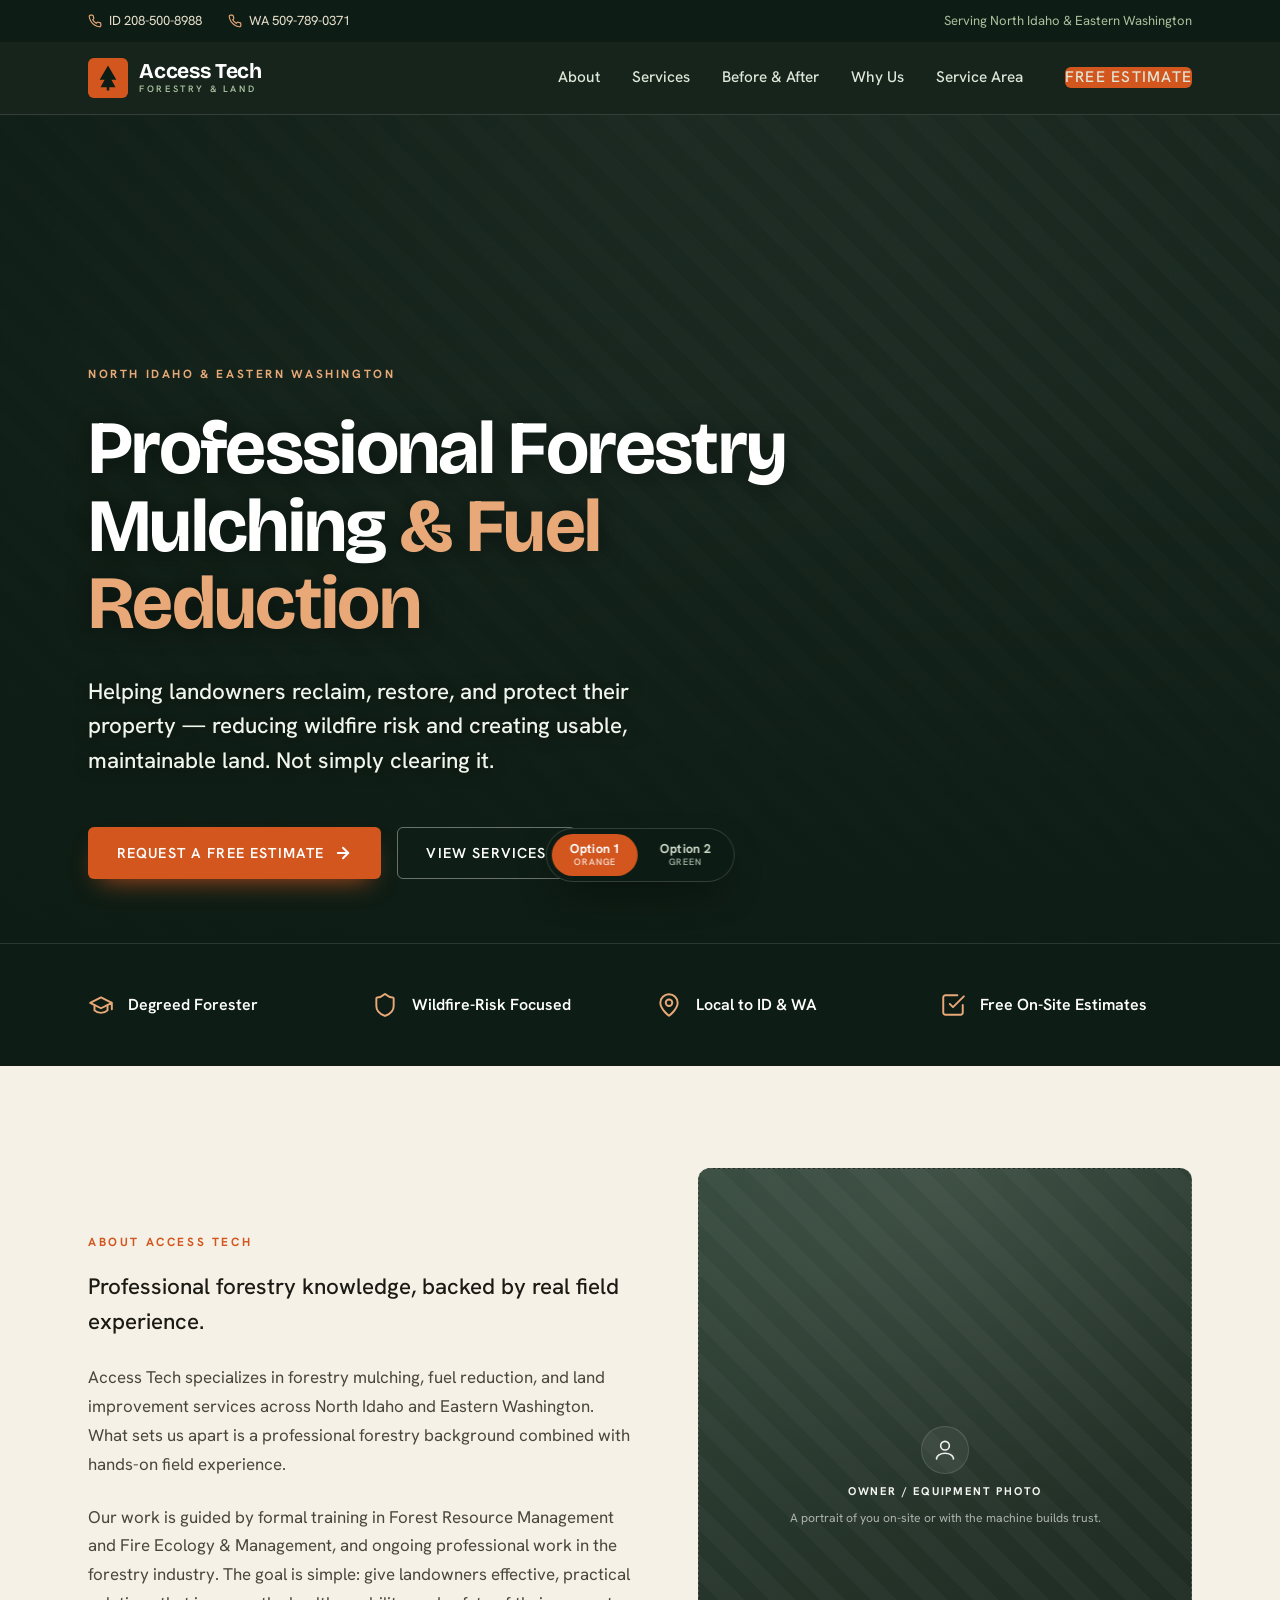
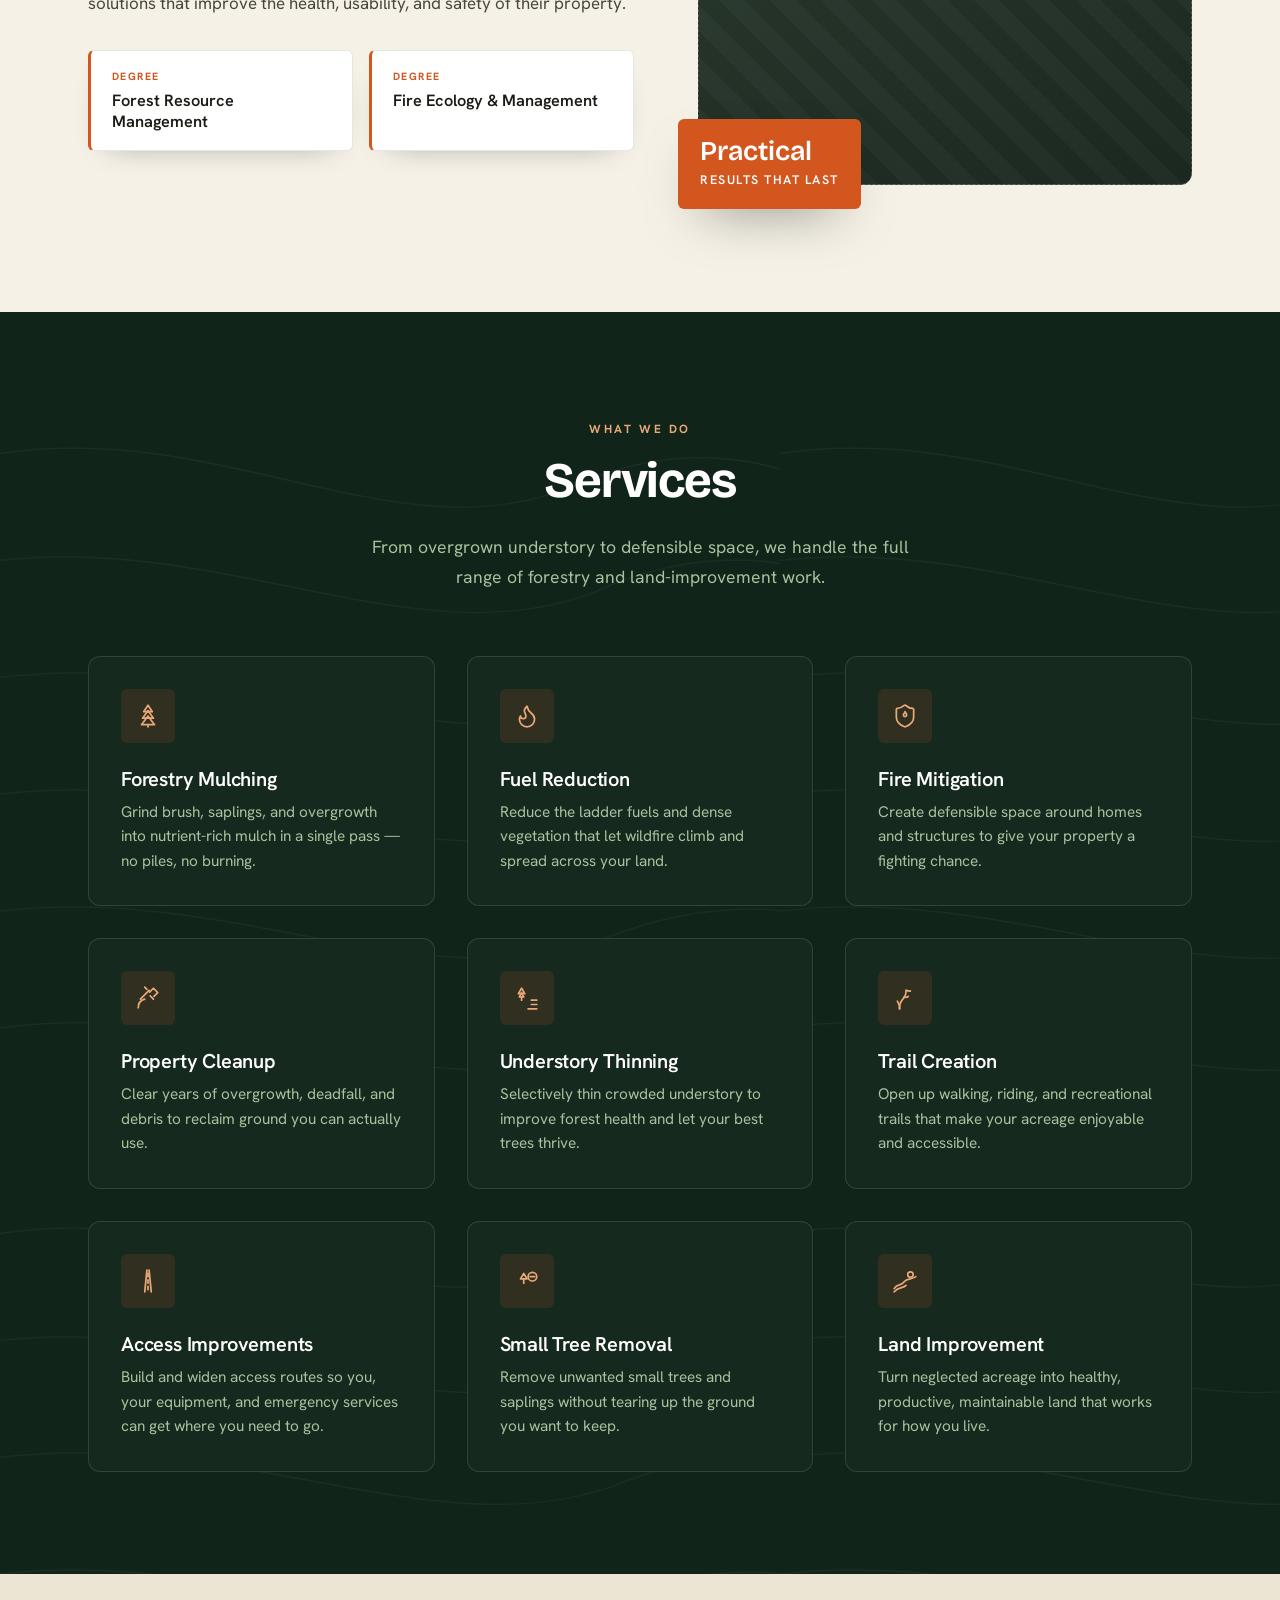
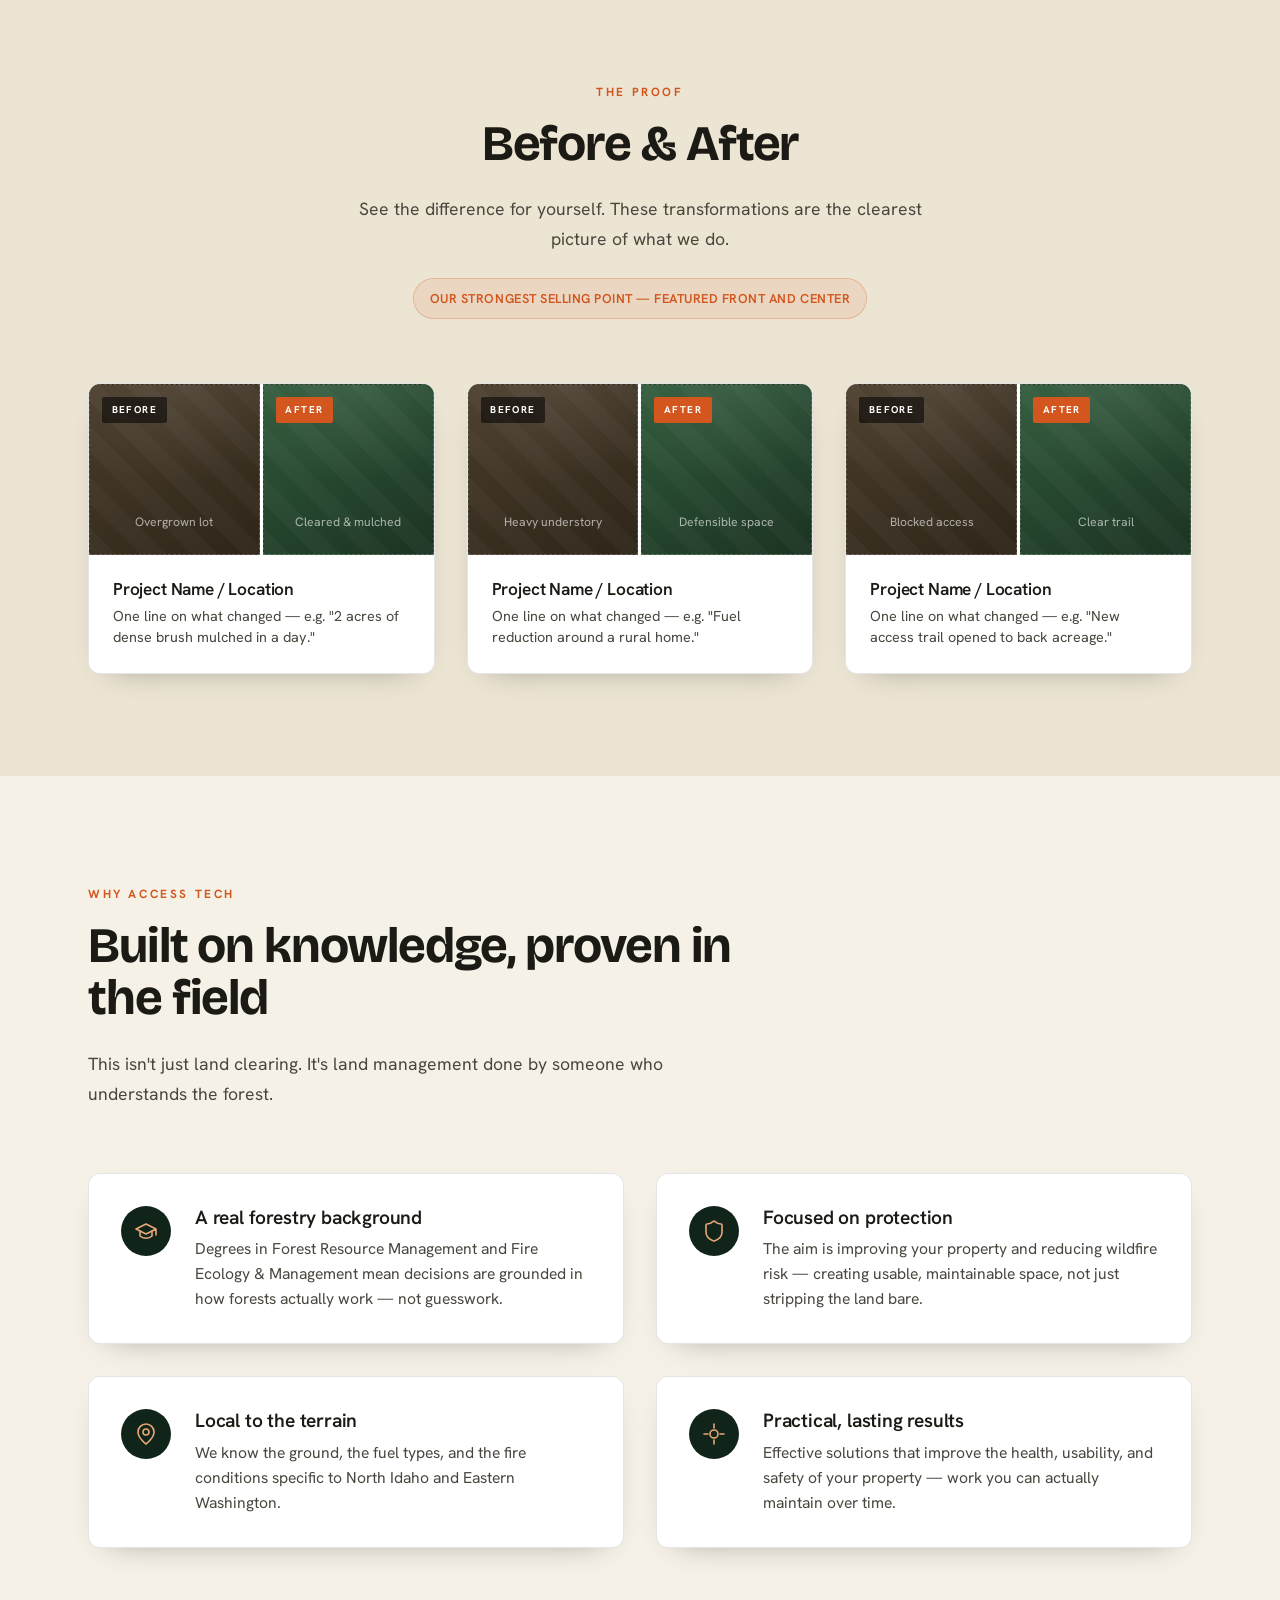
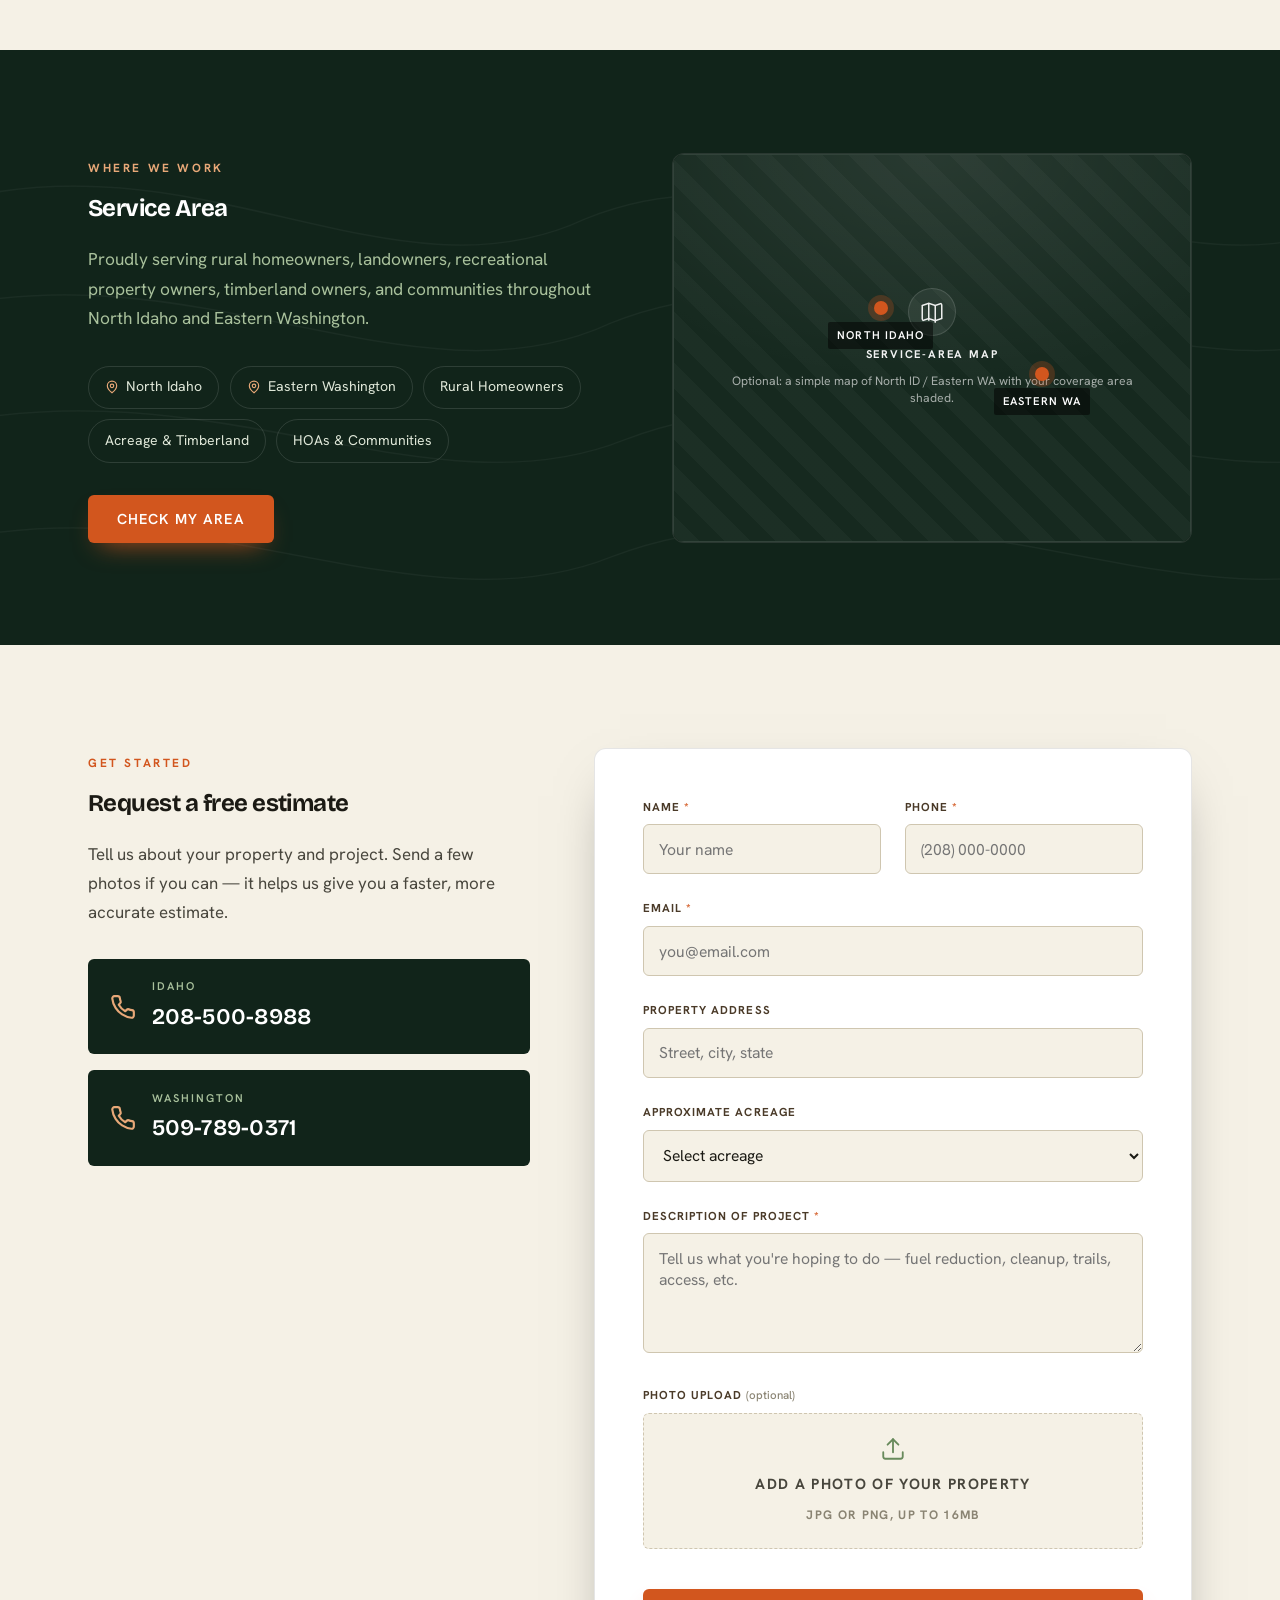
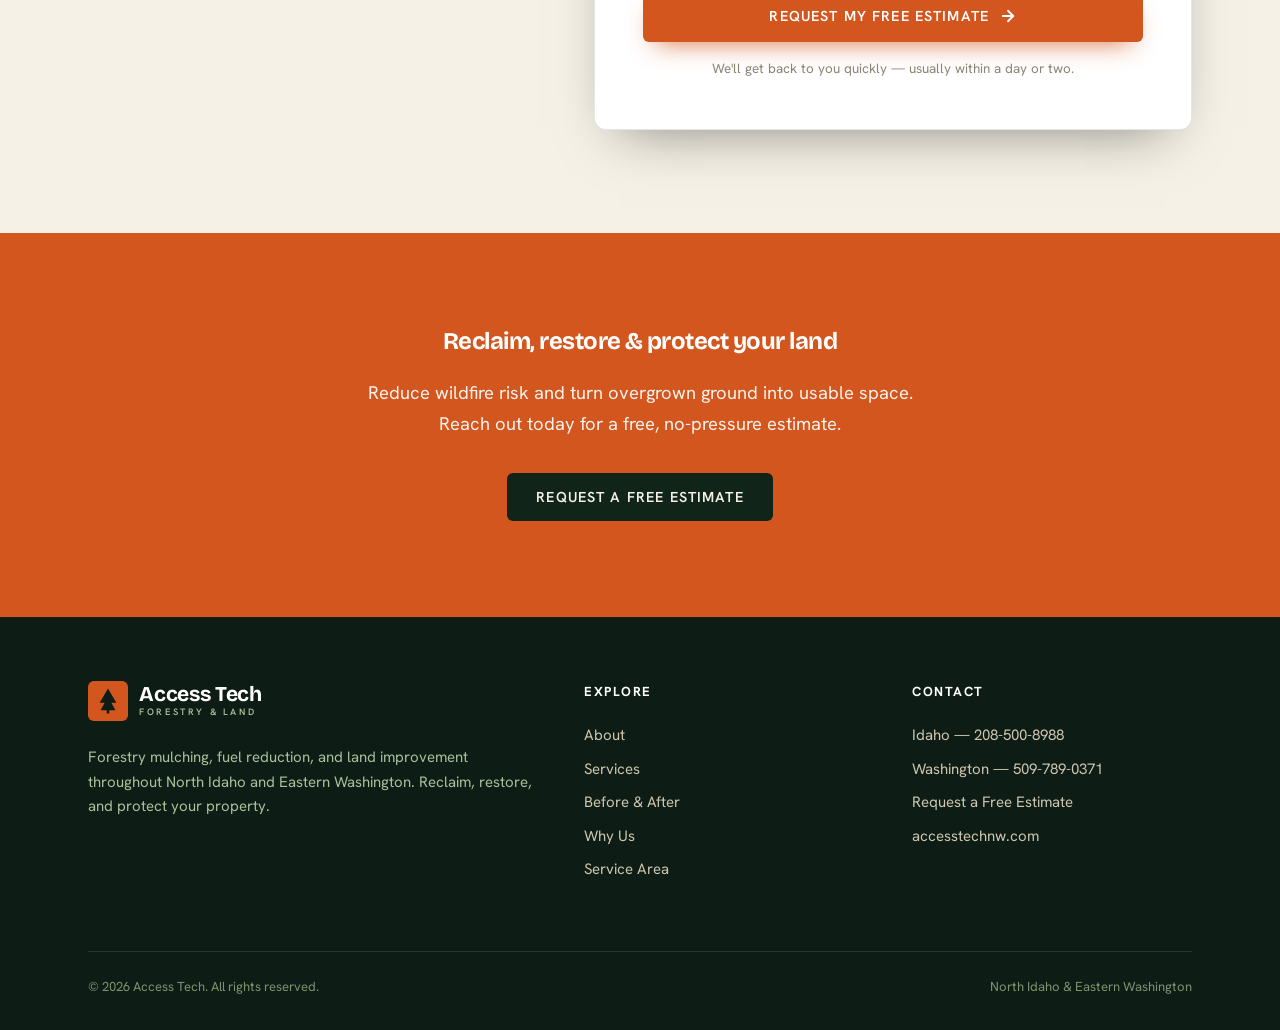
==== index.html @ c2985a5a "Fix Option 2 visual bugs: hero contrast, bar phone, hero placeholder - Remove #layout-two h1/h2 ID r" ====
<!DOCTYPE html>
<html lang="en">
<head>
<meta charset="UTF-8">
<meta name="viewport" content="width=device-width, initial-scale=1.0">
<title>Access Tech — Forestry Mulching & Fuel Reduction | North Idaho & Eastern WA</title>

<!-- Favicon -->
<link rel="icon" type="image/svg+xml" href="/favicon.svg">

<!-- SEO -->
<meta name="description" content="Professional forestry mulching, fuel reduction, and land improvement across North Idaho and Eastern Washington. Reduce wildfire risk and reclaim usable, maintainable land. Free on-site estimates.">

<!-- PRE-LAUNCH: remove this robots tag at launch so the site can be indexed -->
<meta name="robots" content="noindex,nofollow">

<!-- Open Graph -->
<meta property="og:title" content="Access Tech — Forestry Mulching & Fuel Reduction | North Idaho & Eastern WA">
<meta property="og:description" content="Professional forestry mulching, fuel reduction, and land improvement across North Idaho and Eastern Washington. Reduce wildfire risk and reclaim usable, maintainable land. Free on-site estimates.">
<meta property="og:type" content="website">
<!-- TODO: replace /og-image.jpg with a real 1200x630 social share image before launch -->
<meta property="og:image" content="/og-image.jpg">

<!-- Twitter -->
<meta name="twitter:card" content="summary_large_image">
<meta name="twitter:title" content="Access Tech — Forestry Mulching & Fuel Reduction | North Idaho & Eastern WA">
<meta name="twitter:description" content="Professional forestry mulching, fuel reduction, and land improvement across North Idaho and Eastern Washington. Reduce wildfire risk and reclaim usable, maintainable land. Free on-site estimates.">
<meta name="twitter:image" content="/og-image.jpg">

<link rel="preconnect" href="https://fonts.googleapis.com">
<link rel="preconnect" href="https://fonts.gstatic.com" crossorigin>
<link href="https://fonts.googleapis.com/css2?family=Bricolage+Grotesque:opsz,wght@12..96,400..800&family=Hanken+Grotesk:wght@400;500;600;700;800&display=swap" rel="stylesheet">
<style>
  :root{
    /* ---- palette ---- */
    --pine-950:#0d1c14; --pine-900:#11241a; --pine-800:#16291f; --pine-700:#1d3527;
    --forest-600:#2f5a3a; --moss-500:#688a5c; --moss-300:#a9c19c;
    --bone:#f5f1e6; --bone-200:#ece5d4; --kraft:#d8c8a4;
    --ink:#1b1a14; --ink-soft:#48463d; --bark:#4a3a28;
    --ember:#d2561e; --ember-dark:#b1430f; --ember-soft:#e8a878;
    --line:rgba(0,0,0,.10); --line-light:rgba(255,255,255,.12);
    --shadow:0 22px 55px -26px rgba(0,0,0,.5);
    --shadow-sm:0 12px 32px -22px rgba(0,0,0,.45);

    /* ---- option two: green accents ---- */
    --leaf:#2f8f4e; --leaf-dark:#236e3b; --leaf-soft:#9bd9ad; --leaf-deep:#13321f;
    --mint:#f2f8f1; --mint-2:#e7f1e6;

    /* ---- type ---- */
    --font-display:'Bricolage Grotesque',system-ui,-apple-system,'Segoe UI',sans-serif;
    --font-sans:'Hanken Grotesk',system-ui,-apple-system,sans-serif;

    /* ---- spacing scale ---- */
    --s1:.5rem; --s2:1rem; --s3:1.5rem; --s4:2rem; --s5:3rem; --s6:4rem; --s7:6rem;
    --section-y:clamp(5rem,8vw,7.5rem);

    --maxw:1160px; --maxw-text:680px;
    --radius:6px; --radius-lg:12px;
  }

  *{margin:0;padding:0;box-sizing:border-box}
  html{scroll-behavior:smooth;-webkit-text-size-adjust:100%}
  body{
    font-family:var(--font-sans);
    color:var(--ink);
    background:var(--bone);
    line-height:1.7;
    overflow-x:hidden;
    -webkit-font-smoothing:antialiased;
  }
  body.nav-open{overflow:hidden}

  /* ===== layout switching (Option 1 / Option 2) ===== */
  #layout-two{display:none}
  body.show-v2 #layout-one{display:none}
  body.show-v2 #layout-two{display:block}

  /* ===== Type ramp: Bricolage Grotesque for display, Hanken for everything else ===== */
  h1,h2,.display{
    font-family:var(--font-display);font-optical-sizing:auto;
    font-weight:700;line-height:1.06;letter-spacing:-.022em;color:var(--ink);
  }
  h3,h4{font-family:var(--font-sans);font-weight:600;line-height:1.25;letter-spacing:-.01em}
  a{color:inherit;text-decoration:none}
  img{max-width:100%;display:block}
  section{position:relative}

  .lead{font-size:clamp(1.18rem,1.9vw,1.4rem);font-weight:500;line-height:1.55;color:var(--ink)}

  .eyebrow{
    font-family:var(--font-sans);text-transform:uppercase;letter-spacing:.22em;
    font-weight:700;font-size:.74rem;color:var(--ember);display:inline-block;
  }
  .eyebrow.light{color:var(--ember-soft)}

  .wrap{max-width:var(--maxw);margin:0 auto;padding:0 28px}

  /* ---------- topographic texture ---------- */
  .topo{
    position:absolute;inset:0;pointer-events:none;
    background-image:url("data:image/svg+xml,%3Csvg xmlns='http://www.w3.org/2000/svg' width='600' height='600' viewBox='0 0 600 600'%3E%3Cg fill='none' stroke='%23ffffff' stroke-width='1' stroke-opacity='0.045'%3E%3Cpath d='M-50 120 C150 60 300 200 450 130 600 70 700 180 700 180'/%3E%3Cpath d='M-50 200 C150 150 320 280 470 210 620 150 720 250 720 250'/%3E%3Cpath d='M-50 290 C160 240 330 360 480 300 640 240 720 330 720 330'/%3E%3Cpath d='M-50 380 C150 330 320 450 470 390 630 330 720 420 720 420'/%3E%3Cpath d='M-50 470 C150 420 320 540 470 480 630 420 720 510 720 510'/%3E%3Cpath d='M-50 560 C150 510 320 620 470 570 630 510 720 590 720 590'/%3E%3C/g%3E%3C/svg%3E");
    background-size:780px;
  }

  /* ---------- buttons ---------- */
  .btn{
    display:inline-flex;align-items:center;gap:.6rem;cursor:pointer;border:none;
    font-family:var(--font-sans);text-transform:uppercase;letter-spacing:.08em;font-weight:600;
    font-size:.9rem;padding:1.05rem 1.8rem;border-radius:var(--radius);line-height:1;text-align:center;
    transition:transform .18s ease,box-shadow .18s ease,background .18s ease,border-color .18s ease;
  }
  .btn svg{width:18px;height:18px}
  .btn-primary{background:var(--ember);color:#fff;box-shadow:0 12px 26px -12px rgba(210,86,30,.85)}
  .btn-primary:hover{background:var(--ember-dark);transform:translateY(-2px);box-shadow:0 18px 32px -12px rgba(210,86,30,.9)}
  .btn-ghost{background:transparent;color:#fff;border:1.5px solid rgba(255,255,255,.38)}
  .btn-ghost:hover{border-color:#fff;background:rgba(255,255,255,.08);transform:translateY(-2px)}
  .btn-dark{background:var(--pine-900);color:var(--bone)}
  .btn-dark:hover{background:var(--pine-800);transform:translateY(-2px)}

  /* ---------- image placeholders (swap for real photos in Carrd) ---------- */
  .ph{
    position:relative;display:flex;flex-direction:column;align-items:center;justify-content:center;
    text-align:center;gap:.55rem;color:#fff;overflow:hidden;
    background:linear-gradient(150deg,#34483b 0%,#243228 55%,#1b2820 100%);
    border:1px dashed rgba(255,255,255,.2);padding:1.4rem;
  }
  .ph::before{content:"";position:absolute;inset:0;pointer-events:none;background:radial-gradient(120% 95% at 50% 0%,rgba(255,255,255,.08),transparent 62%)}
  .ph::after{content:"";position:absolute;inset:0;pointer-events:none;background:repeating-linear-gradient(45deg,rgba(255,255,255,.028) 0 18px,transparent 18px 36px)}
  .ph svg{width:48px;height:48px;padding:11px;opacity:.92;position:relative;z-index:1;border-radius:50%;background:rgba(255,255,255,.07);box-shadow:inset 0 0 0 1px rgba(255,255,255,.14)}
  .ph .ph-tag{position:relative;z-index:1;font-family:var(--font-sans);text-transform:uppercase;letter-spacing:.16em;font-size:.7rem;font-weight:700;color:rgba(255,255,255,.95)}
  .ph .ph-sub{position:relative;z-index:1;font-size:.76rem;color:rgba(255,255,255,.62);max-width:90%;line-height:1.45}

  /* ===================== UTILITY BAR ===================== */
  .utility{background:var(--pine-950);color:var(--moss-300);font-size:.82rem}
  .utility .wrap{display:flex;justify-content:space-between;align-items:center;gap:1rem;padding-block:.6rem;flex-wrap:wrap}
  .utility a{display:inline-flex;align-items:center;gap:.45rem;color:#e8e0cd}
  .utility a:hover{color:#fff}
  .utility .u-phones{display:flex;gap:1.6rem;flex-wrap:wrap}
  .utility svg{width:14px;height:14px;color:var(--ember-soft)}

  /* ===================== NAV ===================== */
  header.nav{position:sticky;top:0;z-index:50;background:rgba(13,28,20,.96);backdrop-filter:blur(10px);border-bottom:1px solid var(--line-light)}
  header.nav .wrap{display:flex;align-items:center;justify-content:space-between;padding-block:1rem}
  .brand{display:flex;align-items:center;gap:.7rem;color:#fff}
  .brand .mark{width:40px;height:40px;flex:none}
  .brand .bname,.v2-brand .bname{font-family:var(--font-display);font-optical-sizing:auto;font-weight:700;font-size:1.32rem;line-height:1;letter-spacing:-.015em;display:block}
  .brand .bsub,.v2-brand .bsub{display:block;font-family:var(--font-sans);font-size:.58rem;letter-spacing:.28em;color:var(--moss-300);text-transform:uppercase;margin-top:3px;font-weight:600;line-height:1}
  nav.menu{display:flex;align-items:center;gap:2rem}
  nav.menu a{font-family:var(--font-sans);font-size:.96rem;font-weight:500;color:#dfe7d8;position:relative;padding:.2rem 0}
  nav.menu a::after{content:"";position:absolute;left:0;bottom:-3px;height:2px;width:0;background:var(--ember);transition:width .2s ease}
  nav.menu a:hover{color:#fff}
  nav.menu a:hover::after{width:100%}
  .nav-cta{margin-left:.6rem}
  .burger{display:none;background:none;border:none;cursor:pointer;flex-direction:column;gap:5px;padding:8px}
  .burger span{width:24px;height:2px;background:#fff;display:block;transition:.25s}

  /* ===================== HERO ===================== */
  .hero{min-height:92vh;display:flex;align-items:flex-end;color:#fff;position:relative;background:var(--pine-900);overflow:hidden}
  .hero-bg{position:absolute;inset:0;z-index:0}
  .hero-bg .ph{position:absolute;inset:0;height:100%;border:none;background:#1c2a22;z-index:0}
  /* looping background video sits above the placeholder; if it fails to load the .ph shows through */
  .hero-video{position:absolute;inset:0;width:100%;height:100%;object-fit:cover;z-index:1}
  /* keep the gradient backdrop but drop the placeholder label/icon sitting behind the hero copy */
  .hero-bg .ph svg,.hero-bg .ph .ph-tag,.hero-bg .ph .ph-sub,
  .v2-hero-bg .ph svg,.v2-hero-bg .ph .ph-tag,.v2-hero-bg .ph .ph-sub{display:none}
  .hero-bg::after{
    content:"";position:absolute;inset:0;z-index:2;
    background:linear-gradient(180deg,rgba(13,28,20,.35) 0%,rgba(13,28,20,.25) 38%,rgba(13,28,20,.82) 80%,rgba(13,28,20,.96) 100%),
               linear-gradient(90deg,rgba(13,28,20,.78) 0%,rgba(13,28,20,.18) 70%);
  }
  .hero .wrap{position:relative;z-index:3;padding-block:var(--s7) var(--s6);width:100%}
  .hero-inner{max-width:780px}
  .hero h1{color:#fff;font-size:clamp(2.9rem,6vw,4.7rem);font-weight:700;line-height:1.03;margin:var(--s3) 0 var(--s4);text-shadow:0 2px 24px rgba(0,0,0,.45)}
  .hero h1 .accent{color:var(--ember-soft);font-weight:700}
  .hero .sub{color:#f1f5ec;max-width:600px;text-shadow:0 1px 14px rgba(0,0,0,.5)}
  .hero-actions{display:flex;gap:var(--s2);margin-top:var(--s5);flex-wrap:wrap}

  /* ===================== TRUST BAND ===================== */
  .trust{background:var(--pine-950);border-top:1px solid var(--line-light)}
  .trust .wrap{display:grid;grid-template-columns:repeat(4,1fr);gap:var(--s4);padding-block:var(--s5)}
  .trust-item{display:flex;align-items:center;gap:.85rem}
  .trust-item svg{width:26px;height:26px;color:var(--ember-soft);flex:none}
  .trust-item b{font-family:var(--font-sans);font-weight:600;color:#fff;font-size:1rem;line-height:1.25}

  /* ===================== SECTION SHELL ===================== */
  .sec{padding:var(--section-y) 0}
  .sec-head{max-width:var(--maxw-text);margin-bottom:var(--s6)}
  .sec-head.center{margin-inline:auto;text-align:center}
  .sec-head .eyebrow{margin-bottom:var(--s2)}
  .sec-head h2{font-size:clamp(2.1rem,4.2vw,3.1rem);margin-bottom:var(--s3)}
  .sec-head p{font-size:1.1rem;color:var(--ink-soft);max-width:58ch}
  .sec-head.center p{margin-inline:auto}

  .dark{background:var(--pine-900);color:var(--bone)}
  .dark h2{color:#fff}
  .dark .sec-head p{color:var(--moss-300)}
  .paper{background:var(--bone)}
  .paper-2{background:var(--bone-200)}

  /* ===================== ABOUT ===================== */
  .about-grid{display:grid;grid-template-columns:1.05fr .95fr;gap:var(--s6);align-items:center}
  .about-copy .lead{margin:var(--s2) 0 var(--s3)}
  .about-copy p.body{margin-bottom:var(--s3);color:var(--ink-soft);font-size:1.06rem}
  .about-copy p.body:last-of-type{margin-bottom:0}
  .creds{display:grid;grid-template-columns:1fr 1fr;gap:var(--s2);margin-top:var(--s4)}
  .cred{background:#fff;border:1px solid var(--line);border-left:3px solid var(--ember);padding:1.1rem 1.3rem;border-radius:var(--radius);box-shadow:var(--shadow-sm)}
  .cred .k{font-family:var(--font-sans);text-transform:uppercase;letter-spacing:.14em;font-size:.66rem;color:var(--ember);font-weight:700}
  .cred .v{font-family:var(--font-sans);font-weight:600;font-size:1.02rem;color:var(--ink);margin-top:.3rem;line-height:1.25}
  .about-visual{position:relative;margin-bottom:24px}
  .about-visual .ph{aspect-ratio:4/5;border-radius:var(--radius-lg)}
  .about-badge{position:absolute;bottom:-24px;left:-20px;background:var(--ember);color:#fff;padding:1.15rem 1.4rem;border-radius:var(--radius);box-shadow:var(--shadow)}
  .about-badge .n{font-family:var(--font-display);font-optical-sizing:auto;font-weight:600;font-size:1.7rem;line-height:1}
  .about-badge .t{font-size:.78rem;text-transform:uppercase;letter-spacing:.12em;font-weight:600;margin-top:.3rem}

  /* ===================== SERVICES ===================== */
  .svc-grid{display:grid;grid-template-columns:repeat(3,1fr);gap:var(--s4)}
  .svc{
    background:var(--pine-800);border:1px solid var(--line-light);border-radius:var(--radius-lg);padding:var(--s4);
    display:flex;flex-direction:column;transition:transform .2s ease,border-color .2s ease,background .2s ease;position:relative;overflow:hidden;
  }
  .svc::before{content:"";position:absolute;left:0;top:0;width:3px;height:0;background:var(--ember);transition:height .25s ease}
  .svc:hover{transform:translateY(-5px);background:var(--pine-700);border-color:rgba(232,168,120,.4)}
  .svc:hover::before{height:100%}
  .svc-ic{width:54px;height:54px;border-radius:var(--radius);background:rgba(210,86,30,.14);display:flex;align-items:center;justify-content:center;margin-bottom:var(--s3)}
  .svc-ic svg{width:26px;height:26px;color:var(--ember-soft);stroke-width:1.6}
  .svc h3{font-size:1.25rem;color:#fff;margin-bottom:.5rem}
  .svc p{font-size:.96rem;color:var(--moss-300);line-height:1.6}

  /* ===================== BEFORE & AFTER ===================== */
  .ba-note{display:inline-flex;align-items:center;gap:.5rem;background:rgba(210,86,30,.1);border:1px solid rgba(210,86,30,.25);color:var(--ember);padding:.55rem 1rem;border-radius:2rem;font-size:.8rem;font-weight:600;letter-spacing:.04em;text-transform:uppercase;margin-top:var(--s3)}
  .ba-grid{display:grid;grid-template-columns:repeat(3,1fr);gap:var(--s4)}
  .ba-card{background:#fff;border:1px solid var(--line);border-radius:var(--radius-lg);overflow:hidden;box-shadow:var(--shadow-sm)}
  .ba-pair{display:grid;grid-template-columns:1fr 1fr;gap:3px;background:#fff}
  .ba-pair .ph{aspect-ratio:1/1;justify-content:flex-end}
  .ba-pair .ph.before{background:linear-gradient(150deg,#4a3d2c,#2e2619)}
  .ba-pair .ph.after{background:linear-gradient(150deg,#2f5a3a,#1c3322)}
  .ba-flag{position:absolute;top:12px;left:12px;z-index:2;font-family:var(--font-sans);font-size:.62rem;letter-spacing:.14em;text-transform:uppercase;padding:.28rem .6rem;border-radius:2px;font-weight:700}
  .ba-flag.b{background:rgba(0,0,0,.55);color:#fff}
  .ba-flag.a{background:var(--ember);color:#fff}
  .ba-cap{padding:var(--s3)}
  .ba-cap h4{color:var(--ink);font-size:1.08rem;margin-bottom:.3rem}
  .ba-cap p{color:var(--ink-soft);font-size:.9rem;line-height:1.5}

  /* ===================== WHY ===================== */
  .why-grid{display:grid;grid-template-columns:repeat(2,1fr);gap:var(--s4)}
  .why{display:flex;gap:var(--s3);background:#fff;border:1px solid var(--line);border-radius:var(--radius-lg);padding:var(--s4);box-shadow:var(--shadow-sm)}
  .why-ic{width:50px;height:50px;flex:none;border-radius:50%;background:var(--pine-900);display:flex;align-items:center;justify-content:center}
  .why-ic svg{width:24px;height:24px;color:var(--ember-soft);stroke-width:1.6}
  .why h3{font-size:1.2rem;color:var(--ink);margin-bottom:.4rem}
  .why p{font-size:.98rem;color:var(--ink-soft);line-height:1.6}

  /* ===================== SERVICE AREA ===================== */
  .area-grid{display:grid;grid-template-columns:1fr 1fr;gap:var(--s6);align-items:center}
  .area-copy h2{color:#fff;margin:var(--s2) 0 var(--s3)}
  .area-copy p{color:var(--moss-300);font-size:1.08rem;margin-bottom:var(--s4)}
  .area-tags{display:flex;flex-wrap:wrap;gap:.65rem}
  .area-tag{border:1px solid var(--line-light);border-radius:2rem;padding:.55rem 1rem;font-size:.88rem;color:#dfe7d8;display:flex;align-items:center;gap:.45rem}
  .area-tag svg{width:14px;height:14px;color:var(--ember-soft)}
  .area-map{position:relative;aspect-ratio:4/3;border-radius:var(--radius-lg);overflow:hidden;border:1px solid var(--line-light);background:var(--pine-950)}
  .area-map .ph{height:100%;background:#16291f;border-style:solid;border-color:var(--line-light)}
  .pin{position:absolute;display:flex;flex-direction:column;align-items:center;z-index:3;color:#fff}
  .pin .dot{width:14px;height:14px;border-radius:50%;background:var(--ember);box-shadow:0 0 0 6px rgba(210,86,30,.25);animation:pulse 2.4s infinite}
  .pin .lbl{font-family:var(--font-sans);font-size:.7rem;letter-spacing:.1em;text-transform:uppercase;font-weight:600;margin-top:.45rem;background:rgba(0,0,0,.5);padding:.22rem .55rem;border-radius:2px}
  @keyframes pulse{0%{box-shadow:0 0 0 0 rgba(210,86,30,.5)}70%{box-shadow:0 0 0 14px rgba(210,86,30,0)}100%{box-shadow:0 0 0 0 rgba(210,86,30,0)}}

  /* ===================== ESTIMATE FORM ===================== */
  .est-grid{display:grid;grid-template-columns:.85fr 1.15fr;gap:var(--s6);align-items:start}
  .est-side h2{margin:var(--s2) 0 var(--s3)}
  .est-side p{color:var(--ink-soft);font-size:1.06rem;margin-bottom:var(--s4)}
  .phone-card{display:flex;align-items:center;gap:1rem;background:var(--pine-900);color:#fff;padding:1.15rem 1.35rem;border-radius:var(--radius);margin-bottom:var(--s2)}
  .phone-card svg{width:26px;height:26px;color:var(--ember-soft);flex:none}
  .phone-card .pk{font-size:.7rem;text-transform:uppercase;letter-spacing:.18em;color:var(--moss-300);font-weight:600}
  .phone-card .pv{font-family:var(--font-display);font-optical-sizing:auto;font-weight:600;font-size:1.4rem;letter-spacing:.01em;margin-top:.1rem}
  .phone-card:hover .pv{color:var(--ember-soft)}

  form.est{background:#fff;border:1px solid var(--line);border-radius:var(--radius-lg);padding:var(--s5);box-shadow:var(--shadow)}
  .fld{margin-bottom:var(--s3)}
  .frow{display:grid;grid-template-columns:1fr 1fr;gap:var(--s3)}
  label{display:block;font-family:var(--font-sans);text-transform:uppercase;letter-spacing:.09em;font-size:.72rem;font-weight:700;color:var(--bark);margin-bottom:.5rem}
  label .req{color:var(--ember)}
  label .opt{color:#8a8473;font-weight:500;text-transform:none;letter-spacing:0}
  input,textarea,select{
    width:100%;font-family:var(--font-sans);font-size:.98rem;color:var(--ink);
    padding:.85rem .95rem;border:1px solid #cfc6b0;border-radius:var(--radius);background:var(--bone);
    transition:border-color .15s ease,box-shadow .15s ease,background .15s ease;
  }
  input:focus,textarea:focus,select:focus{outline:none;border-color:var(--ember);box-shadow:0 0 0 3px rgba(210,86,30,.14);background:#fff}
  textarea{resize:vertical;min-height:120px}
  .file-drop{border:1.5px dashed #cfc6b0;border-radius:var(--radius);padding:1.4rem;text-align:center;background:var(--bone);color:var(--ink-soft);font-size:.92rem;display:flex;flex-direction:column;align-items:center;gap:.55rem;cursor:pointer;transition:border-color .15s ease}
  .file-drop:hover{border-color:var(--ember)}
  .file-drop svg{width:26px;height:26px;color:var(--moss-500)}
  .file-drop small{color:#8a8473}
  form.est .btn{width:100%;justify-content:center;margin-top:var(--s2);padding:1.1rem}
  .form-foot{font-size:.84rem;color:#8a8473;text-align:center;margin-top:var(--s2)}

  /* ===================== FINAL CTA ===================== */
  .final{background:var(--ember);color:#fff;text-align:center;padding-block:var(--s7)}
  .final h2{color:#fff;margin-bottom:var(--s3)}
  .final p{font-size:1.15rem;color:rgba(255,255,255,.92);max-width:600px;margin:0 auto var(--s4)}

  /* ===================== FOOTER ===================== */
  footer{background:var(--pine-950);color:var(--moss-300);padding:var(--s6) 0 var(--s4)}
  .foot-grid{display:grid;grid-template-columns:1.6fr 1fr 1fr;gap:var(--s5);margin-bottom:var(--s6)}
  footer .brand{margin-bottom:var(--s3)}
  footer h5{font-family:var(--font-sans);text-transform:uppercase;letter-spacing:.12em;color:#fff;font-size:.82rem;font-weight:700;margin-bottom:var(--s2)}
  footer p{font-size:.94rem;line-height:1.65}
  footer a.fl{display:block;font-size:.94rem;color:#cfc6b0;padding:.25rem 0}
  footer a.fl:hover{color:#fff}
  .foot-bottom{border-top:1px solid var(--line-light);padding-top:var(--s3);display:flex;justify-content:space-between;flex-wrap:wrap;gap:1rem;font-size:.82rem;color:#7e9270}

  /* ---------- reveal ---------- */
  .reveal{opacity:0;transform:translateY(26px);transition:opacity .7s ease,transform .7s ease}
  .reveal.in{opacity:1;transform:none}
  .hero-inner > *{opacity:0;transform:translateY(20px);animation:rise .85s ease forwards}
  .hero-inner > *:nth-child(1){animation-delay:.05s}
  .hero-inner > *:nth-child(2){animation-delay:.2s}
  .hero-inner > *:nth-child(3){animation-delay:.35s}
  .hero-inner > *:nth-child(4){animation-delay:.5s}
  @keyframes rise{to{opacity:1;transform:none}}

  /* ===================================================================
     OPTION TWO — concise green one-pager
     =================================================================== */
  .v2-eyebrow{font-family:var(--font-sans);text-transform:uppercase;letter-spacing:.22em;font-weight:700;font-size:.74rem;color:var(--leaf);display:inline-block}
  .v2-eyebrow.light{color:var(--leaf-soft)}
  /* (headings default to --ink via the global ramp; dark-bg sections opt into #fff below) */
  .v2-btn{background:var(--leaf);color:#fff;box-shadow:0 12px 26px -12px rgba(47,143,78,.85)}
  .v2-btn:hover{background:var(--leaf-dark);transform:translateY(-2px);box-shadow:0 18px 32px -12px rgba(47,143,78,.9)}
  .v2-btn-ghost{background:transparent;color:#fff;border:1.5px solid rgba(255,255,255,.45)}
  .v2-btn-ghost:hover{border-color:#fff;background:rgba(255,255,255,.08);transform:translateY(-2px)}

  /* mini sticky header */
  .v2-bar{position:sticky;top:0;z-index:50;background:rgba(13,28,20,.97);backdrop-filter:blur(10px);border-bottom:1px solid var(--line-light)}
  .v2-bar .wrap{display:flex;align-items:center;justify-content:space-between;padding-block:.85rem;gap:1rem}
  .v2-brand{display:flex;align-items:center;gap:.7rem;color:#fff}
  .v2-brand .mark{width:40px;height:40px;flex:none}
  .v2-bar-actions{display:flex;align-items:center;gap:1.1rem}
  .v2-bar-phone{display:inline-flex;align-items:center;gap:.45rem;color:#e8f0e6;font-weight:600;font-size:.95rem}
  .v2-bar-phone svg{width:16px;height:16px;color:var(--leaf-soft)}
  #layout-two .utility svg{color:var(--leaf-soft)}
  .v2-bar .btn{padding:.75rem 1.2rem;font-size:.8rem}

  /* hero */
  .v2-hero{position:relative;color:#fff;background:var(--leaf-deep);overflow:hidden;min-height:84vh;display:flex;align-items:flex-end}
  .v2-hero-bg{position:absolute;inset:0;z-index:0}
  .v2-hero-bg .ph{position:absolute;inset:0;height:100%;border:none;background:#18331f;z-index:0}
  .v2-hero-video{position:absolute;inset:0;width:100%;height:100%;object-fit:cover;z-index:1}
  .v2-hero-bg::after{content:"";position:absolute;inset:0;z-index:2;background:linear-gradient(180deg,rgba(19,50,31,.4),rgba(19,50,31,.3) 40%,rgba(19,50,31,.85) 82%,rgba(19,50,31,.96)),linear-gradient(90deg,rgba(19,50,31,.82),rgba(19,50,31,.22) 72%)}
  .v2-hero .wrap{position:relative;z-index:3;padding-block:clamp(4rem,8vw,6.5rem) clamp(2.5rem,5vw,4rem);width:100%}
  .v2-hero-inner{max-width:760px}
  .v2-hero h1{color:#fff;font-size:clamp(2.6rem,5.4vw,4.2rem);font-weight:700;line-height:1.03;margin:var(--s3) 0 var(--s3);text-shadow:0 2px 24px rgba(0,0,0,.45)}
  .v2-hero h1 .accent{color:var(--leaf-soft);font-weight:700}
  .v2-hero .lead{color:#eef6ec;max-width:600px;text-shadow:0 1px 14px rgba(0,0,0,.5)}
  .v2-actions{display:flex;gap:var(--s2);margin:var(--s4) 0 var(--s4);flex-wrap:wrap}
  .v2-points{display:flex;flex-wrap:wrap;gap:.7rem 1.6rem;list-style:none;padding-top:var(--s2);border-top:1px solid rgba(255,255,255,.14)}
  .v2-points li{display:flex;align-items:center;gap:.5rem;font-size:.92rem;color:#dceadb;font-weight:500}
  .v2-points svg{width:17px;height:17px;color:var(--leaf-soft);flex:none}

  /* generic v2 section */
  .v2-sec{padding:clamp(3rem,5vw,4.75rem) 0}
  .v2-mint{background:var(--mint)}
  .v2-mint-2{background:var(--mint-2)}
  .v2-dark{background:var(--leaf-deep);color:#eaf2e8}
  .v2-head{max-width:var(--maxw-text);margin:0 auto var(--s5);text-align:center}
  .v2-head h2{font-size:clamp(1.9rem,3.6vw,2.7rem);margin:.6rem 0 .8rem}
  .v2-head p{color:var(--ink-soft);font-size:1.05rem}
  .v2-dark .v2-head h2{color:#fff}
  .v2-dark .v2-head p{color:var(--leaf-soft)}

  /* compact services */
  .v2-svc-grid{display:grid;grid-template-columns:repeat(3,1fr);gap:var(--s3)}
  .v2-svc{background:#fff;border:1px solid var(--line);border-radius:var(--radius-lg);padding:1.5rem 1.35rem;box-shadow:var(--shadow-sm);transition:transform .2s ease,box-shadow .2s ease}
  .v2-svc:hover{transform:translateY(-4px);box-shadow:0 18px 40px -24px rgba(35,110,59,.5)}
  .v2-svc-ic{width:46px;height:46px;border-radius:var(--radius);background:rgba(47,143,78,.12);display:flex;align-items:center;justify-content:center;margin-bottom:.9rem}
  .v2-svc-ic svg{width:23px;height:23px;color:var(--leaf-dark);stroke-width:1.7}
  .v2-svc h3{font-size:1.05rem;color:var(--ink);margin-bottom:.3rem}
  .v2-svc p{font-size:.88rem;color:var(--ink-soft);line-height:1.5}

  /* compact before & after */
  .v2-ba-grid{display:grid;grid-template-columns:repeat(3,1fr);gap:var(--s3)}
  .v2-ba{background:#fff;border:1px solid var(--line);border-radius:var(--radius-lg);overflow:hidden;box-shadow:var(--shadow-sm)}
  .v2-ba-pair{display:grid;grid-template-columns:1fr 1fr;gap:3px}
  .v2-ba-pair .ph{aspect-ratio:1/1;justify-content:flex-end}
  .v2-ba-pair .ph.before{background:linear-gradient(150deg,#46402c,#2c2a1b)}
  .v2-ba-pair .ph.after{background:linear-gradient(150deg,#2f8f4e,#1a3d27)}
  .v2-flag{position:absolute;top:10px;left:10px;z-index:2;font-size:.6rem;letter-spacing:.14em;text-transform:uppercase;padding:.26rem .55rem;border-radius:2px;font-weight:700}
  .v2-flag.b{background:rgba(0,0,0,.55);color:#fff}
  .v2-flag.a{background:var(--leaf);color:#fff}
  .v2-ba-cap{padding:1rem 1.15rem}
  .v2-ba-cap h4{font-size:1rem;color:var(--ink);margin-bottom:.2rem}
  .v2-ba-cap p{font-size:.85rem;color:var(--ink-soft);line-height:1.45}

  /* why — inline points */
  .v2-why-grid{display:grid;grid-template-columns:repeat(3,1fr);gap:var(--s4)}
  .v2-why{text-align:center}
  .v2-why-ic{width:52px;height:52px;margin:0 auto .9rem;border-radius:50%;background:rgba(155,217,173,.18);display:flex;align-items:center;justify-content:center}
  .v2-why-ic svg{width:24px;height:24px;color:var(--leaf-soft);stroke-width:1.7}
  .v2-why h3{font-size:1.1rem;color:#fff;margin-bottom:.4rem}
  .v2-why p{font-size:.92rem;color:#c5dcc7;line-height:1.6}

  /* estimate + contact band */
  .v2-cta-grid{display:grid;grid-template-columns:1fr 1.05fr;gap:var(--s6);align-items:start}
  .v2-cta-side h2{margin:.6rem 0 .9rem}
  .v2-cta-side > p{color:var(--ink-soft);font-size:1.05rem;margin-bottom:var(--s3)}
  .v2-phone-card{display:flex;align-items:center;gap:.9rem;background:#fff;border:1px solid var(--line);border-left:3px solid var(--leaf);color:var(--ink);padding:.95rem 1.2rem;border-radius:var(--radius);margin-bottom:.7rem;box-shadow:var(--shadow-sm)}
  .v2-phone-card svg{width:24px;height:24px;color:var(--leaf-dark);flex:none}
  .v2-phone-card .pk{font-size:.66rem;text-transform:uppercase;letter-spacing:.16em;color:var(--leaf-dark);font-weight:700}
  .v2-phone-card .pv{font-family:var(--font-display);font-weight:600;font-size:1.3rem;margin-top:.1rem}
  .v2-area-tags{display:flex;flex-wrap:wrap;gap:.5rem;margin-top:var(--s3)}
  .v2-area-tag{border:1px solid rgba(47,143,78,.3);background:rgba(47,143,78,.06);border-radius:2rem;padding:.45rem .9rem;font-size:.82rem;color:var(--leaf-dark);font-weight:600}
  #layout-two form.est{border-top:3px solid var(--leaf)}
  #layout-two input:focus,#layout-two textarea:focus,#layout-two select:focus{border-color:var(--leaf);box-shadow:0 0 0 3px rgba(47,143,78,.15)}
  #layout-two label .req{color:var(--leaf-dark)}

  /* v2 footer */
  .v2-foot{background:var(--leaf-deep);color:#bcd4be;padding:var(--s5) 0 var(--s4)}
  .v2-foot .wrap{display:flex;justify-content:space-between;align-items:center;gap:1.2rem;flex-wrap:wrap}
  .v2-foot .v2-brand .bname{font-size:1.2rem}
  .v2-foot-links{display:flex;gap:1.4rem;flex-wrap:wrap}
  .v2-foot-links a{color:#cfe2d0;font-size:.9rem}
  .v2-foot-links a:hover{color:#fff}
  .v2-foot-base{border-top:1px solid rgba(255,255,255,.12);margin-top:var(--s4);padding-top:var(--s3);font-size:.8rem;color:#84a888;text-align:center}

  /* ===================== VERSION TOGGLE (bottom) ===================== */
  .vtoggle{
    position:fixed;left:50%;bottom:18px;transform:translateX(-50%);z-index:200;
    display:flex;gap:4px;background:rgba(13,28,20,.92);backdrop-filter:blur(10px);
    border:1px solid rgba(255,255,255,.16);padding:5px;border-radius:999px;
    box-shadow:0 16px 40px -16px rgba(0,0,0,.7);
  }
  .vtoggle button{
    font-family:var(--font-sans);font-weight:700;font-size:.8rem;letter-spacing:.02em;
    color:#cdd9c8;background:none;border:none;cursor:pointer;padding:.5rem 1.1rem;border-radius:999px;
    display:flex;flex-direction:column;align-items:center;line-height:1.15;transition:background .2s,color .2s;
  }
  .vtoggle button small{font-size:.58rem;opacity:.75;font-weight:600;letter-spacing:.1em;text-transform:uppercase;margin-top:1px}
  .vtoggle button:hover{color:#fff}
  .vtoggle button.active{color:#fff}
  .vtoggle button[data-layout="1"].active{background:var(--ember)}
  .vtoggle button[data-layout="2"].active{background:var(--leaf)}

  /* ===================== RESPONSIVE ===================== */
  @media(max-width:900px){
    .about-grid,.area-grid,.est-grid{grid-template-columns:1fr;gap:var(--s5)}
    .svc-grid,.ba-grid{grid-template-columns:repeat(2,1fr)}
    .why-grid{grid-template-columns:1fr}
    .trust .wrap{grid-template-columns:repeat(2,1fr);gap:var(--s3)}
    .about-visual{max-width:440px;margin:0 auto 24px}
    .about-badge{left:0}
    .foot-grid{grid-template-columns:1fr 1fr}
    /* option two */
    .v2-svc-grid{grid-template-columns:repeat(2,1fr)}
    .v2-ba-grid{grid-template-columns:1fr;max-width:460px;margin:0 auto}
    .v2-why-grid{grid-template-columns:1fr;gap:var(--s4);max-width:460px;margin:0 auto}
    .v2-cta-grid{grid-template-columns:1fr;gap:var(--s5)}
  }
  @media(max-width:680px){
    /* full-screen overlay nav (Option 1) */
    nav.menu{
      position:fixed;inset:0;width:100%;max-width:none;height:100vh;height:100dvh;
      background:var(--pine-950);flex-direction:column;align-items:center;justify-content:center;
      gap:1.6rem;padding:2rem;transform:translateX(100%);transition:transform .3s ease;z-index:60;
    }
    nav.menu.open{transform:none}
    nav.menu .nav-cta{margin-left:0;margin-top:.5rem}
    nav.menu a{font-size:1.3rem}
    .burger{display:flex;z-index:70}
    .burger.open span{background:#fff}
    .burger.open span:nth-child(1){transform:translateY(7px) rotate(45deg)}
    .burger.open span:nth-child(2){opacity:0}
    .burger.open span:nth-child(3){transform:translateY(-7px) rotate(-45deg)}
    .svc-grid,.ba-grid{grid-template-columns:1fr}
    .trust .wrap{grid-template-columns:1fr;gap:var(--s3)}
    .creds{grid-template-columns:1fr}
    .frow{grid-template-columns:1fr}
    .foot-grid{grid-template-columns:1fr}
    .utility .u-area{display:none}
    .hero{min-height:82vh}
    .ba-pair .ph{aspect-ratio:4/3}
    /* option two */
    .v2-svc-grid{grid-template-columns:1fr 1fr}
    .v2-foot .wrap{flex-direction:column;text-align:center}
  }
  @media(max-width:420px){
    .v2-svc-grid{grid-template-columns:1fr}
  }
</style>
</head>
<body>

<!-- ============================================================= -->
<!-- ============ OPTION ONE  (orange theme, full site) =========== -->
<!-- ============================================================= -->
<div id="layout-one">

<!-- ============ UTILITY BAR ============ -->
<div class="utility">
  <div class="wrap">
    <div class="u-phones">
      <a href="tel:2085008988"><svg viewBox="0 0 24 24" fill="none" stroke="currentColor" stroke-width="2" stroke-linecap="round" stroke-linejoin="round"><path d="M22 16.92v3a2 2 0 0 1-2.18 2 19.79 19.79 0 0 1-8.63-3.07 19.5 19.5 0 0 1-6-6 19.79 19.79 0 0 1-3.07-8.67A2 2 0 0 1 4.11 2h3a2 2 0 0 1 2 1.72c.13.96.36 1.9.7 2.81a2 2 0 0 1-.45 2.11L8.09 9.91a16 16 0 0 0 6 6l1.27-1.27a2 2 0 0 1 2.11-.45c.91.34 1.85.57 2.81.7A2 2 0 0 1 22 16.92z"/></svg> ID&nbsp;208-500-8988</a>
      <a href="tel:5097890371"><svg viewBox="0 0 24 24" fill="none" stroke="currentColor" stroke-width="2" stroke-linecap="round" stroke-linejoin="round"><path d="M22 16.92v3a2 2 0 0 1-2.18 2 19.79 19.79 0 0 1-8.63-3.07 19.5 19.5 0 0 1-6-6 19.79 19.79 0 0 1-3.07-8.67A2 2 0 0 1 4.11 2h3a2 2 0 0 1 2 1.72c.13.96.36 1.9.7 2.81a2 2 0 0 1-.45 2.11L8.09 9.91a16 16 0 0 0 6 6l1.27-1.27a2 2 0 0 1 2.11-.45c.91.34 1.85.57 2.81.7A2 2 0 0 1 22 16.92z"/></svg> WA&nbsp;509-789-0371</a>
    </div>
    <div class="u-area">Serving North Idaho &amp; Eastern Washington</div>
  </div>
</div>

<!-- ============ NAV ============ -->
<header class="nav">
  <div class="wrap">
    <a class="brand" href="#top">
      <svg class="mark" viewBox="0 0 48 48" fill="none">
        <rect width="48" height="48" rx="7" fill="#d2561e"/>
        <path d="M24 9 14 26h6l-5 9h18l-5-9h6L24 9z" fill="#0d1c14"/>
        <rect x="22.5" y="33" width="3" height="6" fill="#0d1c14"/>
      </svg>
      <span><span class="bname">Access&nbsp;Tech</span><span class="bsub">Forestry &amp; Land</span></span>
    </a>
    <nav class="menu" id="menu">
      <a href="#about">About</a>
      <a href="#services">Services</a>
      <a href="#gallery">Before &amp; After</a>
      <a href="#why">Why Us</a>
      <a href="#area">Service Area</a>
      <a class="btn btn-primary nav-cta" href="#estimate">Free Estimate</a>
    </nav>
    <button class="burger" id="burger" aria-label="Menu" aria-expanded="false"><span></span><span></span><span></span></button>
  </div>
</header>

<!-- ============ HERO ============ -->
<section class="hero" id="top">
  <div class="hero-bg">
    <div class="ph">
      <svg viewBox="0 0 24 24" fill="none" stroke="currentColor" stroke-width="1.5"><path d="m21 16-4 4-4-4"/><path d="M17 20V4"/><path d="m3 8 4-4 4 4"/><path d="M7 4v16"/></svg>
      <div class="ph-tag">Hero Video / Photo</div>
      <div class="ph-sub">Drop in a short looping clip — a mulcher working a lot, or slow drone footage over cleared land.</div>
    </div>
    <!-- Looping hero video: replace /hero.mp4 + /hero-poster.jpg with a real clip (host the file or use a Carrd embed). Muted+autoplay+loop+playsinline keeps it mobile-friendly; until a file exists, the placeholder above shows. -->
    <video class="hero-video" autoplay muted loop playsinline preload="auto" poster="/hero-poster.jpg">
      <source src="/hero.mp4" type="video/mp4">
    </video>
  </div>
  <div class="wrap">
    <div class="hero-inner">
      <span class="eyebrow light">North Idaho &amp; Eastern Washington</span>
      <h1>Professional Forestry Mulching <span class="accent">&amp; Fuel Reduction</span></h1>
      <p class="lead sub">Helping landowners reclaim, restore, and protect their property — reducing wildfire risk and creating usable, maintainable land. Not simply clearing it.</p>
      <div class="hero-actions">
        <a class="btn btn-primary" href="#estimate">
          Request a Free Estimate
          <svg viewBox="0 0 24 24" fill="none" stroke="currentColor" stroke-width="2.5" stroke-linecap="round" stroke-linejoin="round"><path d="M5 12h14"/><path d="m12 5 7 7-7 7"/></svg>
        </a>
        <a class="btn btn-ghost" href="#services">View Services</a>
      </div>
    </div>
  </div>
</section>

<!-- ============ TRUST BAND ============ -->
<section class="trust">
  <div class="wrap">
    <div class="trust-item"><svg viewBox="0 0 24 24" fill="none" stroke="currentColor" stroke-width="1.8" stroke-linecap="round" stroke-linejoin="round"><path d="M22 10v6M2 10l10-5 10 5-10 5z"/><path d="M6 12v5c3 3 9 3 12 0v-5"/></svg><b>Degreed Forester</b></div>
    <div class="trust-item"><svg viewBox="0 0 24 24" fill="none" stroke="currentColor" stroke-width="1.8" stroke-linecap="round" stroke-linejoin="round"><path d="M20 13c0 5-3.5 7.5-7.66 8.95a1 1 0 0 1-.67-.01C7.5 20.5 4 18 4 13V6a1 1 0 0 1 1-1c2 0 4.5-1.2 6.24-2.72a1.17 1.17 0 0 1 1.52 0C14.51 3.81 17 5 19 5a1 1 0 0 1 1 1z"/></svg><b>Wildfire-Risk Focused</b></div>
    <div class="trust-item"><svg viewBox="0 0 24 24" fill="none" stroke="currentColor" stroke-width="1.8" stroke-linecap="round" stroke-linejoin="round"><path d="M20 10c0 6-8 12-8 12s-8-6-8-12a8 8 0 0 1 16 0Z"/><circle cx="12" cy="10" r="3"/></svg><b>Local to ID &amp; WA</b></div>
    <div class="trust-item"><svg viewBox="0 0 24 24" fill="none" stroke="currentColor" stroke-width="1.8" stroke-linecap="round" stroke-linejoin="round"><path d="M9 11l3 3L22 4"/><path d="M21 12v7a2 2 0 0 1-2 2H5a2 2 0 0 1-2-2V5a2 2 0 0 1 2-2h11"/></svg><b>Free On-Site Estimates</b></div>
  </div>
</section>

<!-- ============ ABOUT ============ -->
<section class="sec paper" id="about">
  <div class="wrap">
    <div class="about-grid">
      <div class="about-copy reveal">
        <span class="eyebrow">About Access Tech</span>
        <p class="lead">Professional forestry knowledge, backed by real field experience.</p>
        <p class="body">Access Tech specializes in forestry mulching, fuel reduction, and land improvement services across North Idaho and Eastern Washington. What sets us apart is a professional forestry background combined with hands-on field experience.</p>
        <p class="body">Our work is guided by formal training in Forest Resource Management and Fire Ecology &amp; Management, and ongoing professional work in the forestry industry. The goal is simple: give landowners effective, practical solutions that improve the health, usability, and safety of their property.</p>
        <div class="creds">
          <div class="cred"><div class="k">Degree</div><div class="v">Forest Resource Management</div></div>
          <div class="cred"><div class="k">Degree</div><div class="v">Fire Ecology &amp; Management</div></div>
        </div>
      </div>
      <div class="about-visual reveal">
        <div class="ph">
          <svg viewBox="0 0 24 24" fill="none" stroke="currentColor" stroke-width="1.5"><circle cx="12" cy="8" r="4"/><path d="M4 21c0-4 4-6 8-6s8 2 8 6"/></svg>
          <div class="ph-tag">Owner / Equipment Photo</div>
          <div class="ph-sub">A portrait of you on-site or with the machine builds trust.</div>
        </div>
        <div class="about-badge">
          <div class="n">Practical</div>
          <div class="t">Results that last</div>
        </div>
      </div>
    </div>
  </div>
</section>

<!-- ============ SERVICES ============ -->
<section class="sec dark" id="services">
  <div class="topo"></div>
  <div class="wrap" style="position:relative">
    <div class="sec-head center reveal">
      <span class="eyebrow light">What We Do</span>
      <h2>Services</h2>
      <p>From overgrown understory to defensible space, we handle the full range of forestry and land-improvement work.</p>
    </div>
    <div class="svc-grid">
      <div class="svc reveal">
        <div class="svc-ic"><svg viewBox="0 0 24 24" fill="none" stroke="currentColor" stroke-linecap="round" stroke-linejoin="round"><path d="M12 2 8 8h8z"/><path d="M12 7 7 14h10z"/><path d="M12 12 6 20h12z"/><line x1="12" y1="20" x2="12" y2="22"/></svg></div>
        <h3>Forestry Mulching</h3>
        <p>Grind brush, saplings, and overgrowth into nutrient-rich mulch in a single pass — no piles, no burning.</p>
      </div>
      <div class="svc reveal">
        <div class="svc-ic"><svg viewBox="0 0 24 24" fill="none" stroke="currentColor" stroke-linecap="round" stroke-linejoin="round"><path d="M8.5 14.5A2.5 2.5 0 0 0 11 12c0-1.38-.5-2-1-3-1.07-2.14-.22-4.05 2-6 .5 2.5 2 4.9 4 6.5 2 1.6 3 3.5 3 5.5a7 7 0 1 1-14 0c0-1.15.43-2.29 1-3a2.5 2.5 0 0 0 2.5 2.5z"/></svg></div>
        <h3>Fuel Reduction</h3>
        <p>Reduce the ladder fuels and dense vegetation that let wildfire climb and spread across your land.</p>
      </div>
      <div class="svc reveal">
        <div class="svc-ic"><svg viewBox="0 0 24 24" fill="none" stroke="currentColor" stroke-linecap="round" stroke-linejoin="round"><path d="M20 13c0 5-3.5 7.5-7.66 8.95a1 1 0 0 1-.67-.01C7.5 20.5 4 18 4 13V6a1 1 0 0 1 1-1c2 0 4.5-1.2 6.24-2.72a1.17 1.17 0 0 1 1.52 0C14.51 3.81 17 5 19 5a1 1 0 0 1 1 1z"/><path d="M12 8c.6 1.4 1.5 1.8 1.5 3a1.5 1.5 0 1 1-3 0c0-.7.3-1.1.7-1.5"/></svg></div>
        <h3>Fire Mitigation</h3>
        <p>Create defensible space around homes and structures to give your property a fighting chance.</p>
      </div>
      <div class="svc reveal">
        <div class="svc-ic"><svg viewBox="0 0 24 24" fill="none" stroke="currentColor" stroke-linecap="round" stroke-linejoin="round"><path d="M11 4 9 2"/><path d="m5 13 8-8"/><path d="M3 21c0-4 2-7 6-8"/><path d="M13.5 6.5 17 3l4 4-3.5 3.5"/><path d="m14 10 3 3"/></svg></div>
        <h3>Property Cleanup</h3>
        <p>Clear years of overgrowth, deadfall, and debris to reclaim ground you can actually use.</p>
      </div>
      <div class="svc reveal">
        <div class="svc-ic"><svg viewBox="0 0 24 24" fill="none" stroke="currentColor" stroke-linecap="round" stroke-linejoin="round"><path d="M7 3 4 8h6z"/><path d="M7 7 5 11h4z"/><line x1="7" y1="11" x2="7" y2="14"/><path d="M16 14h5"/><path d="M16 18h5"/><path d="M13 22h8"/></svg></div>
        <h3>Understory Thinning</h3>
        <p>Selectively thin crowded understory to improve forest health and let your best trees thrive.</p>
      </div>
      <div class="svc reveal">
        <div class="svc-ic"><svg viewBox="0 0 24 24" fill="none" stroke="currentColor" stroke-linecap="round" stroke-linejoin="round"><path d="M7 22c0-5 1-7 3-9s3-4 3-8"/><path d="M7 22c0-3-.5-5-2-7"/><path d="M13 5c1.5.5 3 1 4 .5"/><path d="M11 11c1.5.5 3 .5 4-.5"/></svg></div>
        <h3>Trail Creation</h3>
        <p>Open up walking, riding, and recreational trails that make your acreage enjoyable and accessible.</p>
      </div>
      <div class="svc reveal">
        <div class="svc-ic"><svg viewBox="0 0 24 24" fill="none" stroke="currentColor" stroke-linecap="round" stroke-linejoin="round"><path d="M9 22 11 2"/><path d="M15 22 13 2"/><line x1="12" y1="5" x2="12" y2="8"/><line x1="12" y1="11" x2="12" y2="14"/><line x1="12" y1="17" x2="12" y2="20"/></svg></div>
        <h3>Access Improvements</h3>
        <p>Build and widen access routes so you, your equipment, and emergency services can get where you need to go.</p>
      </div>
      <div class="svc reveal">
        <div class="svc-ic"><svg viewBox="0 0 24 24" fill="none" stroke="currentColor" stroke-linecap="round" stroke-linejoin="round"><path d="M9 5 6 10h6z"/><line x1="9" y1="10" x2="9" y2="14"/><circle cx="17" cy="8" r="4"/><line x1="15" y1="8" x2="19" y2="8"/></svg></div>
        <h3>Small Tree Removal</h3>
        <p>Remove unwanted small trees and saplings without tearing up the ground you want to keep.</p>
      </div>
      <div class="svc reveal">
        <div class="svc-ic"><svg viewBox="0 0 24 24" fill="none" stroke="currentColor" stroke-linecap="round" stroke-linejoin="round"><circle cx="17" cy="6" r="2.5"/><path d="M2 19c3-5 6-2 9-6s7-2 11-5"/><path d="M2 22c4-5 8-3 11-6"/></svg></div>
        <h3>Land Improvement</h3>
        <p>Turn neglected acreage into healthy, productive, maintainable land that works for how you live.</p>
      </div>
    </div>
  </div>
</section>

<!-- ============ BEFORE & AFTER ============ -->
<section class="sec paper-2" id="gallery">
  <div class="wrap">
    <div class="sec-head center reveal">
      <span class="eyebrow">The Proof</span>
      <h2>Before &amp; After</h2>
      <p>See the difference for yourself. These transformations are the clearest picture of what we do.</p>
      <div class="ba-note">Our strongest selling point — featured front and center</div>
    </div>
    <div class="ba-grid">
      <div class="ba-card reveal">
        <div class="ba-pair">
          <div class="ph before"><span class="ba-flag b">Before</span><div class="ph-sub">Overgrown lot</div></div>
          <div class="ph after"><span class="ba-flag a">After</span><div class="ph-sub">Cleared &amp; mulched</div></div>
        </div>
        <div class="ba-cap"><h4>Project Name / Location</h4><p>One line on what changed — e.g. "2 acres of dense brush mulched in a day."</p></div>
      </div>
      <div class="ba-card reveal">
        <div class="ba-pair">
          <div class="ph before"><span class="ba-flag b">Before</span><div class="ph-sub">Heavy understory</div></div>
          <div class="ph after"><span class="ba-flag a">After</span><div class="ph-sub">Defensible space</div></div>
        </div>
        <div class="ba-cap"><h4>Project Name / Location</h4><p>One line on what changed — e.g. "Fuel reduction around a rural home."</p></div>
      </div>
      <div class="ba-card reveal">
        <div class="ba-pair">
          <div class="ph before"><span class="ba-flag b">Before</span><div class="ph-sub">Blocked access</div></div>
          <div class="ph after"><span class="ba-flag a">After</span><div class="ph-sub">Clear trail</div></div>
        </div>
        <div class="ba-cap"><h4>Project Name / Location</h4><p>One line on what changed — e.g. "New access trail opened to back acreage."</p></div>
      </div>
    </div>
  </div>
</section>

<!-- ============ WHY CHOOSE ============ -->
<section class="sec paper" id="why">
  <div class="wrap">
    <div class="sec-head reveal">
      <span class="eyebrow">Why Access Tech</span>
      <h2>Built on knowledge, proven in the field</h2>
      <p>This isn't just land clearing. It's land management done by someone who understands the forest.</p>
    </div>
    <div class="why-grid">
      <div class="why reveal">
        <div class="why-ic"><svg viewBox="0 0 24 24" fill="none" stroke="currentColor" stroke-linecap="round" stroke-linejoin="round"><path d="M22 10v6M2 10l10-5 10 5-10 5z"/><path d="M6 12v5c3 3 9 3 12 0v-5"/></svg></div>
        <div><h3>A real forestry background</h3><p>Degrees in Forest Resource Management and Fire Ecology &amp; Management mean decisions are grounded in how forests actually work — not guesswork.</p></div>
      </div>
      <div class="why reveal">
        <div class="why-ic"><svg viewBox="0 0 24 24" fill="none" stroke="currentColor" stroke-linecap="round" stroke-linejoin="round"><path d="M20 13c0 5-3.5 7.5-7.66 8.95a1 1 0 0 1-.67-.01C7.5 20.5 4 18 4 13V6a1 1 0 0 1 1-1c2 0 4.5-1.2 6.24-2.72a1.17 1.17 0 0 1 1.52 0C14.51 3.81 17 5 19 5a1 1 0 0 1 1 1z"/></svg></div>
        <div><h3>Focused on protection</h3><p>The aim is improving your property and reducing wildfire risk — creating usable, maintainable space, not just stripping the land bare.</p></div>
      </div>
      <div class="why reveal">
        <div class="why-ic"><svg viewBox="0 0 24 24" fill="none" stroke="currentColor" stroke-linecap="round" stroke-linejoin="round"><path d="M20 10c0 6-8 12-8 12s-8-6-8-12a8 8 0 0 1 16 0Z"/><circle cx="12" cy="10" r="3"/></svg></div>
        <div><h3>Local to the terrain</h3><p>We know the ground, the fuel types, and the fire conditions specific to North Idaho and Eastern Washington.</p></div>
      </div>
      <div class="why reveal">
        <div class="why-ic"><svg viewBox="0 0 24 24" fill="none" stroke="currentColor" stroke-linecap="round" stroke-linejoin="round"><path d="M12 2v4M12 18v4M2 12h4M18 12h4"/><circle cx="12" cy="12" r="4"/></svg></div>
        <div><h3>Practical, lasting results</h3><p>Effective solutions that improve the health, usability, and safety of your property — work you can actually maintain over time.</p></div>
      </div>
    </div>
  </div>
</section>

<!-- ============ SERVICE AREA ============ -->
<section class="sec dark" id="area">
  <div class="topo"></div>
  <div class="wrap" style="position:relative">
    <div class="area-grid">
      <div class="area-copy reveal">
        <span class="eyebrow light">Where We Work</span>
        <h2>Service Area</h2>
        <p>Proudly serving rural homeowners, landowners, recreational property owners, timberland owners, and communities throughout North Idaho and Eastern Washington.</p>
        <div class="area-tags">
          <span class="area-tag"><svg viewBox="0 0 24 24" fill="none" stroke="currentColor" stroke-width="2"><path d="M20 10c0 6-8 12-8 12s-8-6-8-12a8 8 0 0 1 16 0Z"/><circle cx="12" cy="10" r="3"/></svg>North Idaho</span>
          <span class="area-tag"><svg viewBox="0 0 24 24" fill="none" stroke="currentColor" stroke-width="2"><path d="M20 10c0 6-8 12-8 12s-8-6-8-12a8 8 0 0 1 16 0Z"/><circle cx="12" cy="10" r="3"/></svg>Eastern Washington</span>
          <span class="area-tag">Rural Homeowners</span>
          <span class="area-tag">Acreage &amp; Timberland</span>
          <span class="area-tag">HOAs &amp; Communities</span>
        </div>
        <a class="btn btn-primary" style="margin-top:var(--s4)" href="#estimate">Check My Area</a>
      </div>
      <div class="area-map reveal">
        <div class="ph">
          <svg viewBox="0 0 24 24" fill="none" stroke="currentColor" stroke-width="1.4"><path d="m3 6 6-2 6 2 6-2v14l-6 2-6-2-6 2z"/><path d="M9 4v16M15 6v16"/></svg>
          <div class="ph-tag">Service-Area Map</div>
          <div class="ph-sub">Optional: a simple map of North ID / Eastern WA with your coverage area shaded.</div>
        </div>
        <div class="pin" style="top:38%;left:30%"><div class="dot"></div><div class="lbl">North Idaho</div></div>
        <div class="pin" style="top:55%;left:62%"><div class="dot"></div><div class="lbl">Eastern WA</div></div>
      </div>
    </div>
  </div>
</section>

<!-- ============ ESTIMATE FORM ============ -->
<section class="sec paper" id="estimate">
  <div class="wrap">
    <div class="est-grid">
      <div class="est-side reveal">
        <span class="eyebrow">Get Started</span>
        <h2>Request a free estimate</h2>
        <p>Tell us about your property and project. Send a few photos if you can — it helps us give you a faster, more accurate estimate.</p>
        <a class="phone-card" href="tel:2085008988">
          <svg viewBox="0 0 24 24" fill="none" stroke="currentColor" stroke-width="2" stroke-linecap="round" stroke-linejoin="round"><path d="M22 16.92v3a2 2 0 0 1-2.18 2 19.79 19.79 0 0 1-8.63-3.07 19.5 19.5 0 0 1-6-6 19.79 19.79 0 0 1-3.07-8.67A2 2 0 0 1 4.11 2h3a2 2 0 0 1 2 1.72c.13.96.36 1.9.7 2.81a2 2 0 0 1-.45 2.11L8.09 9.91a16 16 0 0 0 6 6l1.27-1.27a2 2 0 0 1 2.11-.45c.91.34 1.85.57 2.81.7A2 2 0 0 1 22 16.92z"/></svg>
          <div><div class="pk">Idaho</div><div class="pv">208-500-8988</div></div>
        </a>
        <a class="phone-card" href="tel:5097890371">
          <svg viewBox="0 0 24 24" fill="none" stroke="currentColor" stroke-width="2" stroke-linecap="round" stroke-linejoin="round"><path d="M22 16.92v3a2 2 0 0 1-2.18 2 19.79 19.79 0 0 1-8.63-3.07 19.5 19.5 0 0 1-6-6 19.79 19.79 0 0 1-3.07-8.67A2 2 0 0 1 4.11 2h3a2 2 0 0 1 2 1.72c.13.96.36 1.9.7 2.81a2 2 0 0 1-.45 2.11L8.09 9.91a16 16 0 0 0 6 6l1.27-1.27a2 2 0 0 1 2.11-.45c.91.34 1.85.57 2.81.7A2 2 0 0 1 22 16.92z"/></svg>
          <div><div class="pk">Washington</div><div class="pv">509-789-0371</div></div>
        </a>
      </div>

      <form class="est" onsubmit="event.preventDefault();alert('This is a design preview — the live form will be built in Carrd.');">
        <div class="frow">
          <div class="fld"><label>Name <span class="req">*</span></label><input type="text" placeholder="Your name" required></div>
          <div class="fld"><label>Phone <span class="req">*</span></label><input type="tel" placeholder="(208) 000-0000" required></div>
        </div>
        <div class="fld"><label>Email <span class="req">*</span></label><input type="email" placeholder="you@email.com" required></div>
        <div class="fld"><label>Property Address</label><input type="text" placeholder="Street, city, state"></div>
        <div class="fld"><label>Approximate Acreage</label>
          <select>
            <option value="" disabled selected>Select acreage</option>
            <option>Under 1 acre</option>
            <option>1–5 acres</option>
            <option>5–10 acres</option>
            <option>10–20 acres</option>
            <option>20+ acres</option>
            <option>Not sure</option>
          </select>
        </div>
        <div class="fld"><label>Description of Project <span class="req">*</span></label><textarea placeholder="Tell us what you're hoping to do — fuel reduction, cleanup, trails, access, etc." required></textarea></div>
        <div class="fld"><label>Photo Upload <span class="opt">(optional)</span></label>
          <label class="file-drop">
            <svg viewBox="0 0 24 24" fill="none" stroke="currentColor" stroke-width="1.7" stroke-linecap="round" stroke-linejoin="round"><path d="M21 15v4a2 2 0 0 1-2 2H5a2 2 0 0 1-2-2v-4"/><path d="m17 8-5-5-5 5"/><path d="M12 3v12"/></svg>
            <span>Add a photo of your property</span>
            <small>JPG or PNG, up to 16MB</small>
            <input type="file" accept="image/*" style="display:none">
          </label>
        </div>
        <button class="btn btn-primary" type="submit">
          Request My Free Estimate
          <svg viewBox="0 0 24 24" fill="none" stroke="currentColor" stroke-width="2.5" stroke-linecap="round" stroke-linejoin="round"><path d="M5 12h14"/><path d="m12 5 7 7-7 7"/></svg>
        </button>
        <p class="form-foot">We'll get back to you quickly — usually within a day or two.</p>
      </form>
    </div>
  </div>
</section>

<!-- ============ FINAL CTA ============ -->
<section class="final">
  <div class="wrap">
    <h2>Reclaim, restore &amp; protect your land</h2>
    <p>Reduce wildfire risk and turn overgrown ground into usable space. Reach out today for a free, no-pressure estimate.</p>
    <a class="btn btn-dark" href="#estimate">Request a Free Estimate</a>
  </div>
</section>

<!-- ============ FOOTER ============ -->
<footer>
  <div class="wrap">
    <div class="foot-grid">
      <div>
        <a class="brand" href="#top">
          <svg class="mark" viewBox="0 0 48 48" fill="none">
            <rect width="48" height="48" rx="7" fill="#d2561e"/>
            <path d="M24 9 14 26h6l-5 9h18l-5-9h6L24 9z" fill="#0d1c14"/>
            <rect x="22.5" y="33" width="3" height="6" fill="#0d1c14"/>
          </svg>
          <span><span class="bname" style="color:#fff">Access&nbsp;Tech</span><span class="bsub">Forestry &amp; Land</span></span>
        </a>
        <p>Forestry mulching, fuel reduction, and land improvement throughout North Idaho and Eastern Washington. Reclaim, restore, and protect your property.</p>
      </div>
      <div>
        <h5>Explore</h5>
        <a class="fl" href="#about">About</a>
        <a class="fl" href="#services">Services</a>
        <a class="fl" href="#gallery">Before &amp; After</a>
        <a class="fl" href="#why">Why Us</a>
        <a class="fl" href="#area">Service Area</a>
      </div>
      <div>
        <h5>Contact</h5>
        <a class="fl" href="tel:2085008988">Idaho — 208-500-8988</a>
        <a class="fl" href="tel:5097890371">Washington — 509-789-0371</a>
        <a class="fl" href="#estimate">Request a Free Estimate</a>
        <a class="fl" href="https://accesstechnw.com">accesstechnw.com</a>
      </div>
    </div>
    <div class="foot-bottom">
      <span>© 2026 Access Tech. All rights reserved.</span>
      <span>North Idaho &amp; Eastern Washington</span>
    </div>
  </div>
</footer>

</div><!-- /#layout-one -->


<!-- ============================================================= -->
<!-- ============ OPTION TWO  (green theme, concise) ============= -->
<!-- ============================================================= -->
<div id="layout-two">

  <!-- utility strip: phones across the top (like Option 1) -->
  <div class="utility">
    <div class="wrap">
      <div class="u-phones">
        <a href="tel:2085008988"><svg viewBox="0 0 24 24" fill="none" stroke="currentColor" stroke-width="2" stroke-linecap="round" stroke-linejoin="round"><path d="M22 16.92v3a2 2 0 0 1-2.18 2 19.79 19.79 0 0 1-8.63-3.07 19.5 19.5 0 0 1-6-6 19.79 19.79 0 0 1-3.07-8.67A2 2 0 0 1 4.11 2h3a2 2 0 0 1 2 1.72c.13.96.36 1.9.7 2.81a2 2 0 0 1-.45 2.11L8.09 9.91a16 16 0 0 0 6 6l1.27-1.27a2 2 0 0 1 2.11-.45c.91.34 1.85.57 2.81.7A2 2 0 0 1 22 16.92z"/></svg> ID&nbsp;208-500-8988</a>
        <a href="tel:5097890371"><svg viewBox="0 0 24 24" fill="none" stroke="currentColor" stroke-width="2" stroke-linecap="round" stroke-linejoin="round"><path d="M22 16.92v3a2 2 0 0 1-2.18 2 19.79 19.79 0 0 1-8.63-3.07 19.5 19.5 0 0 1-6-6 19.79 19.79 0 0 1-3.07-8.67A2 2 0 0 1 4.11 2h3a2 2 0 0 1 2 1.72c.13.96.36 1.9.7 2.81a2 2 0 0 1-.45 2.11L8.09 9.91a16 16 0 0 0 6 6l1.27-1.27a2 2 0 0 1 2.11-.45c.91.34 1.85.57 2.81.7A2 2 0 0 1 22 16.92z"/></svg> WA&nbsp;509-789-0371</a>
      </div>
      <div class="u-area">Serving North Idaho &amp; Eastern Washington</div>
    </div>
  </div>

  <!-- mini header -->
  <header class="v2-bar">
    <div class="wrap">
      <a class="v2-brand" href="#v2-top">
        <svg class="mark" viewBox="0 0 48 48" fill="none">
          <rect width="48" height="48" rx="7" fill="#2f8f4e"/>
          <path d="M24 9 14 26h6l-5 9h18l-5-9h6L24 9z" fill="#0d1c14"/>
          <rect x="22.5" y="33" width="3" height="6" fill="#0d1c14"/>
        </svg>
        <span><span class="bname">Access&nbsp;Tech</span><span class="bsub">Forestry &amp; Land</span></span>
      </a>
      <div class="v2-bar-actions">
        <a class="btn v2-btn" href="#v2-estimate">Free Estimate</a>
      </div>
    </div>
  </header>

  <!-- hero -->
  <section class="v2-hero" id="v2-top">
    <div class="v2-hero-bg">
      <div class="ph">
        <svg viewBox="0 0 24 24" fill="none" stroke="currentColor" stroke-width="1.5"><path d="m21 16-4 4-4-4"/><path d="M17 20V4"/><path d="m3 8 4-4 4 4"/><path d="M7 4v16"/></svg>
        <div class="ph-tag">Hero Video / Photo</div>
        <div class="ph-sub">Short looping clip of cleared, restored land.</div>
      </div>
      <!-- Looping hero video — same file as Option 1; replace /hero.mp4 + /hero-poster.jpg with a real clip. -->
      <video class="v2-hero-video" autoplay muted loop playsinline preload="auto" poster="/hero-poster.jpg">
        <source src="/hero.mp4" type="video/mp4">
      </video>
    </div>
    <div class="wrap">
      <div class="v2-hero-inner">
        <span class="v2-eyebrow light">North Idaho &amp; Eastern Washington</span>
        <h1>Forestry Mulching <span class="accent">&amp; Wildfire Fuel Reduction</span></h1>
        <p class="lead">Reclaim, restore, and protect your land — guided by a degreed forester who understands how your forest actually works.</p>
        <div class="v2-actions">
          <a class="btn v2-btn" href="#v2-estimate">Request a Free Estimate</a>
          <a class="btn v2-btn-ghost" href="tel:2085008988">Call 208-500-8988</a>
        </div>
        <ul class="v2-points">
          <li><svg viewBox="0 0 24 24" fill="none" stroke="currentColor" stroke-width="2.5" stroke-linecap="round" stroke-linejoin="round"><path d="M20 6 9 17l-5-5"/></svg>Degreed forester</li>
          <li><svg viewBox="0 0 24 24" fill="none" stroke="currentColor" stroke-width="2.5" stroke-linecap="round" stroke-linejoin="round"><path d="M20 6 9 17l-5-5"/></svg>Wildfire-risk focused</li>
          <li><svg viewBox="0 0 24 24" fill="none" stroke="currentColor" stroke-width="2.5" stroke-linecap="round" stroke-linejoin="round"><path d="M20 6 9 17l-5-5"/></svg>Local to ID &amp; WA</li>
          <li><svg viewBox="0 0 24 24" fill="none" stroke="currentColor" stroke-width="2.5" stroke-linecap="round" stroke-linejoin="round"><path d="M20 6 9 17l-5-5"/></svg>Free on-site estimates</li>
        </ul>
      </div>
    </div>
  </section>

  <!-- services (compact) -->
  <section class="v2-sec" id="v2-services">
    <div class="wrap">
      <div class="v2-head reveal">
        <span class="v2-eyebrow">What We Do</span>
        <h2>Forestry &amp; Land Services</h2>
      </div>
      <div class="v2-svc-grid">
        <div class="v2-svc reveal">
          <div class="v2-svc-ic"><svg viewBox="0 0 24 24" fill="none" stroke="currentColor" stroke-linecap="round" stroke-linejoin="round"><path d="M12 2 8 8h8z"/><path d="M12 7 7 14h10z"/><path d="M12 12 6 20h12z"/><line x1="12" y1="20" x2="12" y2="22"/></svg></div>
          <h3>Forestry Mulching</h3>
          <p>Brush and overgrowth ground to mulch in one pass.</p>
        </div>
        <div class="v2-svc reveal">
          <div class="v2-svc-ic"><svg viewBox="0 0 24 24" fill="none" stroke="currentColor" stroke-linecap="round" stroke-linejoin="round"><path d="M8.5 14.5A2.5 2.5 0 0 0 11 12c0-1.38-.5-2-1-3-1.07-2.14-.22-4.05 2-6 .5 2.5 2 4.9 4 6.5 2 1.6 3 3.5 3 5.5a7 7 0 1 1-14 0c0-1.15.43-2.29 1-3a2.5 2.5 0 0 0 2.5 2.5z"/></svg></div>
          <h3>Fuel Reduction</h3>
          <p>Cut the ladder fuels that let wildfire spread.</p>
        </div>
        <div class="v2-svc reveal">
          <div class="v2-svc-ic"><svg viewBox="0 0 24 24" fill="none" stroke="currentColor" stroke-linecap="round" stroke-linejoin="round"><path d="M20 13c0 5-3.5 7.5-7.66 8.95a1 1 0 0 1-.67-.01C7.5 20.5 4 18 4 13V6a1 1 0 0 1 1-1c2 0 4.5-1.2 6.24-2.72a1.17 1.17 0 0 1 1.52 0C14.51 3.81 17 5 19 5a1 1 0 0 1 1 1z"/></svg></div>
          <h3>Fire Mitigation</h3>
          <p>Defensible space around homes and structures.</p>
        </div>
        <div class="v2-svc reveal">
          <div class="v2-svc-ic"><svg viewBox="0 0 24 24" fill="none" stroke="currentColor" stroke-linecap="round" stroke-linejoin="round"><path d="M11 4 9 2"/><path d="m5 13 8-8"/><path d="M3 21c0-4 2-7 6-8"/><path d="M13.5 6.5 17 3l4 4-3.5 3.5"/><path d="m14 10 3 3"/></svg></div>
          <h3>Property Cleanup</h3>
          <p>Clear overgrowth, deadfall, and debris.</p>
        </div>
        <div class="v2-svc reveal">
          <div class="v2-svc-ic"><svg viewBox="0 0 24 24" fill="none" stroke="currentColor" stroke-linecap="round" stroke-linejoin="round"><path d="M7 3 4 8h6z"/><path d="M7 7 5 11h4z"/><line x1="7" y1="11" x2="7" y2="14"/><path d="M16 14h5"/><path d="M16 18h5"/><path d="M13 22h8"/></svg></div>
          <h3>Understory Thinning</h3>
          <p>Thin crowded growth so your best trees thrive.</p>
        </div>
        <div class="v2-svc reveal">
          <div class="v2-svc-ic"><svg viewBox="0 0 24 24" fill="none" stroke="currentColor" stroke-linecap="round" stroke-linejoin="round"><path d="M7 22c0-5 1-7 3-9s3-4 3-8"/><path d="M7 22c0-3-.5-5-2-7"/><path d="M13 5c1.5.5 3 1 4 .5"/><path d="M11 11c1.5.5 3 .5 4-.5"/></svg></div>
          <h3>Trail Creation</h3>
          <p>Walking, riding, and recreational trails.</p>
        </div>
      </div>
    </div>
  </section>

  <!-- before & after (compact, strongest proof) -->
  <section class="v2-sec v2-mint" id="v2-gallery">
    <div class="wrap">
      <div class="v2-head reveal">
        <span class="v2-eyebrow">The Proof</span>
        <h2>Before &amp; After</h2>
        <p>Overgrown and at-risk land, transformed into usable, protected space.</p>
      </div>
      <div class="v2-ba-grid">
        <div class="v2-ba reveal">
          <div class="v2-ba-pair">
            <div class="ph before"><span class="v2-flag b">Before</span><div class="ph-sub">Overgrown lot</div></div>
            <div class="ph after"><span class="v2-flag a">After</span><div class="ph-sub">Cleared &amp; mulched</div></div>
          </div>
          <div class="v2-ba-cap"><h4>Project / Location</h4><p>e.g. "2 acres of dense brush mulched in a day."</p></div>
        </div>
        <div class="v2-ba reveal">
          <div class="v2-ba-pair">
            <div class="ph before"><span class="v2-flag b">Before</span><div class="ph-sub">Heavy understory</div></div>
            <div class="ph after"><span class="v2-flag a">After</span><div class="ph-sub">Defensible space</div></div>
          </div>
          <div class="v2-ba-cap"><h4>Project / Location</h4><p>e.g. "Fuel reduction around a rural home."</p></div>
        </div>
        <div class="v2-ba reveal">
          <div class="v2-ba-pair">
            <div class="ph before"><span class="v2-flag b">Before</span><div class="ph-sub">Blocked access</div></div>
            <div class="ph after"><span class="v2-flag a">After</span><div class="ph-sub">Clear trail</div></div>
          </div>
          <div class="v2-ba-cap"><h4>Project / Location</h4><p>e.g. "New access trail to back acreage."</p></div>
        </div>
      </div>
    </div>
  </section>

  <!-- why (condensed, dark green) -->
  <section class="v2-sec v2-dark">
    <div class="topo"></div>
    <div class="wrap" style="position:relative">
      <div class="v2-head reveal">
        <span class="v2-eyebrow light">Why Access Tech</span>
        <h2>Knowledge you can see in the results</h2>
      </div>
      <div class="v2-why-grid">
        <div class="v2-why reveal">
          <div class="v2-why-ic"><svg viewBox="0 0 24 24" fill="none" stroke="currentColor" stroke-linecap="round" stroke-linejoin="round"><path d="M22 10v6M2 10l10-5 10 5-10 5z"/><path d="M6 12v5c3 3 9 3 12 0v-5"/></svg></div>
          <h3>A real forestry background</h3>
          <p>Degrees in Forest Resource Management and Fire Ecology &amp; Management — decisions grounded in how forests work.</p>
        </div>
        <div class="v2-why reveal">
          <div class="v2-why-ic"><svg viewBox="0 0 24 24" fill="none" stroke="currentColor" stroke-linecap="round" stroke-linejoin="round"><path d="M20 13c0 5-3.5 7.5-7.66 8.95a1 1 0 0 1-.67-.01C7.5 20.5 4 18 4 13V6a1 1 0 0 1 1-1c2 0 4.5-1.2 6.24-2.72a1.17 1.17 0 0 1 1.52 0C14.51 3.81 17 5 19 5a1 1 0 0 1 1 1z"/></svg></div>
          <h3>Focused on protection</h3>
          <p>Reducing wildfire risk and creating usable, maintainable space — not just stripping the land bare.</p>
        </div>
        <div class="v2-why reveal">
          <div class="v2-why-ic"><svg viewBox="0 0 24 24" fill="none" stroke="currentColor" stroke-linecap="round" stroke-linejoin="round"><path d="M20 10c0 6-8 12-8 12s-8-6-8-12a8 8 0 0 1 16 0Z"/><circle cx="12" cy="10" r="3"/></svg></div>
          <h3>Local to the terrain</h3>
          <p>We know the ground, fuel types, and fire conditions specific to North Idaho and Eastern Washington.</p>
        </div>
      </div>
    </div>
  </section>

  <!-- estimate + contact -->
  <section class="v2-sec v2-mint-2" id="v2-estimate">
    <div class="wrap">
      <div class="v2-cta-grid">
        <div class="v2-cta-side reveal">
          <span class="v2-eyebrow">Get Started</span>
          <h2>Request a free estimate</h2>
          <p>Tell us about your property and project — we'll get back to you quickly, usually within a day or two.</p>
          <a class="v2-phone-card" href="tel:2085008988">
            <svg viewBox="0 0 24 24" fill="none" stroke="currentColor" stroke-width="2" stroke-linecap="round" stroke-linejoin="round"><path d="M22 16.92v3a2 2 0 0 1-2.18 2 19.79 19.79 0 0 1-8.63-3.07 19.5 19.5 0 0 1-6-6 19.79 19.79 0 0 1-3.07-8.67A2 2 0 0 1 4.11 2h3a2 2 0 0 1 2 1.72c.13.96.36 1.9.7 2.81a2 2 0 0 1-.45 2.11L8.09 9.91a16 16 0 0 0 6 6l1.27-1.27a2 2 0 0 1 2.11-.45c.91.34 1.85.57 2.81.7A2 2 0 0 1 22 16.92z"/></svg>
            <div><div class="pk">Idaho</div><div class="pv">208-500-8988</div></div>
          </a>
          <a class="v2-phone-card" href="tel:5097890371">
            <svg viewBox="0 0 24 24" fill="none" stroke="currentColor" stroke-width="2" stroke-linecap="round" stroke-linejoin="round"><path d="M22 16.92v3a2 2 0 0 1-2.18 2 19.79 19.79 0 0 1-8.63-3.07 19.5 19.5 0 0 1-6-6 19.79 19.79 0 0 1-3.07-8.67A2 2 0 0 1 4.11 2h3a2 2 0 0 1 2 1.72c.13.96.36 1.9.7 2.81a2 2 0 0 1-.45 2.11L8.09 9.91a16 16 0 0 0 6 6l1.27-1.27a2 2 0 0 1 2.11-.45c.91.34 1.85.57 2.81.7A2 2 0 0 1 22 16.92z"/></svg>
            <div><div class="pk">Washington</div><div class="pv">509-789-0371</div></div>
          </a>
          <div class="v2-area-tags">
            <span class="v2-area-tag">North Idaho</span>
            <span class="v2-area-tag">Eastern Washington</span>
            <span class="v2-area-tag">Acreage &amp; Timberland</span>
            <span class="v2-area-tag">HOAs &amp; Communities</span>
          </div>
        </div>

        <form class="est" onsubmit="event.preventDefault();alert('This is a design preview — the live form will be built in Carrd.');">
          <div class="frow">
            <div class="fld"><label>Name <span class="req">*</span></label><input type="text" placeholder="Your name" required></div>
            <div class="fld"><label>Phone <span class="req">*</span></label><input type="tel" placeholder="(208) 000-0000" required></div>
          </div>
          <div class="fld"><label>Email <span class="req">*</span></label><input type="email" placeholder="you@email.com" required></div>
          <div class="fld"><label>Approximate Acreage</label>
            <select>
              <option value="" disabled selected>Select acreage</option>
              <option>Under 1 acre</option>
              <option>1–5 acres</option>
              <option>5–10 acres</option>
              <option>10–20 acres</option>
              <option>20+ acres</option>
              <option>Not sure</option>
            </select>
          </div>
          <div class="fld"><label>Description of Project <span class="req">*</span></label><textarea placeholder="Fuel reduction, cleanup, trails, access, etc." required></textarea></div>
          <button class="btn v2-btn" type="submit">
            Request My Free Estimate
            <svg viewBox="0 0 24 24" fill="none" stroke="currentColor" stroke-width="2.5" stroke-linecap="round" stroke-linejoin="round"><path d="M5 12h14"/><path d="m12 5 7 7-7 7"/></svg>
          </button>
          <p class="form-foot">We'll get back to you quickly — usually within a day or two.</p>
        </form>
      </div>
    </div>
  </section>

  <!-- footer -->
  <footer class="v2-foot">
    <div class="wrap">
      <a class="v2-brand" href="#v2-top">
        <svg class="mark" viewBox="0 0 48 48" fill="none">
          <rect width="48" height="48" rx="7" fill="#2f8f4e"/>
          <path d="M24 9 14 26h6l-5 9h18l-5-9h6L24 9z" fill="#0d1c14"/>
          <rect x="22.5" y="33" width="3" height="6" fill="#0d1c14"/>
        </svg>
        <span><span class="bname" style="color:#fff">Access&nbsp;Tech</span><span class="bsub">Forestry &amp; Land</span></span>
      </a>
      <nav class="v2-foot-links">
        <a href="#v2-services">Services</a>
        <a href="#v2-gallery">Before &amp; After</a>
        <a href="#v2-estimate">Free Estimate</a>
        <a href="tel:2085008988">208-500-8988</a>
        <a href="tel:5097890371">509-789-0371</a>
      </nav>
    </div>
    <div class="wrap"><div class="v2-foot-base">© 2026 Access Tech — Forestry mulching &amp; fuel reduction · North Idaho &amp; Eastern Washington</div></div>
  </footer>

</div><!-- /#layout-two -->


<!-- ============ LAYOUT TOGGLE (bottom) ============ -->
<div class="vtoggle" role="group" aria-label="Choose a layout option">
  <button type="button" data-layout="1">Option 1<small>Orange</small></button>
  <button type="button" data-layout="2">Option 2<small>Green</small></button>
</div>

<script>
  /* ---- Mobile nav (Option 1): full-screen overlay ---- */
  const burger=document.getElementById('burger'),menu=document.getElementById('menu');
  function closeNav(){burger.classList.remove('open');menu.classList.remove('open');document.body.classList.remove('nav-open');burger.setAttribute('aria-expanded','false');}
  burger.addEventListener('click',()=>{
    const open=menu.classList.toggle('open');
    burger.classList.toggle('open',open);
    document.body.classList.toggle('nav-open',open);
    burger.setAttribute('aria-expanded',open?'true':'false');
  });
  menu.querySelectorAll('a').forEach(a=>a.addEventListener('click',closeNav));

  /* ---- Scroll reveal ---- */
  const io=new IntersectionObserver((entries)=>{
    entries.forEach(e=>{if(e.isIntersecting){e.target.classList.add('in');io.unobserve(e.target);}});
  },{threshold:.12});
  document.querySelectorAll('.reveal').forEach((el,i)=>{el.style.transitionDelay=(i%4*0.08)+'s';io.observe(el);});

  /* ---- Layout toggle (Option 1 / Option 2) ---- */
  const KEY='accesstech-layout';
  const tBtns=document.querySelectorAll('.vtoggle button');
  function setLayout(v,save){
    v=(v==='2')?'2':'1';
    document.body.classList.toggle('show-v2',v==='2');
    tBtns.forEach(b=>b.classList.toggle('active',b.dataset.layout===v));
    closeNav();
    if(v==='2'){ // force-reveal the now-visible layout so nothing stays hidden
      document.querySelectorAll('#layout-two .reveal').forEach(el=>el.classList.add('in'));
    }
    if(save){try{localStorage.setItem(KEY,v);}catch(e){}}
  }
  let saved='1';try{saved=localStorage.getItem(KEY)||'1';}catch(e){}
  setLayout(saved,false);
  tBtns.forEach(b=>b.addEventListener('click',()=>{setLayout(b.dataset.layout,true);window.scrollTo({top:0,behavior:'smooth'});}));
</script>
</body>
</html>
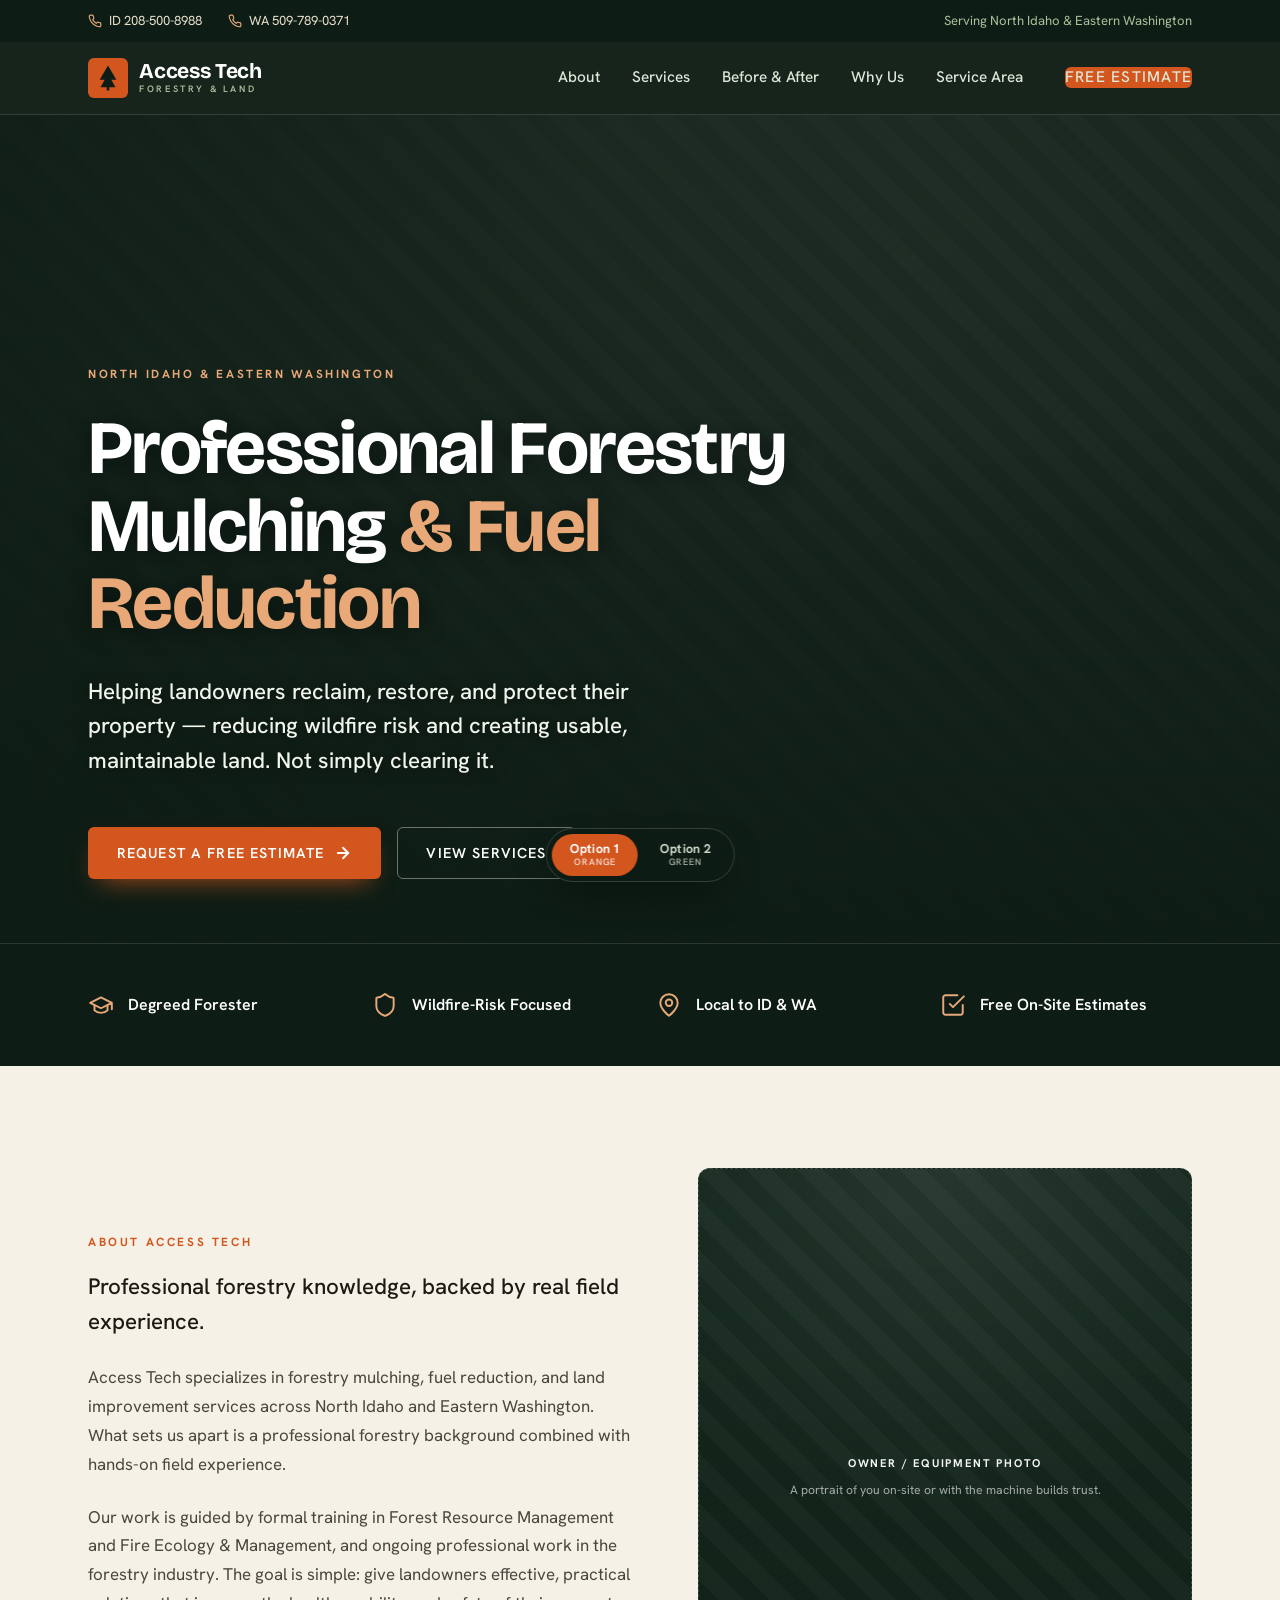
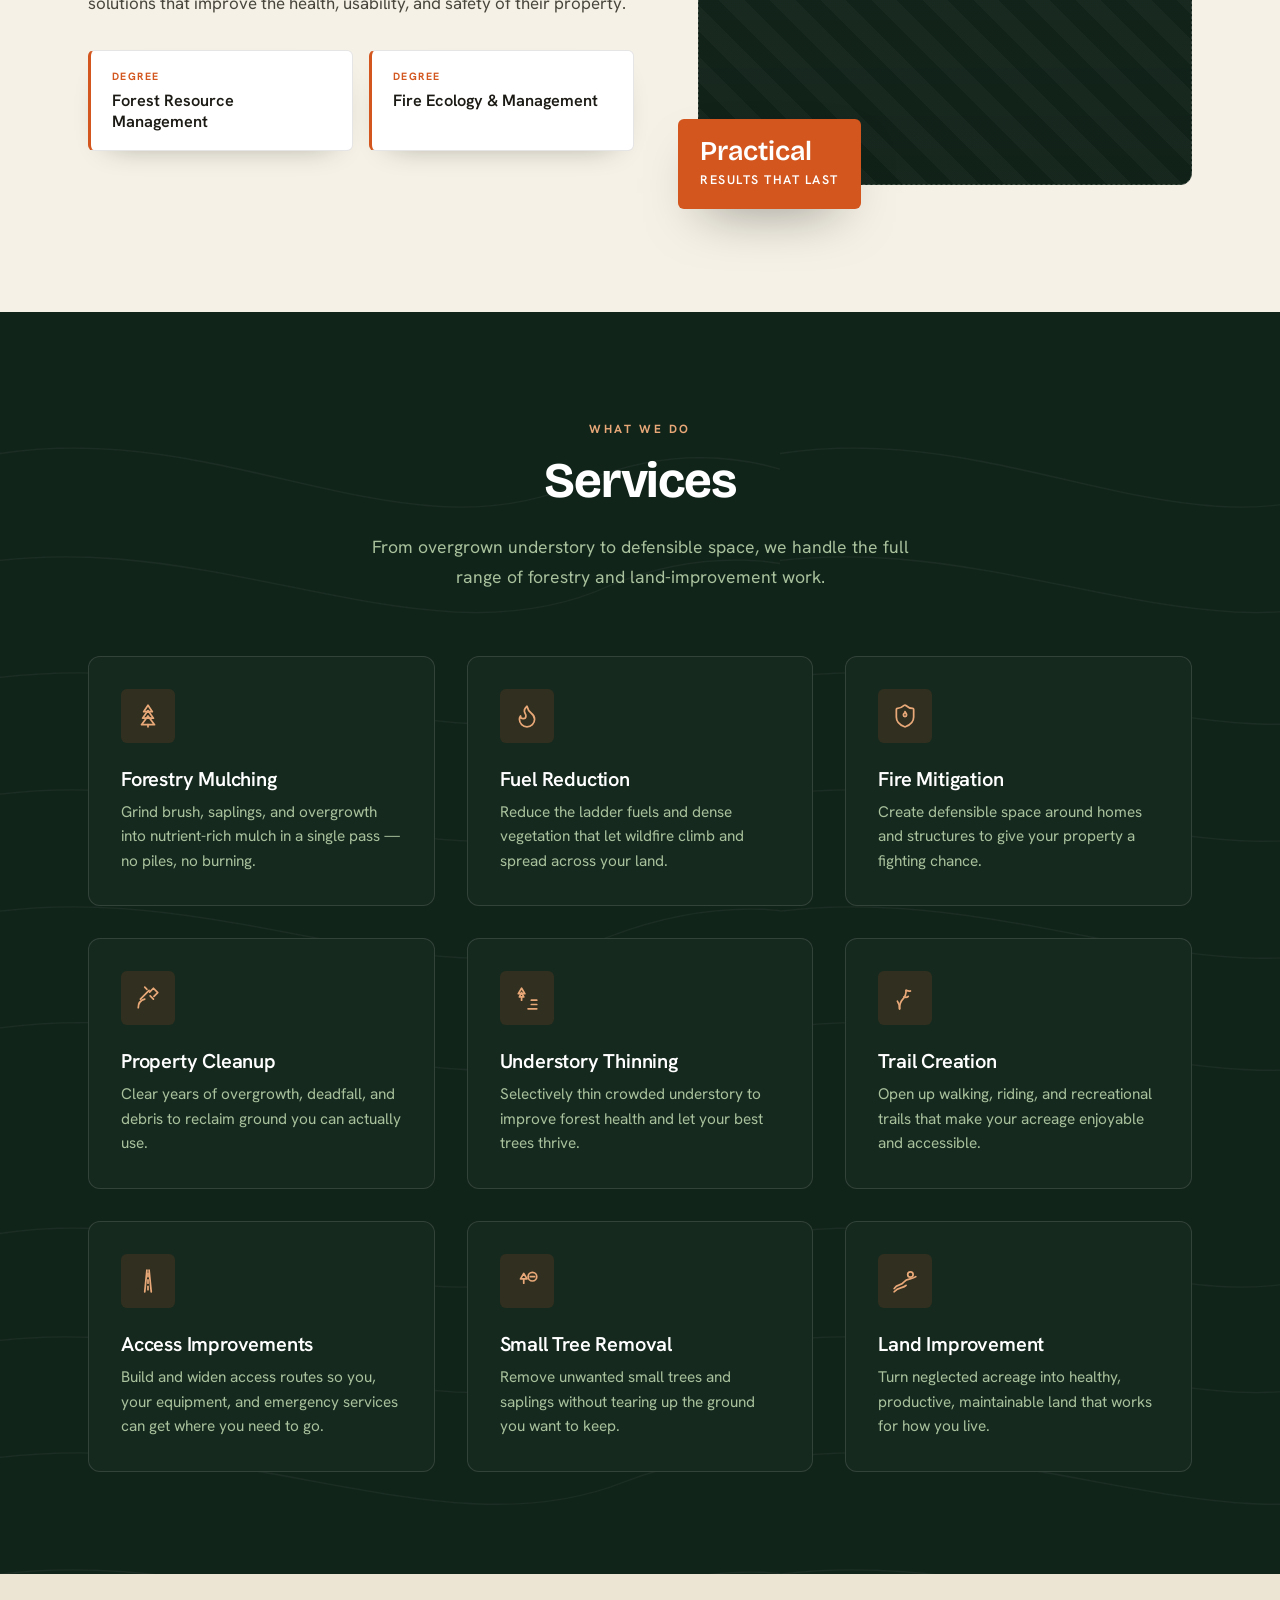
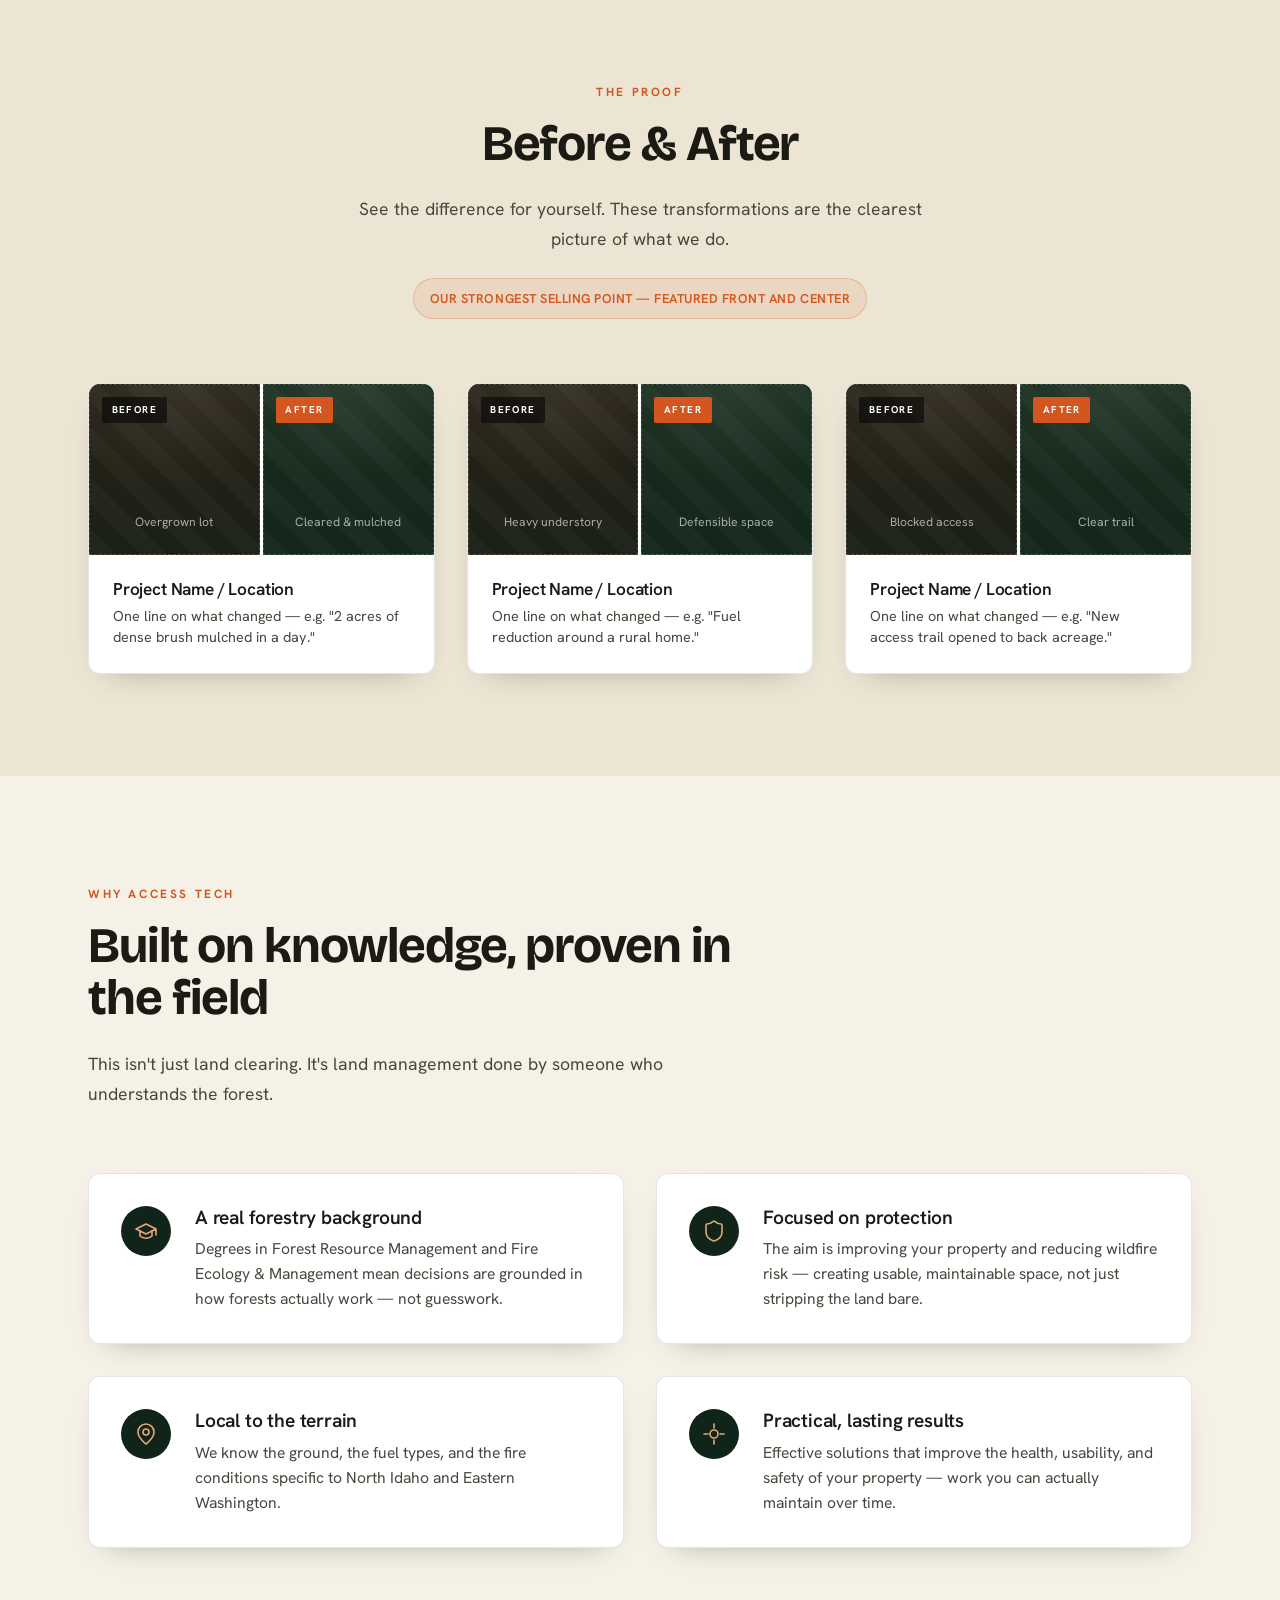
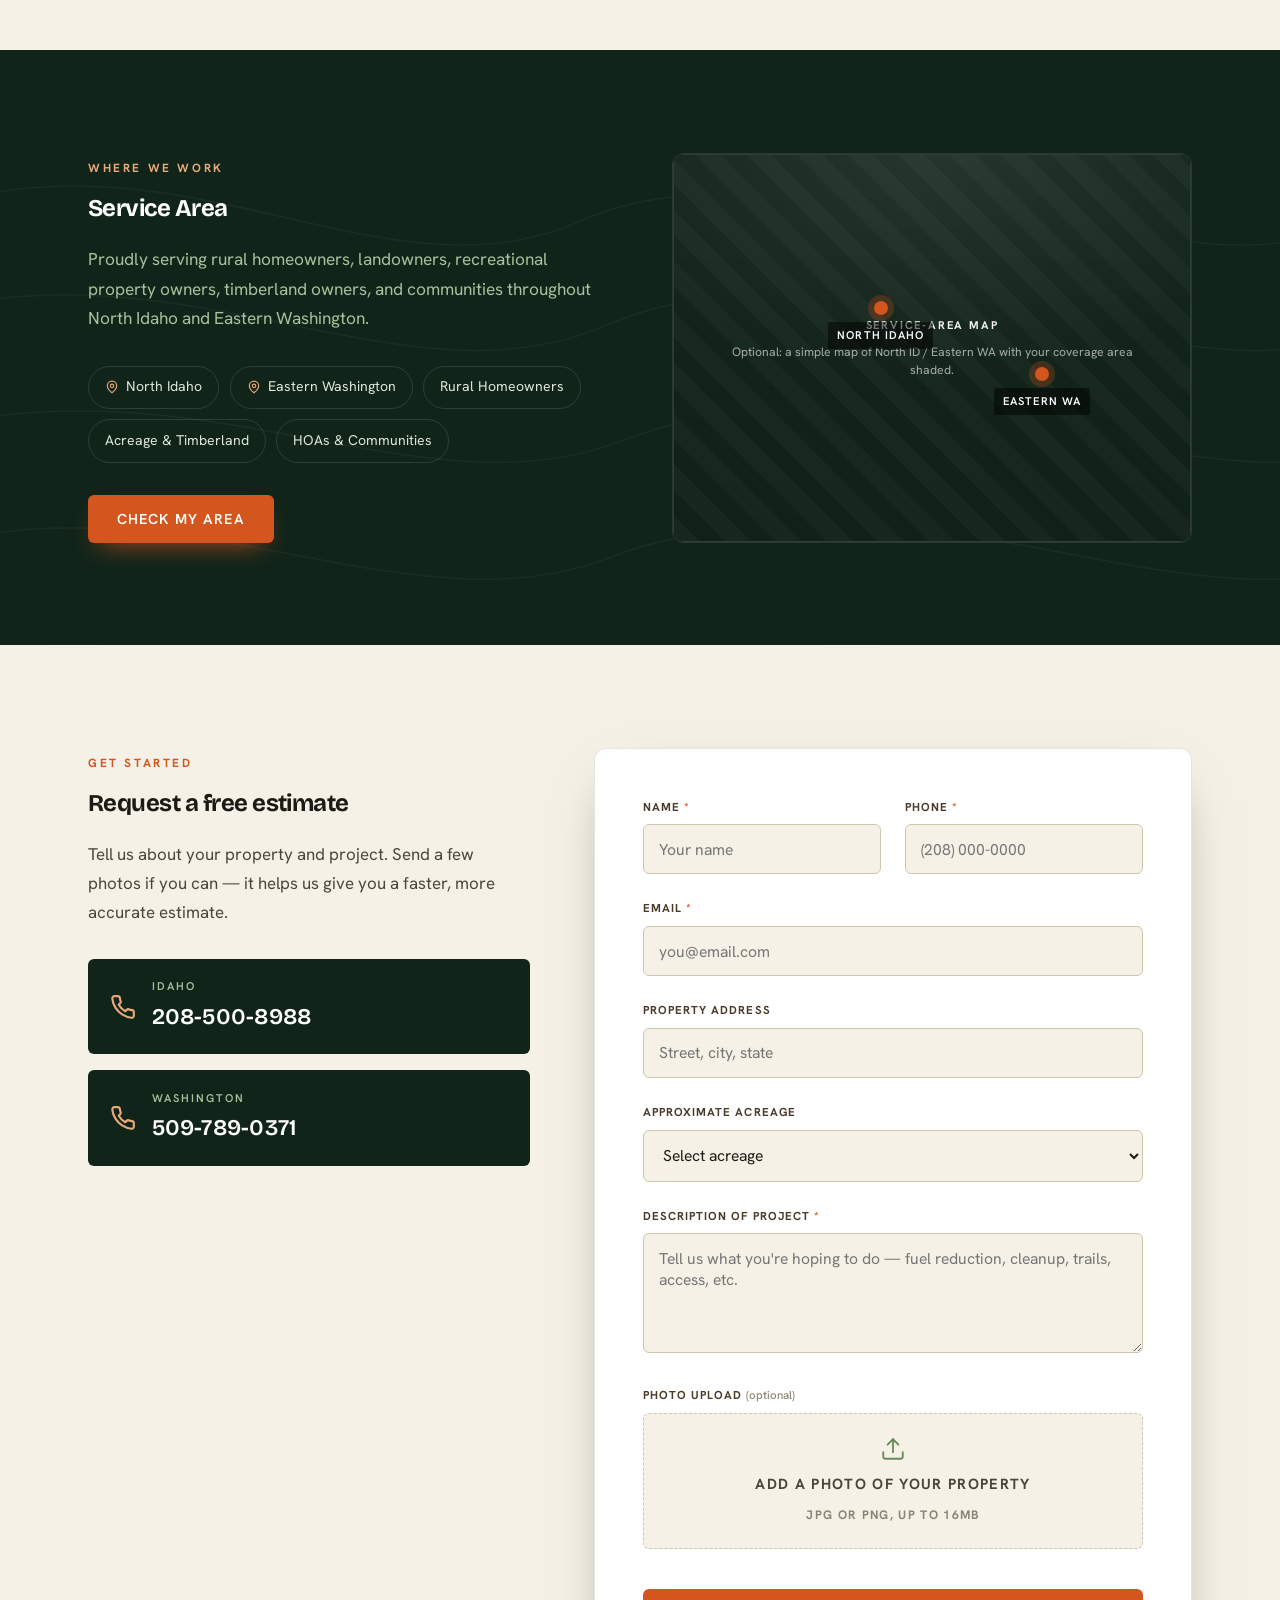
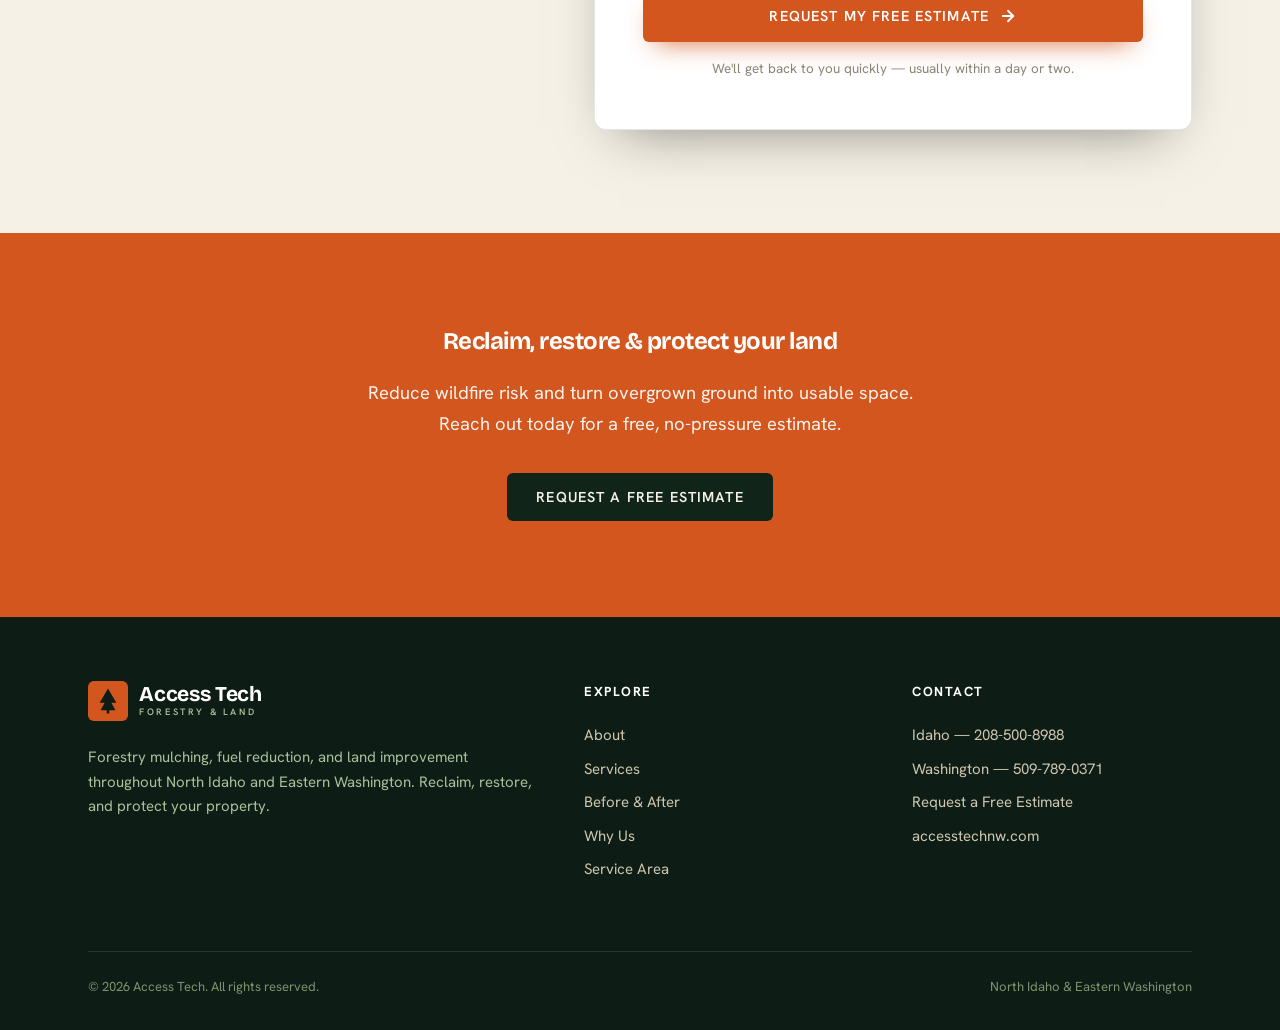
==== commit 5ac9b603: "Wire in free stock imagery; fix v2 mobile bottom gap - Fix mobile overscroll 'gap' below the footer:" ====
--- a/index.html
+++ b/index.html
@@ -18,17 +18,21 @@
 <meta property="og:title" content="Access Tech — Forestry Mulching & Fuel Reduction | North Idaho & Eastern WA">
 <meta property="og:description" content="Professional forestry mulching, fuel reduction, and land improvement across North Idaho and Eastern Washington. Reduce wildfire risk and reclaim usable, maintainable land. Free on-site estimates.">
 <meta property="og:type" content="website">
-<!-- TODO: replace /og-image.jpg with a real 1200x630 social share image before launch -->
-<meta property="og:image" content="/og-image.jpg">
+<!-- TODO: replace with a real, branded 1200x630 social share image before launch (free stock placeholder for now) -->
+<meta property="og:image" content="https://loremflickr.com/1200/630/forest?lock=21">
 
 <!-- Twitter -->
 <meta name="twitter:card" content="summary_large_image">
 <meta name="twitter:title" content="Access Tech — Forestry Mulching & Fuel Reduction | North Idaho & Eastern WA">
 <meta name="twitter:description" content="Professional forestry mulching, fuel reduction, and land improvement across North Idaho and Eastern Washington. Reduce wildfire risk and reclaim usable, maintainable land. Free on-site estimates.">
-<meta name="twitter:image" content="/og-image.jpg">
+<meta name="twitter:image" content="https://loremflickr.com/1200/630/forest?lock=21">
 
 <link rel="preconnect" href="https://fonts.googleapis.com">
 <link rel="preconnect" href="https://fonts.gstatic.com" crossorigin>
+<!-- free stock imagery (LoremFlickr → Flickr CDN); swap for real photos at launch -->
+<link rel="preconnect" href="https://loremflickr.com">
+<link rel="preconnect" href="https://live.staticflickr.com" crossorigin>
+<link rel="dns-prefetch" href="https://loremflickr.com">
 <link href="https://fonts.googleapis.com/css2?family=Bricolage+Grotesque:opsz,wght@12..96,400..800&family=Hanken+Grotesk:wght@400;500;600;700;800&display=swap" rel="stylesheet">
 <style>
   :root{
@@ -59,7 +63,7 @@
   }
 
   *{margin:0;padding:0;box-sizing:border-box}
-  html{scroll-behavior:smooth;-webkit-text-size-adjust:100%}
+  html{scroll-behavior:smooth;-webkit-text-size-adjust:100%;background:var(--pine-950)}
   body{
     font-family:var(--font-sans);
     color:var(--ink);
@@ -157,12 +161,14 @@
   /* ===================== HERO ===================== */
   .hero{min-height:92vh;display:flex;align-items:flex-end;color:#fff;position:relative;background:var(--pine-900);overflow:hidden}
   .hero-bg{position:absolute;inset:0;z-index:0}
-  .hero-bg .ph{position:absolute;inset:0;height:100%;border:none;background:#1c2a22;z-index:0}
+  .hero-bg .ph{position:absolute;inset:0;height:100%;border:none;background:url("https://loremflickr.com/1600/900/forest?lock=21") center/cover no-repeat,#1c2a22;z-index:0}
   /* looping background video sits above the placeholder; if it fails to load the .ph shows through */
   .hero-video{position:absolute;inset:0;width:100%;height:100%;object-fit:cover;z-index:1}
   /* keep the gradient backdrop but drop the placeholder label/icon sitting behind the hero copy */
   .hero-bg .ph svg,.hero-bg .ph .ph-tag,.hero-bg .ph .ph-sub,
   .v2-hero-bg .ph svg,.v2-hero-bg .ph .ph-tag,.v2-hero-bg .ph .ph-sub{display:none}
+  /* over real photos, drop the icon badge but keep the small caption as swap guidance */
+  .about-visual .ph svg,.area-map .ph svg{display:none}
   .hero-bg::after{
     content:"";position:absolute;inset:0;z-index:2;
     background:linear-gradient(180deg,rgba(13,28,20,.35) 0%,rgba(13,28,20,.25) 38%,rgba(13,28,20,.82) 80%,rgba(13,28,20,.96) 100%),
@@ -207,7 +213,7 @@
   .cred .k{font-family:var(--font-sans);text-transform:uppercase;letter-spacing:.14em;font-size:.66rem;color:var(--ember);font-weight:700}
   .cred .v{font-family:var(--font-sans);font-weight:600;font-size:1.02rem;color:var(--ink);margin-top:.3rem;line-height:1.25}
   .about-visual{position:relative;margin-bottom:24px}
-  .about-visual .ph{aspect-ratio:4/5;border-radius:var(--radius-lg)}
+  .about-visual .ph{aspect-ratio:4/5;border-radius:var(--radius-lg);background:linear-gradient(180deg,rgba(13,28,20,.28),rgba(13,28,20,.58)),url("https://loremflickr.com/800/1000/forestry?lock=41") center/cover no-repeat,#16291f}
   .about-badge{position:absolute;bottom:-24px;left:-20px;background:var(--ember);color:#fff;padding:1.15rem 1.4rem;border-radius:var(--radius);box-shadow:var(--shadow)}
   .about-badge .n{font-family:var(--font-display);font-optical-sizing:auto;font-weight:600;font-size:1.7rem;line-height:1}
   .about-badge .t{font-size:.78rem;text-transform:uppercase;letter-spacing:.12em;font-weight:600;margin-top:.3rem}
@@ -232,8 +238,8 @@
   .ba-card{background:#fff;border:1px solid var(--line);border-radius:var(--radius-lg);overflow:hidden;box-shadow:var(--shadow-sm)}
   .ba-pair{display:grid;grid-template-columns:1fr 1fr;gap:3px;background:#fff}
   .ba-pair .ph{aspect-ratio:1/1;justify-content:flex-end}
-  .ba-pair .ph.before{background:linear-gradient(150deg,#4a3d2c,#2e2619)}
-  .ba-pair .ph.after{background:linear-gradient(150deg,#2f5a3a,#1c3322)}
+  .ba-pair .ph.before{background:linear-gradient(180deg,rgba(0,0,0,.12),rgba(13,28,20,.6)),url("https://loremflickr.com/800/800/thicket?lock=31") center/cover no-repeat,#2e2619}
+  .ba-pair .ph.after{background:linear-gradient(180deg,rgba(0,0,0,.12),rgba(13,28,20,.55)),url("https://loremflickr.com/800/800/meadow?lock=32") center/cover no-repeat,#1c3322}
   .ba-flag{position:absolute;top:12px;left:12px;z-index:2;font-family:var(--font-sans);font-size:.62rem;letter-spacing:.14em;text-transform:uppercase;padding:.28rem .6rem;border-radius:2px;font-weight:700}
   .ba-flag.b{background:rgba(0,0,0,.55);color:#fff}
   .ba-flag.a{background:var(--ember);color:#fff}
@@ -257,7 +263,7 @@
   .area-tag{border:1px solid var(--line-light);border-radius:2rem;padding:.55rem 1rem;font-size:.88rem;color:#dfe7d8;display:flex;align-items:center;gap:.45rem}
   .area-tag svg{width:14px;height:14px;color:var(--ember-soft)}
   .area-map{position:relative;aspect-ratio:4/3;border-radius:var(--radius-lg);overflow:hidden;border:1px solid var(--line-light);background:var(--pine-950)}
-  .area-map .ph{height:100%;background:#16291f;border-style:solid;border-color:var(--line-light)}
+  .area-map .ph{height:100%;background:linear-gradient(180deg,rgba(13,28,20,.32),rgba(13,28,20,.62)),url("https://loremflickr.com/1000/750/aerial?lock=51") center/cover no-repeat,#16291f;border-style:solid;border-color:var(--line-light)}
   .pin{position:absolute;display:flex;flex-direction:column;align-items:center;z-index:3;color:#fff}
   .pin .dot{width:14px;height:14px;border-radius:50%;background:var(--ember);box-shadow:0 0 0 6px rgba(210,86,30,.25);animation:pulse 2.4s infinite}
   .pin .lbl{font-family:var(--font-sans);font-size:.7rem;letter-spacing:.1em;text-transform:uppercase;font-weight:600;margin-top:.45rem;background:rgba(0,0,0,.5);padding:.22rem .55rem;border-radius:2px}
@@ -343,7 +349,7 @@
   /* hero */
   .v2-hero{position:relative;color:#fff;background:var(--leaf-deep);overflow:hidden;min-height:84vh;display:flex;align-items:flex-end}
   .v2-hero-bg{position:absolute;inset:0;z-index:0}
-  .v2-hero-bg .ph{position:absolute;inset:0;height:100%;border:none;background:#18331f;z-index:0}
+  .v2-hero-bg .ph{position:absolute;inset:0;height:100%;border:none;background:url("https://loremflickr.com/1600/900/woodland?lock=24") center/cover no-repeat,#18331f;z-index:0}
   .v2-hero-video{position:absolute;inset:0;width:100%;height:100%;object-fit:cover;z-index:1}
   .v2-hero-bg::after{content:"";position:absolute;inset:0;z-index:2;background:linear-gradient(180deg,rgba(19,50,31,.4),rgba(19,50,31,.3) 40%,rgba(19,50,31,.85) 82%,rgba(19,50,31,.96)),linear-gradient(90deg,rgba(19,50,31,.82),rgba(19,50,31,.22) 72%)}
   .v2-hero .wrap{position:relative;z-index:3;padding-block:clamp(4rem,8vw,6.5rem) clamp(2.5rem,5vw,4rem);width:100%}
@@ -381,8 +387,8 @@
   .v2-ba{background:#fff;border:1px solid var(--line);border-radius:var(--radius-lg);overflow:hidden;box-shadow:var(--shadow-sm)}
   .v2-ba-pair{display:grid;grid-template-columns:1fr 1fr;gap:3px}
   .v2-ba-pair .ph{aspect-ratio:1/1;justify-content:flex-end}
-  .v2-ba-pair .ph.before{background:linear-gradient(150deg,#46402c,#2c2a1b)}
-  .v2-ba-pair .ph.after{background:linear-gradient(150deg,#2f8f4e,#1a3d27)}
+  .v2-ba-pair .ph.before{background:linear-gradient(180deg,rgba(0,0,0,.12),rgba(19,50,31,.62)),url("https://loremflickr.com/800/800/thicket?lock=31") center/cover no-repeat,#2c2a1b}
+  .v2-ba-pair .ph.after{background:linear-gradient(180deg,rgba(0,0,0,.12),rgba(19,50,31,.55)),url("https://loremflickr.com/800/800/meadow?lock=32") center/cover no-repeat,#1a3d27}
   .v2-flag{position:absolute;top:10px;left:10px;z-index:2;font-size:.6rem;letter-spacing:.14em;text-transform:uppercase;padding:.26rem .55rem;border-radius:2px;font-weight:700}
   .v2-flag.b{background:rgba(0,0,0,.55);color:#fff}
   .v2-flag.a{background:var(--leaf);color:#fff}
@@ -535,8 +541,8 @@
       <div class="ph-tag">Hero Video / Photo</div>
       <div class="ph-sub">Drop in a short looping clip — a mulcher working a lot, or slow drone footage over cleared land.</div>
     </div>
-    <!-- Looping hero video: replace /hero.mp4 + /hero-poster.jpg with a real clip (host the file or use a Carrd embed). Muted+autoplay+loop+playsinline keeps it mobile-friendly; until a file exists, the placeholder above shows. -->
-    <video class="hero-video" autoplay muted loop playsinline preload="auto" poster="/hero-poster.jpg">
+    <!-- Looping hero video: drop in a real clip at /hero.mp4 (host it or use a Carrd embed). Until then the poster (free stock photo) shows. Muted+autoplay+loop+playsinline keeps it mobile-friendly. -->
+    <video class="hero-video" autoplay muted loop playsinline preload="auto" poster="https://loremflickr.com/1600/900/forest?lock=21">
       <source src="/hero.mp4" type="video/mp4">
     </video>
   </div>
@@ -895,8 +901,8 @@
         <div class="ph-tag">Hero Video / Photo</div>
         <div class="ph-sub">Short looping clip of cleared, restored land.</div>
       </div>
-      <!-- Looping hero video — same file as Option 1; replace /hero.mp4 + /hero-poster.jpg with a real clip. -->
-      <video class="v2-hero-video" autoplay muted loop playsinline preload="auto" poster="/hero-poster.jpg">
+      <!-- Looping hero video — same drop-in as Option 1 (/hero.mp4); free stock poster shows until then. -->
+      <video class="v2-hero-video" autoplay muted loop playsinline preload="auto" poster="https://loremflickr.com/1600/900/woodland?lock=24">
         <source src="/hero.mp4" type="video/mp4">
       </video>
     </div>
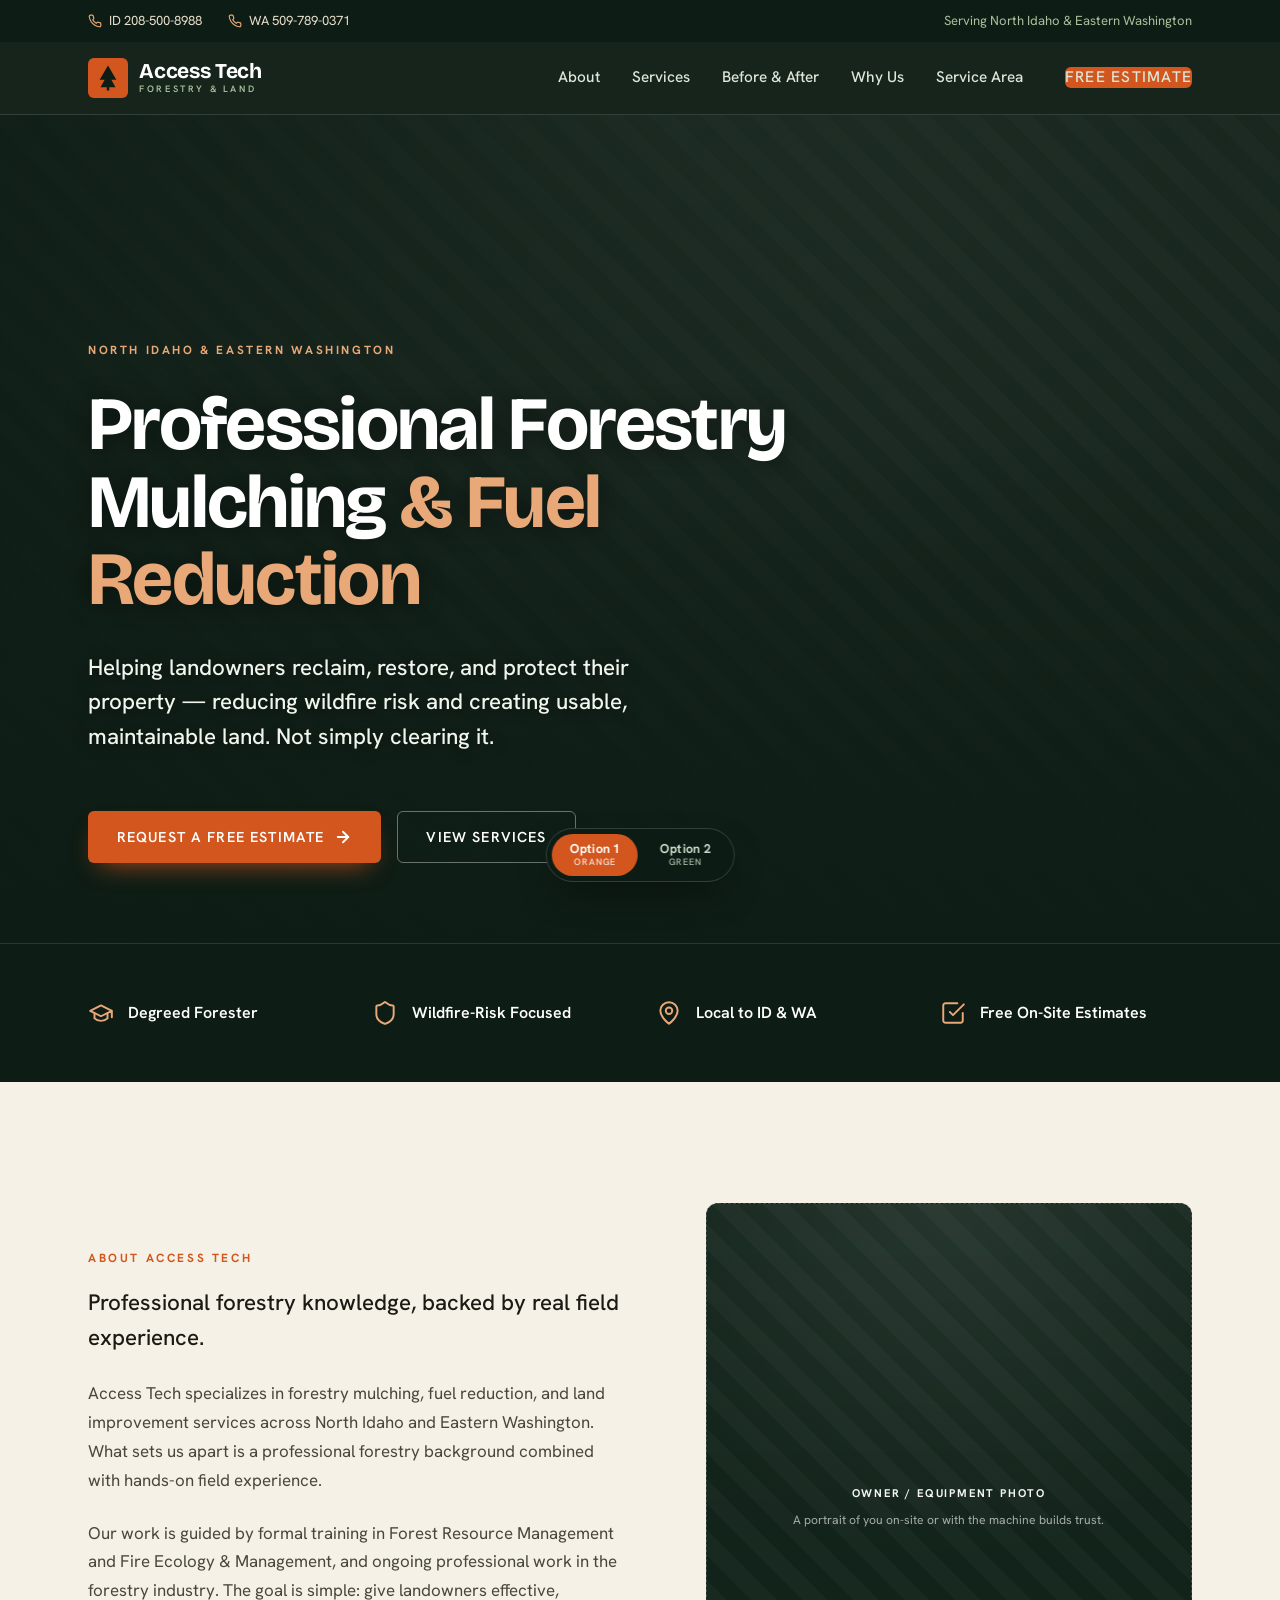
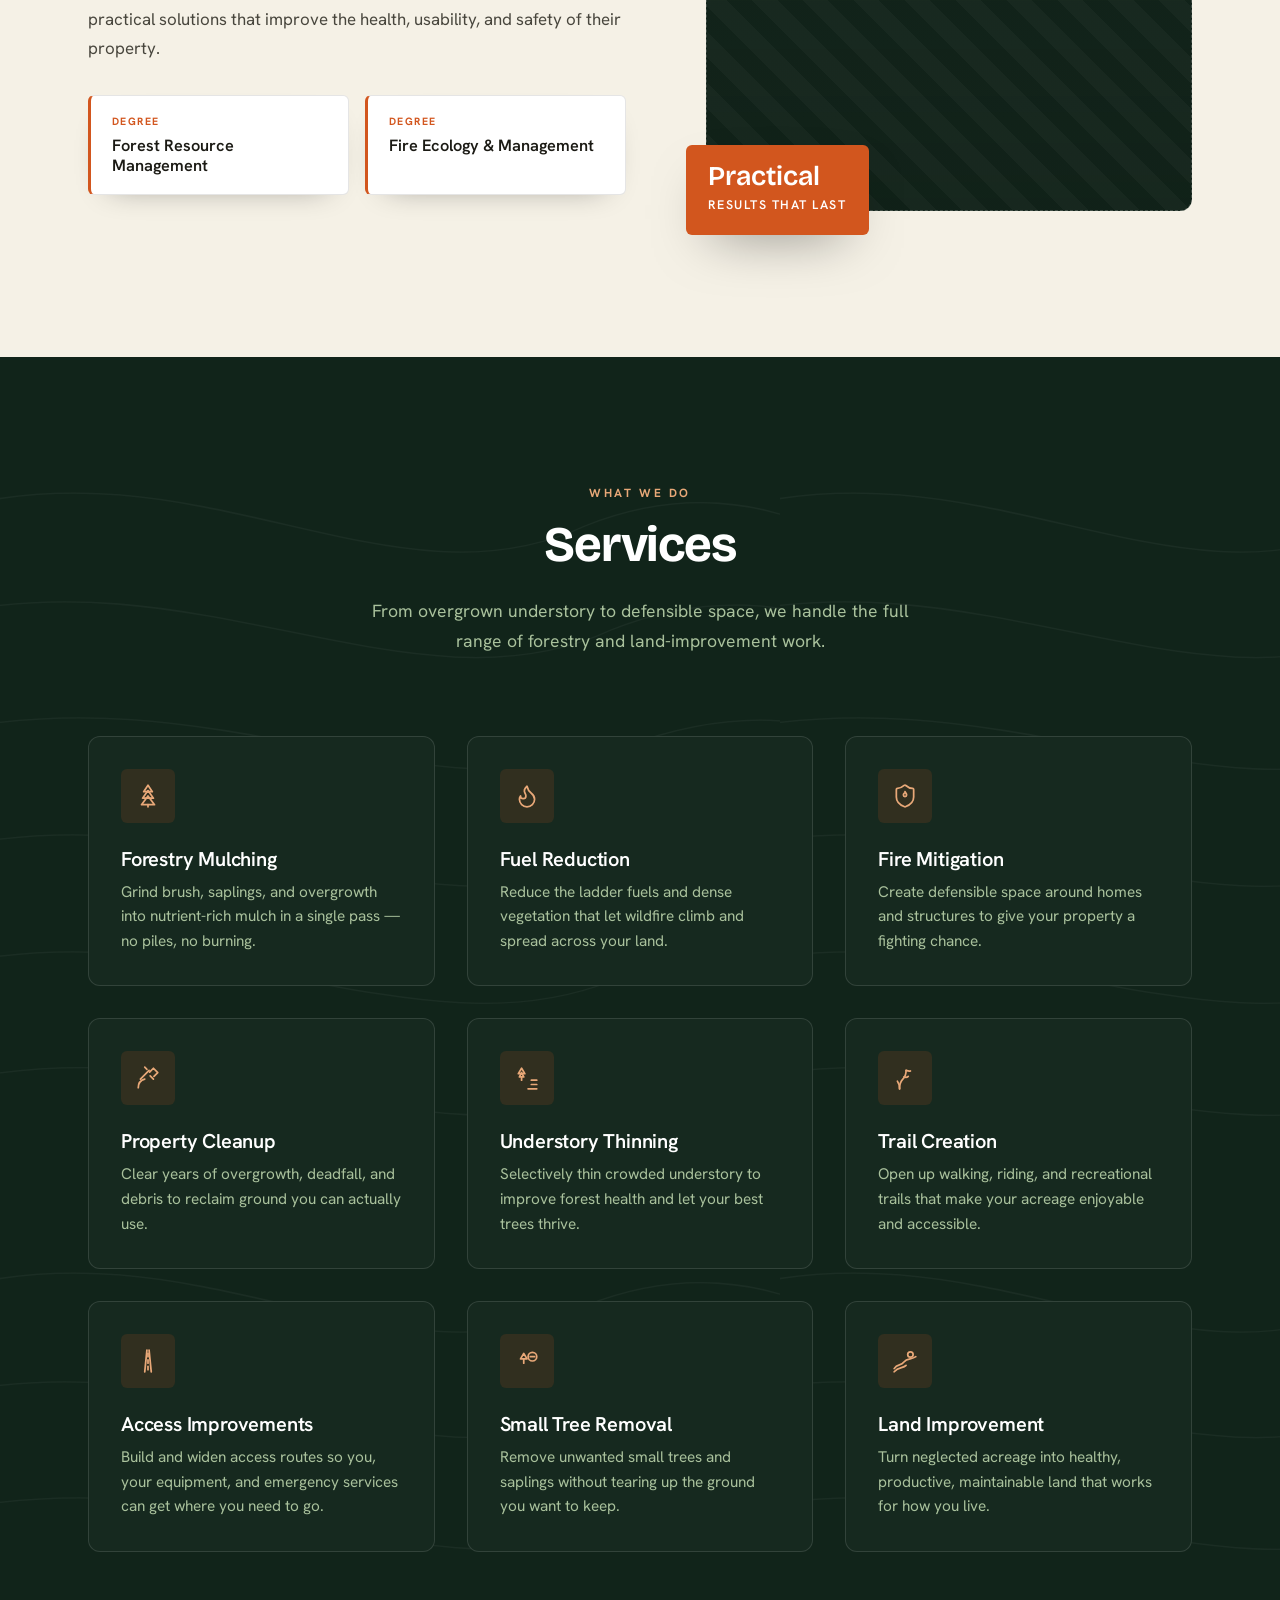
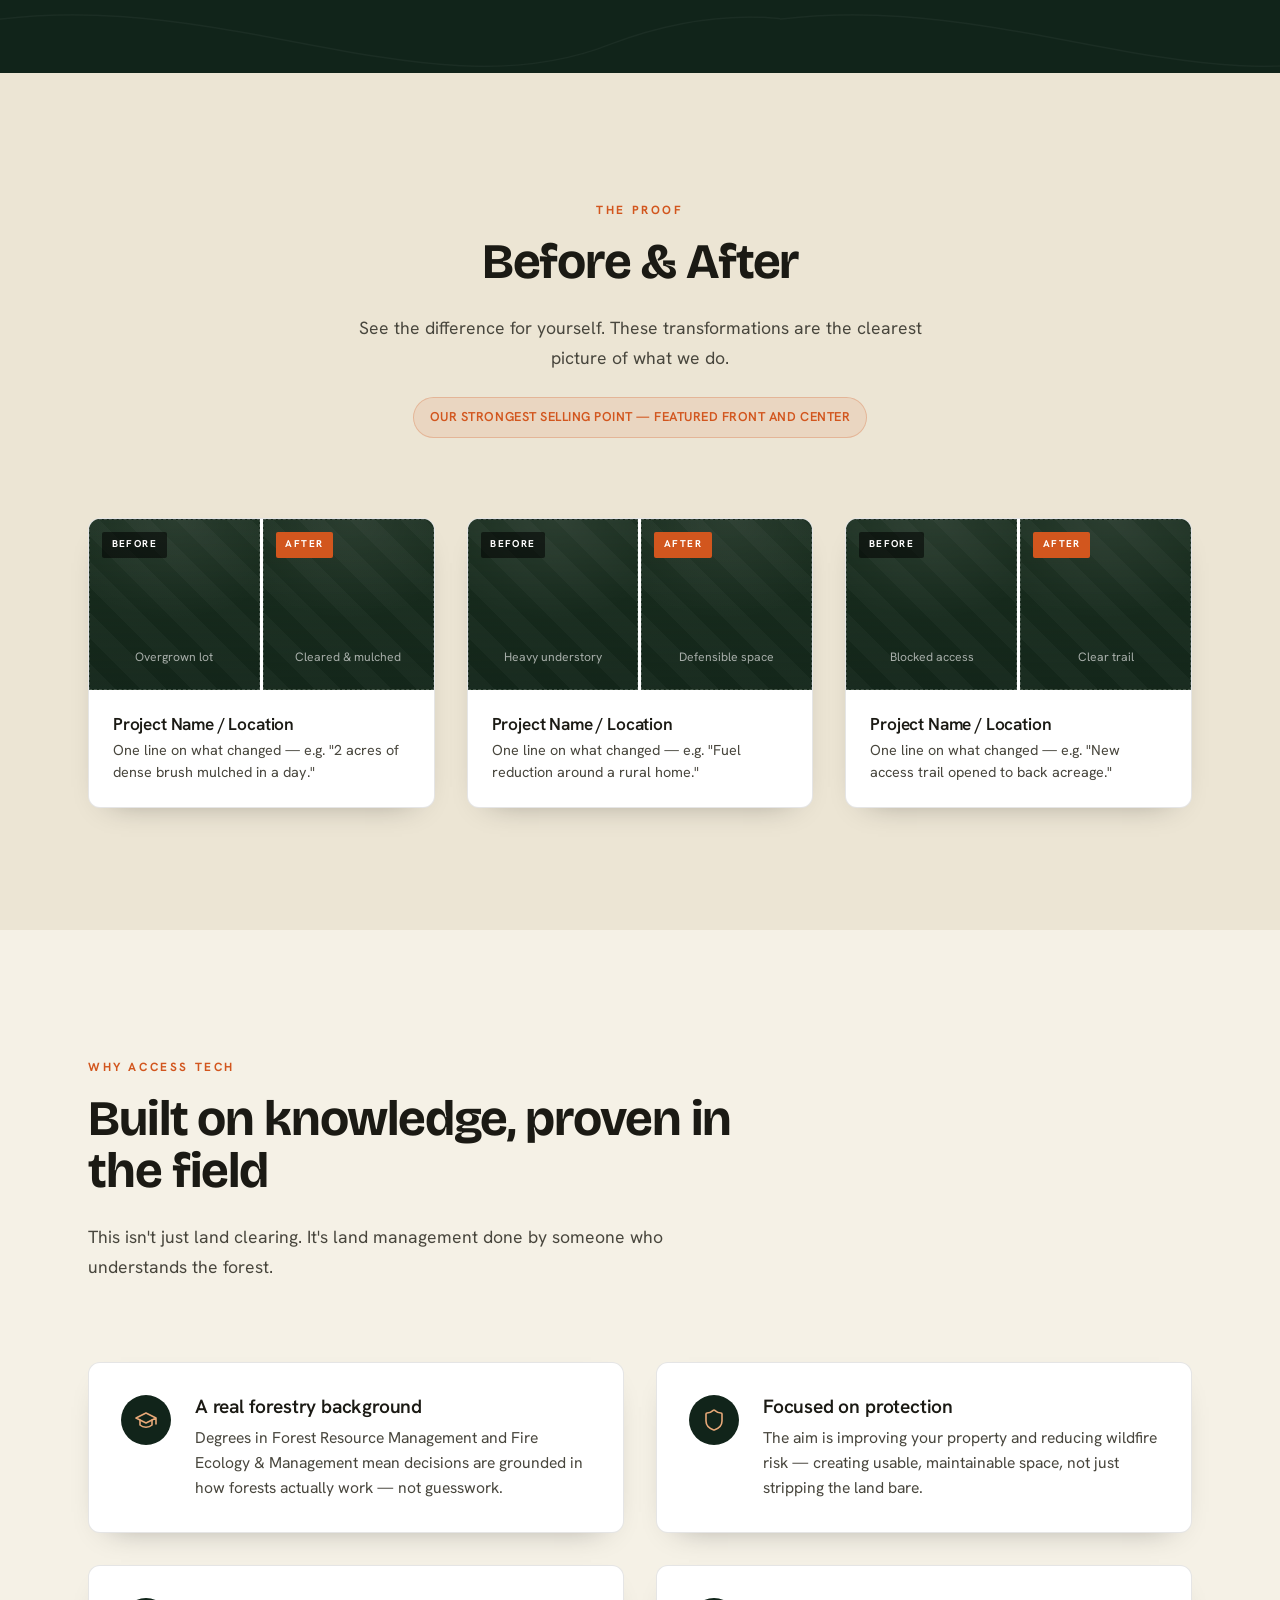
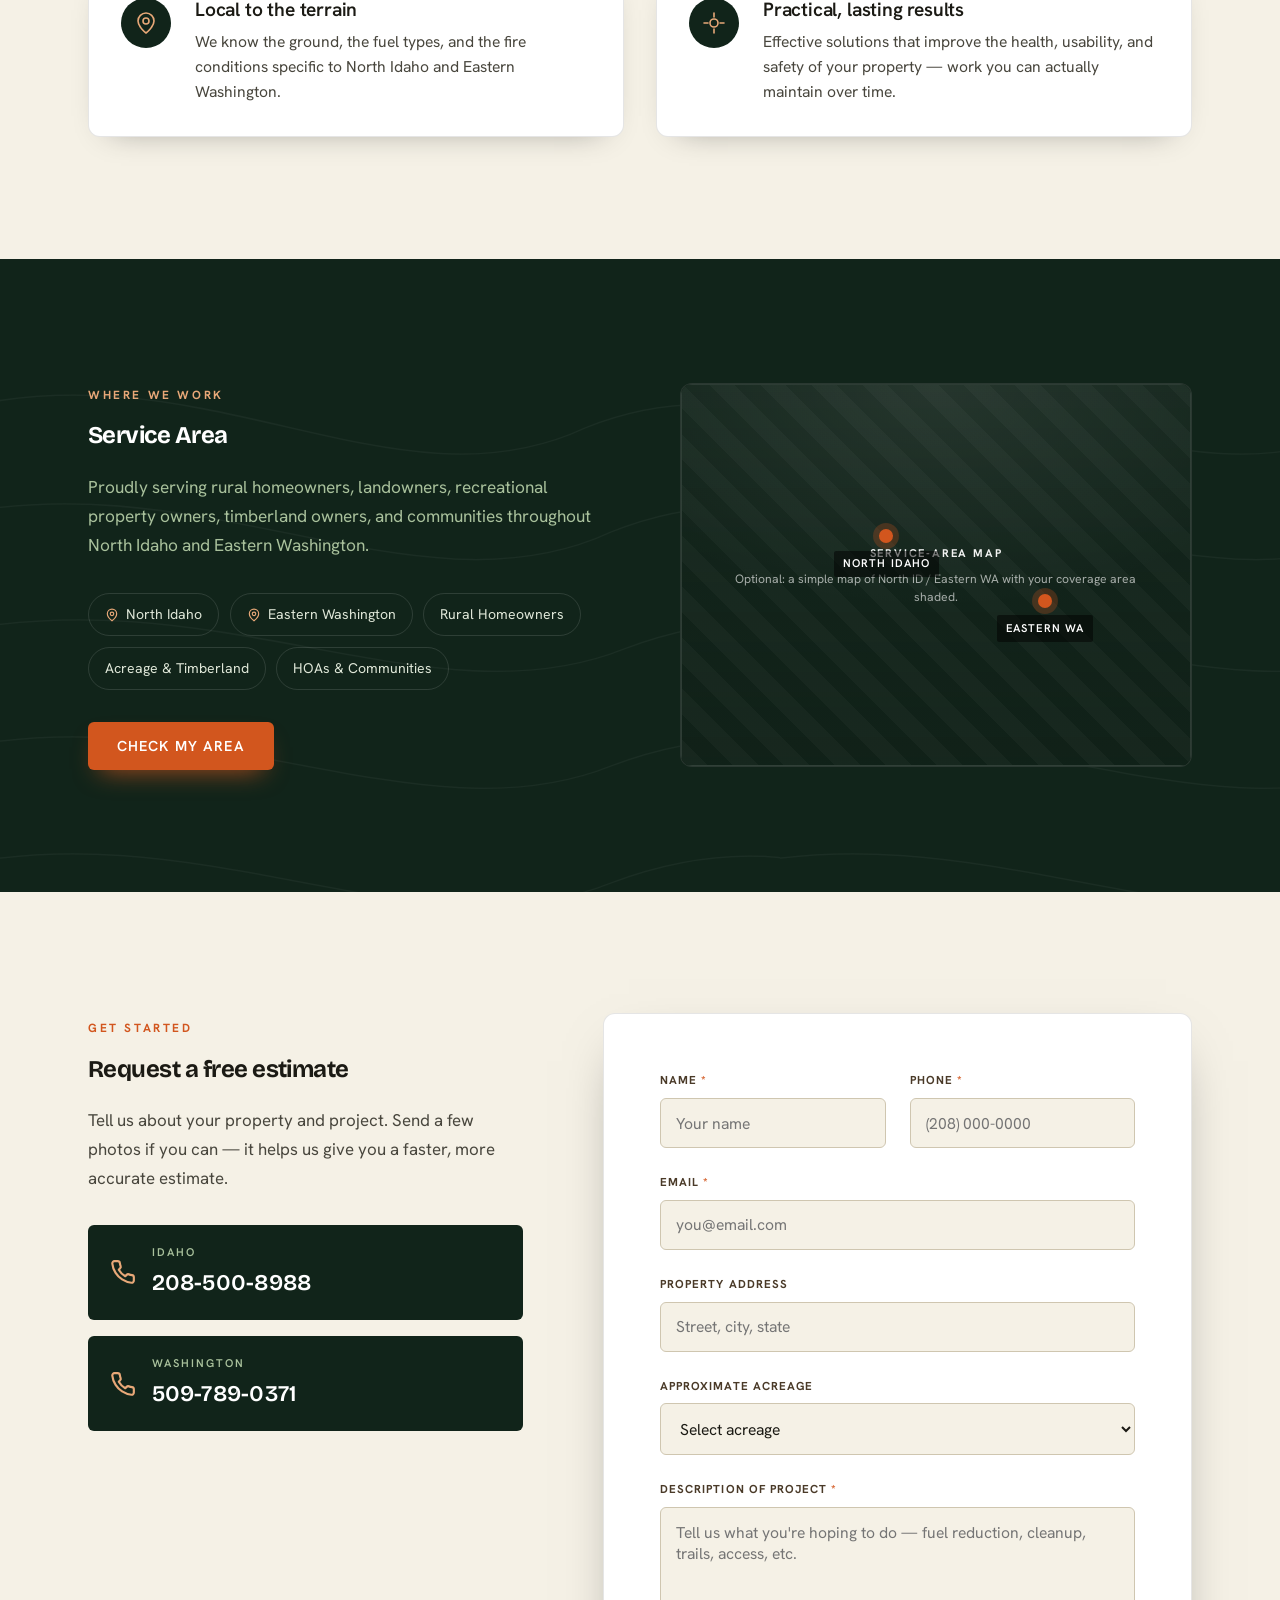
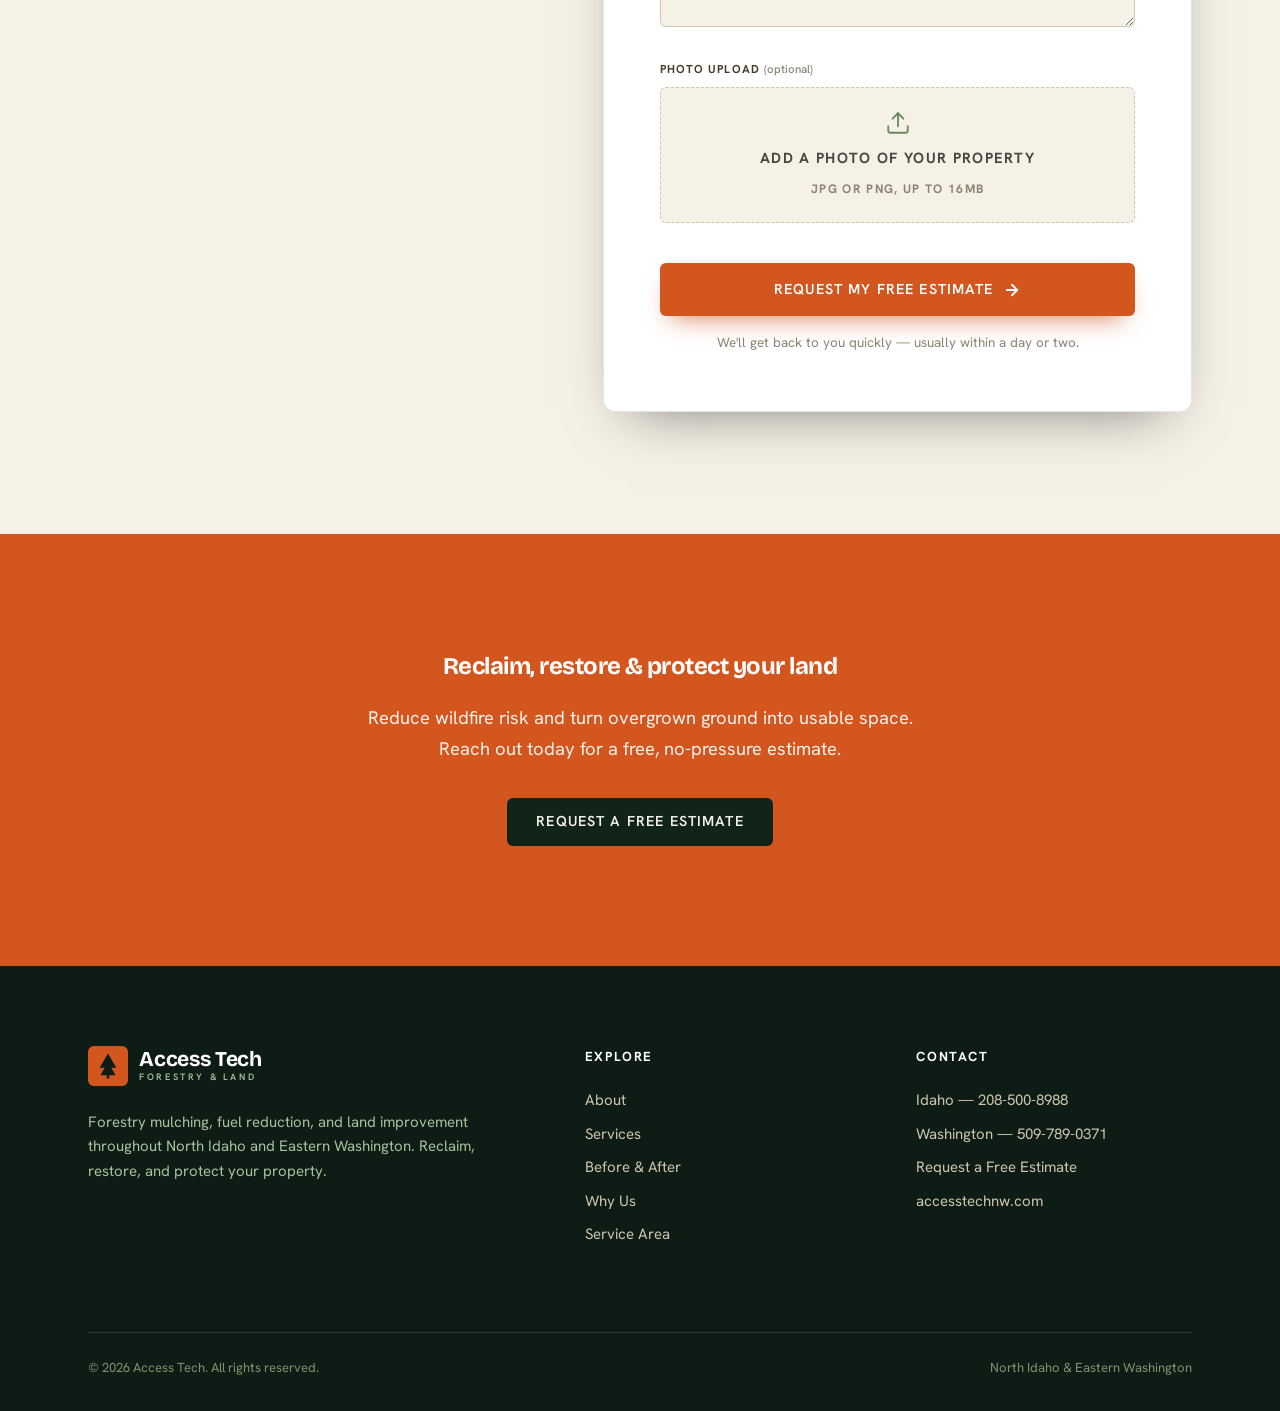
==== commit 25ee8b00: "Open up vertical spacing ramp; switch imagery to evergreen forest - Open the spacing ramp on both ve" ====
--- a/index.html
+++ b/index.html
@@ -19,13 +19,13 @@
 <meta property="og:description" content="Professional forestry mulching, fuel reduction, and land improvement across North Idaho and Eastern Washington. Reduce wildfire risk and reclaim usable, maintainable land. Free on-site estimates.">
 <meta property="og:type" content="website">
 <!-- TODO: replace with a real, branded 1200x630 social share image before launch (free stock placeholder for now) -->
-<meta property="og:image" content="https://loremflickr.com/1200/630/forest?lock=21">
+<meta property="og:image" content="https://loremflickr.com/1200/630/pine,forest?lock=63">
 
 <!-- Twitter -->
 <meta name="twitter:card" content="summary_large_image">
 <meta name="twitter:title" content="Access Tech — Forestry Mulching & Fuel Reduction | North Idaho & Eastern WA">
 <meta name="twitter:description" content="Professional forestry mulching, fuel reduction, and land improvement across North Idaho and Eastern Washington. Reduce wildfire risk and reclaim usable, maintainable land. Free on-site estimates.">
-<meta name="twitter:image" content="https://loremflickr.com/1200/630/forest?lock=21">
+<meta name="twitter:image" content="https://loremflickr.com/1200/630/pine,forest?lock=63">
 
 <link rel="preconnect" href="https://fonts.googleapis.com">
 <link rel="preconnect" href="https://fonts.gstatic.com" crossorigin>
@@ -55,8 +55,8 @@
     --font-sans:'Hanken Grotesk',system-ui,-apple-system,sans-serif;
 
     /* ---- spacing scale ---- */
-    --s1:.5rem; --s2:1rem; --s3:1.5rem; --s4:2rem; --s5:3rem; --s6:4rem; --s7:6rem;
-    --section-y:clamp(5rem,8vw,7.5rem);
+    --s1:.5rem; --s2:1rem; --s3:1.5rem; --s4:2rem; --s5:3.5rem; --s6:5rem; --s7:7.5rem;
+    --section-y:clamp(6.5rem,9.5vw,10rem);
 
     --maxw:1160px; --maxw-text:680px;
     --radius:6px; --radius-lg:12px;
@@ -161,7 +161,7 @@
   /* ===================== HERO ===================== */
   .hero{min-height:92vh;display:flex;align-items:flex-end;color:#fff;position:relative;background:var(--pine-900);overflow:hidden}
   .hero-bg{position:absolute;inset:0;z-index:0}
-  .hero-bg .ph{position:absolute;inset:0;height:100%;border:none;background:url("https://loremflickr.com/1600/900/forest?lock=21") center/cover no-repeat,#1c2a22;z-index:0}
+  .hero-bg .ph{position:absolute;inset:0;height:100%;border:none;background:url("https://loremflickr.com/1600/900/pine,forest?lock=63") center/cover no-repeat,#1c2a22;z-index:0}
   /* looping background video sits above the placeholder; if it fails to load the .ph shows through */
   .hero-video{position:absolute;inset:0;width:100%;height:100%;object-fit:cover;z-index:1}
   /* keep the gradient backdrop but drop the placeholder label/icon sitting behind the hero copy */
@@ -238,8 +238,8 @@
   .ba-card{background:#fff;border:1px solid var(--line);border-radius:var(--radius-lg);overflow:hidden;box-shadow:var(--shadow-sm)}
   .ba-pair{display:grid;grid-template-columns:1fr 1fr;gap:3px;background:#fff}
   .ba-pair .ph{aspect-ratio:1/1;justify-content:flex-end}
-  .ba-pair .ph.before{background:linear-gradient(180deg,rgba(0,0,0,.12),rgba(13,28,20,.6)),url("https://loremflickr.com/800/800/thicket?lock=31") center/cover no-repeat,#2e2619}
-  .ba-pair .ph.after{background:linear-gradient(180deg,rgba(0,0,0,.12),rgba(13,28,20,.55)),url("https://loremflickr.com/800/800/meadow?lock=32") center/cover no-repeat,#1c3322}
+  .ba-pair .ph.before{background:linear-gradient(180deg,rgba(0,0,0,.12),rgba(13,28,20,.6)),url("https://loremflickr.com/800/800/evergreen,forest?lock=64") center/cover no-repeat,#1c3322}
+  .ba-pair .ph.after{background:linear-gradient(180deg,rgba(0,0,0,.12),rgba(13,28,20,.55)),url("https://loremflickr.com/800/800/pine,forest?lock=65") center/cover no-repeat,#1c3322}
   .ba-flag{position:absolute;top:12px;left:12px;z-index:2;font-family:var(--font-sans);font-size:.62rem;letter-spacing:.14em;text-transform:uppercase;padding:.28rem .6rem;border-radius:2px;font-weight:700}
   .ba-flag.b{background:rgba(0,0,0,.55);color:#fff}
   .ba-flag.a{background:var(--ember);color:#fff}
@@ -263,7 +263,7 @@
   .area-tag{border:1px solid var(--line-light);border-radius:2rem;padding:.55rem 1rem;font-size:.88rem;color:#dfe7d8;display:flex;align-items:center;gap:.45rem}
   .area-tag svg{width:14px;height:14px;color:var(--ember-soft)}
   .area-map{position:relative;aspect-ratio:4/3;border-radius:var(--radius-lg);overflow:hidden;border:1px solid var(--line-light);background:var(--pine-950)}
-  .area-map .ph{height:100%;background:linear-gradient(180deg,rgba(13,28,20,.32),rgba(13,28,20,.62)),url("https://loremflickr.com/1000/750/aerial?lock=51") center/cover no-repeat,#16291f;border-style:solid;border-color:var(--line-light)}
+  .area-map .ph{height:100%;background:linear-gradient(180deg,rgba(13,28,20,.32),rgba(13,28,20,.62)),url("https://loremflickr.com/1000/750/forest,aerial?lock=66") center/cover no-repeat,#16291f;border-style:solid;border-color:var(--line-light)}
   .pin{position:absolute;display:flex;flex-direction:column;align-items:center;z-index:3;color:#fff}
   .pin .dot{width:14px;height:14px;border-radius:50%;background:var(--ember);box-shadow:0 0 0 6px rgba(210,86,30,.25);animation:pulse 2.4s infinite}
   .pin .lbl{font-family:var(--font-sans);font-size:.7rem;letter-spacing:.1em;text-transform:uppercase;font-weight:600;margin-top:.45rem;background:rgba(0,0,0,.5);padding:.22rem .55rem;border-radius:2px}
@@ -349,7 +349,7 @@
   /* hero */
   .v2-hero{position:relative;color:#fff;background:var(--leaf-deep);overflow:hidden;min-height:84vh;display:flex;align-items:flex-end}
   .v2-hero-bg{position:absolute;inset:0;z-index:0}
-  .v2-hero-bg .ph{position:absolute;inset:0;height:100%;border:none;background:url("https://loremflickr.com/1600/900/woodland?lock=24") center/cover no-repeat,#18331f;z-index:0}
+  .v2-hero-bg .ph{position:absolute;inset:0;height:100%;border:none;background:url("https://loremflickr.com/1600/900/mountains?lock=25") center/cover no-repeat,#18331f;z-index:0}
   .v2-hero-video{position:absolute;inset:0;width:100%;height:100%;object-fit:cover;z-index:1}
   .v2-hero-bg::after{content:"";position:absolute;inset:0;z-index:2;background:linear-gradient(180deg,rgba(19,50,31,.4),rgba(19,50,31,.3) 40%,rgba(19,50,31,.85) 82%,rgba(19,50,31,.96)),linear-gradient(90deg,rgba(19,50,31,.82),rgba(19,50,31,.22) 72%)}
   .v2-hero .wrap{position:relative;z-index:3;padding-block:clamp(4rem,8vw,6.5rem) clamp(2.5rem,5vw,4rem);width:100%}
@@ -363,11 +363,11 @@
   .v2-points svg{width:17px;height:17px;color:var(--leaf-soft);flex:none}
 
   /* generic v2 section */
-  .v2-sec{padding:clamp(3rem,5vw,4.75rem) 0}
+  .v2-sec{padding:clamp(5rem,8vw,7.5rem) 0}
   .v2-mint{background:var(--mint)}
   .v2-mint-2{background:var(--mint-2)}
   .v2-dark{background:var(--leaf-deep);color:#eaf2e8}
-  .v2-head{max-width:var(--maxw-text);margin:0 auto var(--s5);text-align:center}
+  .v2-head{max-width:var(--maxw-text);margin:0 auto var(--s6);text-align:center}
   .v2-head h2{font-size:clamp(1.9rem,3.6vw,2.7rem);margin:.6rem 0 .8rem}
   .v2-head p{color:var(--ink-soft);font-size:1.05rem}
   .v2-dark .v2-head h2{color:#fff}
@@ -387,8 +387,8 @@
   .v2-ba{background:#fff;border:1px solid var(--line);border-radius:var(--radius-lg);overflow:hidden;box-shadow:var(--shadow-sm)}
   .v2-ba-pair{display:grid;grid-template-columns:1fr 1fr;gap:3px}
   .v2-ba-pair .ph{aspect-ratio:1/1;justify-content:flex-end}
-  .v2-ba-pair .ph.before{background:linear-gradient(180deg,rgba(0,0,0,.12),rgba(19,50,31,.62)),url("https://loremflickr.com/800/800/thicket?lock=31") center/cover no-repeat,#2c2a1b}
-  .v2-ba-pair .ph.after{background:linear-gradient(180deg,rgba(0,0,0,.12),rgba(19,50,31,.55)),url("https://loremflickr.com/800/800/meadow?lock=32") center/cover no-repeat,#1a3d27}
+  .v2-ba-pair .ph.before{background:linear-gradient(180deg,rgba(0,0,0,.12),rgba(19,50,31,.62)),url("https://loremflickr.com/800/800/evergreen,forest?lock=64") center/cover no-repeat,#1a3d27}
+  .v2-ba-pair .ph.after{background:linear-gradient(180deg,rgba(0,0,0,.12),rgba(19,50,31,.55)),url("https://loremflickr.com/800/800/pine,forest?lock=65") center/cover no-repeat,#1a3d27}
   .v2-flag{position:absolute;top:10px;left:10px;z-index:2;font-size:.6rem;letter-spacing:.14em;text-transform:uppercase;padding:.26rem .55rem;border-radius:2px;font-weight:700}
   .v2-flag.b{background:rgba(0,0,0,.55);color:#fff}
   .v2-flag.a{background:var(--leaf);color:#fff}
@@ -541,10 +541,8 @@
       <div class="ph-tag">Hero Video / Photo</div>
       <div class="ph-sub">Drop in a short looping clip — a mulcher working a lot, or slow drone footage over cleared land.</div>
     </div>
-    <!-- Looping hero video: drop in a real clip at /hero.mp4 (host it or use a Carrd embed). Until then the poster (free stock photo) shows. Muted+autoplay+loop+playsinline keeps it mobile-friendly. -->
-    <video class="hero-video" autoplay muted loop playsinline preload="auto" poster="https://loremflickr.com/1600/900/forest?lock=21">
-      <source src="/hero.mp4" type="video/mp4">
-    </video>
+    <!-- Hero background. The photo poster fills the space now; to go animated later, add a <source src="/hero.mp4" type="video/mp4"> inside this <video>. -->
+    <video class="hero-video" autoplay muted loop playsinline poster="https://loremflickr.com/1600/900/pine,forest?lock=63"></video>
   </div>
   <div class="wrap">
     <div class="hero-inner">
@@ -901,10 +899,8 @@
         <div class="ph-tag">Hero Video / Photo</div>
         <div class="ph-sub">Short looping clip of cleared, restored land.</div>
       </div>
-      <!-- Looping hero video — same drop-in as Option 1 (/hero.mp4); free stock poster shows until then. -->
-      <video class="v2-hero-video" autoplay muted loop playsinline preload="auto" poster="https://loremflickr.com/1600/900/woodland?lock=24">
-        <source src="/hero.mp4" type="video/mp4">
-      </video>
+      <!-- Hero background. Photo poster fills the space now; add a <source> inside to go animated later. -->
+      <video class="v2-hero-video" autoplay muted loop playsinline poster="https://loremflickr.com/1600/900/mountains?lock=25"></video>
     </div>
     <div class="wrap">
       <div class="v2-hero-inner">
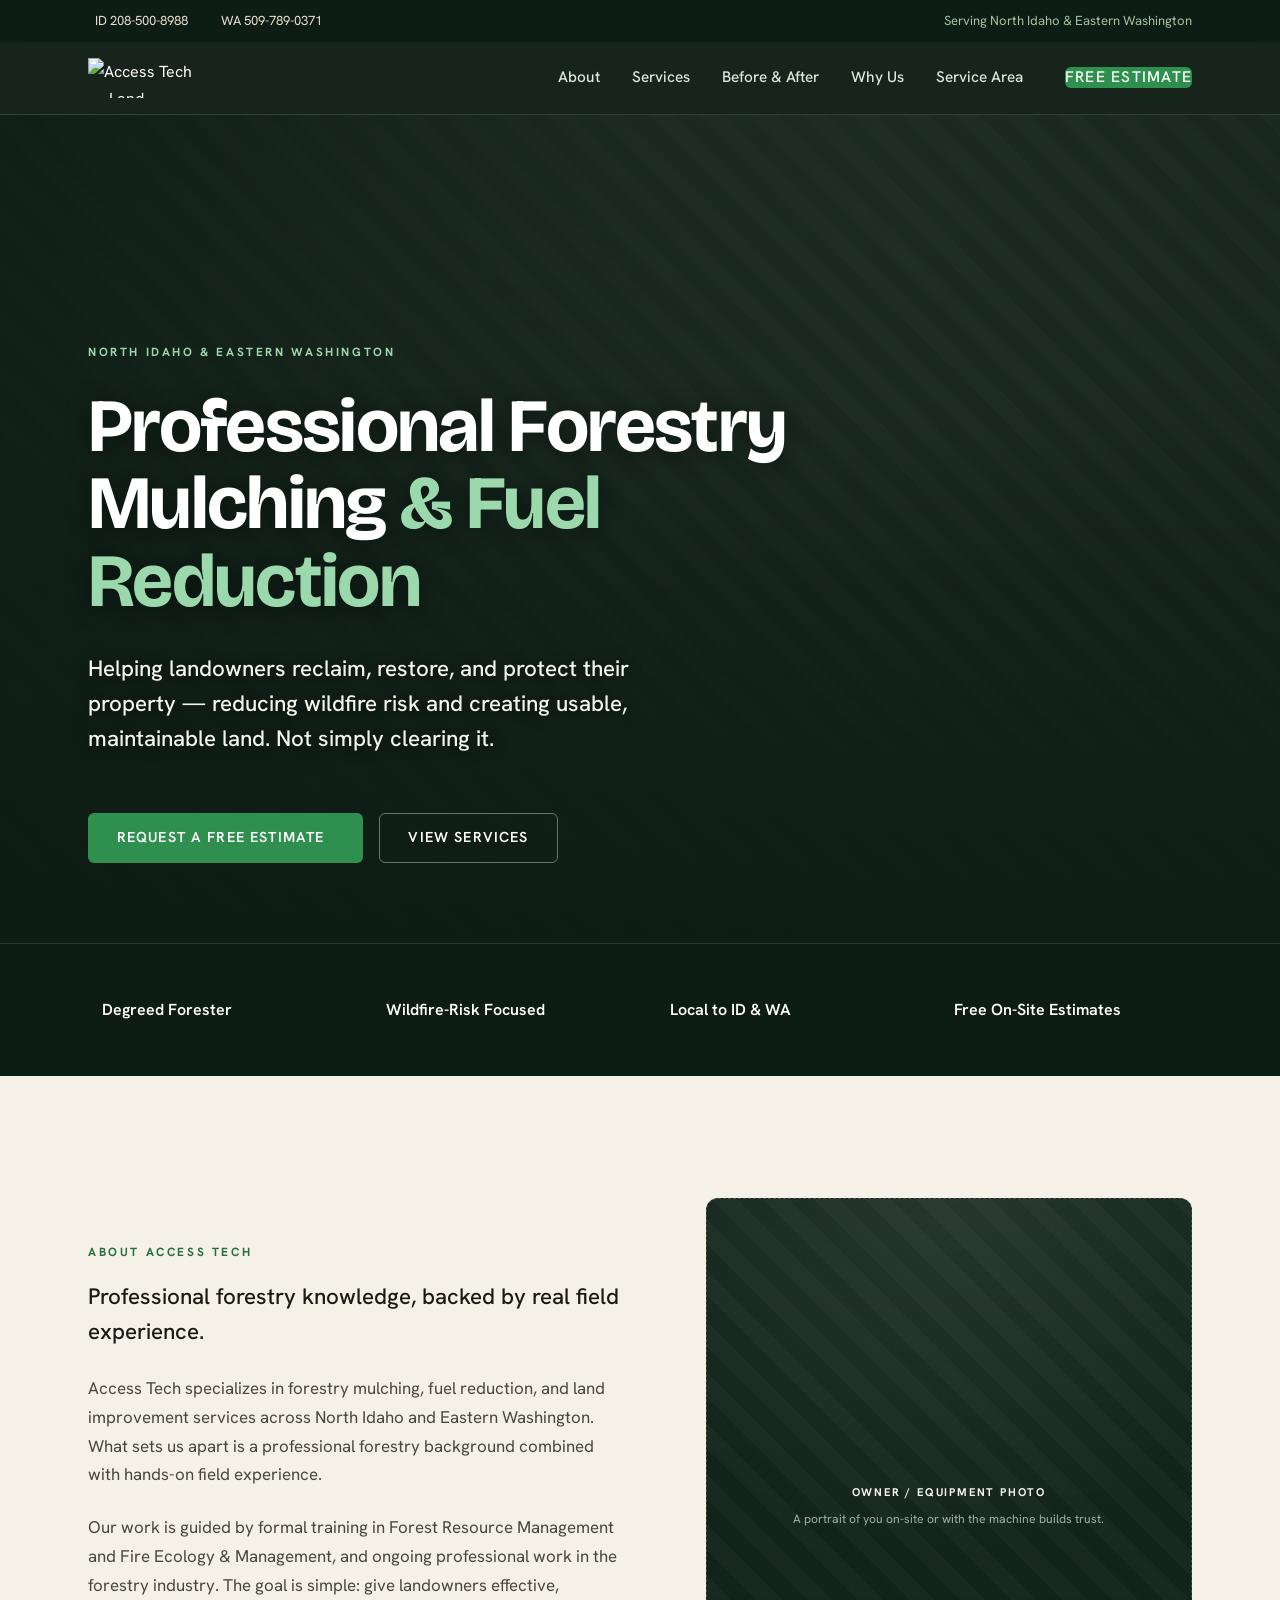
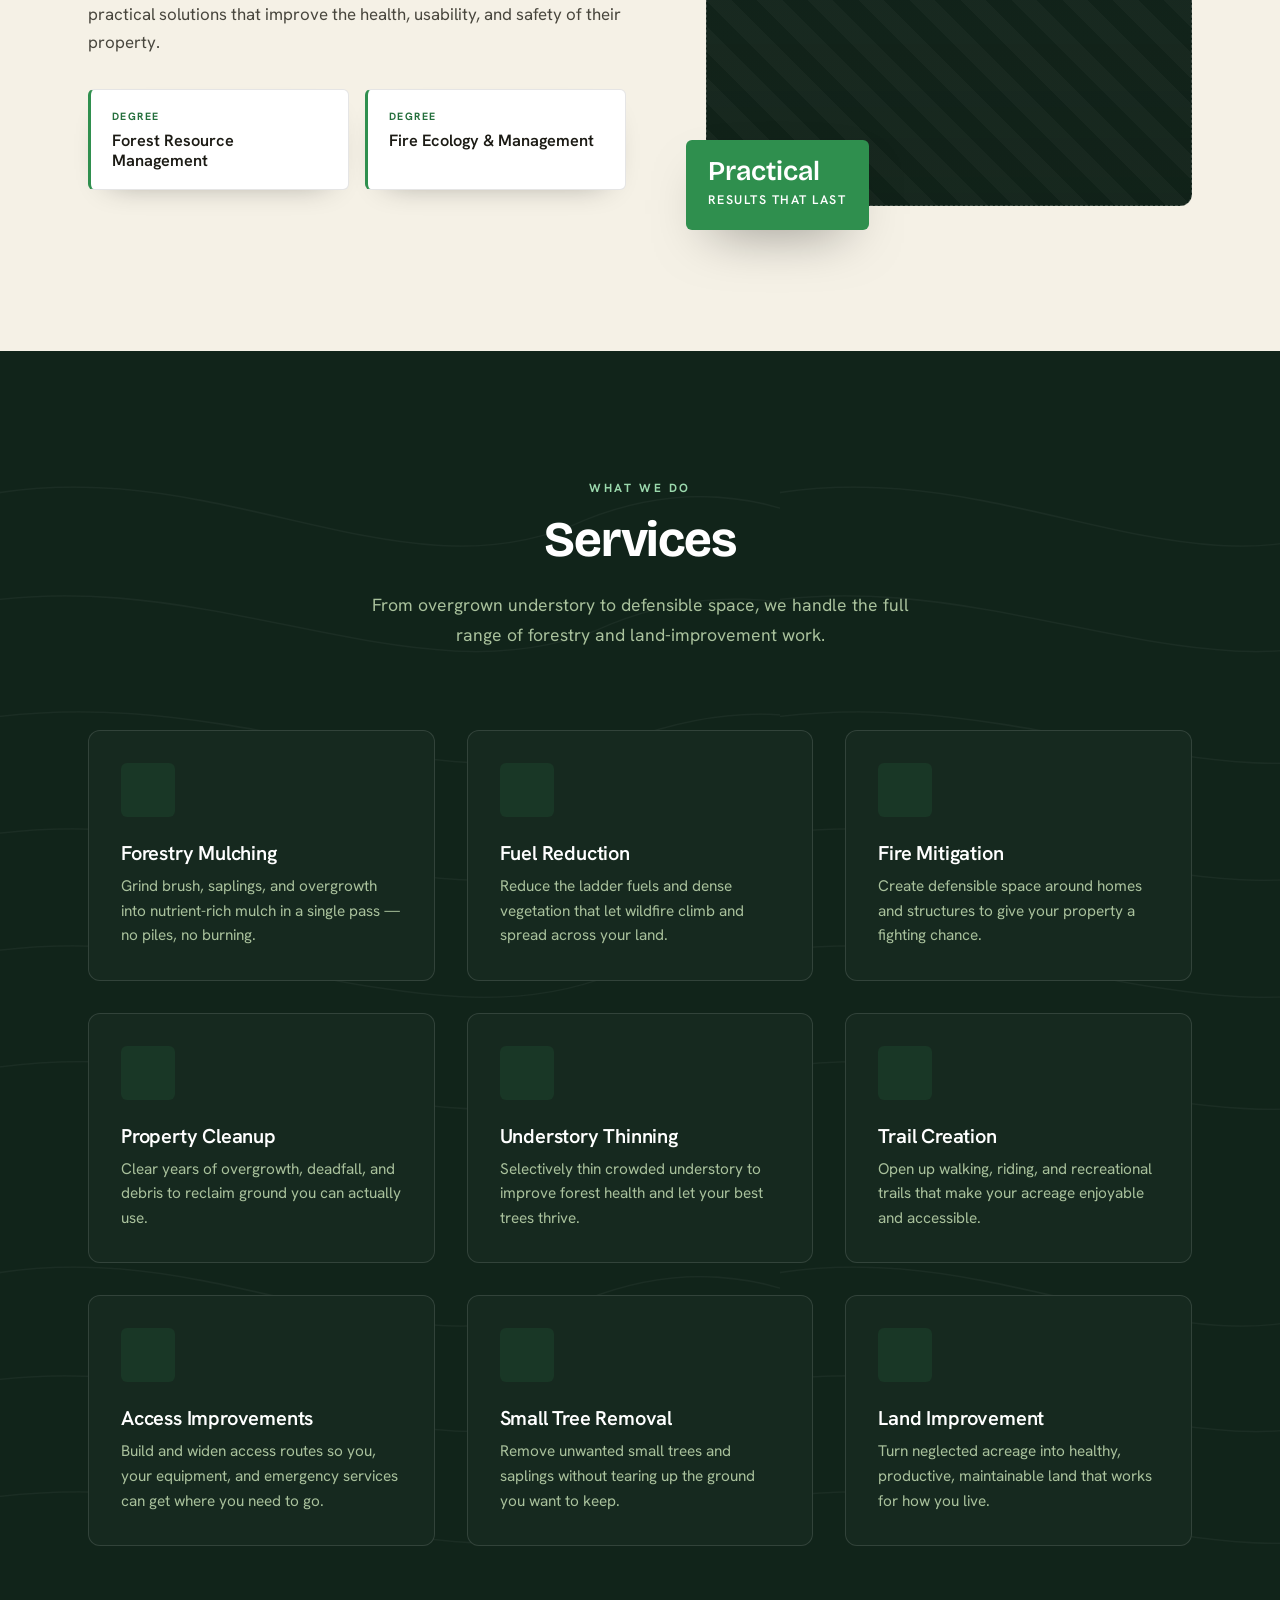
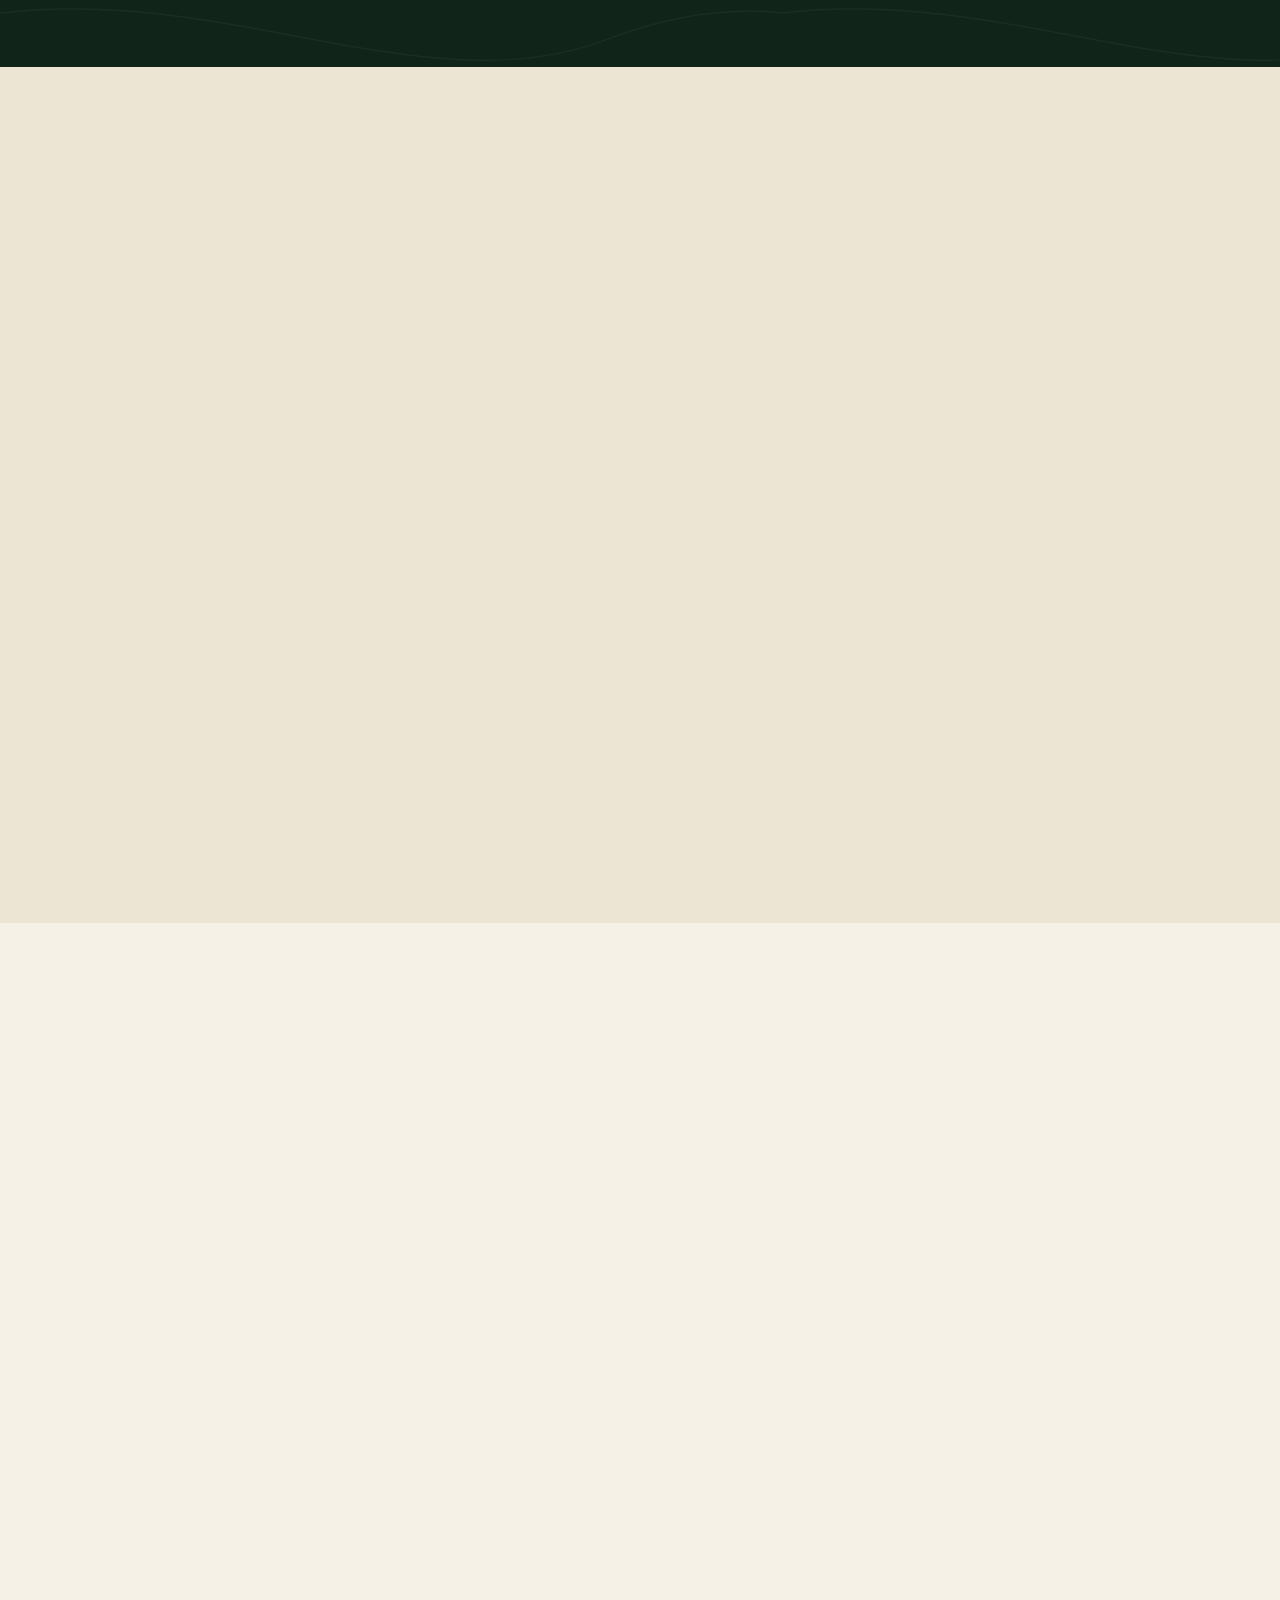
==== commit 2acd5ff5: "Work open issues: self-host fonts, branded og-image, perf + privacy polish - #12 (partial): self-hos" ====
--- a/index.html
+++ b/index.html
@@ -6,7 +6,7 @@
 <title>Access Tech — Forestry Mulching & Fuel Reduction | North Idaho & Eastern WA</title>
 
 <!-- Favicon -->
-<link rel="icon" type="image/svg+xml" href="/favicon.svg">
+<link rel="icon" type="image/png" href="/images/logo-icon.png">
 
 <!-- SEO -->
 <meta name="description" content="Professional forestry mulching, fuel reduction, and land improvement across North Idaho and Eastern Washington. Reduce wildfire risk and reclaim usable, maintainable land. Free on-site estimates.">
@@ -18,22 +18,41 @@
 <meta property="og:title" content="Access Tech — Forestry Mulching & Fuel Reduction | North Idaho & Eastern WA">
 <meta property="og:description" content="Professional forestry mulching, fuel reduction, and land improvement across North Idaho and Eastern Washington. Reduce wildfire risk and reclaim usable, maintainable land. Free on-site estimates.">
 <meta property="og:type" content="website">
-<!-- TODO: replace with a real, branded 1200x630 social share image before launch (free stock placeholder for now) -->
-<meta property="og:image" content="https://loremflickr.com/1200/630/pine,forest?lock=63">
+<meta property="og:url" content="https://accesstechnw.com/">
+<link rel="canonical" href="https://accesstechnw.com/">
+<link rel="preload" as="image" href="/images/mulcher-cleared-area.webp">
+<meta property="og:image" content="https://accesstechnw.com/images/og-image.jpg">
 
 <!-- Twitter -->
 <meta name="twitter:card" content="summary_large_image">
 <meta name="twitter:title" content="Access Tech — Forestry Mulching & Fuel Reduction | North Idaho & Eastern WA">
 <meta name="twitter:description" content="Professional forestry mulching, fuel reduction, and land improvement across North Idaho and Eastern Washington. Reduce wildfire risk and reclaim usable, maintainable land. Free on-site estimates.">
-<meta name="twitter:image" content="https://loremflickr.com/1200/630/pine,forest?lock=63">
-
-<link rel="preconnect" href="https://fonts.googleapis.com">
-<link rel="preconnect" href="https://fonts.gstatic.com" crossorigin>
-<!-- free stock imagery (LoremFlickr → Flickr CDN); swap for real photos at launch -->
-<link rel="preconnect" href="https://loremflickr.com">
-<link rel="preconnect" href="https://live.staticflickr.com" crossorigin>
-<link rel="dns-prefetch" href="https://loremflickr.com">
-<link href="https://fonts.googleapis.com/css2?family=Bricolage+Grotesque:opsz,wght@12..96,400..800&family=Hanken+Grotesk:wght@400;500;600;700;800&display=swap" rel="stylesheet">
+<meta name="twitter:image" content="https://accesstechnw.com/images/og-image.jpg">
+
+<!-- Local SEO: LocalBusiness structured data -->
+<script type="application/ld+json">
+{
+  "@context":"https://schema.org",
+  "@type":"LocalBusiness",
+  "name":"Access Tech",
+  "description":"Professional forestry mulching, fuel reduction, and land improvement across North Idaho and Eastern Washington.",
+  "url":"https://accesstechnw.com",
+  "logo":"https://accesstechnw.com/images/logo-color.png",
+  "image":"https://accesstechnw.com/images/og-image.jpg",
+  "telephone":"+1-208-500-8988",
+  "areaServed":["North Idaho","Eastern Washington"],
+  "knowsAbout":["Forestry Mulching","Fuel Reduction","Fire Mitigation","Property Cleanup","Understory Thinning","Trail Creation","Access Improvements","Small Tree Removal","Land Improvement"],
+  "contactPoint":[
+    {"@type":"ContactPoint","telephone":"+1-208-500-8988","areaServed":"US-ID","contactType":"sales"},
+    {"@type":"ContactPoint","telephone":"+1-509-789-0371","areaServed":"US-WA","contactType":"sales"}
+  ]
+}
+</script>
+
+<!-- fonts self-hosted (latin subsets) — see /fonts -->
+<link rel="preload" as="font" type="font/woff2" href="/fonts/bricolage-grotesque-400-800-latin.woff2" crossorigin>
+<link rel="preload" as="font" type="font/woff2" href="/fonts/hanken-grotesk-400-latin.woff2" crossorigin>
+<link rel="stylesheet" href="/fonts/fonts.css">
 <style>
   :root{
     /* ---- palette ---- */
@@ -41,7 +60,7 @@
     --forest-600:#2f5a3a; --moss-500:#688a5c; --moss-300:#a9c19c;
     --bone:#f5f1e6; --bone-200:#ece5d4; --kraft:#d8c8a4;
     --ink:#1b1a14; --ink-soft:#48463d; --bark:#4a3a28;
-    --ember:#d2561e; --ember-dark:#b1430f; --ember-soft:#e8a878;
+    --ember:#2f8f4e; --ember-dark:#236e3b; --ember-soft:#9bd9ad; /* recolored green (was orange) to match the Access Tech brand */
     --line:rgba(0,0,0,.10); --line-light:rgba(255,255,255,.12);
     --shadow:0 22px 55px -26px rgba(0,0,0,.5);
     --shadow-sm:0 12px 32px -22px rgba(0,0,0,.45);
@@ -93,7 +112,7 @@
 
   .eyebrow{
     font-family:var(--font-sans);text-transform:uppercase;letter-spacing:.22em;
-    font-weight:700;font-size:.74rem;color:var(--ember);display:inline-block;
+    font-weight:700;font-size:.74rem;color:var(--ember-dark);display:inline-block;
   }
   .eyebrow.light{color:var(--ember-soft)}
 
@@ -114,8 +133,8 @@
     transition:transform .18s ease,box-shadow .18s ease,background .18s ease,border-color .18s ease;
   }
   .btn svg{width:18px;height:18px}
-  .btn-primary{background:var(--ember);color:#fff;box-shadow:0 12px 26px -12px rgba(210,86,30,.85)}
-  .btn-primary:hover{background:var(--ember-dark);transform:translateY(-2px);box-shadow:0 18px 32px -12px rgba(210,86,30,.9)}
+  .btn-primary{background:var(--ember);color:#fff}
+  .btn-primary:hover{background:var(--ember-dark);transform:translateY(-2px)}
   .btn-ghost{background:transparent;color:#fff;border:1.5px solid rgba(255,255,255,.38)}
   .btn-ghost:hover{border-color:#fff;background:rgba(255,255,255,.08);transform:translateY(-2px)}
   .btn-dark{background:var(--pine-900);color:var(--bone)}
@@ -149,19 +168,23 @@
   .brand .mark{width:40px;height:40px;flex:none}
   .brand .bname,.v2-brand .bname{font-family:var(--font-display);font-optical-sizing:auto;font-weight:700;font-size:1.32rem;line-height:1;letter-spacing:-.015em;display:block}
   .brand .bsub,.v2-brand .bsub{display:block;font-family:var(--font-sans);font-size:.58rem;letter-spacing:.28em;color:var(--moss-300);text-transform:uppercase;margin-top:3px;font-weight:600;line-height:1}
+  .brand-logo{height:40px;width:auto;max-width:60vw;display:block}
+  footer .brand-logo{height:38px}
   nav.menu{display:flex;align-items:center;gap:2rem}
   nav.menu a{font-family:var(--font-sans);font-size:.96rem;font-weight:500;color:#dfe7d8;position:relative;padding:.2rem 0}
   nav.menu a::after{content:"";position:absolute;left:0;bottom:-3px;height:2px;width:0;background:var(--ember);transition:width .2s ease}
   nav.menu a:hover{color:#fff}
   nav.menu a:hover::after{width:100%}
   .nav-cta{margin-left:.6rem}
+  nav.menu a.nav-cta{color:#fff}
+  .nav-cta::after{display:none}
   .burger{display:none;background:none;border:none;cursor:pointer;flex-direction:column;gap:5px;padding:8px}
   .burger span{width:24px;height:2px;background:#fff;display:block;transition:.25s}
 
   /* ===================== HERO ===================== */
   .hero{min-height:92vh;display:flex;align-items:flex-end;color:#fff;position:relative;background:var(--pine-900);overflow:hidden}
   .hero-bg{position:absolute;inset:0;z-index:0}
-  .hero-bg .ph{position:absolute;inset:0;height:100%;border:none;background:url("https://loremflickr.com/1600/900/pine,forest?lock=63") center/cover no-repeat,#1c2a22;z-index:0}
+  .hero-bg .ph{position:absolute;inset:0;height:100%;border:none;background:url("/images/mulcher-cleared-area.webp") center/cover no-repeat,#1c2a22;z-index:0}
   /* looping background video sits above the placeholder; if it fails to load the .ph shows through */
   .hero-video{position:absolute;inset:0;width:100%;height:100%;object-fit:cover;z-index:1}
   /* keep the gradient backdrop but drop the placeholder label/icon sitting behind the hero copy */
@@ -210,10 +233,10 @@
   .about-copy p.body:last-of-type{margin-bottom:0}
   .creds{display:grid;grid-template-columns:1fr 1fr;gap:var(--s2);margin-top:var(--s4)}
   .cred{background:#fff;border:1px solid var(--line);border-left:3px solid var(--ember);padding:1.1rem 1.3rem;border-radius:var(--radius);box-shadow:var(--shadow-sm)}
-  .cred .k{font-family:var(--font-sans);text-transform:uppercase;letter-spacing:.14em;font-size:.66rem;color:var(--ember);font-weight:700}
+  .cred .k{font-family:var(--font-sans);text-transform:uppercase;letter-spacing:.14em;font-size:.66rem;color:var(--ember-dark);font-weight:700}
   .cred .v{font-family:var(--font-sans);font-weight:600;font-size:1.02rem;color:var(--ink);margin-top:.3rem;line-height:1.25}
   .about-visual{position:relative;margin-bottom:24px}
-  .about-visual .ph{aspect-ratio:4/5;border-radius:var(--radius-lg);background:linear-gradient(180deg,rgba(13,28,20,.28),rgba(13,28,20,.58)),url("https://loremflickr.com/800/1000/forestry?lock=41") center/cover no-repeat,#16291f}
+  .about-visual .ph{aspect-ratio:4/5;border-radius:var(--radius-lg);background:linear-gradient(180deg,rgba(13,28,20,.28),rgba(13,28,20,.58)),url("/images/mulcher-at-work.webp") center/cover no-repeat,#16291f}
   .about-badge{position:absolute;bottom:-24px;left:-20px;background:var(--ember);color:#fff;padding:1.15rem 1.4rem;border-radius:var(--radius);box-shadow:var(--shadow)}
   .about-badge .n{font-family:var(--font-display);font-optical-sizing:auto;font-weight:600;font-size:1.7rem;line-height:1}
   .about-badge .t{font-size:.78rem;text-transform:uppercase;letter-spacing:.12em;font-weight:600;margin-top:.3rem}
@@ -225,21 +248,21 @@
     display:flex;flex-direction:column;transition:transform .2s ease,border-color .2s ease,background .2s ease;position:relative;overflow:hidden;
   }
   .svc::before{content:"";position:absolute;left:0;top:0;width:3px;height:0;background:var(--ember);transition:height .25s ease}
-  .svc:hover{transform:translateY(-5px);background:var(--pine-700);border-color:rgba(232,168,120,.4)}
+  .svc:hover{transform:translateY(-5px);background:var(--pine-700);border-color:rgba(155,217,173,.4)}
   .svc:hover::before{height:100%}
-  .svc-ic{width:54px;height:54px;border-radius:var(--radius);background:rgba(210,86,30,.14);display:flex;align-items:center;justify-content:center;margin-bottom:var(--s3)}
+  .svc-ic{width:54px;height:54px;border-radius:var(--radius);background:rgba(47,143,78,.14);display:flex;align-items:center;justify-content:center;margin-bottom:var(--s3)}
   .svc-ic svg{width:26px;height:26px;color:var(--ember-soft);stroke-width:1.6}
   .svc h3{font-size:1.25rem;color:#fff;margin-bottom:.5rem}
   .svc p{font-size:.96rem;color:var(--moss-300);line-height:1.6}
 
   /* ===================== BEFORE & AFTER ===================== */
-  .ba-note{display:inline-flex;align-items:center;gap:.5rem;background:rgba(210,86,30,.1);border:1px solid rgba(210,86,30,.25);color:var(--ember);padding:.55rem 1rem;border-radius:2rem;font-size:.8rem;font-weight:600;letter-spacing:.04em;text-transform:uppercase;margin-top:var(--s3)}
+  .ba-note{display:inline-flex;align-items:center;gap:.5rem;background:rgba(47,143,78,.1);border:1px solid rgba(47,143,78,.25);color:var(--ember-dark);padding:.55rem 1rem;border-radius:2rem;font-size:.8rem;font-weight:600;letter-spacing:.04em;text-transform:uppercase;margin-top:var(--s3)}
   .ba-grid{display:grid;grid-template-columns:repeat(3,1fr);gap:var(--s4)}
   .ba-card{background:#fff;border:1px solid var(--line);border-radius:var(--radius-lg);overflow:hidden;box-shadow:var(--shadow-sm)}
   .ba-pair{display:grid;grid-template-columns:1fr 1fr;gap:3px;background:#fff}
   .ba-pair .ph{aspect-ratio:1/1;justify-content:flex-end}
-  .ba-pair .ph.before{background:linear-gradient(180deg,rgba(0,0,0,.12),rgba(13,28,20,.6)),url("https://loremflickr.com/800/800/evergreen,forest?lock=64") center/cover no-repeat,#1c3322}
-  .ba-pair .ph.after{background:linear-gradient(180deg,rgba(0,0,0,.12),rgba(13,28,20,.55)),url("https://loremflickr.com/800/800/pine,forest?lock=65") center/cover no-repeat,#1c3322}
+  .ba-pair .ph.before{background:linear-gradient(180deg,rgba(0,0,0,.12),rgba(13,28,20,.6)),#1c3322}
+  .ba-pair .ph.after{background:linear-gradient(180deg,rgba(0,0,0,.12),rgba(13,28,20,.55)),#1c3322}
   .ba-flag{position:absolute;top:12px;left:12px;z-index:2;font-family:var(--font-sans);font-size:.62rem;letter-spacing:.14em;text-transform:uppercase;padding:.28rem .6rem;border-radius:2px;font-weight:700}
   .ba-flag.b{background:rgba(0,0,0,.55);color:#fff}
   .ba-flag.a{background:var(--ember);color:#fff}
@@ -263,11 +286,11 @@
   .area-tag{border:1px solid var(--line-light);border-radius:2rem;padding:.55rem 1rem;font-size:.88rem;color:#dfe7d8;display:flex;align-items:center;gap:.45rem}
   .area-tag svg{width:14px;height:14px;color:var(--ember-soft)}
   .area-map{position:relative;aspect-ratio:4/3;border-radius:var(--radius-lg);overflow:hidden;border:1px solid var(--line-light);background:var(--pine-950)}
-  .area-map .ph{height:100%;background:linear-gradient(180deg,rgba(13,28,20,.32),rgba(13,28,20,.62)),url("https://loremflickr.com/1000/750/forest,aerial?lock=66") center/cover no-repeat,#16291f;border-style:solid;border-color:var(--line-light)}
+  .area-map .ph{height:100%;background:linear-gradient(180deg,rgba(13,28,20,.32),rgba(13,28,20,.62)),#16291f;border-style:solid;border-color:var(--line-light)}
   .pin{position:absolute;display:flex;flex-direction:column;align-items:center;z-index:3;color:#fff}
-  .pin .dot{width:14px;height:14px;border-radius:50%;background:var(--ember);box-shadow:0 0 0 6px rgba(210,86,30,.25);animation:pulse 2.4s infinite}
+  .pin .dot{width:14px;height:14px;border-radius:50%;background:var(--ember);box-shadow:0 0 0 6px rgba(47,143,78,.25);animation:pulse 2.4s infinite}
   .pin .lbl{font-family:var(--font-sans);font-size:.7rem;letter-spacing:.1em;text-transform:uppercase;font-weight:600;margin-top:.45rem;background:rgba(0,0,0,.5);padding:.22rem .55rem;border-radius:2px}
-  @keyframes pulse{0%{box-shadow:0 0 0 0 rgba(210,86,30,.5)}70%{box-shadow:0 0 0 14px rgba(210,86,30,0)}100%{box-shadow:0 0 0 0 rgba(210,86,30,0)}}
+  @keyframes pulse{0%{box-shadow:0 0 0 0 rgba(47,143,78,.5)}70%{box-shadow:0 0 0 14px rgba(47,143,78,0)}100%{box-shadow:0 0 0 0 rgba(47,143,78,0)}}
 
   /* ===================== ESTIMATE FORM ===================== */
   .est-grid{display:grid;grid-template-columns:.85fr 1.15fr;gap:var(--s6);align-items:start}
@@ -283,17 +306,17 @@
   .fld{margin-bottom:var(--s3)}
   .frow{display:grid;grid-template-columns:1fr 1fr;gap:var(--s3)}
   label{display:block;font-family:var(--font-sans);text-transform:uppercase;letter-spacing:.09em;font-size:.72rem;font-weight:700;color:var(--bark);margin-bottom:.5rem}
-  label .req{color:var(--ember)}
+  label .req{color:var(--ember-dark)}
   label .opt{color:#8a8473;font-weight:500;text-transform:none;letter-spacing:0}
   input,textarea,select{
     width:100%;font-family:var(--font-sans);font-size:.98rem;color:var(--ink);
     padding:.85rem .95rem;border:1px solid #cfc6b0;border-radius:var(--radius);background:var(--bone);
     transition:border-color .15s ease,box-shadow .15s ease,background .15s ease;
   }
-  input:focus,textarea:focus,select:focus{outline:none;border-color:var(--ember);box-shadow:0 0 0 3px rgba(210,86,30,.14);background:#fff}
+  input:focus,textarea:focus,select:focus{outline:none;border-color:var(--ember-dark);box-shadow:0 0 0 3px rgba(47,143,78,.14);background:#fff}
   textarea{resize:vertical;min-height:120px}
   .file-drop{border:1.5px dashed #cfc6b0;border-radius:var(--radius);padding:1.4rem;text-align:center;background:var(--bone);color:var(--ink-soft);font-size:.92rem;display:flex;flex-direction:column;align-items:center;gap:.55rem;cursor:pointer;transition:border-color .15s ease}
-  .file-drop:hover{border-color:var(--ember)}
+  .file-drop:hover{border-color:var(--ember-dark)}
   .file-drop svg{width:26px;height:26px;color:var(--moss-500)}
   .file-drop small{color:#8a8473}
   form.est .btn{width:100%;justify-content:center;margin-top:var(--s2);padding:1.1rem}
@@ -317,21 +340,26 @@
   /* ---------- reveal ---------- */
   .reveal{opacity:0;transform:translateY(26px);transition:opacity .7s ease,transform .7s ease}
   .reveal.in{opacity:1;transform:none}
-  .hero-inner > *{opacity:0;transform:translateY(20px);animation:rise .85s ease forwards}
-  .hero-inner > *:nth-child(1){animation-delay:.05s}
-  .hero-inner > *:nth-child(2){animation-delay:.2s}
-  .hero-inner > *:nth-child(3){animation-delay:.35s}
-  .hero-inner > *:nth-child(4){animation-delay:.5s}
+  .hero-inner > *,.v2-hero-inner > *{opacity:0;transform:translateY(20px);animation:rise .85s ease forwards}
+  .hero-inner > *:nth-child(1),.v2-hero-inner > *:nth-child(1){animation-delay:.05s}
+  .hero-inner > *:nth-child(2),.v2-hero-inner > *:nth-child(2){animation-delay:.2s}
+  .hero-inner > *:nth-child(3),.v2-hero-inner > *:nth-child(3){animation-delay:.35s}
+  .hero-inner > *:nth-child(4),.v2-hero-inner > *:nth-child(4){animation-delay:.5s}
+  .v2-hero-inner > *:nth-child(5){animation-delay:.62s}
   @keyframes rise{to{opacity:1;transform:none}}
 
   /* ===================================================================
      OPTION TWO — concise green one-pager
      =================================================================== */
+  /* Option 2 type pairing: Cabinet Grotesk (display) + Satoshi (body), scoped to #layout-two */
+  #layout-two{--font-display:'Cabinet Grotesk',system-ui,sans-serif;--font-sans:'Satoshi',system-ui,-apple-system,sans-serif;font-family:var(--font-sans)}
+  /* one uniform medium weight for all Option 2 display type */
+  #layout-two h1,#layout-two h2,#layout-two .display,#layout-two .v2-brand .bname{font-weight:500;letter-spacing:-.01em}
   .v2-eyebrow{font-family:var(--font-sans);text-transform:uppercase;letter-spacing:.22em;font-weight:700;font-size:.74rem;color:var(--leaf);display:inline-block}
   .v2-eyebrow.light{color:var(--leaf-soft)}
   /* (headings default to --ink via the global ramp; dark-bg sections opt into #fff below) */
-  .v2-btn{background:var(--leaf);color:#fff;box-shadow:0 12px 26px -12px rgba(47,143,78,.85)}
-  .v2-btn:hover{background:var(--leaf-dark);transform:translateY(-2px);box-shadow:0 18px 32px -12px rgba(47,143,78,.9)}
+  .v2-btn{background:var(--leaf);color:#fff}
+  .v2-btn:hover{background:var(--leaf-dark);transform:translateY(-2px)}
   .v2-btn-ghost{background:transparent;color:#fff;border:1.5px solid rgba(255,255,255,.45)}
   .v2-btn-ghost:hover{border-color:#fff;background:rgba(255,255,255,.08);transform:translateY(-2px)}
 
@@ -349,13 +377,13 @@
   /* hero */
   .v2-hero{position:relative;color:#fff;background:var(--leaf-deep);overflow:hidden;min-height:84vh;display:flex;align-items:flex-end}
   .v2-hero-bg{position:absolute;inset:0;z-index:0}
-  .v2-hero-bg .ph{position:absolute;inset:0;height:100%;border:none;background:url("https://loremflickr.com/1600/900/mountains?lock=25") center/cover no-repeat,#18331f;z-index:0}
+  .v2-hero-bg .ph{position:absolute;inset:0;height:100%;border:none;background:url("/images/mulcher-cleared-area.webp") center/cover no-repeat,#18331f;z-index:0}
   .v2-hero-video{position:absolute;inset:0;width:100%;height:100%;object-fit:cover;z-index:1}
   .v2-hero-bg::after{content:"";position:absolute;inset:0;z-index:2;background:linear-gradient(180deg,rgba(19,50,31,.4),rgba(19,50,31,.3) 40%,rgba(19,50,31,.85) 82%,rgba(19,50,31,.96)),linear-gradient(90deg,rgba(19,50,31,.82),rgba(19,50,31,.22) 72%)}
   .v2-hero .wrap{position:relative;z-index:3;padding-block:clamp(4rem,8vw,6.5rem) clamp(2.5rem,5vw,4rem);width:100%}
   .v2-hero-inner{max-width:760px}
   .v2-hero h1{color:#fff;font-size:clamp(2.6rem,5.4vw,4.2rem);font-weight:700;line-height:1.03;margin:var(--s3) 0 var(--s3);text-shadow:0 2px 24px rgba(0,0,0,.45)}
-  .v2-hero h1 .accent{color:var(--leaf-soft);font-weight:700}
+  .v2-hero h1 .accent{color:var(--leaf-soft);font-weight:500}
   .v2-hero .lead{color:#eef6ec;max-width:600px;text-shadow:0 1px 14px rgba(0,0,0,.5)}
   .v2-actions{display:flex;gap:var(--s2);margin:var(--s4) 0 var(--s4);flex-wrap:wrap}
   .v2-points{display:flex;flex-wrap:wrap;gap:.7rem 1.6rem;list-style:none;padding-top:var(--s2);border-top:1px solid rgba(255,255,255,.14)}
@@ -387,8 +415,8 @@
   .v2-ba{background:#fff;border:1px solid var(--line);border-radius:var(--radius-lg);overflow:hidden;box-shadow:var(--shadow-sm)}
   .v2-ba-pair{display:grid;grid-template-columns:1fr 1fr;gap:3px}
   .v2-ba-pair .ph{aspect-ratio:1/1;justify-content:flex-end}
-  .v2-ba-pair .ph.before{background:linear-gradient(180deg,rgba(0,0,0,.12),rgba(19,50,31,.62)),url("https://loremflickr.com/800/800/evergreen,forest?lock=64") center/cover no-repeat,#1a3d27}
-  .v2-ba-pair .ph.after{background:linear-gradient(180deg,rgba(0,0,0,.12),rgba(19,50,31,.55)),url("https://loremflickr.com/800/800/pine,forest?lock=65") center/cover no-repeat,#1a3d27}
+  .v2-ba-pair .ph.before{background:linear-gradient(180deg,rgba(0,0,0,.12),rgba(19,50,31,.62)),#1a3d27}
+  .v2-ba-pair .ph.after{background:linear-gradient(180deg,rgba(0,0,0,.12),rgba(19,50,31,.55)),#1a3d27}
   .v2-flag{position:absolute;top:10px;left:10px;z-index:2;font-size:.6rem;letter-spacing:.14em;text-transform:uppercase;padding:.26rem .55rem;border-radius:2px;font-weight:700}
   .v2-flag.b{background:rgba(0,0,0,.55);color:#fff}
   .v2-flag.a{background:var(--leaf);color:#fff}
@@ -411,7 +439,7 @@
   .v2-phone-card{display:flex;align-items:center;gap:.9rem;background:#fff;border:1px solid var(--line);border-left:3px solid var(--leaf);color:var(--ink);padding:.95rem 1.2rem;border-radius:var(--radius);margin-bottom:.7rem;box-shadow:var(--shadow-sm)}
   .v2-phone-card svg{width:24px;height:24px;color:var(--leaf-dark);flex:none}
   .v2-phone-card .pk{font-size:.66rem;text-transform:uppercase;letter-spacing:.16em;color:var(--leaf-dark);font-weight:700}
-  .v2-phone-card .pv{font-family:var(--font-display);font-weight:600;font-size:1.3rem;margin-top:.1rem}
+  .v2-phone-card .pv{font-family:var(--font-display);font-weight:500;font-size:1.3rem;margin-top:.1rem}
   .v2-area-tags{display:flex;flex-wrap:wrap;gap:.5rem;margin-top:var(--s3)}
   .v2-area-tag{border:1px solid rgba(47,143,78,.3);background:rgba(47,143,78,.06);border-radius:2rem;padding:.45rem .9rem;font-size:.82rem;color:var(--leaf-dark);font-weight:600}
   #layout-two form.est{border-top:3px solid var(--leaf)}
@@ -427,23 +455,6 @@
   .v2-foot-links a:hover{color:#fff}
   .v2-foot-base{border-top:1px solid rgba(255,255,255,.12);margin-top:var(--s4);padding-top:var(--s3);font-size:.8rem;color:#84a888;text-align:center}
 
-  /* ===================== VERSION TOGGLE (bottom) ===================== */
-  .vtoggle{
-    position:fixed;left:50%;bottom:18px;transform:translateX(-50%);z-index:200;
-    display:flex;gap:4px;background:rgba(13,28,20,.92);backdrop-filter:blur(10px);
-    border:1px solid rgba(255,255,255,.16);padding:5px;border-radius:999px;
-    box-shadow:0 16px 40px -16px rgba(0,0,0,.7);
-  }
-  .vtoggle button{
-    font-family:var(--font-sans);font-weight:700;font-size:.8rem;letter-spacing:.02em;
-    color:#cdd9c8;background:none;border:none;cursor:pointer;padding:.5rem 1.1rem;border-radius:999px;
-    display:flex;flex-direction:column;align-items:center;line-height:1.15;transition:background .2s,color .2s;
-  }
-  .vtoggle button small{font-size:.58rem;opacity:.75;font-weight:600;letter-spacing:.1em;text-transform:uppercase;margin-top:1px}
-  .vtoggle button:hover{color:#fff}
-  .vtoggle button.active{color:#fff}
-  .vtoggle button[data-layout="1"].active{background:var(--ember)}
-  .vtoggle button[data-layout="2"].active{background:var(--leaf)}
 
   /* ===================== RESPONSIVE ===================== */
   @media(max-width:900px){
@@ -461,6 +472,9 @@
     .v2-cta-grid{grid-template-columns:1fr;gap:var(--s5)}
   }
   @media(max-width:680px){
+    body{padding-bottom:84px} /* clear fixed layout toggle */
+    .brand-logo{height:34px}
+    .v2-hero{min-height:72vh}
     /* full-screen overlay nav (Option 1) */
     nav.menu{
       position:fixed;inset:0;width:100%;max-width:none;height:100vh;height:100dvh;
@@ -490,9 +504,16 @@
   @media(max-width:420px){
     .v2-svc-grid{grid-template-columns:1fr}
   }
+  /* a11y: visible keyboard focus + skip link */
+  a:focus-visible,button:focus-visible,input:focus-visible,textarea:focus-visible,select:focus-visible,.btn:focus-visible{outline:2px solid var(--ember-dark);outline-offset:2px}
+  .skip-link{position:absolute;left:-999px;top:0;z-index:300;background:var(--ember-dark);color:#fff;padding:.65rem 1rem;border-radius:0 0 6px 0;font-family:var(--font-sans);font-weight:600}
+  .skip-link:focus{left:0}
+  /* defer rendering of below-the-fold sections (perf) */
+  #about,#services,#gallery,#why,#area,#estimate,.final,footer{content-visibility:auto;contain-intrinsic-size:auto 700px}
 </style>
 </head>
 <body>
+<a class="skip-link" href="#top">Skip to content</a>
 
 <!-- ============================================================= -->
 <!-- ============ OPTION ONE  (orange theme, full site) =========== -->
@@ -503,8 +524,8 @@
 <div class="utility">
   <div class="wrap">
     <div class="u-phones">
-      <a href="tel:2085008988"><svg viewBox="0 0 24 24" fill="none" stroke="currentColor" stroke-width="2" stroke-linecap="round" stroke-linejoin="round"><path d="M22 16.92v3a2 2 0 0 1-2.18 2 19.79 19.79 0 0 1-8.63-3.07 19.5 19.5 0 0 1-6-6 19.79 19.79 0 0 1-3.07-8.67A2 2 0 0 1 4.11 2h3a2 2 0 0 1 2 1.72c.13.96.36 1.9.7 2.81a2 2 0 0 1-.45 2.11L8.09 9.91a16 16 0 0 0 6 6l1.27-1.27a2 2 0 0 1 2.11-.45c.91.34 1.85.57 2.81.7A2 2 0 0 1 22 16.92z"/></svg> ID&nbsp;208-500-8988</a>
-      <a href="tel:5097890371"><svg viewBox="0 0 24 24" fill="none" stroke="currentColor" stroke-width="2" stroke-linecap="round" stroke-linejoin="round"><path d="M22 16.92v3a2 2 0 0 1-2.18 2 19.79 19.79 0 0 1-8.63-3.07 19.5 19.5 0 0 1-6-6 19.79 19.79 0 0 1-3.07-8.67A2 2 0 0 1 4.11 2h3a2 2 0 0 1 2 1.72c.13.96.36 1.9.7 2.81a2 2 0 0 1-.45 2.11L8.09 9.91a16 16 0 0 0 6 6l1.27-1.27a2 2 0 0 1 2.11-.45c.91.34 1.85.57 2.81.7A2 2 0 0 1 22 16.92z"/></svg> WA&nbsp;509-789-0371</a>
+      <a href="tel:2085008988"><i data-lucide="phone"></i> ID&nbsp;208-500-8988</a>
+      <a href="tel:5097890371"><i data-lucide="phone"></i> WA&nbsp;509-789-0371</a>
     </div>
     <div class="u-area">Serving North Idaho &amp; Eastern Washington</div>
   </div>
@@ -513,14 +534,7 @@
 <!-- ============ NAV ============ -->
 <header class="nav">
   <div class="wrap">
-    <a class="brand" href="#top">
-      <svg class="mark" viewBox="0 0 48 48" fill="none">
-        <rect width="48" height="48" rx="7" fill="#d2561e"/>
-        <path d="M24 9 14 26h6l-5 9h18l-5-9h6L24 9z" fill="#0d1c14"/>
-        <rect x="22.5" y="33" width="3" height="6" fill="#0d1c14"/>
-      </svg>
-      <span><span class="bname">Access&nbsp;Tech</span><span class="bsub">Forestry &amp; Land</span></span>
-    </a>
+    <a class="brand" href="#top"><img class="brand-logo" src="/images/logo-white.png" alt="Access Tech — Land Management" width="170" height="65"></a>
     <nav class="menu" id="menu">
       <a href="#about">About</a>
       <a href="#services">Services</a>
@@ -537,12 +551,12 @@
 <section class="hero" id="top">
   <div class="hero-bg">
     <div class="ph">
-      <svg viewBox="0 0 24 24" fill="none" stroke="currentColor" stroke-width="1.5"><path d="m21 16-4 4-4-4"/><path d="M17 20V4"/><path d="m3 8 4-4 4 4"/><path d="M7 4v16"/></svg>
+      <i data-lucide="image"></i>
       <div class="ph-tag">Hero Video / Photo</div>
       <div class="ph-sub">Drop in a short looping clip — a mulcher working a lot, or slow drone footage over cleared land.</div>
     </div>
     <!-- Hero background. The photo poster fills the space now; to go animated later, add a <source src="/hero.mp4" type="video/mp4"> inside this <video>. -->
-    <video class="hero-video" autoplay muted loop playsinline poster="https://loremflickr.com/1600/900/pine,forest?lock=63"></video>
+    <video class="hero-video" autoplay muted loop playsinline poster="/images/mulcher-cleared-area.webp"></video>
   </div>
   <div class="wrap">
     <div class="hero-inner">
@@ -552,7 +566,7 @@
       <div class="hero-actions">
         <a class="btn btn-primary" href="#estimate">
           Request a Free Estimate
-          <svg viewBox="0 0 24 24" fill="none" stroke="currentColor" stroke-width="2.5" stroke-linecap="round" stroke-linejoin="round"><path d="M5 12h14"/><path d="m12 5 7 7-7 7"/></svg>
+          <i data-lucide="arrow-right"></i>
         </a>
         <a class="btn btn-ghost" href="#services">View Services</a>
       </div>
@@ -563,10 +577,10 @@
 <!-- ============ TRUST BAND ============ -->
 <section class="trust">
   <div class="wrap">
-    <div class="trust-item"><svg viewBox="0 0 24 24" fill="none" stroke="currentColor" stroke-width="1.8" stroke-linecap="round" stroke-linejoin="round"><path d="M22 10v6M2 10l10-5 10 5-10 5z"/><path d="M6 12v5c3 3 9 3 12 0v-5"/></svg><b>Degreed Forester</b></div>
-    <div class="trust-item"><svg viewBox="0 0 24 24" fill="none" stroke="currentColor" stroke-width="1.8" stroke-linecap="round" stroke-linejoin="round"><path d="M20 13c0 5-3.5 7.5-7.66 8.95a1 1 0 0 1-.67-.01C7.5 20.5 4 18 4 13V6a1 1 0 0 1 1-1c2 0 4.5-1.2 6.24-2.72a1.17 1.17 0 0 1 1.52 0C14.51 3.81 17 5 19 5a1 1 0 0 1 1 1z"/></svg><b>Wildfire-Risk Focused</b></div>
-    <div class="trust-item"><svg viewBox="0 0 24 24" fill="none" stroke="currentColor" stroke-width="1.8" stroke-linecap="round" stroke-linejoin="round"><path d="M20 10c0 6-8 12-8 12s-8-6-8-12a8 8 0 0 1 16 0Z"/><circle cx="12" cy="10" r="3"/></svg><b>Local to ID &amp; WA</b></div>
-    <div class="trust-item"><svg viewBox="0 0 24 24" fill="none" stroke="currentColor" stroke-width="1.8" stroke-linecap="round" stroke-linejoin="round"><path d="M9 11l3 3L22 4"/><path d="M21 12v7a2 2 0 0 1-2 2H5a2 2 0 0 1-2-2V5a2 2 0 0 1 2-2h11"/></svg><b>Free On-Site Estimates</b></div>
+    <div class="trust-item"><i data-lucide="graduation-cap"></i><b>Degreed Forester</b></div>
+    <div class="trust-item"><i data-lucide="shield"></i><b>Wildfire-Risk Focused</b></div>
+    <div class="trust-item"><i data-lucide="map-pin"></i><b>Local to ID &amp; WA</b></div>
+    <div class="trust-item"><i data-lucide="clipboard-check"></i><b>Free On-Site Estimates</b></div>
   </div>
 </section>
 
@@ -586,7 +600,7 @@
       </div>
       <div class="about-visual reveal">
         <div class="ph">
-          <svg viewBox="0 0 24 24" fill="none" stroke="currentColor" stroke-width="1.5"><circle cx="12" cy="8" r="4"/><path d="M4 21c0-4 4-6 8-6s8 2 8 6"/></svg>
+          <i data-lucide="user"></i>
           <div class="ph-tag">Owner / Equipment Photo</div>
           <div class="ph-sub">A portrait of you on-site or with the machine builds trust.</div>
         </div>
@@ -610,47 +624,47 @@
     </div>
     <div class="svc-grid">
       <div class="svc reveal">
-        <div class="svc-ic"><svg viewBox="0 0 24 24" fill="none" stroke="currentColor" stroke-linecap="round" stroke-linejoin="round"><path d="M12 2 8 8h8z"/><path d="M12 7 7 14h10z"/><path d="M12 12 6 20h12z"/><line x1="12" y1="20" x2="12" y2="22"/></svg></div>
+        <div class="svc-ic"><i data-lucide="trees"></i></div>
         <h3>Forestry Mulching</h3>
         <p>Grind brush, saplings, and overgrowth into nutrient-rich mulch in a single pass — no piles, no burning.</p>
       </div>
       <div class="svc reveal">
-        <div class="svc-ic"><svg viewBox="0 0 24 24" fill="none" stroke="currentColor" stroke-linecap="round" stroke-linejoin="round"><path d="M8.5 14.5A2.5 2.5 0 0 0 11 12c0-1.38-.5-2-1-3-1.07-2.14-.22-4.05 2-6 .5 2.5 2 4.9 4 6.5 2 1.6 3 3.5 3 5.5a7 7 0 1 1-14 0c0-1.15.43-2.29 1-3a2.5 2.5 0 0 0 2.5 2.5z"/></svg></div>
+        <div class="svc-ic"><i data-lucide="flame"></i></div>
         <h3>Fuel Reduction</h3>
         <p>Reduce the ladder fuels and dense vegetation that let wildfire climb and spread across your land.</p>
       </div>
       <div class="svc reveal">
-        <div class="svc-ic"><svg viewBox="0 0 24 24" fill="none" stroke="currentColor" stroke-linecap="round" stroke-linejoin="round"><path d="M20 13c0 5-3.5 7.5-7.66 8.95a1 1 0 0 1-.67-.01C7.5 20.5 4 18 4 13V6a1 1 0 0 1 1-1c2 0 4.5-1.2 6.24-2.72a1.17 1.17 0 0 1 1.52 0C14.51 3.81 17 5 19 5a1 1 0 0 1 1 1z"/><path d="M12 8c.6 1.4 1.5 1.8 1.5 3a1.5 1.5 0 1 1-3 0c0-.7.3-1.1.7-1.5"/></svg></div>
+        <div class="svc-ic"><i data-lucide="shield-alert"></i></div>
         <h3>Fire Mitigation</h3>
         <p>Create defensible space around homes and structures to give your property a fighting chance.</p>
       </div>
       <div class="svc reveal">
-        <div class="svc-ic"><svg viewBox="0 0 24 24" fill="none" stroke="currentColor" stroke-linecap="round" stroke-linejoin="round"><path d="M11 4 9 2"/><path d="m5 13 8-8"/><path d="M3 21c0-4 2-7 6-8"/><path d="M13.5 6.5 17 3l4 4-3.5 3.5"/><path d="m14 10 3 3"/></svg></div>
+        <div class="svc-ic"><i data-lucide="axe"></i></div>
         <h3>Property Cleanup</h3>
         <p>Clear years of overgrowth, deadfall, and debris to reclaim ground you can actually use.</p>
       </div>
       <div class="svc reveal">
-        <div class="svc-ic"><svg viewBox="0 0 24 24" fill="none" stroke="currentColor" stroke-linecap="round" stroke-linejoin="round"><path d="M7 3 4 8h6z"/><path d="M7 7 5 11h4z"/><line x1="7" y1="11" x2="7" y2="14"/><path d="M16 14h5"/><path d="M16 18h5"/><path d="M13 22h8"/></svg></div>
+        <div class="svc-ic"><i data-lucide="list-tree"></i></div>
         <h3>Understory Thinning</h3>
         <p>Selectively thin crowded understory to improve forest health and let your best trees thrive.</p>
       </div>
       <div class="svc reveal">
-        <div class="svc-ic"><svg viewBox="0 0 24 24" fill="none" stroke="currentColor" stroke-linecap="round" stroke-linejoin="round"><path d="M7 22c0-5 1-7 3-9s3-4 3-8"/><path d="M7 22c0-3-.5-5-2-7"/><path d="M13 5c1.5.5 3 1 4 .5"/><path d="M11 11c1.5.5 3 .5 4-.5"/></svg></div>
+        <div class="svc-ic"><i data-lucide="footprints"></i></div>
         <h3>Trail Creation</h3>
         <p>Open up walking, riding, and recreational trails that make your acreage enjoyable and accessible.</p>
       </div>
       <div class="svc reveal">
-        <div class="svc-ic"><svg viewBox="0 0 24 24" fill="none" stroke="currentColor" stroke-linecap="round" stroke-linejoin="round"><path d="M9 22 11 2"/><path d="M15 22 13 2"/><line x1="12" y1="5" x2="12" y2="8"/><line x1="12" y1="11" x2="12" y2="14"/><line x1="12" y1="17" x2="12" y2="20"/></svg></div>
+        <div class="svc-ic"><i data-lucide="route"></i></div>
         <h3>Access Improvements</h3>
         <p>Build and widen access routes so you, your equipment, and emergency services can get where you need to go.</p>
       </div>
       <div class="svc reveal">
-        <div class="svc-ic"><svg viewBox="0 0 24 24" fill="none" stroke="currentColor" stroke-linecap="round" stroke-linejoin="round"><path d="M9 5 6 10h6z"/><line x1="9" y1="10" x2="9" y2="14"/><circle cx="17" cy="8" r="4"/><line x1="15" y1="8" x2="19" y2="8"/></svg></div>
+        <div class="svc-ic"><i data-lucide="scissors"></i></div>
         <h3>Small Tree Removal</h3>
         <p>Remove unwanted small trees and saplings without tearing up the ground you want to keep.</p>
       </div>
       <div class="svc reveal">
-        <div class="svc-ic"><svg viewBox="0 0 24 24" fill="none" stroke="currentColor" stroke-linecap="round" stroke-linejoin="round"><circle cx="17" cy="6" r="2.5"/><path d="M2 19c3-5 6-2 9-6s7-2 11-5"/><path d="M2 22c4-5 8-3 11-6"/></svg></div>
+        <div class="svc-ic"><i data-lucide="sprout"></i></div>
         <h3>Land Improvement</h3>
         <p>Turn neglected acreage into healthy, productive, maintainable land that works for how you live.</p>
       </div>
@@ -703,19 +717,19 @@
     </div>
     <div class="why-grid">
       <div class="why reveal">
-        <div class="why-ic"><svg viewBox="0 0 24 24" fill="none" stroke="currentColor" stroke-linecap="round" stroke-linejoin="round"><path d="M22 10v6M2 10l10-5 10 5-10 5z"/><path d="M6 12v5c3 3 9 3 12 0v-5"/></svg></div>
+        <div class="why-ic"><i data-lucide="graduation-cap"></i></div>
         <div><h3>A real forestry background</h3><p>Degrees in Forest Resource Management and Fire Ecology &amp; Management mean decisions are grounded in how forests actually work — not guesswork.</p></div>
       </div>
       <div class="why reveal">
-        <div class="why-ic"><svg viewBox="0 0 24 24" fill="none" stroke="currentColor" stroke-linecap="round" stroke-linejoin="round"><path d="M20 13c0 5-3.5 7.5-7.66 8.95a1 1 0 0 1-.67-.01C7.5 20.5 4 18 4 13V6a1 1 0 0 1 1-1c2 0 4.5-1.2 6.24-2.72a1.17 1.17 0 0 1 1.52 0C14.51 3.81 17 5 19 5a1 1 0 0 1 1 1z"/></svg></div>
+        <div class="why-ic"><i data-lucide="shield"></i></div>
         <div><h3>Focused on protection</h3><p>The aim is improving your property and reducing wildfire risk — creating usable, maintainable space, not just stripping the land bare.</p></div>
       </div>
       <div class="why reveal">
-        <div class="why-ic"><svg viewBox="0 0 24 24" fill="none" stroke="currentColor" stroke-linecap="round" stroke-linejoin="round"><path d="M20 10c0 6-8 12-8 12s-8-6-8-12a8 8 0 0 1 16 0Z"/><circle cx="12" cy="10" r="3"/></svg></div>
+        <div class="why-ic"><i data-lucide="map-pin"></i></div>
         <div><h3>Local to the terrain</h3><p>We know the ground, the fuel types, and the fire conditions specific to North Idaho and Eastern Washington.</p></div>
       </div>
       <div class="why reveal">
-        <div class="why-ic"><svg viewBox="0 0 24 24" fill="none" stroke="currentColor" stroke-linecap="round" stroke-linejoin="round"><path d="M12 2v4M12 18v4M2 12h4M18 12h4"/><circle cx="12" cy="12" r="4"/></svg></div>
+        <div class="why-ic"><i data-lucide="settings"></i></div>
         <div><h3>Practical, lasting results</h3><p>Effective solutions that improve the health, usability, and safety of your property — work you can actually maintain over time.</p></div>
       </div>
     </div>
@@ -732,8 +746,8 @@
         <h2>Service Area</h2>
         <p>Proudly serving rural homeowners, landowners, recreational property owners, timberland owners, and communities throughout North Idaho and Eastern Washington.</p>
         <div class="area-tags">
-          <span class="area-tag"><svg viewBox="0 0 24 24" fill="none" stroke="currentColor" stroke-width="2"><path d="M20 10c0 6-8 12-8 12s-8-6-8-12a8 8 0 0 1 16 0Z"/><circle cx="12" cy="10" r="3"/></svg>North Idaho</span>
-          <span class="area-tag"><svg viewBox="0 0 24 24" fill="none" stroke="currentColor" stroke-width="2"><path d="M20 10c0 6-8 12-8 12s-8-6-8-12a8 8 0 0 1 16 0Z"/><circle cx="12" cy="10" r="3"/></svg>Eastern Washington</span>
+          <span class="area-tag"><i data-lucide="map-pin"></i>North Idaho</span>
+          <span class="area-tag"><i data-lucide="map-pin"></i>Eastern Washington</span>
           <span class="area-tag">Rural Homeowners</span>
           <span class="area-tag">Acreage &amp; Timberland</span>
           <span class="area-tag">HOAs &amp; Communities</span>
@@ -742,7 +756,7 @@
       </div>
       <div class="area-map reveal">
         <div class="ph">
-          <svg viewBox="0 0 24 24" fill="none" stroke="currentColor" stroke-width="1.4"><path d="m3 6 6-2 6 2 6-2v14l-6 2-6-2-6 2z"/><path d="M9 4v16M15 6v16"/></svg>
+          <i data-lucide="map"></i>
           <div class="ph-tag">Service-Area Map</div>
           <div class="ph-sub">Optional: a simple map of North ID / Eastern WA with your coverage area shaded.</div>
         </div>
@@ -762,24 +776,29 @@
         <h2>Request a free estimate</h2>
         <p>Tell us about your property and project. Send a few photos if you can — it helps us give you a faster, more accurate estimate.</p>
         <a class="phone-card" href="tel:2085008988">
-          <svg viewBox="0 0 24 24" fill="none" stroke="currentColor" stroke-width="2" stroke-linecap="round" stroke-linejoin="round"><path d="M22 16.92v3a2 2 0 0 1-2.18 2 19.79 19.79 0 0 1-8.63-3.07 19.5 19.5 0 0 1-6-6 19.79 19.79 0 0 1-3.07-8.67A2 2 0 0 1 4.11 2h3a2 2 0 0 1 2 1.72c.13.96.36 1.9.7 2.81a2 2 0 0 1-.45 2.11L8.09 9.91a16 16 0 0 0 6 6l1.27-1.27a2 2 0 0 1 2.11-.45c.91.34 1.85.57 2.81.7A2 2 0 0 1 22 16.92z"/></svg>
+          <i data-lucide="phone"></i>
           <div><div class="pk">Idaho</div><div class="pv">208-500-8988</div></div>
         </a>
         <a class="phone-card" href="tel:5097890371">
-          <svg viewBox="0 0 24 24" fill="none" stroke="currentColor" stroke-width="2" stroke-linecap="round" stroke-linejoin="round"><path d="M22 16.92v3a2 2 0 0 1-2.18 2 19.79 19.79 0 0 1-8.63-3.07 19.5 19.5 0 0 1-6-6 19.79 19.79 0 0 1-3.07-8.67A2 2 0 0 1 4.11 2h3a2 2 0 0 1 2 1.72c.13.96.36 1.9.7 2.81a2 2 0 0 1-.45 2.11L8.09 9.91a16 16 0 0 0 6 6l1.27-1.27a2 2 0 0 1 2.11-.45c.91.34 1.85.57 2.81.7A2 2 0 0 1 22 16.92z"/></svg>
+          <i data-lucide="phone"></i>
           <div><div class="pk">Washington</div><div class="pv">509-789-0371</div></div>
         </a>
       </div>
 
-      <form class="est" onsubmit="event.preventDefault();alert('This is a design preview — the live form will be built in Carrd.');">
+      <form class="est" id="estimate-form" action="https://api.web3forms.com/submit" method="POST">
+        <!-- Web3Forms access key (routes submissions to adrian@hirobius.com) -->
+        <input type="hidden" name="access_key" value="31719ab4-ebe8-484a-88bc-ed84acbc8b89">
+        <input type="hidden" name="subject" value="New estimate request — Access Tech website">
+        <input type="hidden" name="from_name" value="Access Tech Website">
+        <input type="checkbox" name="botcheck" tabindex="-1" autocomplete="off" style="display:none">
         <div class="frow">
-          <div class="fld"><label>Name <span class="req">*</span></label><input type="text" placeholder="Your name" required></div>
-          <div class="fld"><label>Phone <span class="req">*</span></label><input type="tel" placeholder="(208) 000-0000" required></div>
-        </div>
-        <div class="fld"><label>Email <span class="req">*</span></label><input type="email" placeholder="you@email.com" required></div>
-        <div class="fld"><label>Property Address</label><input type="text" placeholder="Street, city, state"></div>
+          <div class="fld"><label>Name <span class="req">*</span></label><input type="text" name="name" placeholder="Your name" required></div>
+          <div class="fld"><label>Phone <span class="req">*</span></label><input type="tel" name="phone" placeholder="(208) 000-0000" required></div>
+        </div>
+        <div class="fld"><label>Email <span class="req">*</span></label><input type="email" name="email" placeholder="you@email.com" required></div>
+        <div class="fld"><label>Property Address</label><input type="text" name="address" placeholder="Street, city, state"></div>
         <div class="fld"><label>Approximate Acreage</label>
-          <select>
+          <select name="acreage">
             <option value="" disabled selected>Select acreage</option>
             <option>Under 1 acre</option>
             <option>1–5 acres</option>
@@ -789,20 +808,20 @@
             <option>Not sure</option>
           </select>
         </div>
-        <div class="fld"><label>Description of Project <span class="req">*</span></label><textarea placeholder="Tell us what you're hoping to do — fuel reduction, cleanup, trails, access, etc." required></textarea></div>
+        <div class="fld"><label>Description of Project <span class="req">*</span></label><textarea name="message" placeholder="Tell us what you're hoping to do — fuel reduction, cleanup, trails, access, etc." required></textarea></div>
         <div class="fld"><label>Photo Upload <span class="opt">(optional)</span></label>
           <label class="file-drop">
-            <svg viewBox="0 0 24 24" fill="none" stroke="currentColor" stroke-width="1.7" stroke-linecap="round" stroke-linejoin="round"><path d="M21 15v4a2 2 0 0 1-2 2H5a2 2 0 0 1-2-2v-4"/><path d="m17 8-5-5-5 5"/><path d="M12 3v12"/></svg>
+            <i data-lucide="upload"></i>
             <span>Add a photo of your property</span>
             <small>JPG or PNG, up to 16MB</small>
-            <input type="file" accept="image/*" style="display:none">
+            <input type="file" name="attachment" accept="image/*" style="display:none">
           </label>
         </div>
         <button class="btn btn-primary" type="submit">
           Request My Free Estimate
-          <svg viewBox="0 0 24 24" fill="none" stroke="currentColor" stroke-width="2.5" stroke-linecap="round" stroke-linejoin="round"><path d="M5 12h14"/><path d="m12 5 7 7-7 7"/></svg>
+          <i data-lucide="arrow-right"></i>
         </button>
-        <p class="form-foot">We'll get back to you quickly — usually within a day or two.</p>
+        <p class="form-foot" id="estimate-status">We'll get back to you quickly — usually within a day or two.</p>
       </form>
     </div>
   </div>
@@ -822,14 +841,7 @@
   <div class="wrap">
     <div class="foot-grid">
       <div>
-        <a class="brand" href="#top">
-          <svg class="mark" viewBox="0 0 48 48" fill="none">
-            <rect width="48" height="48" rx="7" fill="#d2561e"/>
-            <path d="M24 9 14 26h6l-5 9h18l-5-9h6L24 9z" fill="#0d1c14"/>
-            <rect x="22.5" y="33" width="3" height="6" fill="#0d1c14"/>
-          </svg>
-          <span><span class="bname" style="color:#fff">Access&nbsp;Tech</span><span class="bsub">Forestry &amp; Land</span></span>
-        </a>
+        <a class="brand" href="#top"><img class="brand-logo" src="/images/logo-white.png" alt="Access Tech — Land Management" width="170" height="65"></a>
         <p>Forestry mulching, fuel reduction, and land improvement throughout North Idaho and Eastern Washington. Reclaim, restore, and protect your property.</p>
       </div>
       <div>
@@ -846,6 +858,7 @@
         <a class="fl" href="tel:5097890371">Washington — 509-789-0371</a>
         <a class="fl" href="#estimate">Request a Free Estimate</a>
         <a class="fl" href="https://accesstechnw.com">accesstechnw.com</a>
+        <a class="fl" href="/privacy.html">Privacy Policy</a>
       </div>
     </div>
     <div class="foot-bottom">
@@ -867,8 +880,8 @@
   <div class="utility">
     <div class="wrap">
       <div class="u-phones">
-        <a href="tel:2085008988"><svg viewBox="0 0 24 24" fill="none" stroke="currentColor" stroke-width="2" stroke-linecap="round" stroke-linejoin="round"><path d="M22 16.92v3a2 2 0 0 1-2.18 2 19.79 19.79 0 0 1-8.63-3.07 19.5 19.5 0 0 1-6-6 19.79 19.79 0 0 1-3.07-8.67A2 2 0 0 1 4.11 2h3a2 2 0 0 1 2 1.72c.13.96.36 1.9.7 2.81a2 2 0 0 1-.45 2.11L8.09 9.91a16 16 0 0 0 6 6l1.27-1.27a2 2 0 0 1 2.11-.45c.91.34 1.85.57 2.81.7A2 2 0 0 1 22 16.92z"/></svg> ID&nbsp;208-500-8988</a>
-        <a href="tel:5097890371"><svg viewBox="0 0 24 24" fill="none" stroke="currentColor" stroke-width="2" stroke-linecap="round" stroke-linejoin="round"><path d="M22 16.92v3a2 2 0 0 1-2.18 2 19.79 19.79 0 0 1-8.63-3.07 19.5 19.5 0 0 1-6-6 19.79 19.79 0 0 1-3.07-8.67A2 2 0 0 1 4.11 2h3a2 2 0 0 1 2 1.72c.13.96.36 1.9.7 2.81a2 2 0 0 1-.45 2.11L8.09 9.91a16 16 0 0 0 6 6l1.27-1.27a2 2 0 0 1 2.11-.45c.91.34 1.85.57 2.81.7A2 2 0 0 1 22 16.92z"/></svg> WA&nbsp;509-789-0371</a>
+        <a href="tel:2085008988"><i data-lucide="phone"></i> ID&nbsp;208-500-8988</a>
+        <a href="tel:5097890371"><i data-lucide="phone"></i> WA&nbsp;509-789-0371</a>
       </div>
       <div class="u-area">Serving North Idaho &amp; Eastern Washington</div>
     </div>
@@ -895,12 +908,12 @@
   <section class="v2-hero" id="v2-top">
     <div class="v2-hero-bg">
       <div class="ph">
-        <svg viewBox="0 0 24 24" fill="none" stroke="currentColor" stroke-width="1.5"><path d="m21 16-4 4-4-4"/><path d="M17 20V4"/><path d="m3 8 4-4 4 4"/><path d="M7 4v16"/></svg>
+        <i data-lucide="image"></i>
         <div class="ph-tag">Hero Video / Photo</div>
         <div class="ph-sub">Short looping clip of cleared, restored land.</div>
       </div>
       <!-- Hero background. Photo poster fills the space now; add a <source> inside to go animated later. -->
-      <video class="v2-hero-video" autoplay muted loop playsinline poster="https://loremflickr.com/1600/900/mountains?lock=25"></video>
+      <video class="v2-hero-video" autoplay muted loop playsinline poster="/images/mulcher-cleared-area.webp"></video>
     </div>
     <div class="wrap">
       <div class="v2-hero-inner">
@@ -912,10 +925,10 @@
           <a class="btn v2-btn-ghost" href="tel:2085008988">Call 208-500-8988</a>
         </div>
         <ul class="v2-points">
-          <li><svg viewBox="0 0 24 24" fill="none" stroke="currentColor" stroke-width="2.5" stroke-linecap="round" stroke-linejoin="round"><path d="M20 6 9 17l-5-5"/></svg>Degreed forester</li>
-          <li><svg viewBox="0 0 24 24" fill="none" stroke="currentColor" stroke-width="2.5" stroke-linecap="round" stroke-linejoin="round"><path d="M20 6 9 17l-5-5"/></svg>Wildfire-risk focused</li>
-          <li><svg viewBox="0 0 24 24" fill="none" stroke="currentColor" stroke-width="2.5" stroke-linecap="round" stroke-linejoin="round"><path d="M20 6 9 17l-5-5"/></svg>Local to ID &amp; WA</li>
-          <li><svg viewBox="0 0 24 24" fill="none" stroke="currentColor" stroke-width="2.5" stroke-linecap="round" stroke-linejoin="round"><path d="M20 6 9 17l-5-5"/></svg>Free on-site estimates</li>
+          <li><i data-lucide="check"></i>Degreed forester</li>
+          <li><i data-lucide="check"></i>Wildfire-risk focused</li>
+          <li><i data-lucide="check"></i>Local to ID &amp; WA</li>
+          <li><i data-lucide="check"></i>Free on-site estimates</li>
         </ul>
       </div>
     </div>
@@ -930,32 +943,32 @@
       </div>
       <div class="v2-svc-grid">
         <div class="v2-svc reveal">
-          <div class="v2-svc-ic"><svg viewBox="0 0 24 24" fill="none" stroke="currentColor" stroke-linecap="round" stroke-linejoin="round"><path d="M12 2 8 8h8z"/><path d="M12 7 7 14h10z"/><path d="M12 12 6 20h12z"/><line x1="12" y1="20" x2="12" y2="22"/></svg></div>
+          <div class="v2-svc-ic"><i data-lucide="trees"></i></div>
           <h3>Forestry Mulching</h3>
           <p>Brush and overgrowth ground to mulch in one pass.</p>
         </div>
         <div class="v2-svc reveal">
-          <div class="v2-svc-ic"><svg viewBox="0 0 24 24" fill="none" stroke="currentColor" stroke-linecap="round" stroke-linejoin="round"><path d="M8.5 14.5A2.5 2.5 0 0 0 11 12c0-1.38-.5-2-1-3-1.07-2.14-.22-4.05 2-6 .5 2.5 2 4.9 4 6.5 2 1.6 3 3.5 3 5.5a7 7 0 1 1-14 0c0-1.15.43-2.29 1-3a2.5 2.5 0 0 0 2.5 2.5z"/></svg></div>
+          <div class="v2-svc-ic"><i data-lucide="flame"></i></div>
           <h3>Fuel Reduction</h3>
           <p>Cut the ladder fuels that let wildfire spread.</p>
         </div>
         <div class="v2-svc reveal">
-          <div class="v2-svc-ic"><svg viewBox="0 0 24 24" fill="none" stroke="currentColor" stroke-linecap="round" stroke-linejoin="round"><path d="M20 13c0 5-3.5 7.5-7.66 8.95a1 1 0 0 1-.67-.01C7.5 20.5 4 18 4 13V6a1 1 0 0 1 1-1c2 0 4.5-1.2 6.24-2.72a1.17 1.17 0 0 1 1.52 0C14.51 3.81 17 5 19 5a1 1 0 0 1 1 1z"/></svg></div>
+          <div class="v2-svc-ic"><i data-lucide="shield"></i></div>
           <h3>Fire Mitigation</h3>
           <p>Defensible space around homes and structures.</p>
         </div>
         <div class="v2-svc reveal">
-          <div class="v2-svc-ic"><svg viewBox="0 0 24 24" fill="none" stroke="currentColor" stroke-linecap="round" stroke-linejoin="round"><path d="M11 4 9 2"/><path d="m5 13 8-8"/><path d="M3 21c0-4 2-7 6-8"/><path d="M13.5 6.5 17 3l4 4-3.5 3.5"/><path d="m14 10 3 3"/></svg></div>
+          <div class="v2-svc-ic"><i data-lucide="axe"></i></div>
           <h3>Property Cleanup</h3>
           <p>Clear overgrowth, deadfall, and debris.</p>
         </div>
         <div class="v2-svc reveal">
-          <div class="v2-svc-ic"><svg viewBox="0 0 24 24" fill="none" stroke="currentColor" stroke-linecap="round" stroke-linejoin="round"><path d="M7 3 4 8h6z"/><path d="M7 7 5 11h4z"/><line x1="7" y1="11" x2="7" y2="14"/><path d="M16 14h5"/><path d="M16 18h5"/><path d="M13 22h8"/></svg></div>
+          <div class="v2-svc-ic"><i data-lucide="list-tree"></i></div>
           <h3>Understory Thinning</h3>
           <p>Thin crowded growth so your best trees thrive.</p>
         </div>
         <div class="v2-svc reveal">
-          <div class="v2-svc-ic"><svg viewBox="0 0 24 24" fill="none" stroke="currentColor" stroke-linecap="round" stroke-linejoin="round"><path d="M7 22c0-5 1-7 3-9s3-4 3-8"/><path d="M7 22c0-3-.5-5-2-7"/><path d="M13 5c1.5.5 3 1 4 .5"/><path d="M11 11c1.5.5 3 .5 4-.5"/></svg></div>
+          <div class="v2-svc-ic"><i data-lucide="footprints"></i></div>
           <h3>Trail Creation</h3>
           <p>Walking, riding, and recreational trails.</p>
         </div>
@@ -1007,17 +1020,17 @@
       </div>
       <div class="v2-why-grid">
         <div class="v2-why reveal">
-          <div class="v2-why-ic"><svg viewBox="0 0 24 24" fill="none" stroke="currentColor" stroke-linecap="round" stroke-linejoin="round"><path d="M22 10v6M2 10l10-5 10 5-10 5z"/><path d="M6 12v5c3 3 9 3 12 0v-5"/></svg></div>
+          <div class="v2-why-ic"><i data-lucide="graduation-cap"></i></div>
           <h3>A real forestry background</h3>
           <p>Degrees in Forest Resource Management and Fire Ecology &amp; Management — decisions grounded in how forests work.</p>
         </div>
         <div class="v2-why reveal">
-          <div class="v2-why-ic"><svg viewBox="0 0 24 24" fill="none" stroke="currentColor" stroke-linecap="round" stroke-linejoin="round"><path d="M20 13c0 5-3.5 7.5-7.66 8.95a1 1 0 0 1-.67-.01C7.5 20.5 4 18 4 13V6a1 1 0 0 1 1-1c2 0 4.5-1.2 6.24-2.72a1.17 1.17 0 0 1 1.52 0C14.51 3.81 17 5 19 5a1 1 0 0 1 1 1z"/></svg></div>
+          <div class="v2-why-ic"><i data-lucide="shield"></i></div>
           <h3>Focused on protection</h3>
           <p>Reducing wildfire risk and creating usable, maintainable space — not just stripping the land bare.</p>
         </div>
         <div class="v2-why reveal">
-          <div class="v2-why-ic"><svg viewBox="0 0 24 24" fill="none" stroke="currentColor" stroke-linecap="round" stroke-linejoin="round"><path d="M20 10c0 6-8 12-8 12s-8-6-8-12a8 8 0 0 1 16 0Z"/><circle cx="12" cy="10" r="3"/></svg></div>
+          <div class="v2-why-ic"><i data-lucide="map-pin"></i></div>
           <h3>Local to the terrain</h3>
           <p>We know the ground, fuel types, and fire conditions specific to North Idaho and Eastern Washington.</p>
         </div>
@@ -1034,11 +1047,11 @@
           <h2>Request a free estimate</h2>
           <p>Tell us about your property and project — we'll get back to you quickly, usually within a day or two.</p>
           <a class="v2-phone-card" href="tel:2085008988">
-            <svg viewBox="0 0 24 24" fill="none" stroke="currentColor" stroke-width="2" stroke-linecap="round" stroke-linejoin="round"><path d="M22 16.92v3a2 2 0 0 1-2.18 2 19.79 19.79 0 0 1-8.63-3.07 19.5 19.5 0 0 1-6-6 19.79 19.79 0 0 1-3.07-8.67A2 2 0 0 1 4.11 2h3a2 2 0 0 1 2 1.72c.13.96.36 1.9.7 2.81a2 2 0 0 1-.45 2.11L8.09 9.91a16 16 0 0 0 6 6l1.27-1.27a2 2 0 0 1 2.11-.45c.91.34 1.85.57 2.81.7A2 2 0 0 1 22 16.92z"/></svg>
+            <i data-lucide="phone"></i>
             <div><div class="pk">Idaho</div><div class="pv">208-500-8988</div></div>
           </a>
           <a class="v2-phone-card" href="tel:5097890371">
-            <svg viewBox="0 0 24 24" fill="none" stroke="currentColor" stroke-width="2" stroke-linecap="round" stroke-linejoin="round"><path d="M22 16.92v3a2 2 0 0 1-2.18 2 19.79 19.79 0 0 1-8.63-3.07 19.5 19.5 0 0 1-6-6 19.79 19.79 0 0 1-3.07-8.67A2 2 0 0 1 4.11 2h3a2 2 0 0 1 2 1.72c.13.96.36 1.9.7 2.81a2 2 0 0 1-.45 2.11L8.09 9.91a16 16 0 0 0 6 6l1.27-1.27a2 2 0 0 1 2.11-.45c.91.34 1.85.57 2.81.7A2 2 0 0 1 22 16.92z"/></svg>
+            <i data-lucide="phone"></i>
             <div><div class="pk">Washington</div><div class="pv">509-789-0371</div></div>
           </a>
           <div class="v2-area-tags">
@@ -1069,7 +1082,7 @@
           <div class="fld"><label>Description of Project <span class="req">*</span></label><textarea placeholder="Fuel reduction, cleanup, trails, access, etc." required></textarea></div>
           <button class="btn v2-btn" type="submit">
             Request My Free Estimate
-            <svg viewBox="0 0 24 24" fill="none" stroke="currentColor" stroke-width="2.5" stroke-linecap="round" stroke-linejoin="round"><path d="M5 12h14"/><path d="m12 5 7 7-7 7"/></svg>
+            <i data-lucide="arrow-right"></i>
           </button>
           <p class="form-foot">We'll get back to you quickly — usually within a day or two.</p>
         </form>
@@ -1094,6 +1107,7 @@
         <a href="#v2-estimate">Free Estimate</a>
         <a href="tel:2085008988">208-500-8988</a>
         <a href="tel:5097890371">509-789-0371</a>
+        <a href="/privacy.html">Privacy</a>
       </nav>
     </div>
     <div class="wrap"><div class="v2-foot-base">© 2026 Access Tech — Forestry mulching &amp; fuel reduction · North Idaho &amp; Eastern Washington</div></div>
@@ -1101,12 +1115,6 @@
 
 </div><!-- /#layout-two -->
 
-
-<!-- ============ LAYOUT TOGGLE (bottom) ============ -->
-<div class="vtoggle" role="group" aria-label="Choose a layout option">
-  <button type="button" data-layout="1">Option 1<small>Orange</small></button>
-  <button type="button" data-layout="2">Option 2<small>Green</small></button>
-</div>
 
 <script>
   /* ---- Mobile nav (Option 1): full-screen overlay ---- */
@@ -1124,24 +1132,36 @@
   const io=new IntersectionObserver((entries)=>{
     entries.forEach(e=>{if(e.isIntersecting){e.target.classList.add('in');io.unobserve(e.target);}});
   },{threshold:.12});
-  document.querySelectorAll('.reveal').forEach((el,i)=>{el.style.transitionDelay=(i%4*0.08)+'s';io.observe(el);});
-
-  /* ---- Layout toggle (Option 1 / Option 2) ---- */
-  const KEY='accesstech-layout';
-  const tBtns=document.querySelectorAll('.vtoggle button');
-  function setLayout(v,save){
-    v=(v==='2')?'2':'1';
-    document.body.classList.toggle('show-v2',v==='2');
-    tBtns.forEach(b=>b.classList.toggle('active',b.dataset.layout===v));
-    closeNav();
-    if(v==='2'){ // force-reveal the now-visible layout so nothing stays hidden
-      document.querySelectorAll('#layout-two .reveal').forEach(el=>el.classList.add('in'));
-    }
-    if(save){try{localStorage.setItem(KEY,v);}catch(e){}}
-  }
-  let saved='1';try{saved=localStorage.getItem(KEY)||'1';}catch(e){}
-  setLayout(saved,false);
-  tBtns.forEach(b=>b.addEventListener('click',()=>{setLayout(b.dataset.layout,true);window.scrollTo({top:0,behavior:'smooth'});}));
+  /* stagger reset per layout so Option 2 reveals start on the same beat as Option 1 */
+  ['#layout-one','#layout-two'].forEach(scope=>{
+    document.querySelectorAll(scope+' .reveal').forEach((el,i)=>{el.style.transitionDelay=(i%4*0.08)+'s';io.observe(el);});
+  });
+
+
+  /* ---- Estimate form → Web3Forms (AJAX, inline success/error) ---- */
+  const ef=document.getElementById('estimate-form');
+  if(ef){
+    ef.addEventListener('submit',async e=>{
+      e.preventDefault();
+      const status=document.getElementById('estimate-status');
+      const btn=ef.querySelector('button[type=submit]');
+      const orig=btn.innerHTML; btn.disabled=true; btn.textContent='Sending…';
+      try{
+        const r=await fetch(ef.action,{method:'POST',body:new FormData(ef)});
+        const d=await r.json().catch(()=>({}));
+        if(r.ok && d.success){
+          ef.querySelectorAll('.frow,.fld,button').forEach(el=>el.style.display='none');
+          if(status){status.textContent="Thanks — your request was sent. We'll get back to you within a day or two.";status.style.fontSize='1.05rem';status.style.color='var(--ink)';}
+        } else { throw new Error((d&&d.message)||'Submit failed'); }
+      }catch(err){
+        btn.disabled=false; btn.innerHTML=orig;
+        if(status){status.textContent='Sorry — something went wrong. Please call us or try again.';}
+      }
+    });
+  }
 </script>
+<!-- Lucide icons (renders all data-lucide elements) -->
+<script src="https://cdn.jsdelivr.net/npm/lucide@0.460.0/dist/umd/lucide.min.js"></script>
+<script>window.lucide&&lucide.createIcons();</script>
 </body>
 </html>
--- a/fonts/fonts.css
+++ b/fonts/fonts.css
@@ -0,0 +1,49 @@
+@font-face {
+  font-family: 'Bricolage Grotesque';
+  font-style: normal;
+  font-weight: 400 800;
+  font-stretch: 100%;
+  font-display: swap;
+  src: url(/fonts/bricolage-grotesque-400-800-latin.woff2) format('woff2');
+  unicode-range: U+0000-00FF, U+0131, U+0152-0153, U+02BB-02BC, U+02C6, U+02DA, U+02DC, U+0304, U+0308, U+0329, U+2000-206F, U+20AC, U+2122, U+2191, U+2193, U+2212, U+2215, U+FEFF, U+FFFD;
+}
+@font-face {
+  font-family: 'Hanken Grotesk';
+  font-style: normal;
+  font-weight: 400;
+  font-display: swap;
+  src: url(/fonts/hanken-grotesk-400-latin.woff2) format('woff2');
+  unicode-range: U+0000-00FF, U+0131, U+0152-0153, U+02BB-02BC, U+02C6, U+02DA, U+02DC, U+0304, U+0308, U+0329, U+2000-206F, U+20AC, U+2122, U+2191, U+2193, U+2212, U+2215, U+FEFF, U+FFFD;
+}
+@font-face {
+  font-family: 'Hanken Grotesk';
+  font-style: normal;
+  font-weight: 500;
+  font-display: swap;
+  src: url(/fonts/hanken-grotesk-500-latin.woff2) format('woff2');
+  unicode-range: U+0000-00FF, U+0131, U+0152-0153, U+02BB-02BC, U+02C6, U+02DA, U+02DC, U+0304, U+0308, U+0329, U+2000-206F, U+20AC, U+2122, U+2191, U+2193, U+2212, U+2215, U+FEFF, U+FFFD;
+}
+@font-face {
+  font-family: 'Hanken Grotesk';
+  font-style: normal;
+  font-weight: 600;
+  font-display: swap;
+  src: url(/fonts/hanken-grotesk-600-latin.woff2) format('woff2');
+  unicode-range: U+0000-00FF, U+0131, U+0152-0153, U+02BB-02BC, U+02C6, U+02DA, U+02DC, U+0304, U+0308, U+0329, U+2000-206F, U+20AC, U+2122, U+2191, U+2193, U+2212, U+2215, U+FEFF, U+FFFD;
+}
+@font-face {
+  font-family: 'Hanken Grotesk';
+  font-style: normal;
+  font-weight: 700;
+  font-display: swap;
+  src: url(/fonts/hanken-grotesk-700-latin.woff2) format('woff2');
+  unicode-range: U+0000-00FF, U+0131, U+0152-0153, U+02BB-02BC, U+02C6, U+02DA, U+02DC, U+0304, U+0308, U+0329, U+2000-206F, U+20AC, U+2122, U+2191, U+2193, U+2212, U+2215, U+FEFF, U+FFFD;
+}
+@font-face {
+  font-family: 'Hanken Grotesk';
+  font-style: normal;
+  font-weight: 800;
+  font-display: swap;
+  src: url(/fonts/hanken-grotesk-800-latin.woff2) format('woff2');
+  unicode-range: U+0000-00FF, U+0131, U+0152-0153, U+02BB-02BC, U+02C6, U+02DA, U+02DC, U+0304, U+0308, U+0329, U+2000-206F, U+20AC, U+2122, U+2191, U+2193, U+2212, U+2215, U+FEFF, U+FFFD;
+}
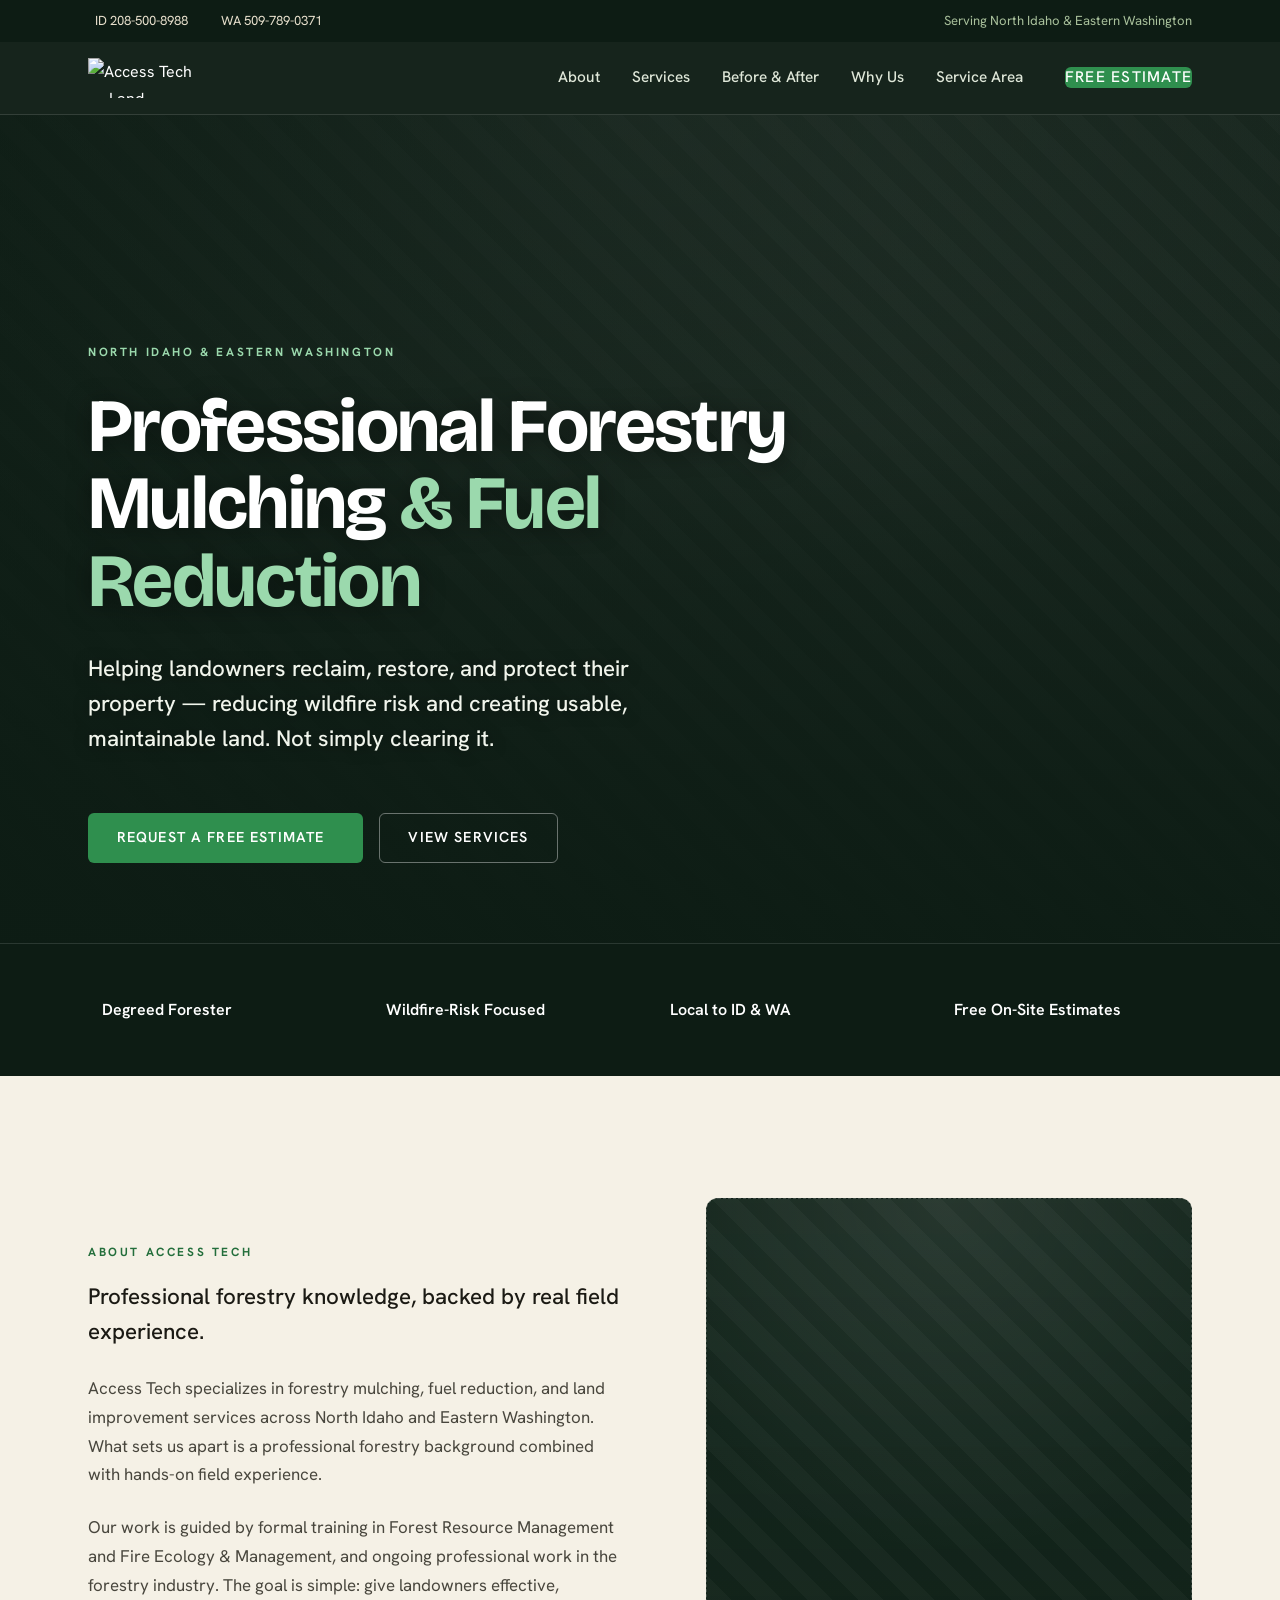
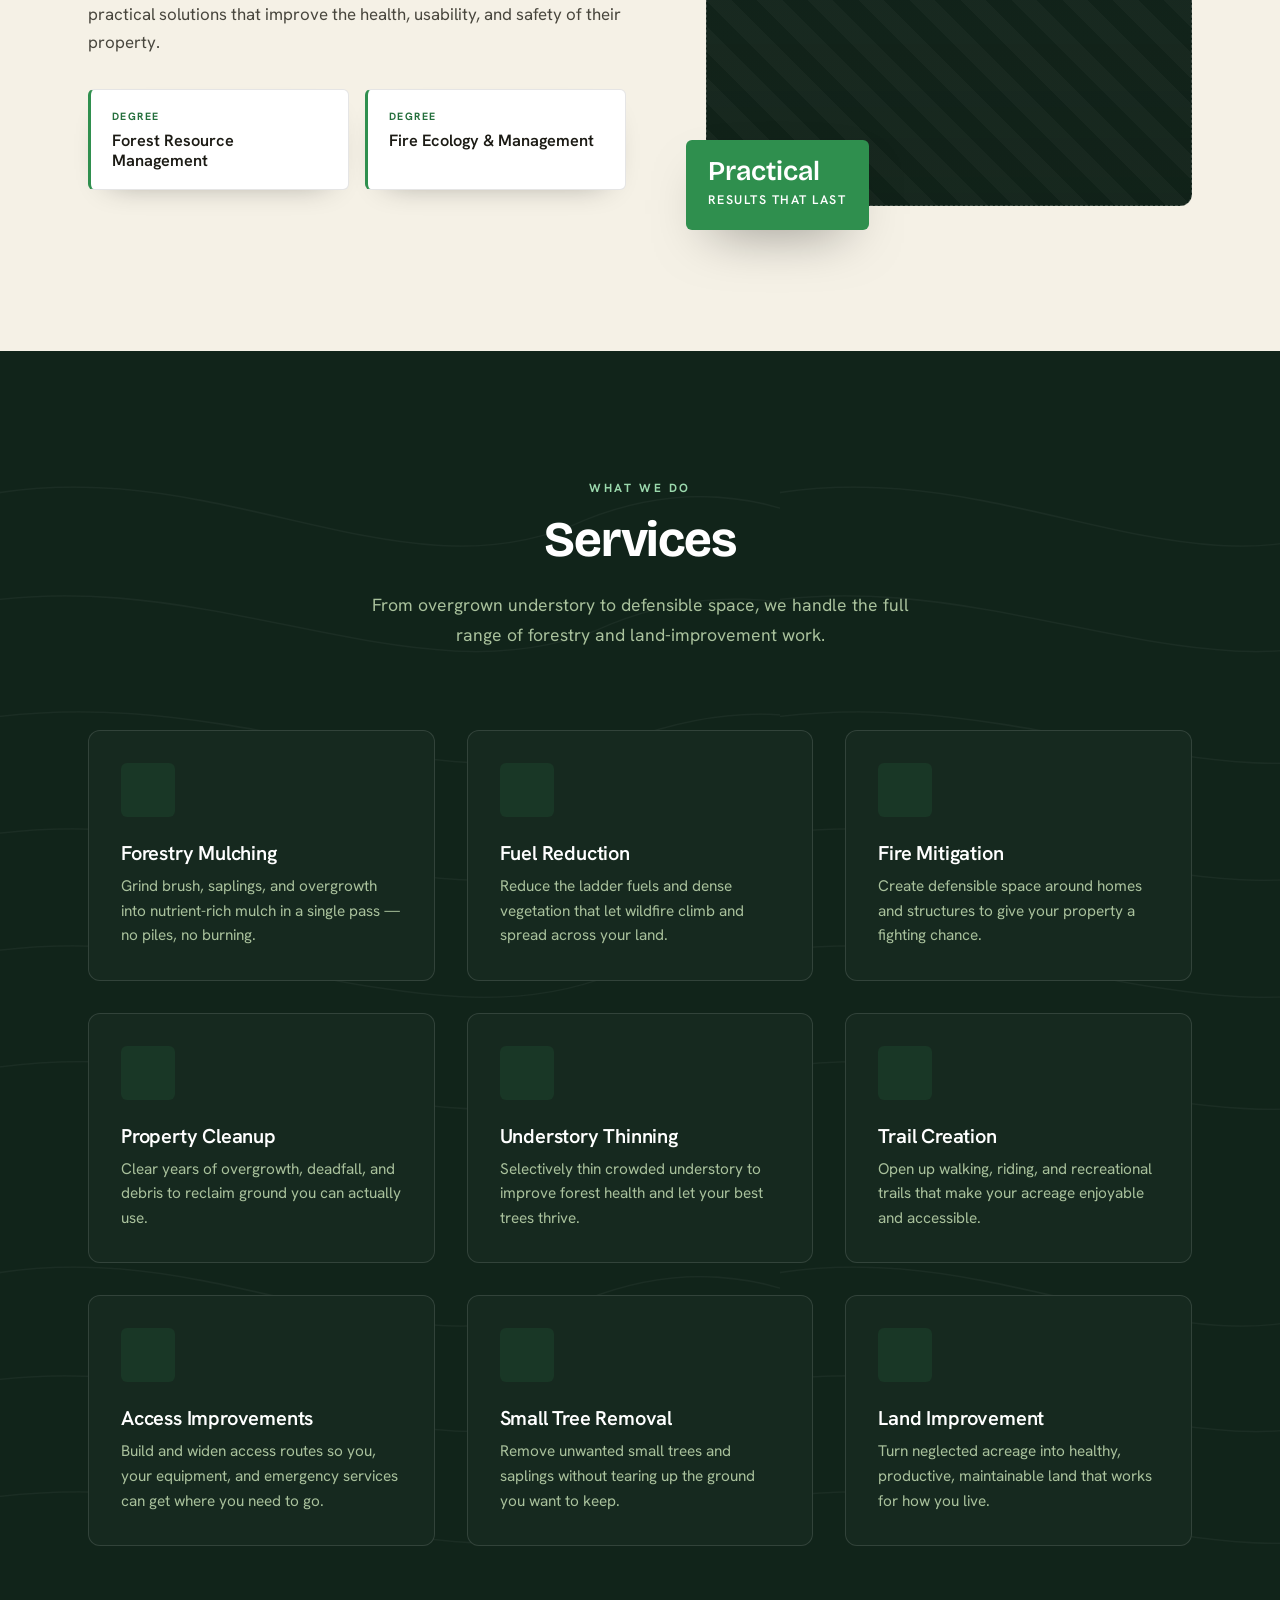
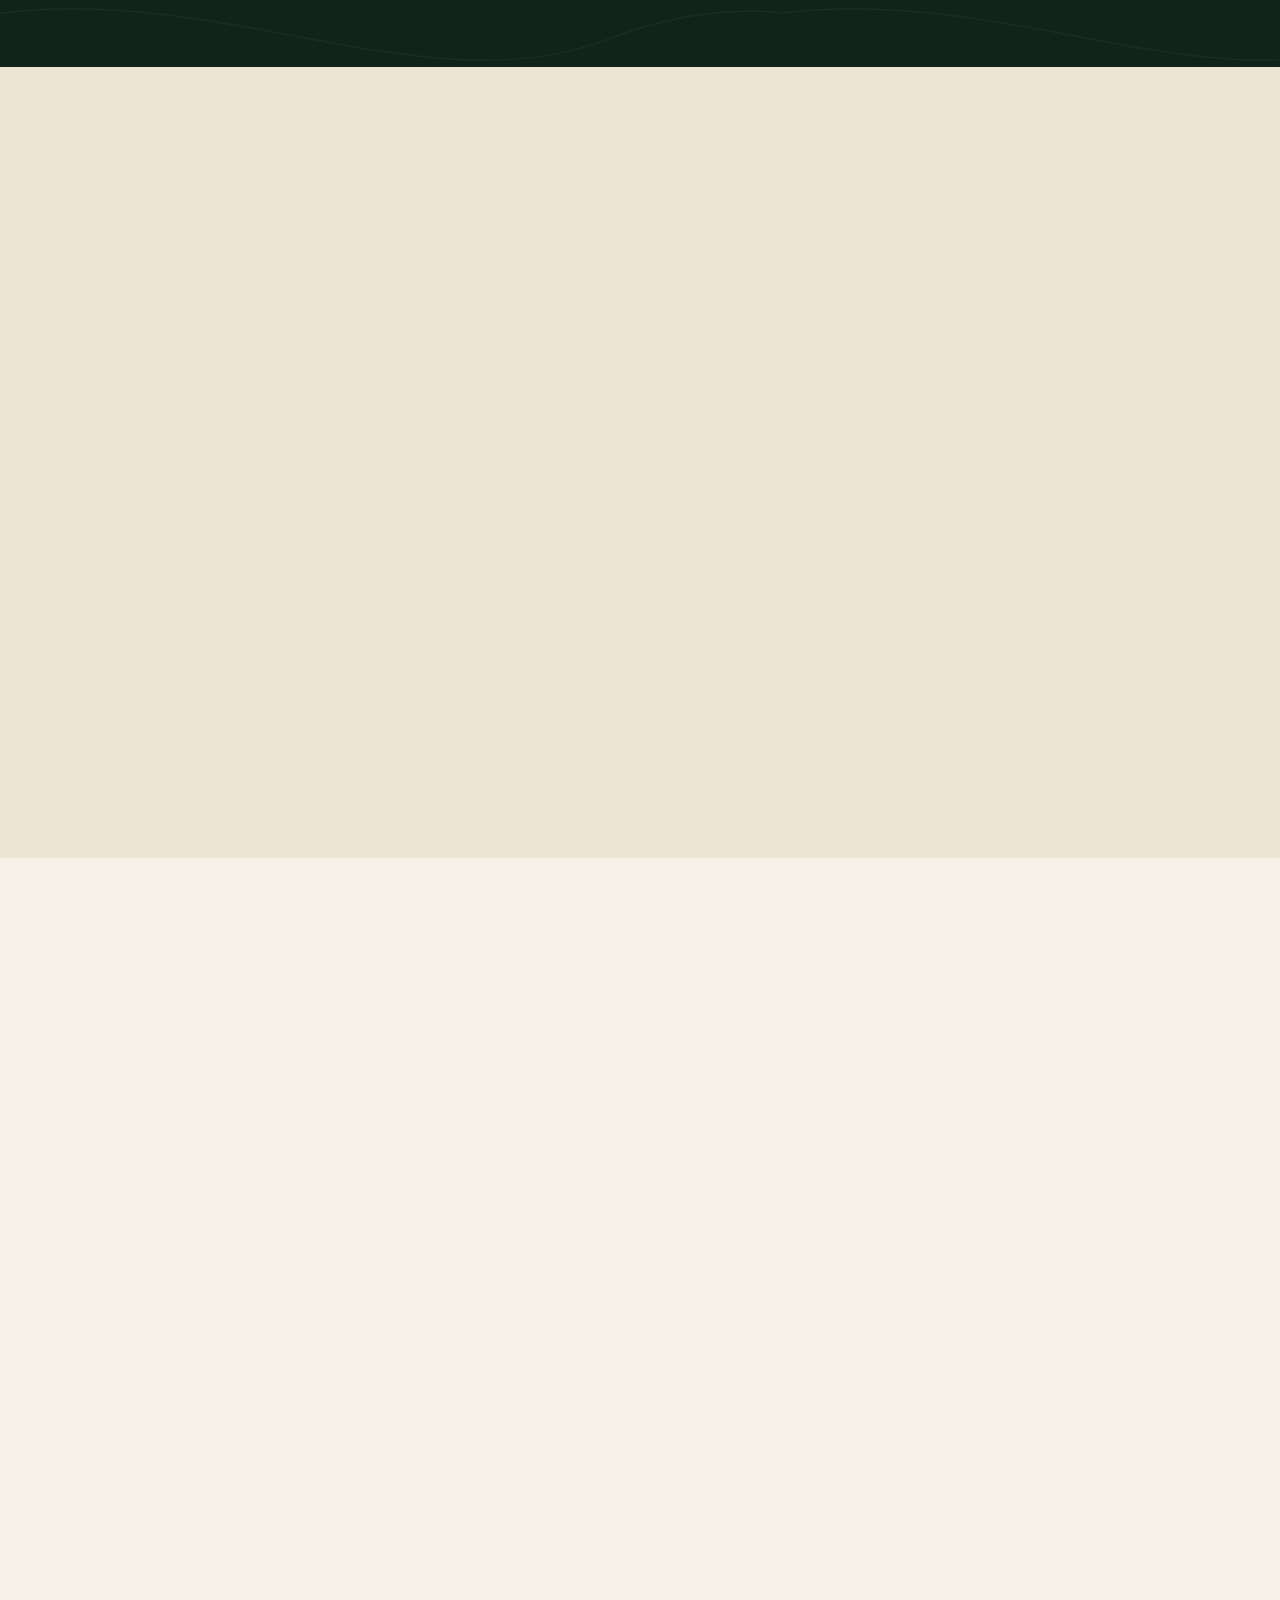
==== commit d0dfe328: "Visual cleanup pass from mobile review - Hide leftover placeholder caption over the About equipment " ====
--- a/index.html
+++ b/index.html
@@ -191,7 +191,7 @@
   .hero-bg .ph svg,.hero-bg .ph .ph-tag,.hero-bg .ph .ph-sub,
   .v2-hero-bg .ph svg,.v2-hero-bg .ph .ph-tag,.v2-hero-bg .ph .ph-sub{display:none}
   /* over real photos, drop the icon badge but keep the small caption as swap guidance */
-  .about-visual .ph svg,.area-map .ph svg{display:none}
+  .about-visual .ph svg,.about-visual .ph .ph-tag,.about-visual .ph .ph-sub,.area-map .ph svg{display:none}
   .hero-bg::after{
     content:"";position:absolute;inset:0;z-index:2;
     background:linear-gradient(180deg,rgba(13,28,20,.35) 0%,rgba(13,28,20,.25) 38%,rgba(13,28,20,.82) 80%,rgba(13,28,20,.96) 100%),
@@ -256,7 +256,6 @@
   .svc p{font-size:.96rem;color:var(--moss-300);line-height:1.6}
 
   /* ===================== BEFORE & AFTER ===================== */
-  .ba-note{display:inline-flex;align-items:center;gap:.5rem;background:rgba(47,143,78,.1);border:1px solid rgba(47,143,78,.25);color:var(--ember-dark);padding:.55rem 1rem;border-radius:2rem;font-size:.8rem;font-weight:600;letter-spacing:.04em;text-transform:uppercase;margin-top:var(--s3)}
   .ba-grid{display:grid;grid-template-columns:repeat(3,1fr);gap:var(--s4)}
   .ba-card{background:#fff;border:1px solid var(--line);border-radius:var(--radius-lg);overflow:hidden;box-shadow:var(--shadow-sm)}
   .ba-pair{display:grid;grid-template-columns:1fr 1fr;gap:3px;background:#fff}
@@ -286,6 +285,7 @@
   .area-tag{border:1px solid var(--line-light);border-radius:2rem;padding:.55rem 1rem;font-size:.88rem;color:#dfe7d8;display:flex;align-items:center;gap:.45rem}
   .area-tag svg{width:14px;height:14px;color:var(--ember-soft)}
   .area-map{position:relative;aspect-ratio:4/3;border-radius:var(--radius-lg);overflow:hidden;border:1px solid var(--line-light);background:var(--pine-950)}
+  .area-embed{position:absolute;inset:0;width:100%;height:100%;border:0}
   .area-map .ph{height:100%;background:linear-gradient(180deg,rgba(13,28,20,.32),rgba(13,28,20,.62)),#16291f;border-style:solid;border-color:var(--line-light)}
   .pin{position:absolute;display:flex;flex-direction:column;align-items:center;z-index:3;color:#fff}
   .pin .dot{width:14px;height:14px;border-radius:50%;background:var(--ember);box-shadow:0 0 0 6px rgba(47,143,78,.25);animation:pulse 2.4s infinite}
@@ -472,7 +472,6 @@
     .v2-cta-grid{grid-template-columns:1fr;gap:var(--s5)}
   }
   @media(max-width:680px){
-    body{padding-bottom:84px} /* clear fixed layout toggle */
     .brand-logo{height:34px}
     .v2-hero{min-height:72vh}
     /* full-screen overlay nav (Option 1) */
@@ -679,7 +678,6 @@
       <span class="eyebrow">The Proof</span>
       <h2>Before &amp; After</h2>
       <p>See the difference for yourself. These transformations are the clearest picture of what we do.</p>
-      <div class="ba-note">Our strongest selling point — featured front and center</div>
     </div>
     <div class="ba-grid">
       <div class="ba-card reveal">
@@ -755,13 +753,7 @@
         <a class="btn btn-primary" style="margin-top:var(--s4)" href="#estimate">Check My Area</a>
       </div>
       <div class="area-map reveal">
-        <div class="ph">
-          <i data-lucide="map"></i>
-          <div class="ph-tag">Service-Area Map</div>
-          <div class="ph-sub">Optional: a simple map of North ID / Eastern WA with your coverage area shaded.</div>
-        </div>
-        <div class="pin" style="top:38%;left:30%"><div class="dot"></div><div class="lbl">North Idaho</div></div>
-        <div class="pin" style="top:55%;left:62%"><div class="dot"></div><div class="lbl">Eastern WA</div></div>
+        <iframe class="area-embed" src="https://maps.google.com/maps?q=Coeur+d%27Alene,+ID&z=7&output=embed" title="Access Tech service area — North Idaho and Eastern Washington" loading="lazy" referrerpolicy="no-referrer-when-downgrade"></iframe>
       </div>
     </div>
   </div>
@@ -809,14 +801,6 @@
           </select>
         </div>
         <div class="fld"><label>Description of Project <span class="req">*</span></label><textarea name="message" placeholder="Tell us what you're hoping to do — fuel reduction, cleanup, trails, access, etc." required></textarea></div>
-        <div class="fld"><label>Photo Upload <span class="opt">(optional)</span></label>
-          <label class="file-drop">
-            <i data-lucide="upload"></i>
-            <span>Add a photo of your property</span>
-            <small>JPG or PNG, up to 16MB</small>
-            <input type="file" name="attachment" accept="image/*" style="display:none">
-          </label>
-        </div>
         <button class="btn btn-primary" type="submit">
           Request My Free Estimate
           <i data-lucide="arrow-right"></i>
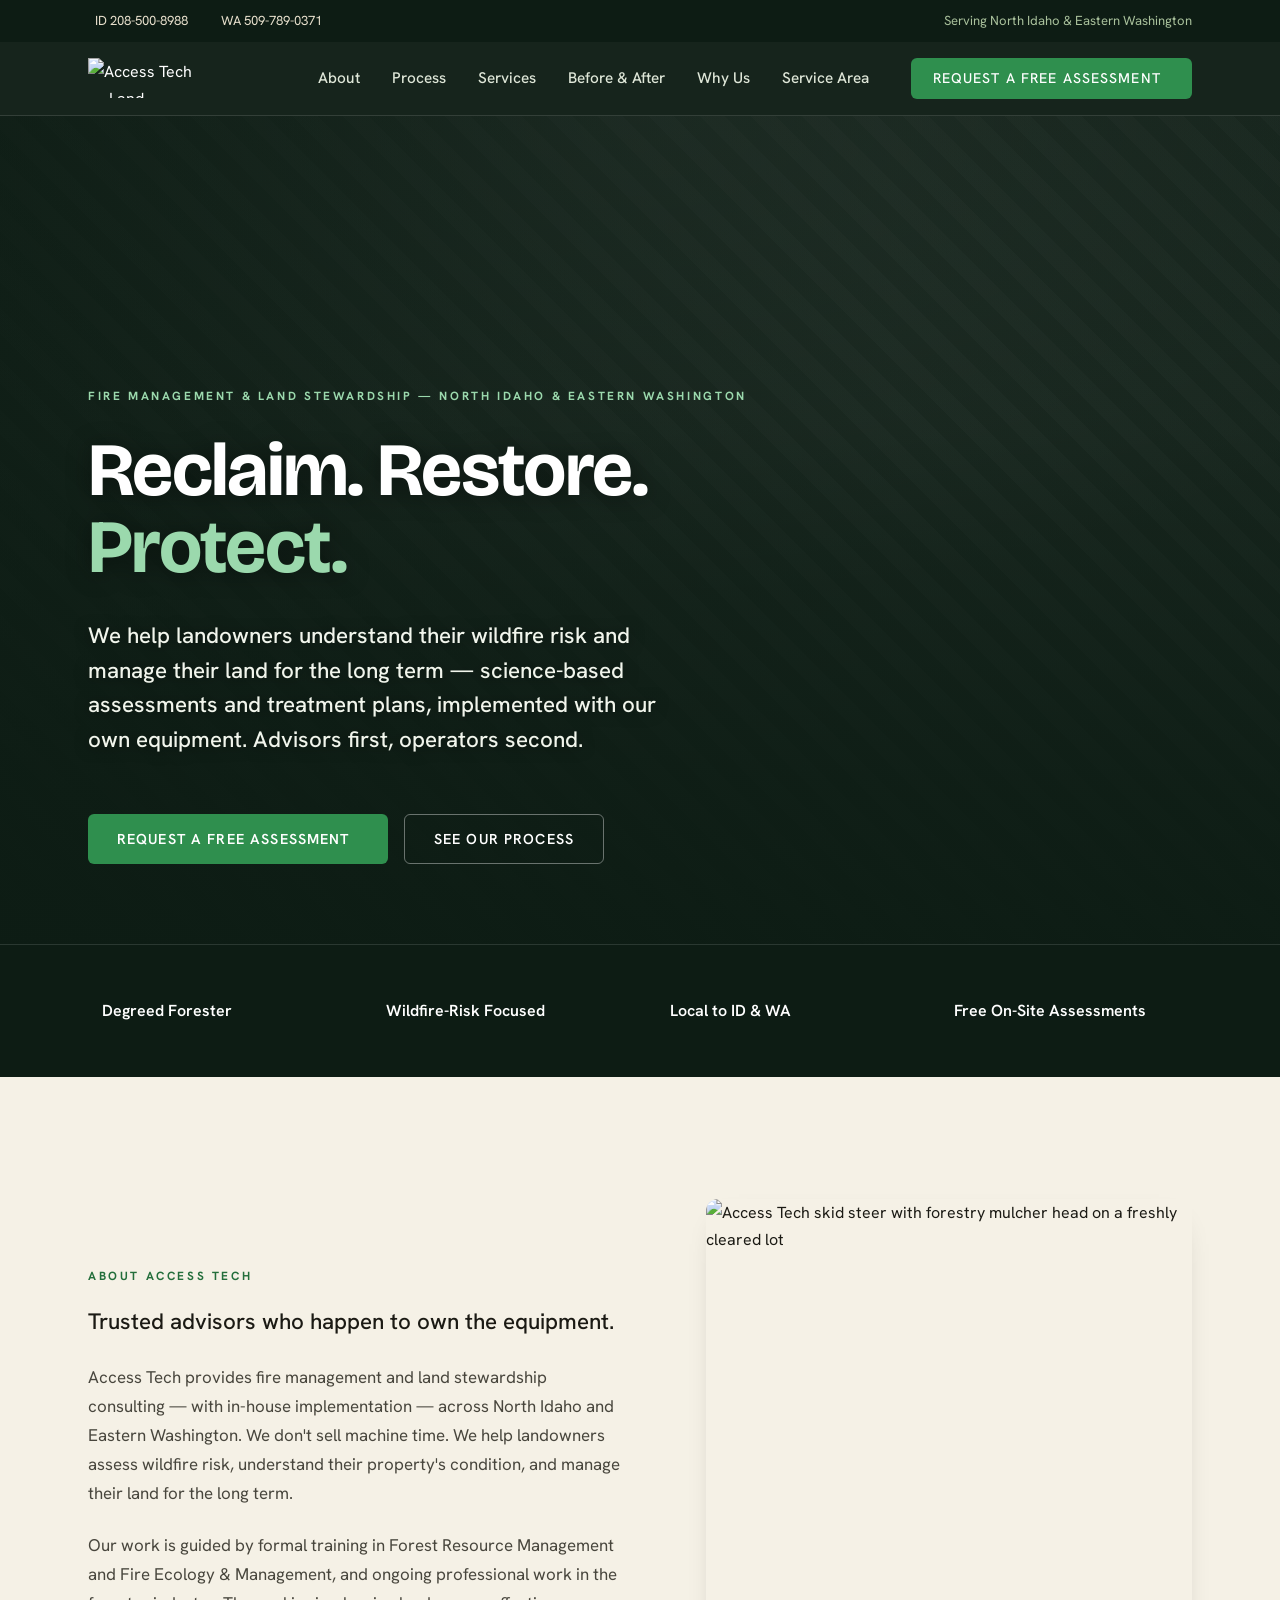
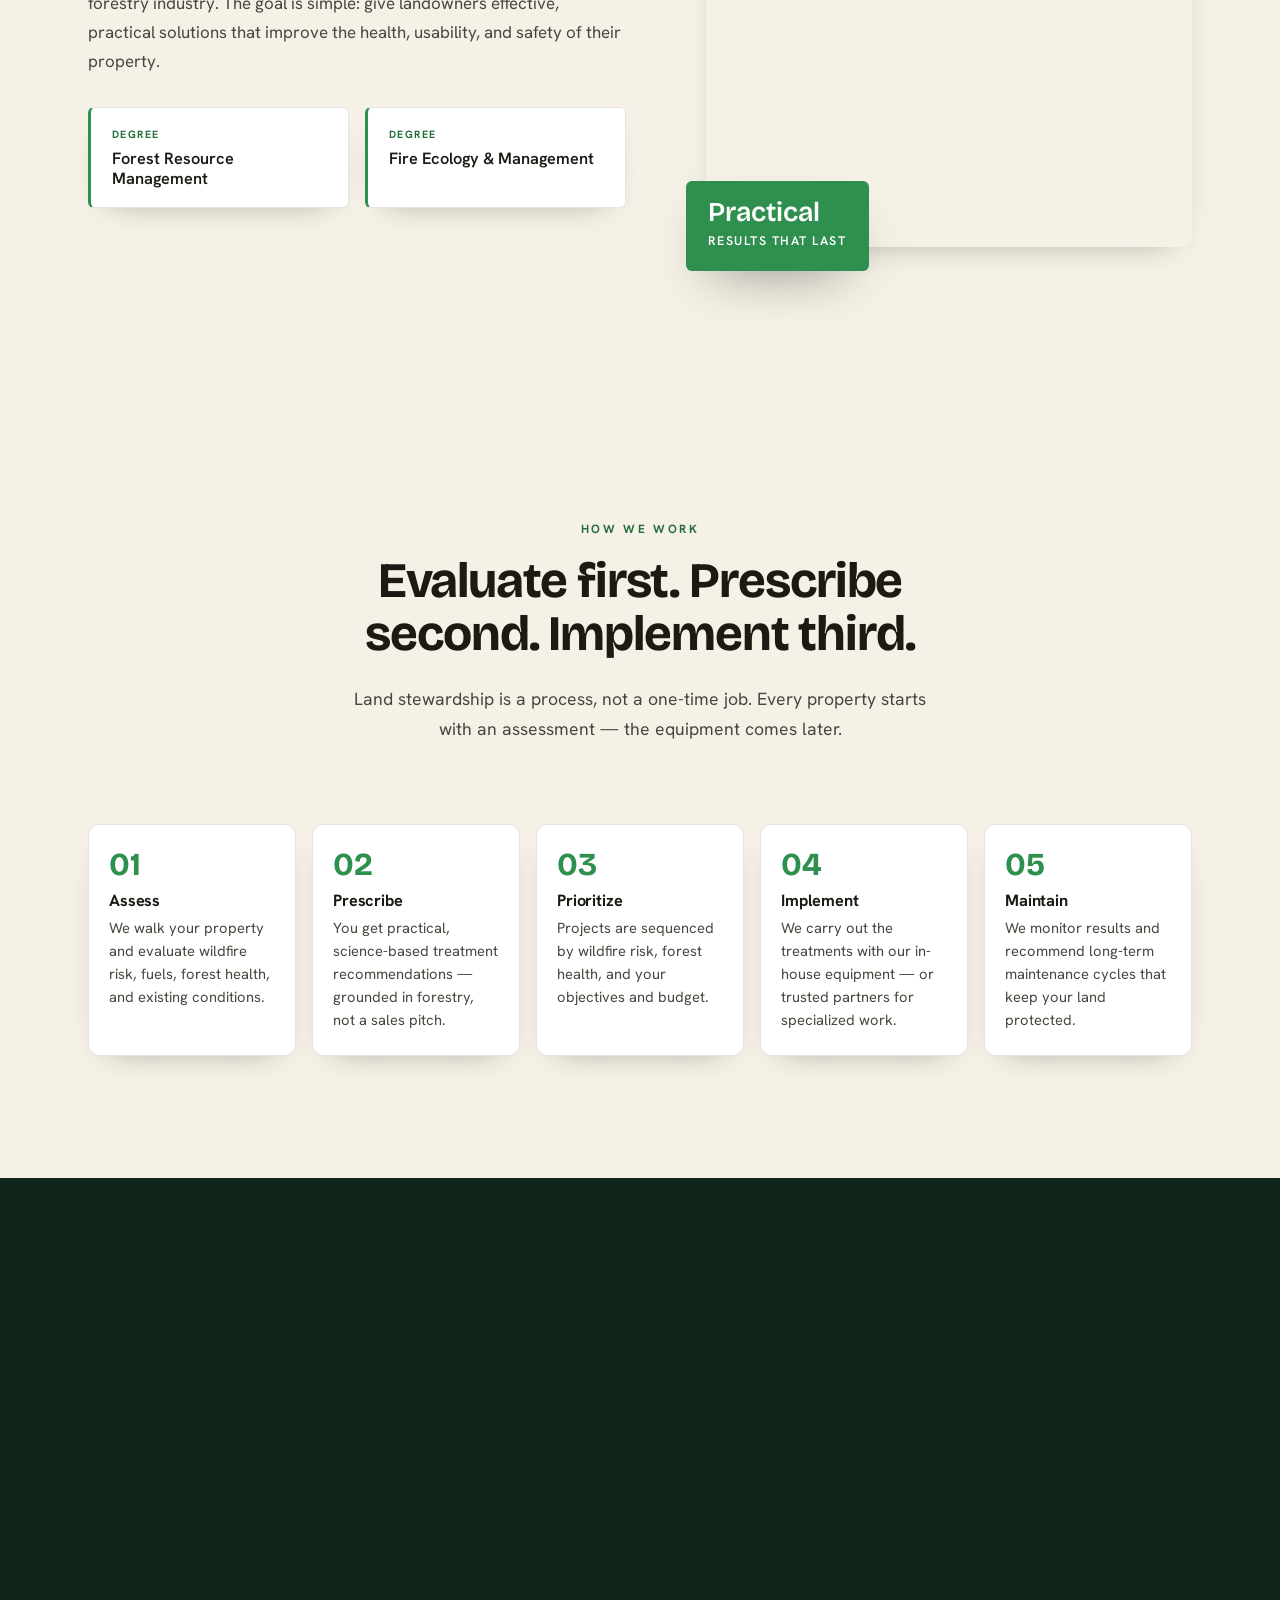
==== commit 8f4fc7ec: "Reposition site per client brief: fire management & land stewardship consulting - Hero: 'Reclaim. Re" ====
--- a/index.html
+++ b/index.html
@@ -3,20 +3,20 @@
 <head>
 <meta charset="UTF-8">
 <meta name="viewport" content="width=device-width, initial-scale=1.0">
-<title>Access Tech — Forestry Mulching & Fuel Reduction | North Idaho & Eastern WA</title>
+<title>Access Tech — Fire Management & Land Stewardship | North Idaho & Eastern WA</title>
 
 <!-- Favicon -->
 <link rel="icon" type="image/png" href="/images/logo-icon.png">
 
 <!-- SEO -->
-<meta name="description" content="Professional forestry mulching, fuel reduction, and land improvement across North Idaho and Eastern Washington. Reduce wildfire risk and reclaim usable, maintainable land. Free on-site estimates.">
+<meta name="description" content="Fire management and land stewardship consulting with in-house implementation, across North Idaho and Eastern Washington. Science-based wildfire risk assessments, treatment plans, and the equipment to carry them out. Free on-site assessments.">
 
 <!-- PRE-LAUNCH: remove this robots tag at launch so the site can be indexed -->
 <meta name="robots" content="noindex,nofollow">
 
 <!-- Open Graph -->
-<meta property="og:title" content="Access Tech — Forestry Mulching & Fuel Reduction | North Idaho & Eastern WA">
-<meta property="og:description" content="Professional forestry mulching, fuel reduction, and land improvement across North Idaho and Eastern Washington. Reduce wildfire risk and reclaim usable, maintainable land. Free on-site estimates.">
+<meta property="og:title" content="Access Tech — Fire Management & Land Stewardship | North Idaho & Eastern WA">
+<meta property="og:description" content="Fire management and land stewardship consulting with in-house implementation, across North Idaho and Eastern Washington. Science-based wildfire risk assessments, treatment plans, and the equipment to carry them out. Free on-site assessments.">
 <meta property="og:type" content="website">
 <meta property="og:url" content="https://accesstechnw.com/">
 <link rel="canonical" href="https://accesstechnw.com/">
@@ -25,8 +25,8 @@
 
 <!-- Twitter -->
 <meta name="twitter:card" content="summary_large_image">
-<meta name="twitter:title" content="Access Tech — Forestry Mulching & Fuel Reduction | North Idaho & Eastern WA">
-<meta name="twitter:description" content="Professional forestry mulching, fuel reduction, and land improvement across North Idaho and Eastern Washington. Reduce wildfire risk and reclaim usable, maintainable land. Free on-site estimates.">
+<meta name="twitter:title" content="Access Tech — Fire Management & Land Stewardship | North Idaho & Eastern WA">
+<meta name="twitter:description" content="Fire management and land stewardship consulting with in-house implementation, across North Idaho and Eastern Washington. Science-based wildfire risk assessments, treatment plans, and the equipment to carry them out. Free on-site assessments.">
 <meta name="twitter:image" content="https://accesstechnw.com/images/og-image.jpg">
 
 <!-- Local SEO: LocalBusiness structured data -->
@@ -35,7 +35,7 @@
   "@context":"https://schema.org",
   "@type":"LocalBusiness",
   "name":"Access Tech",
-  "description":"Professional forestry mulching, fuel reduction, and land improvement across North Idaho and Eastern Washington.",
+  "description":"Fire management and land stewardship consulting with in-house implementation across North Idaho and Eastern Washington — wildfire risk assessments, science-based treatment plans, forestry mulching and fuel reduction.",
   "url":"https://accesstechnw.com",
   "logo":"https://accesstechnw.com/images/logo-color.png",
   "image":"https://accesstechnw.com/images/og-image.jpg",
@@ -176,7 +176,7 @@
   nav.menu a:hover{color:#fff}
   nav.menu a:hover::after{width:100%}
   .nav-cta{margin-left:.6rem}
-  nav.menu a.nav-cta{color:#fff}
+  nav.menu a.nav-cta{color:#fff;padding:.85rem 1.35rem;border-radius:var(--radius);font-size:.88rem}
   .nav-cta::after{display:none}
   .burger{display:none;background:none;border:none;cursor:pointer;flex-direction:column;gap:5px;padding:8px}
   .burger span{width:24px;height:2px;background:#fff;display:block;transition:.25s}
@@ -236,7 +236,7 @@
   .cred .k{font-family:var(--font-sans);text-transform:uppercase;letter-spacing:.14em;font-size:.66rem;color:var(--ember-dark);font-weight:700}
   .cred .v{font-family:var(--font-sans);font-weight:600;font-size:1.02rem;color:var(--ink);margin-top:.3rem;line-height:1.25}
   .about-visual{position:relative;margin-bottom:24px}
-  .about-visual .ph{aspect-ratio:4/5;border-radius:var(--radius-lg);background:linear-gradient(180deg,rgba(13,28,20,.28),rgba(13,28,20,.58)),url("/images/mulcher-at-work.webp") center/cover no-repeat,#16291f}
+  .about-photo{display:block;width:100%;height:auto;border-radius:var(--radius-lg);box-shadow:var(--shadow-sm)}
   .about-badge{position:absolute;bottom:-24px;left:-20px;background:var(--ember);color:#fff;padding:1.15rem 1.4rem;border-radius:var(--radius);box-shadow:var(--shadow)}
   .about-badge .n{font-family:var(--font-display);font-optical-sizing:auto;font-weight:600;font-size:1.7rem;line-height:1}
   .about-badge .t{font-size:.78rem;text-transform:uppercase;letter-spacing:.12em;font-weight:600;margin-top:.3rem}
@@ -260,6 +260,8 @@
   .ba-card{background:#fff;border:1px solid var(--line);border-radius:var(--radius-lg);overflow:hidden;box-shadow:var(--shadow-sm)}
   .ba-pair{display:grid;grid-template-columns:1fr 1fr;gap:3px;background:#fff}
   .ba-pair .ph{aspect-ratio:1/1;justify-content:flex-end}
+  .ba-shot{position:relative}
+  .ba-shot img{display:block;width:100%;height:100%;aspect-ratio:1/1;object-fit:cover}
   .ba-pair .ph.before{background:linear-gradient(180deg,rgba(0,0,0,.12),rgba(13,28,20,.6)),#1c3322}
   .ba-pair .ph.after{background:linear-gradient(180deg,rgba(0,0,0,.12),rgba(13,28,20,.55)),#1c3322}
   .ba-flag{position:absolute;top:12px;left:12px;z-index:2;font-family:var(--font-sans);font-size:.62rem;letter-spacing:.14em;text-transform:uppercase;padding:.28rem .6rem;border-radius:2px;font-weight:700}
@@ -472,6 +474,7 @@
     .v2-cta-grid{grid-template-columns:1fr;gap:var(--s5)}
   }
   @media(max-width:680px){
+    form.est{padding:var(--s4) var(--s3)}
     .brand-logo{height:34px}
     .v2-hero{min-height:72vh}
     /* full-screen overlay nav (Option 1) */
@@ -482,6 +485,7 @@
     }
     nav.menu.open{transform:none}
     nav.menu .nav-cta{margin-left:0;margin-top:.5rem}
+    nav.menu a.nav-cta{font-size:1rem;padding:1rem 1.6rem}
     nav.menu a{font-size:1.3rem}
     .burger{display:flex;z-index:70}
     .burger.open span{background:#fff}
@@ -496,6 +500,7 @@
     .utility .u-area{display:none}
     .hero{min-height:82vh}
     .ba-pair .ph{aspect-ratio:4/3}
+    .ba-shot img{aspect-ratio:4/3}
     /* option two */
     .v2-svc-grid{grid-template-columns:1fr 1fr}
     .v2-foot .wrap{flex-direction:column;text-align:center}
@@ -509,6 +514,18 @@
   .skip-link:focus{left:0}
   /* defer rendering of below-the-fold sections (perf) */
   #about,#services,#gallery,#why,#area,#estimate,.final,footer{content-visibility:auto;contain-intrinsic-size:auto 700px}
+  /* ---------- process ---------- */
+  .proc-grid{display:grid;grid-template-columns:repeat(5,1fr);gap:var(--s2);margin-top:var(--s4)}
+  .proc{background:#fff;border:1px solid var(--line);border-radius:var(--radius-lg);padding:1.5rem 1.25rem;box-shadow:var(--shadow-sm)}
+  .proc .n{font-family:var(--font-display);font-weight:700;font-size:2rem;line-height:1;color:var(--ember);margin-bottom:.6rem}
+  .proc h3{font-family:var(--font-sans);font-weight:700;font-size:1.02rem;letter-spacing:-.01em;margin-bottom:.4rem}
+  .proc p{font-size:.92rem;color:var(--ink-soft);line-height:1.55}
+  @media(max-width:1080px){.proc-grid{grid-template-columns:repeat(2,1fr)}}
+  @media(max-width:560px){.proc-grid{grid-template-columns:1fr}}
+  .checks{display:flex;flex-wrap:wrap;gap:.5rem}
+  .chk{display:inline-flex;align-items:center;gap:.5rem;background:var(--bone);border:1px solid #cfc6b0;border-radius:999px;padding:.5rem .95rem;font-size:.9rem;color:var(--ink);cursor:pointer;font-weight:500}
+  .chk input{accent-color:var(--ember-dark);width:15px;height:15px;margin:0}
+  .chk:has(input:checked){border-color:var(--ember-dark);background:rgba(47,143,78,.08)}
 </style>
 </head>
 <body>
@@ -536,11 +553,12 @@
     <a class="brand" href="#top"><img class="brand-logo" src="/images/logo-white.png" alt="Access Tech — Land Management" width="170" height="65"></a>
     <nav class="menu" id="menu">
       <a href="#about">About</a>
+      <a href="#process">Process</a>
       <a href="#services">Services</a>
       <a href="#gallery">Before &amp; After</a>
       <a href="#why">Why Us</a>
       <a href="#area">Service Area</a>
-      <a class="btn btn-primary nav-cta" href="#estimate">Free Estimate</a>
+      <a class="btn btn-primary nav-cta" href="#estimate">Request a Free Assessment <i data-lucide="arrow-right"></i></a>
     </nav>
     <button class="burger" id="burger" aria-label="Menu" aria-expanded="false"><span></span><span></span><span></span></button>
   </div>
@@ -559,15 +577,15 @@
   </div>
   <div class="wrap">
     <div class="hero-inner">
-      <span class="eyebrow light">North Idaho &amp; Eastern Washington</span>
-      <h1>Professional Forestry Mulching <span class="accent">&amp; Fuel Reduction</span></h1>
-      <p class="lead sub">Helping landowners reclaim, restore, and protect their property — reducing wildfire risk and creating usable, maintainable land. Not simply clearing it.</p>
+      <span class="eyebrow light">Fire Management &amp; Land Stewardship — North Idaho &amp; Eastern Washington</span>
+      <h1>Reclaim. Restore. <span class="accent">Protect.</span></h1>
+      <p class="lead sub">We help landowners understand their wildfire risk and manage their land for the long term — science-based assessments and treatment plans, implemented with our own equipment. Advisors first, operators second.</p>
       <div class="hero-actions">
         <a class="btn btn-primary" href="#estimate">
-          Request a Free Estimate
+          Request a Free Assessment
           <i data-lucide="arrow-right"></i>
         </a>
-        <a class="btn btn-ghost" href="#services">View Services</a>
+        <a class="btn btn-ghost" href="#process">See Our Process</a>
       </div>
     </div>
   </div>
@@ -579,7 +597,7 @@
     <div class="trust-item"><i data-lucide="graduation-cap"></i><b>Degreed Forester</b></div>
     <div class="trust-item"><i data-lucide="shield"></i><b>Wildfire-Risk Focused</b></div>
     <div class="trust-item"><i data-lucide="map-pin"></i><b>Local to ID &amp; WA</b></div>
-    <div class="trust-item"><i data-lucide="clipboard-check"></i><b>Free On-Site Estimates</b></div>
+    <div class="trust-item"><i data-lucide="clipboard-check"></i><b>Free On-Site Assessments</b></div>
   </div>
 </section>
 
@@ -589,8 +607,8 @@
     <div class="about-grid">
       <div class="about-copy reveal">
         <span class="eyebrow">About Access Tech</span>
-        <p class="lead">Professional forestry knowledge, backed by real field experience.</p>
-        <p class="body">Access Tech specializes in forestry mulching, fuel reduction, and land improvement services across North Idaho and Eastern Washington. What sets us apart is a professional forestry background combined with hands-on field experience.</p>
+        <p class="lead">Trusted advisors who happen to own the equipment.</p>
+        <p class="body">Access Tech provides fire management and land stewardship consulting — with in-house implementation — across North Idaho and Eastern Washington. We don't sell machine time. We help landowners assess wildfire risk, understand their property's condition, and manage their land for the long term.</p>
         <p class="body">Our work is guided by formal training in Forest Resource Management and Fire Ecology &amp; Management, and ongoing professional work in the forestry industry. The goal is simple: give landowners effective, practical solutions that improve the health, usability, and safety of their property.</p>
         <div class="creds">
           <div class="cred"><div class="k">Degree</div><div class="v">Forest Resource Management</div></div>
@@ -598,16 +616,31 @@
         </div>
       </div>
       <div class="about-visual reveal">
-        <div class="ph">
-          <i data-lucide="user"></i>
-          <div class="ph-tag">Owner / Equipment Photo</div>
-          <div class="ph-sub">A portrait of you on-site or with the machine builds trust.</div>
-        </div>
+        <img class="about-photo" src="/images/mulcher-at-work.webp" alt="Access Tech skid steer with forestry mulcher head on a freshly cleared lot" width="1000" height="1333" loading="lazy">
         <div class="about-badge">
           <div class="n">Practical</div>
           <div class="t">Results that last</div>
         </div>
       </div>
+    </div>
+  </div>
+</section>
+
+
+<!-- ============ PROCESS ============ -->
+<section class="sec" id="process">
+  <div class="wrap">
+    <div class="sec-head center reveal">
+      <span class="eyebrow">How We Work</span>
+      <h2>Evaluate first. Prescribe second. Implement third.</h2>
+      <p>Land stewardship is a process, not a one-time job. Every property starts with an assessment — the equipment comes later.</p>
+    </div>
+    <div class="proc-grid">
+      <div class="proc reveal"><div class="n">01</div><h3>Assess</h3><p>We walk your property and evaluate wildfire risk, fuels, forest health, and existing conditions.</p></div>
+      <div class="proc reveal"><div class="n">02</div><h3>Prescribe</h3><p>You get practical, science-based treatment recommendations — grounded in forestry, not a sales pitch.</p></div>
+      <div class="proc reveal"><div class="n">03</div><h3>Prioritize</h3><p>Projects are sequenced by wildfire risk, forest health, and your objectives and budget.</p></div>
+      <div class="proc reveal"><div class="n">04</div><h3>Implement</h3><p>We carry out the treatments with our in-house equipment — or trusted partners for specialized work.</p></div>
+      <div class="proc reveal"><div class="n">05</div><h3>Maintain</h3><p>We monitor results and recommend long-term maintenance cycles that keep your land protected.</p></div>
     </div>
   </div>
 </section>
@@ -617,9 +650,9 @@
   <div class="topo"></div>
   <div class="wrap" style="position:relative">
     <div class="sec-head center reveal">
-      <span class="eyebrow light">What We Do</span>
+      <span class="eyebrow light">Implementation</span>
       <h2>Services</h2>
-      <p>From overgrown understory to defensible space, we handle the full range of forestry and land-improvement work.</p>
+      <p>When a treatment plan calls for equipment, we do the work ourselves — the full range of forestry and land-improvement services, in-house or with trusted partners.</p>
     </div>
     <div class="svc-grid">
       <div class="svc reveal">
@@ -682,10 +715,10 @@
     <div class="ba-grid">
       <div class="ba-card reveal">
         <div class="ba-pair">
-          <div class="ph before"><span class="ba-flag b">Before</span><div class="ph-sub">Overgrown lot</div></div>
-          <div class="ph after"><span class="ba-flag a">After</span><div class="ph-sub">Cleared &amp; mulched</div></div>
-        </div>
-        <div class="ba-cap"><h4>Project Name / Location</h4><p>One line on what changed — e.g. "2 acres of dense brush mulched in a day."</p></div>
+          <div class="ba-shot"><span class="ba-flag b">Before</span><img src="/images/ba1-before.webp" alt="Before: lot overgrown with dense dry brush and grass" width="574" height="823" loading="lazy"></div>
+          <div class="ba-shot"><span class="ba-flag a">After</span><img src="/images/ba1-after.webp" alt="After: brush mulched to clean ground, healthy trees left standing" width="583" height="823" loading="lazy"></div>
+        </div>
+        <div class="ba-cap"><h4>Brush Reclaim — North Idaho</h4><p>Dense, dry brush mulched down to clean, walkable ground — healthy trees left standing.</p></div>
       </div>
       <div class="ba-card reveal">
         <div class="ba-pair">
@@ -711,7 +744,7 @@
     <div class="sec-head reveal">
       <span class="eyebrow">Why Access Tech</span>
       <h2>Built on knowledge, proven in the field</h2>
-      <p>This isn't just land clearing. It's land management done by someone who understands the forest.</p>
+      <p>This isn't equipment for hire. It's risk reduction and property stewardship, guided by someone who understands the forest.</p>
     </div>
     <div class="why-grid">
       <div class="why reveal">
@@ -750,7 +783,6 @@
           <span class="area-tag">Acreage &amp; Timberland</span>
           <span class="area-tag">HOAs &amp; Communities</span>
         </div>
-        <a class="btn btn-primary" style="margin-top:var(--s4)" href="#estimate">Check My Area</a>
       </div>
       <div class="area-map reveal">
         <iframe class="area-embed" src="https://maps.google.com/maps?q=Coeur+d%27Alene,+ID&z=7&output=embed" title="Access Tech service area — North Idaho and Eastern Washington" loading="lazy" referrerpolicy="no-referrer-when-downgrade"></iframe>
@@ -765,8 +797,8 @@
     <div class="est-grid">
       <div class="est-side reveal">
         <span class="eyebrow">Get Started</span>
-        <h2>Request a free estimate</h2>
-        <p>Tell us about your property and project. Send a few photos if you can — it helps us give you a faster, more accurate estimate.</p>
+        <h2>Start with a free assessment</h2>
+        <p>Tell us about your property, its conditions, and your goals. We evaluate first, prescribe second, and implement third — this gives us what we need to begin.</p>
         <a class="phone-card" href="tel:2085008988">
           <i data-lucide="phone"></i>
           <div><div class="pk">Idaho</div><div class="pv">208-500-8988</div></div>
@@ -780,7 +812,7 @@
       <form class="est" id="estimate-form" action="https://api.web3forms.com/submit" method="POST">
         <!-- Web3Forms access key (routes submissions to adrian@hirobius.com) -->
         <input type="hidden" name="access_key" value="31719ab4-ebe8-484a-88bc-ed84acbc8b89">
-        <input type="hidden" name="subject" value="New estimate request — Access Tech website">
+        <input type="hidden" name="subject" value="New property assessment request — Access Tech website">
         <input type="hidden" name="from_name" value="Access Tech Website">
         <input type="checkbox" name="botcheck" tabindex="-1" autocomplete="off" style="display:none">
         <div class="frow">
@@ -788,7 +820,7 @@
           <div class="fld"><label>Phone <span class="req">*</span></label><input type="tel" name="phone" placeholder="(208) 000-0000" required></div>
         </div>
         <div class="fld"><label>Email <span class="req">*</span></label><input type="email" name="email" placeholder="you@email.com" required></div>
-        <div class="fld"><label>Property Address</label><input type="text" name="address" placeholder="Street, city, state"></div>
+        <div class="fld"><label>Property Location <span class="req">*</span></label><input type="text" name="address" placeholder="Address or general area (city / county)" required></div>
         <div class="fld"><label>Approximate Acreage</label>
           <select name="acreage">
             <option value="" disabled selected>Select acreage</option>
@@ -800,9 +832,27 @@
             <option>Not sure</option>
           </select>
         </div>
-        <div class="fld"><label>Description of Project <span class="req">*</span></label><textarea name="message" placeholder="Tell us what you're hoping to do — fuel reduction, cleanup, trails, access, etc." required></textarea></div>
+        <div class="fld"><label>Primary Objectives</label>
+          <div class="checks">
+            <label class="chk"><input type="checkbox" name="objectives" value="Wildfire risk reduction">Wildfire risk reduction</label>
+            <label class="chk"><input type="checkbox" name="objectives" value="Defensible space around structures">Defensible space</label>
+            <label class="chk"><input type="checkbox" name="objectives" value="Forest health / thinning">Forest health &amp; thinning</label>
+            <label class="chk"><input type="checkbox" name="objectives" value="Access, trails and clearing">Access, trails &amp; clearing</label>
+            <label class="chk"><input type="checkbox" name="objectives" value="Long-term stewardship plan">Long-term stewardship plan</label>
+          </div>
+        </div>
+        <div class="fld"><label>Timeline</label>
+          <select name="timeline">
+            <option value="" disabled selected>When are you hoping to start?</option>
+            <option>As soon as possible</option>
+            <option>This season</option>
+            <option>Next 6–12 months</option>
+            <option>Planning ahead</option>
+          </select>
+        </div>
+        <div class="fld"><label>Property Conditions &amp; Goals <span class="req">*</span></label><textarea name="message" placeholder="Describe your property and what you want from it — current conditions, concerns like fire risk or overgrowth, and your long-term goals." required></textarea></div>
         <button class="btn btn-primary" type="submit">
-          Request My Free Estimate
+          Request a Free Assessment
           <i data-lucide="arrow-right"></i>
         </button>
         <p class="form-foot" id="estimate-status">We'll get back to you quickly — usually within a day or two.</p>
@@ -815,8 +865,8 @@
 <section class="final">
   <div class="wrap">
     <h2>Reclaim, restore &amp; protect your land</h2>
-    <p>Reduce wildfire risk and turn overgrown ground into usable space. Reach out today for a free, no-pressure estimate.</p>
-    <a class="btn btn-dark" href="#estimate">Request a Free Estimate</a>
+    <p>Know your wildfire risk and put a long-term plan behind your property. Start with a free, no-pressure assessment.</p>
+    <a class="btn btn-dark" href="#estimate">Request a Free Assessment <i data-lucide="arrow-right"></i></a>
   </div>
 </section>
 
@@ -826,7 +876,7 @@
     <div class="foot-grid">
       <div>
         <a class="brand" href="#top"><img class="brand-logo" src="/images/logo-white.png" alt="Access Tech — Land Management" width="170" height="65"></a>
-        <p>Forestry mulching, fuel reduction, and land improvement throughout North Idaho and Eastern Washington. Reclaim, restore, and protect your property.</p>
+        <p>Fire management and land stewardship consulting — with in-house implementation — throughout North Idaho and Eastern Washington. Reclaim, restore, protect.</p>
       </div>
       <div>
         <h5>Explore</h5>
@@ -840,7 +890,7 @@
         <h5>Contact</h5>
         <a class="fl" href="tel:2085008988">Idaho — 208-500-8988</a>
         <a class="fl" href="tel:5097890371">Washington — 509-789-0371</a>
-        <a class="fl" href="#estimate">Request a Free Estimate</a>
+        <a class="fl" href="#estimate">Request a Free Assessment</a>
         <a class="fl" href="https://accesstechnw.com">accesstechnw.com</a>
         <a class="fl" href="/privacy.html">Privacy Policy</a>
       </div>
@@ -905,7 +955,7 @@
         <h1>Forestry Mulching <span class="accent">&amp; Wildfire Fuel Reduction</span></h1>
         <p class="lead">Reclaim, restore, and protect your land — guided by a degreed forester who understands how your forest actually works.</p>
         <div class="v2-actions">
-          <a class="btn v2-btn" href="#v2-estimate">Request a Free Estimate</a>
+          <a class="btn v2-btn" href="#v2-estimate">Request a Free Assessment</a>
           <a class="btn v2-btn-ghost" href="tel:2085008988">Call 208-500-8988</a>
         </div>
         <ul class="v2-points">
@@ -1065,7 +1115,7 @@
           </div>
           <div class="fld"><label>Description of Project <span class="req">*</span></label><textarea placeholder="Fuel reduction, cleanup, trails, access, etc." required></textarea></div>
           <button class="btn v2-btn" type="submit">
-            Request My Free Estimate
+            Request a Free Assessment
             <i data-lucide="arrow-right"></i>
           </button>
           <p class="form-foot">We'll get back to you quickly — usually within a day or two.</p>
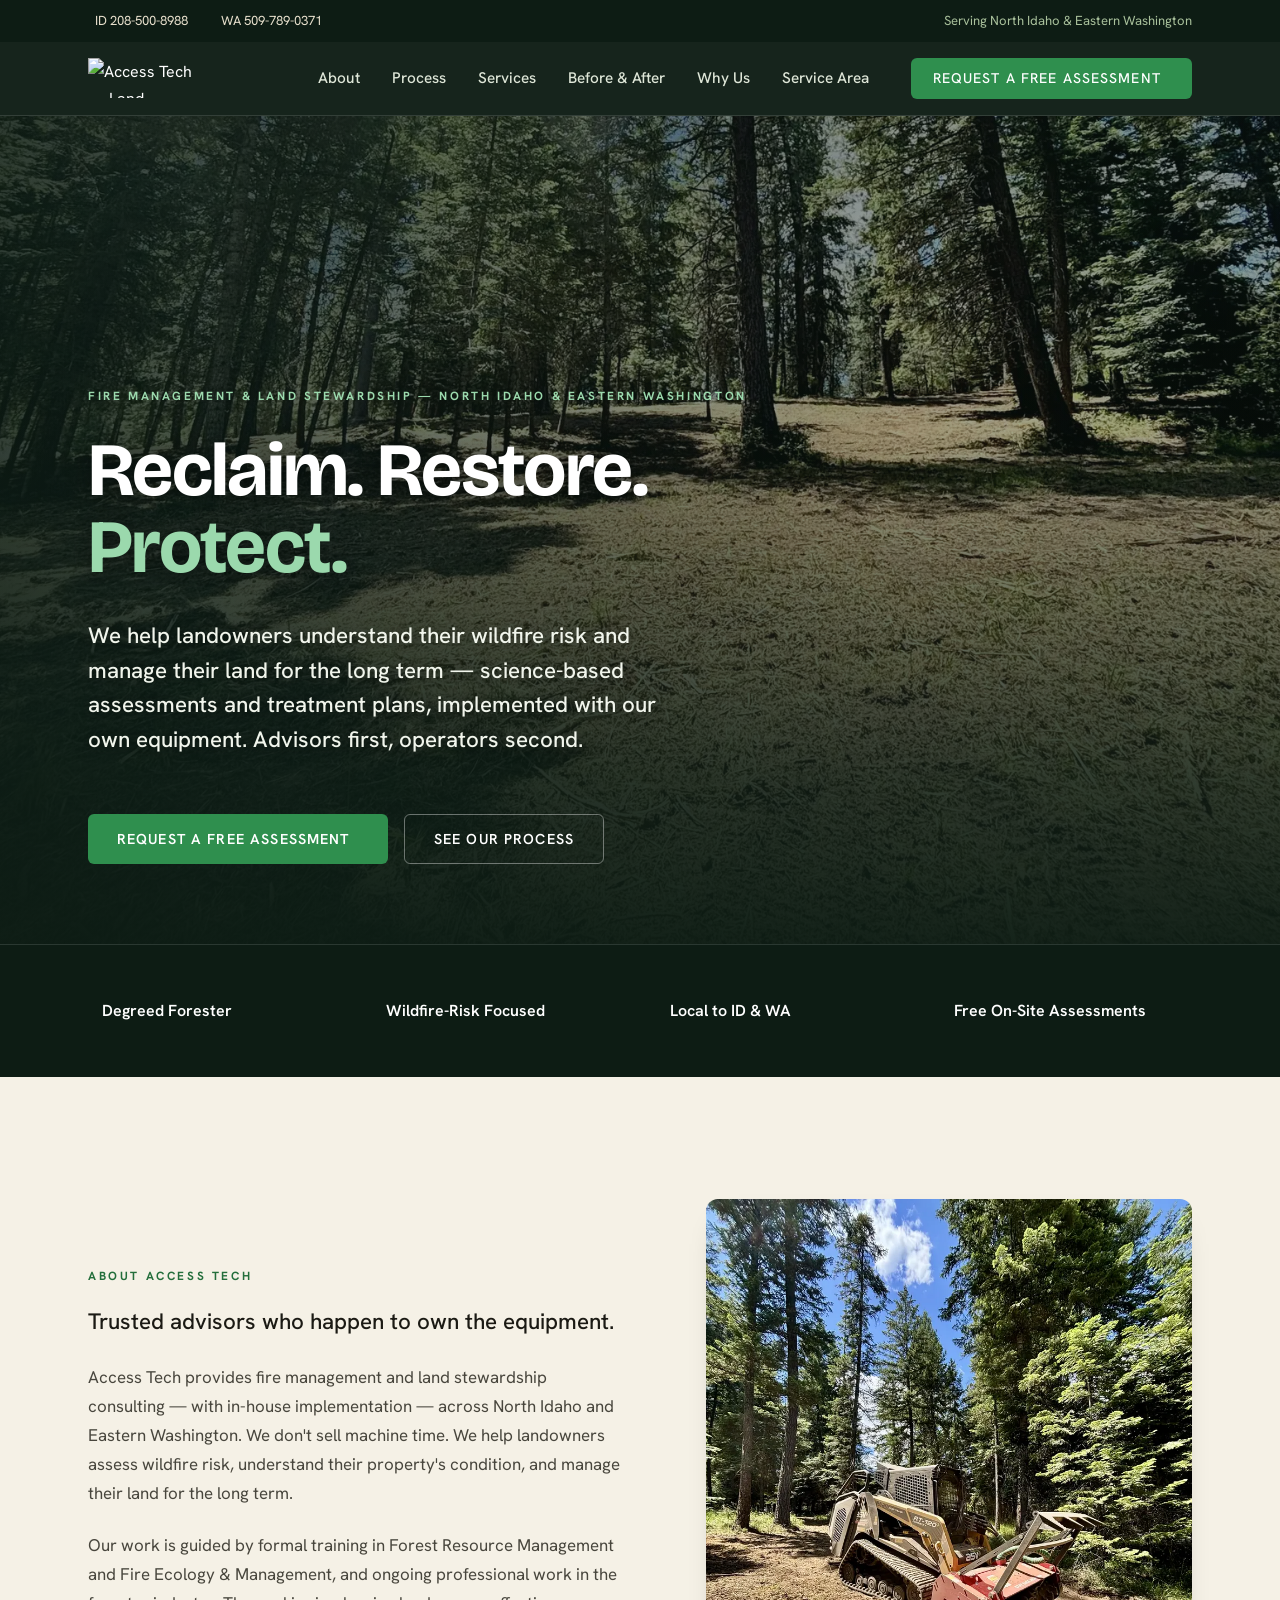
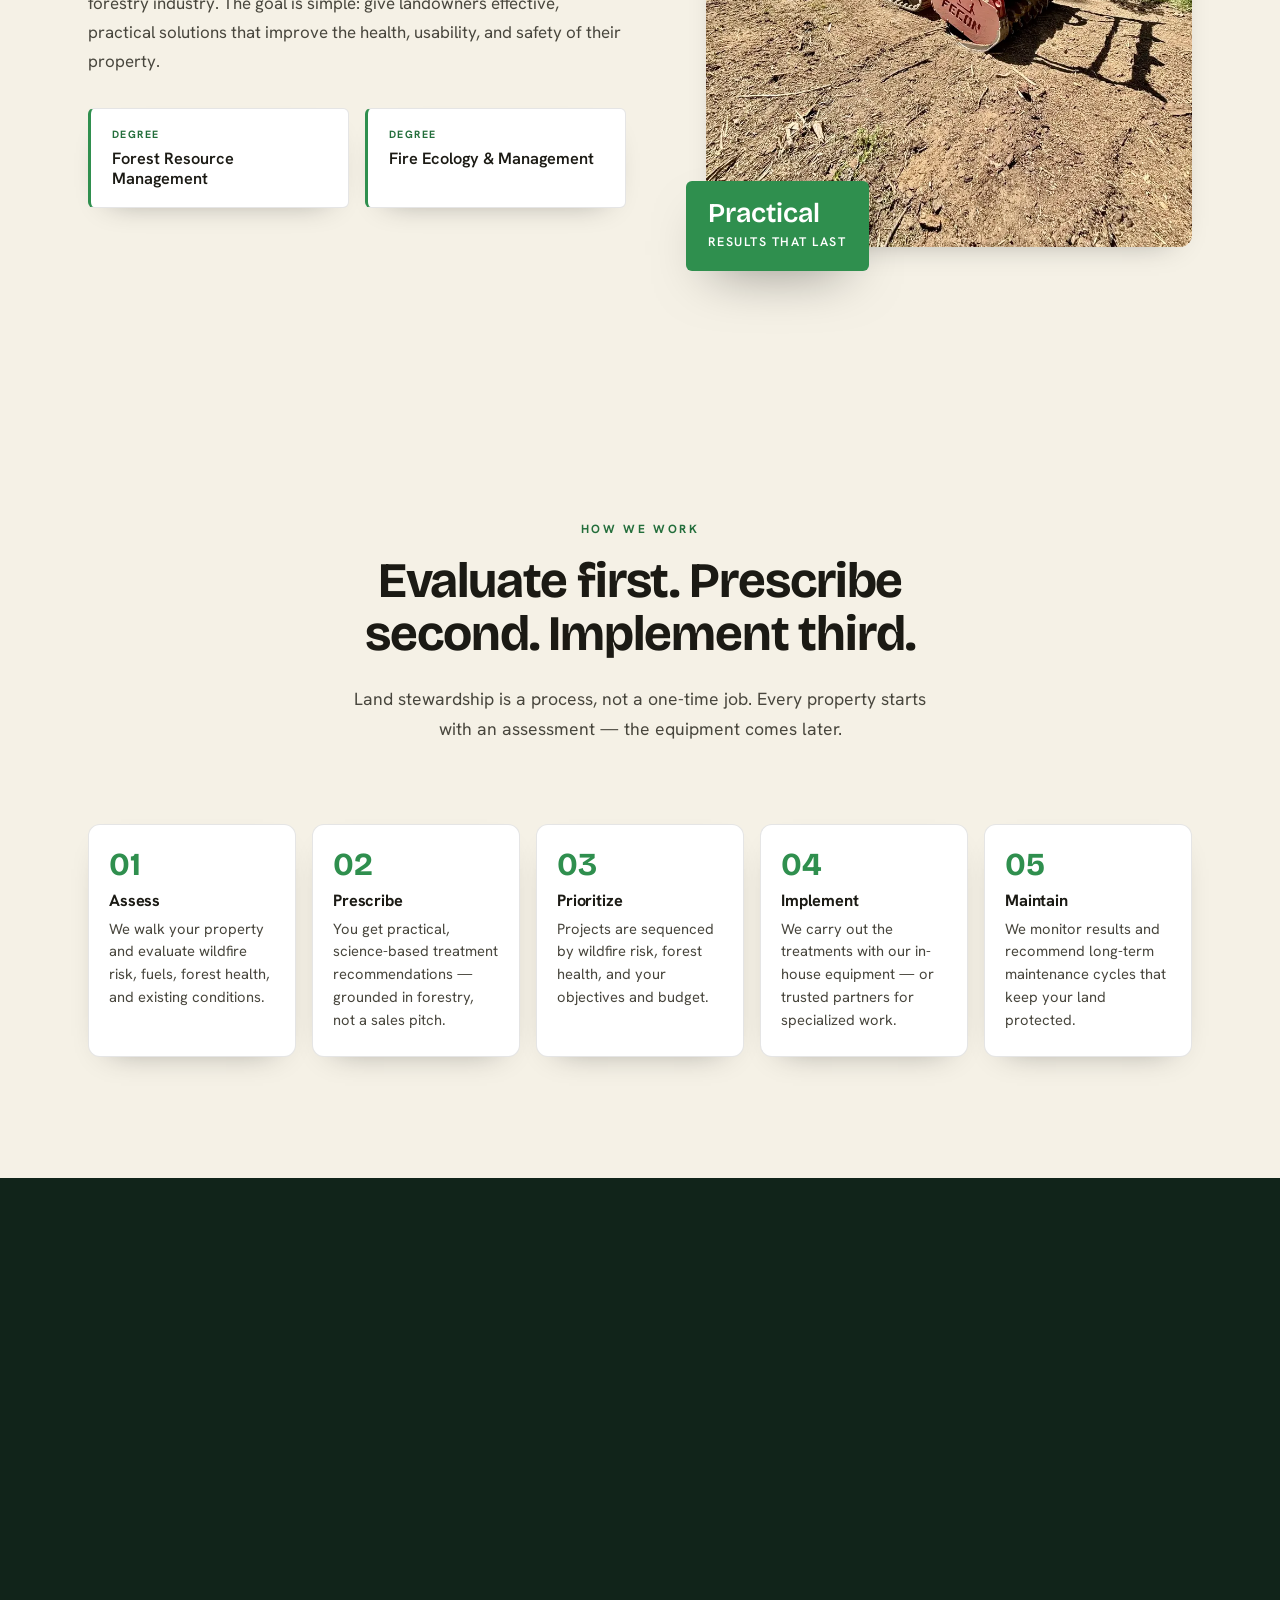
==== commit ed9609ce: "Swap in Phil's new photo batch: sunny hero, equipment glamour About, full real gallery - Hero -> sun" ====
--- a/index.html
+++ b/index.html
@@ -20,7 +20,7 @@
 <meta property="og:type" content="website">
 <meta property="og:url" content="https://accesstechnw.com/">
 <link rel="canonical" href="https://accesstechnw.com/">
-<link rel="preload" as="image" href="/images/mulcher-cleared-area.webp">
+<link rel="preload" as="image" href="/images/hero-stewardship.webp">
 <meta property="og:image" content="https://accesstechnw.com/images/og-image.jpg">
 
 <!-- Twitter -->
@@ -184,7 +184,7 @@
   /* ===================== HERO ===================== */
   .hero{min-height:92vh;display:flex;align-items:flex-end;color:#fff;position:relative;background:var(--pine-900);overflow:hidden}
   .hero-bg{position:absolute;inset:0;z-index:0}
-  .hero-bg .ph{position:absolute;inset:0;height:100%;border:none;background:url("/images/mulcher-cleared-area.webp") center/cover no-repeat,#1c2a22;z-index:0}
+  .hero-bg .ph{position:absolute;inset:0;height:100%;border:none;background:url("/images/hero-stewardship.webp") center/cover no-repeat,#1c2a22;z-index:0}
   /* looping background video sits above the placeholder; if it fails to load the .ph shows through */
   .hero-video{position:absolute;inset:0;width:100%;height:100%;object-fit:cover;z-index:1}
   /* keep the gradient backdrop but drop the placeholder label/icon sitting behind the hero copy */
@@ -260,6 +260,7 @@
   .ba-card{background:#fff;border:1px solid var(--line);border-radius:var(--radius-lg);overflow:hidden;box-shadow:var(--shadow-sm)}
   .ba-pair{display:grid;grid-template-columns:1fr 1fr;gap:3px;background:#fff}
   .ba-pair .ph{aspect-ratio:1/1;justify-content:flex-end}
+  .ba-single img{display:block;width:100%;height:auto;aspect-ratio:16/10;object-fit:cover}
   .ba-shot{position:relative}
   .ba-shot img{display:block;width:100%;height:100%;aspect-ratio:1/1;object-fit:cover}
   .ba-pair .ph.before{background:linear-gradient(180deg,rgba(0,0,0,.12),rgba(13,28,20,.6)),#1c3322}
@@ -573,7 +574,7 @@
       <div class="ph-sub">Drop in a short looping clip — a mulcher working a lot, or slow drone footage over cleared land.</div>
     </div>
     <!-- Hero background. The photo poster fills the space now; to go animated later, add a <source src="/hero.mp4" type="video/mp4"> inside this <video>. -->
-    <video class="hero-video" autoplay muted loop playsinline poster="/images/mulcher-cleared-area.webp"></video>
+    <video class="hero-video" autoplay muted loop playsinline poster="/images/hero-stewardship.webp"></video>
   </div>
   <div class="wrap">
     <div class="hero-inner">
@@ -616,7 +617,7 @@
         </div>
       </div>
       <div class="about-visual reveal">
-        <img class="about-photo" src="/images/mulcher-at-work.webp" alt="Access Tech skid steer with forestry mulcher head on a freshly cleared lot" width="1000" height="1333" loading="lazy">
+        <img class="about-photo" src="/images/about-equipment.webp" alt="Access Tech ASV RT-120 with Fecon forestry mulcher head in a thinned, healthy stand" width="900" height="1200" loading="lazy">
         <div class="about-badge">
           <div class="n">Practical</div>
           <div class="t">Results that last</div>
@@ -721,18 +722,12 @@
         <div class="ba-cap"><h4>Brush Reclaim — North Idaho</h4><p>Dense, dry brush mulched down to clean, walkable ground — healthy trees left standing.</p></div>
       </div>
       <div class="ba-card reveal">
-        <div class="ba-pair">
-          <div class="ph before"><span class="ba-flag b">Before</span><div class="ph-sub">Heavy understory</div></div>
-          <div class="ph after"><span class="ba-flag a">After</span><div class="ph-sub">Defensible space</div></div>
-        </div>
-        <div class="ba-cap"><h4>Project Name / Location</h4><p>One line on what changed — e.g. "Fuel reduction around a rural home."</p></div>
+        <div class="ba-single"><img src="/images/ba2-defensible.webp" alt="Defensible space around a rural home — understory cleared, healthy trees retained" width="1200" height="750" loading="lazy"></div>
+        <div class="ba-cap"><h4>Defensible Space — Rural Home</h4><p>Ladder fuels and dense understory cleared around the home site — fire-resilient, park-like, and easy to maintain.</p></div>
       </div>
       <div class="ba-card reveal">
-        <div class="ba-pair">
-          <div class="ph before"><span class="ba-flag b">Before</span><div class="ph-sub">Blocked access</div></div>
-          <div class="ph after"><span class="ba-flag a">After</span><div class="ph-sub">Clear trail</div></div>
-        </div>
-        <div class="ba-cap"><h4>Project Name / Location</h4><p>One line on what changed — e.g. "New access trail opened to back acreage."</p></div>
+        <div class="ba-single"><img src="/images/ba3-thinning.webp" alt="Thinned forest stand with mulched ground fuels and open walkable understory" width="1200" height="750" loading="lazy"></div>
+        <div class="ba-cap"><h4>Thinning &amp; Fuels Reduction</h4><p>An overstocked stand brought back to healthy spacing — ground fuels mulched in place, access restored.</p></div>
       </div>
     </div>
   </div>
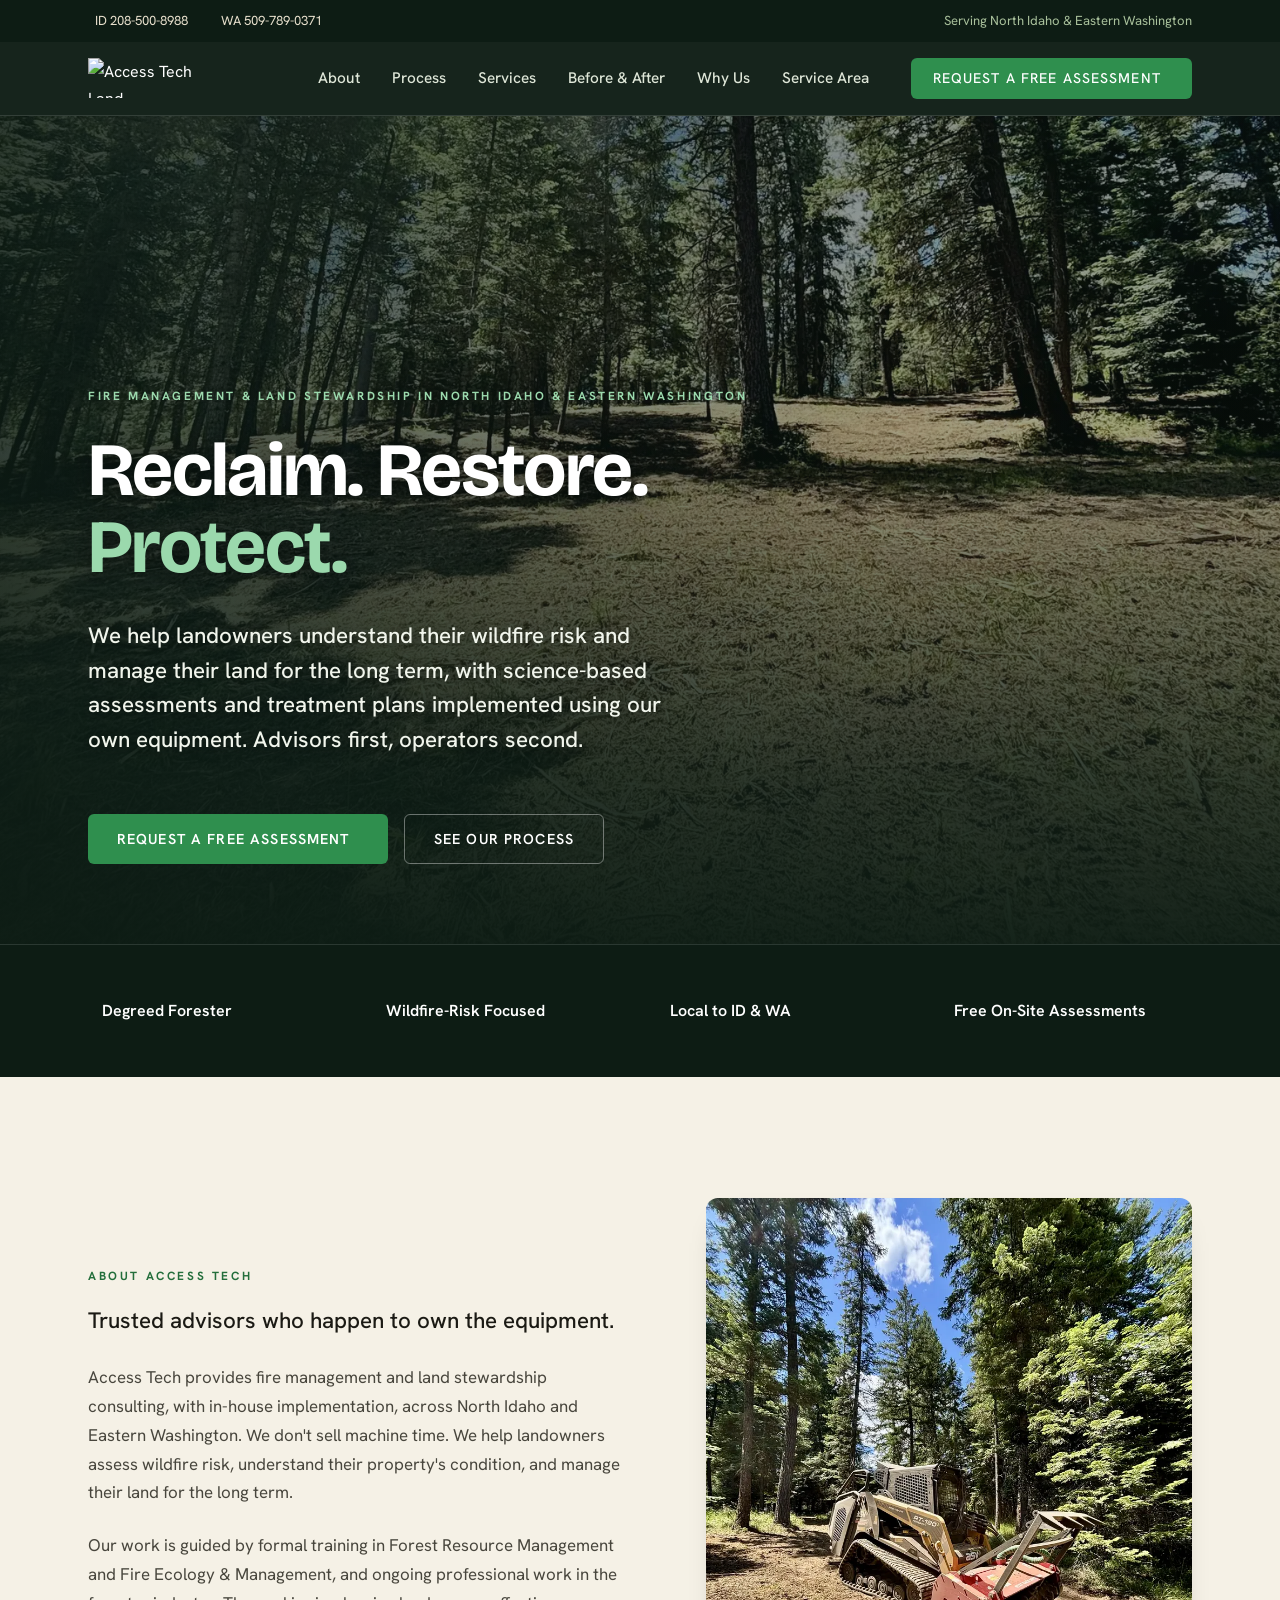
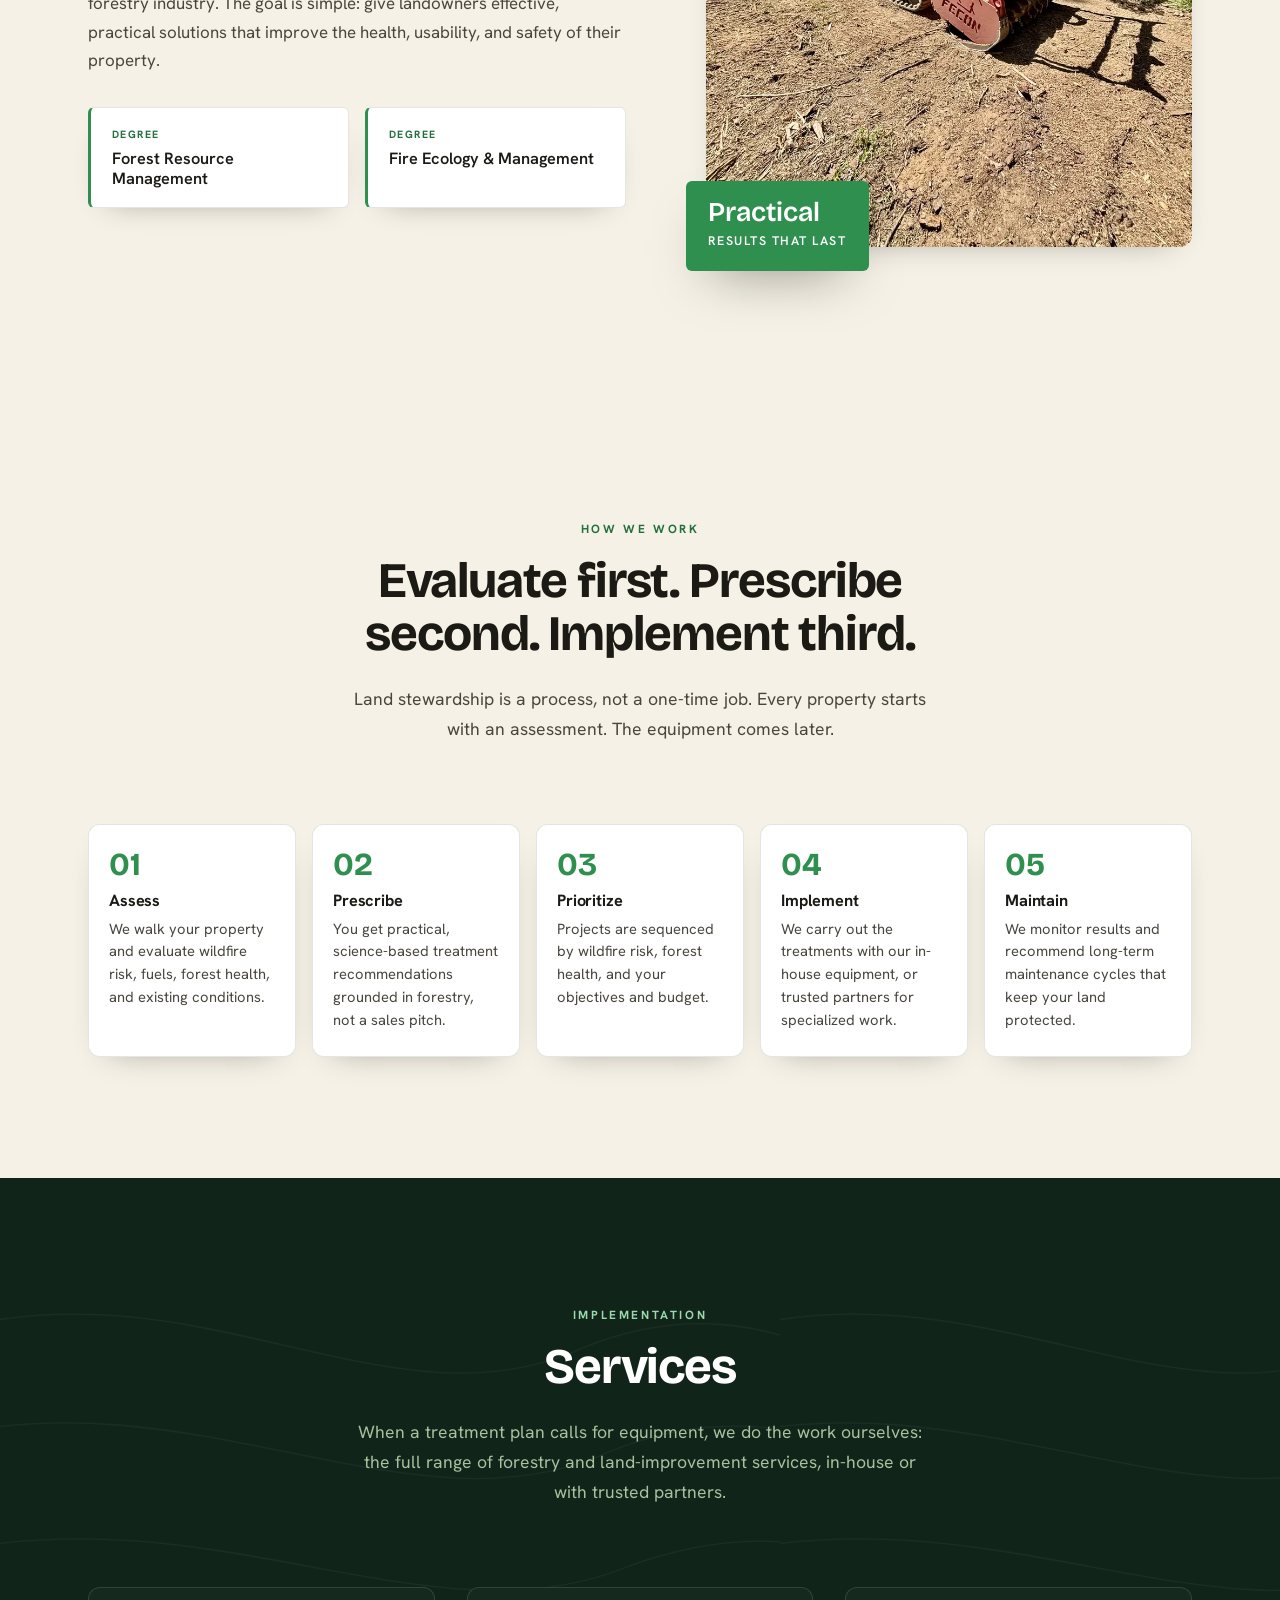
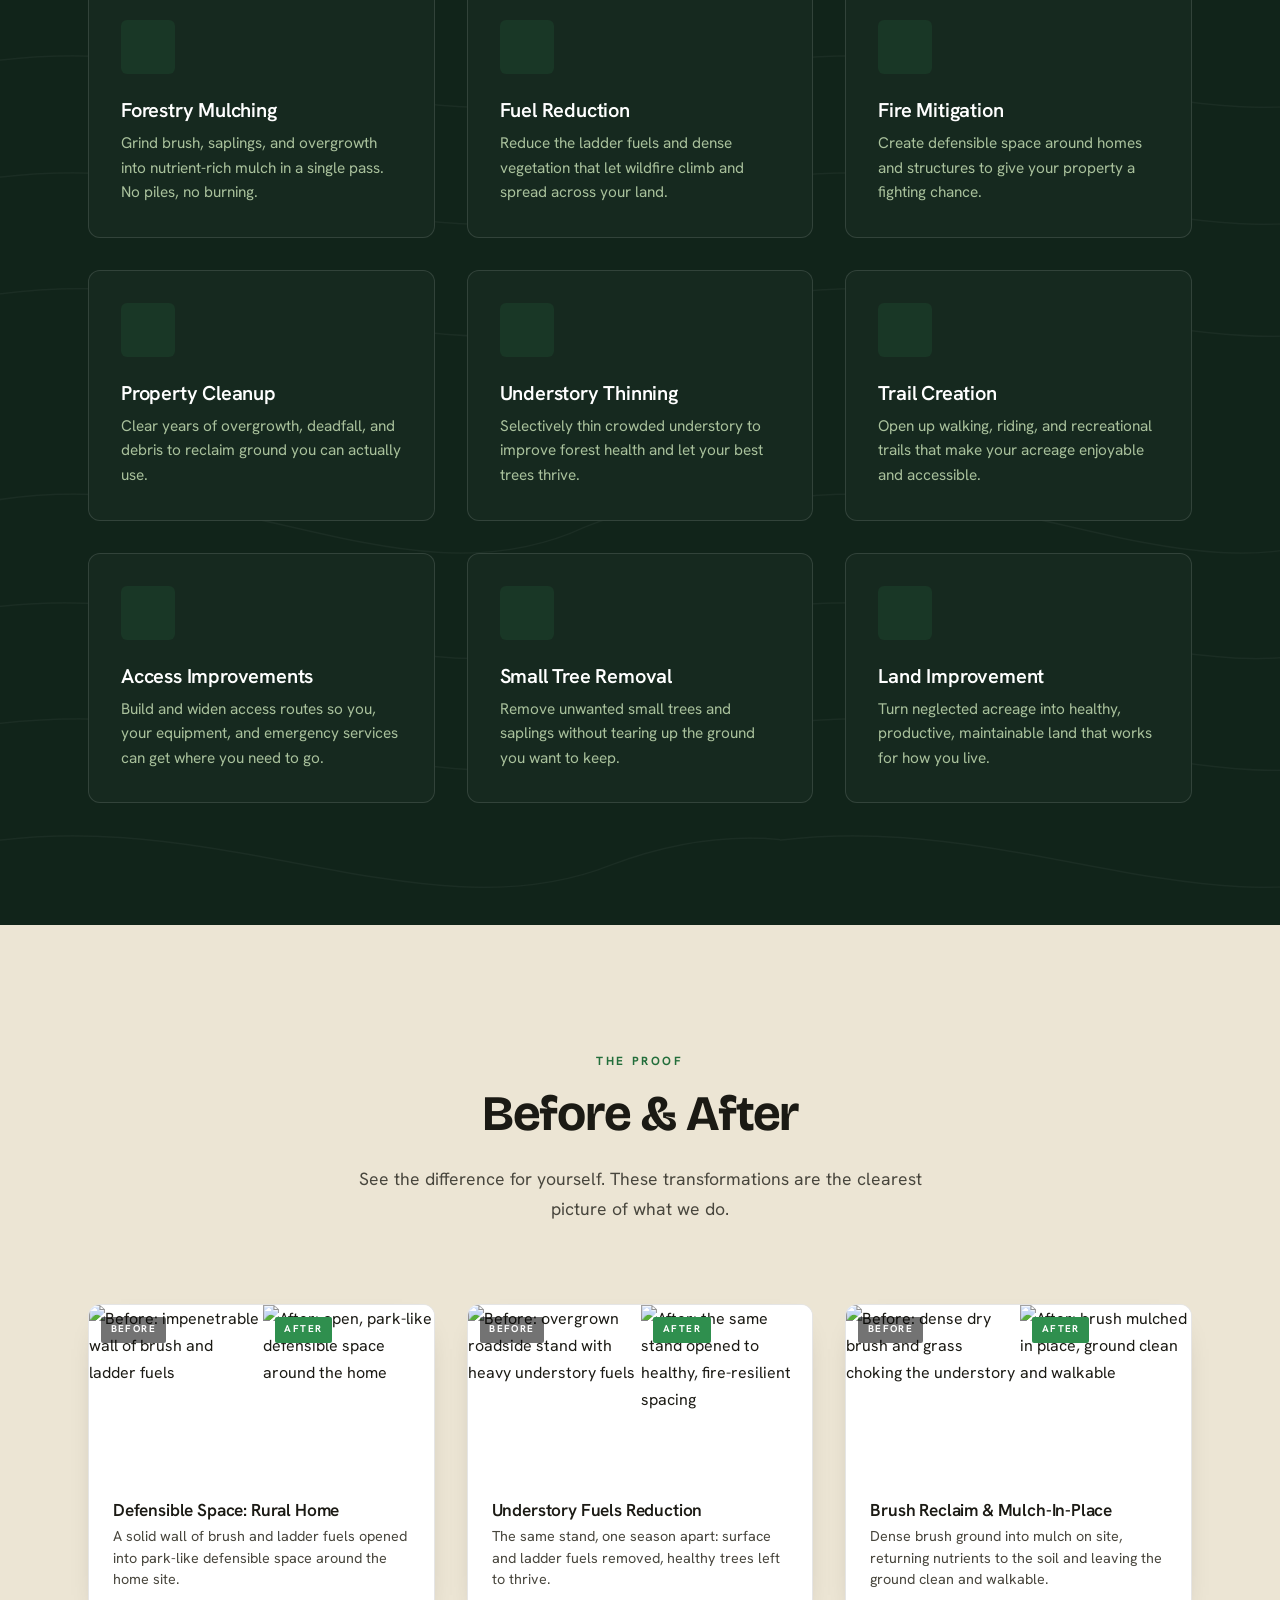
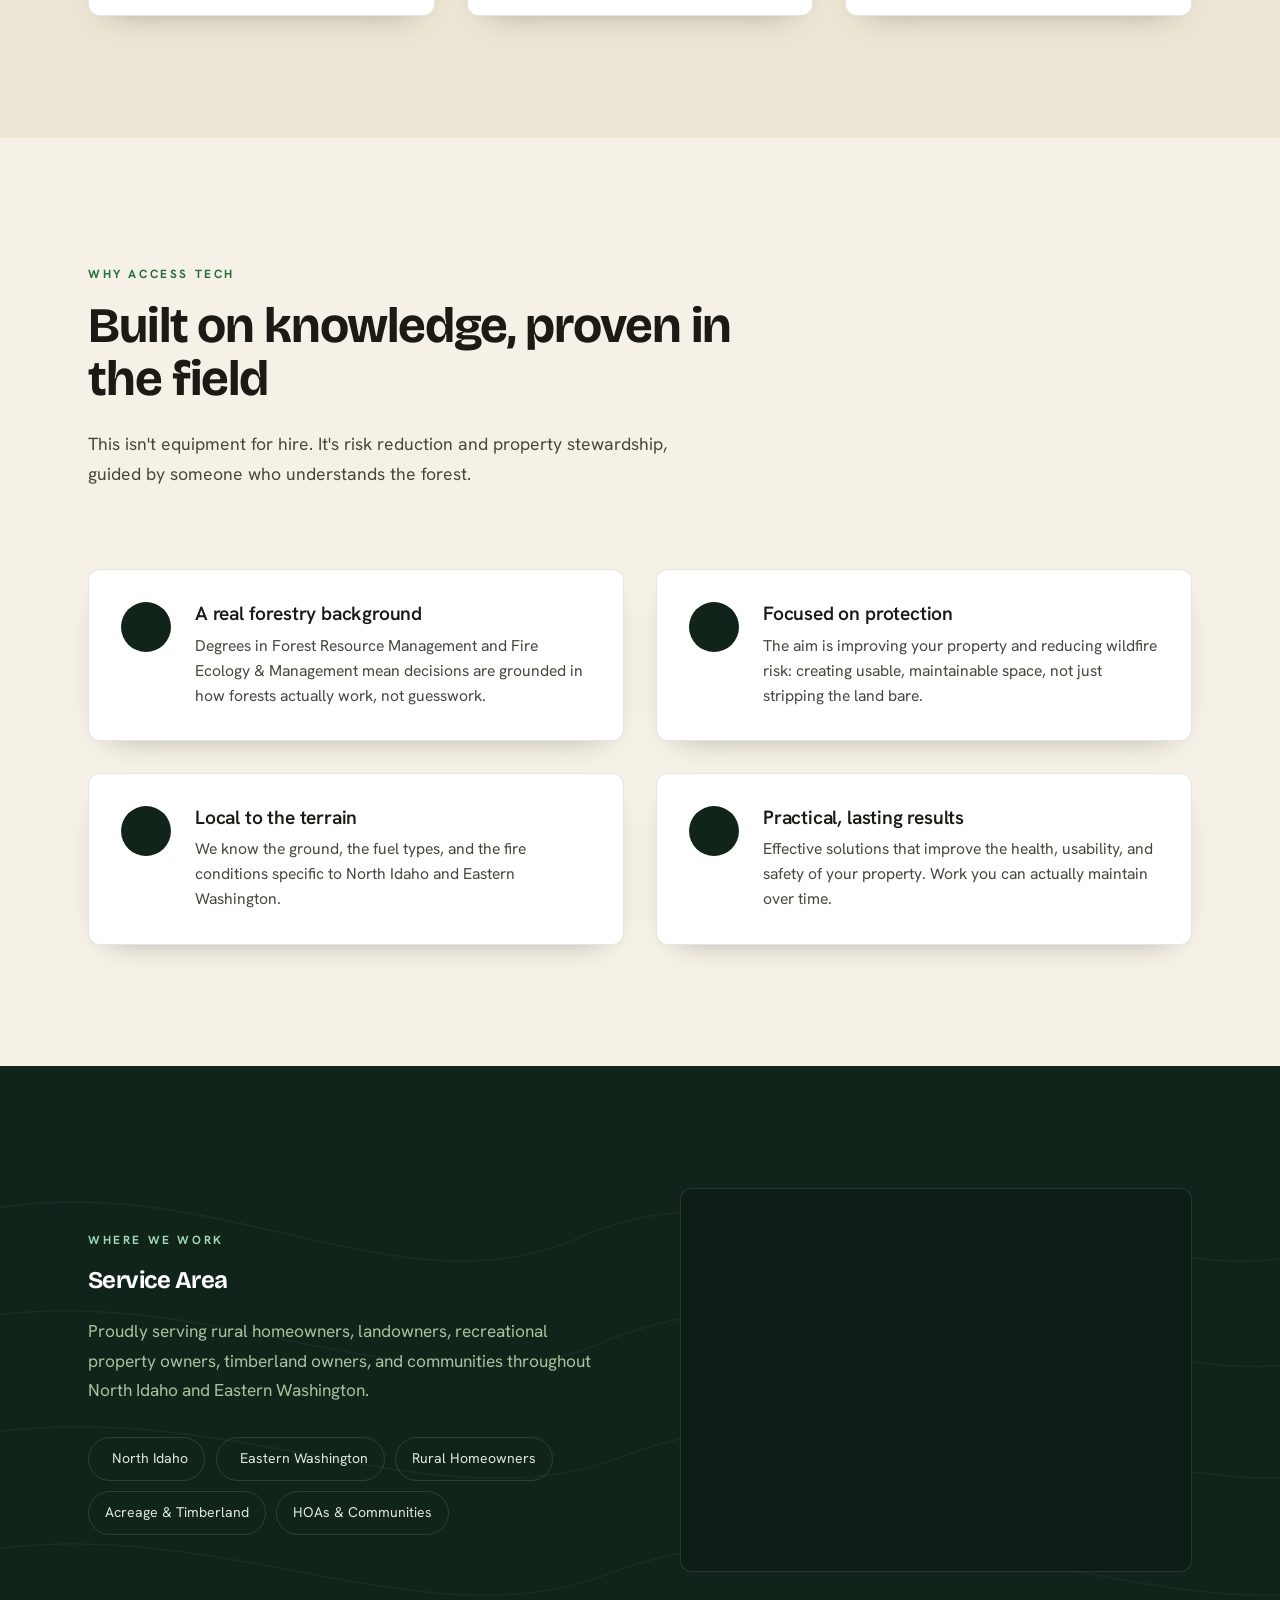
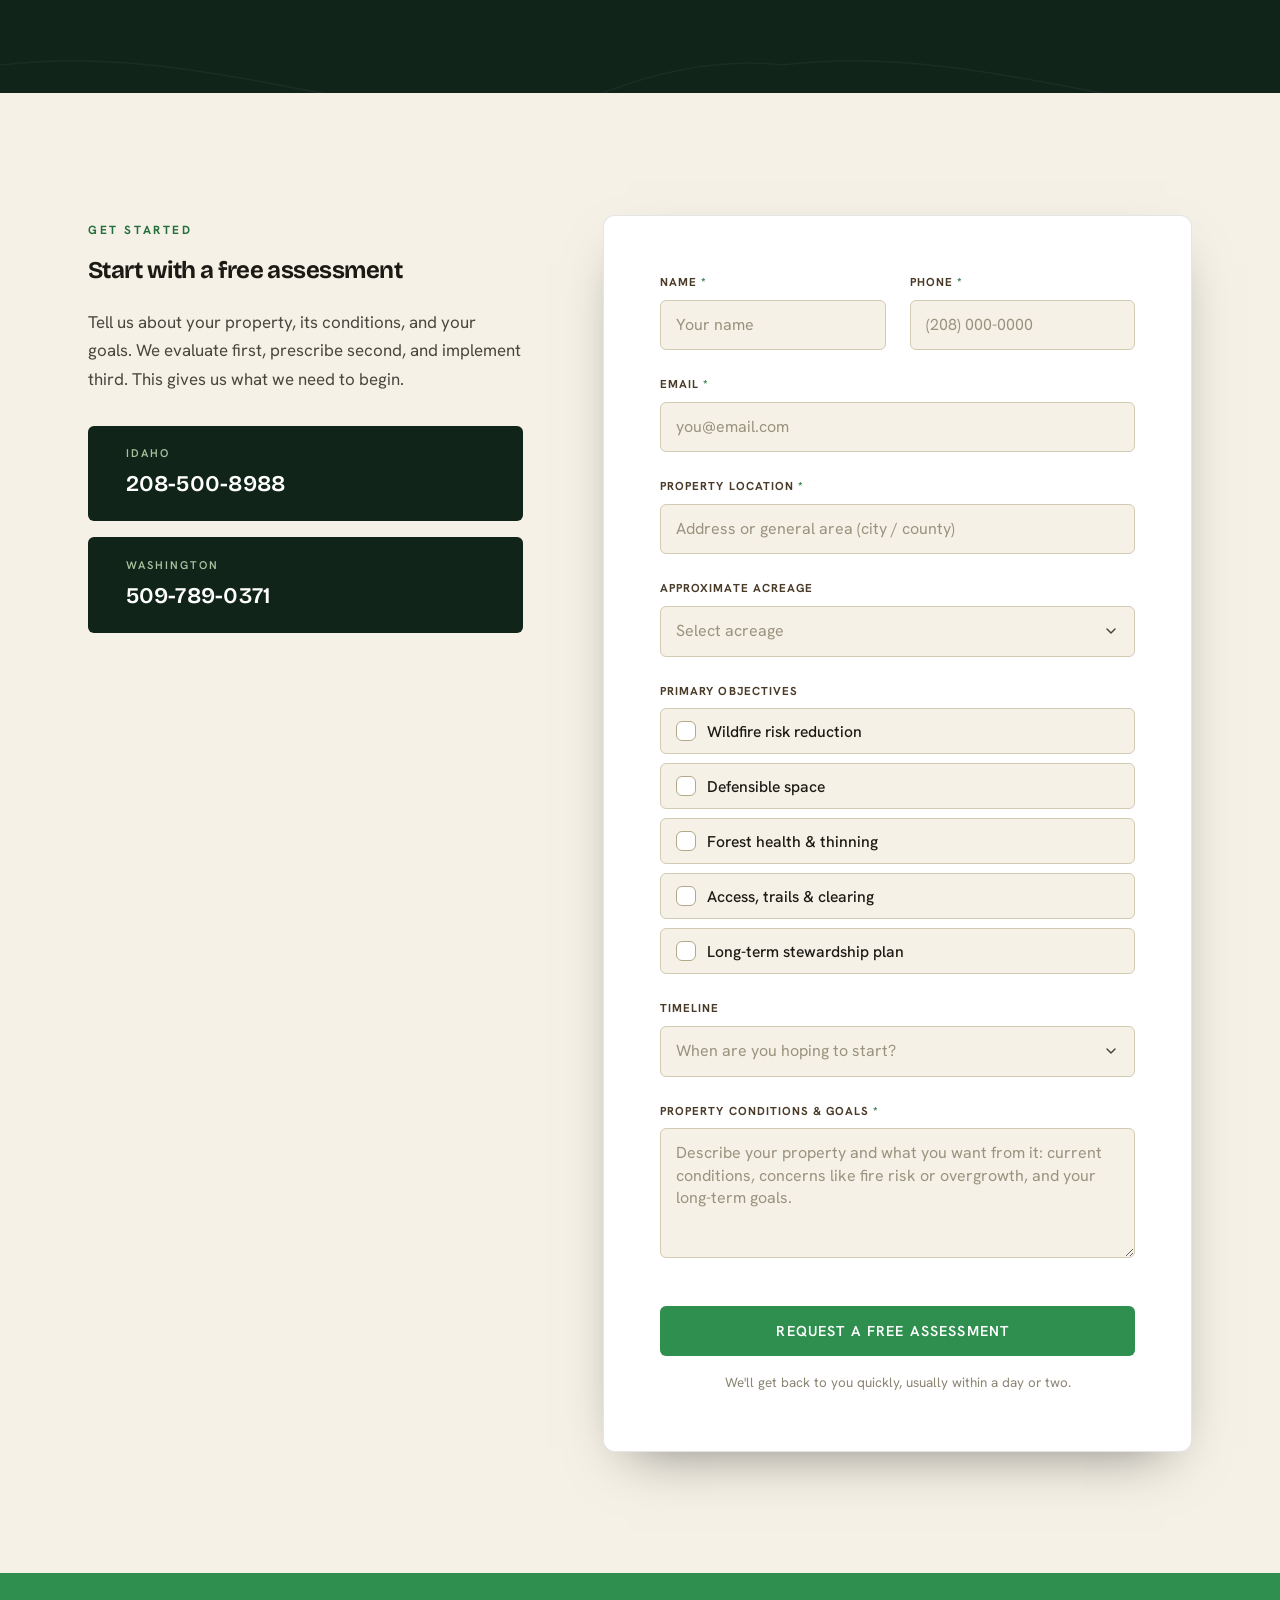
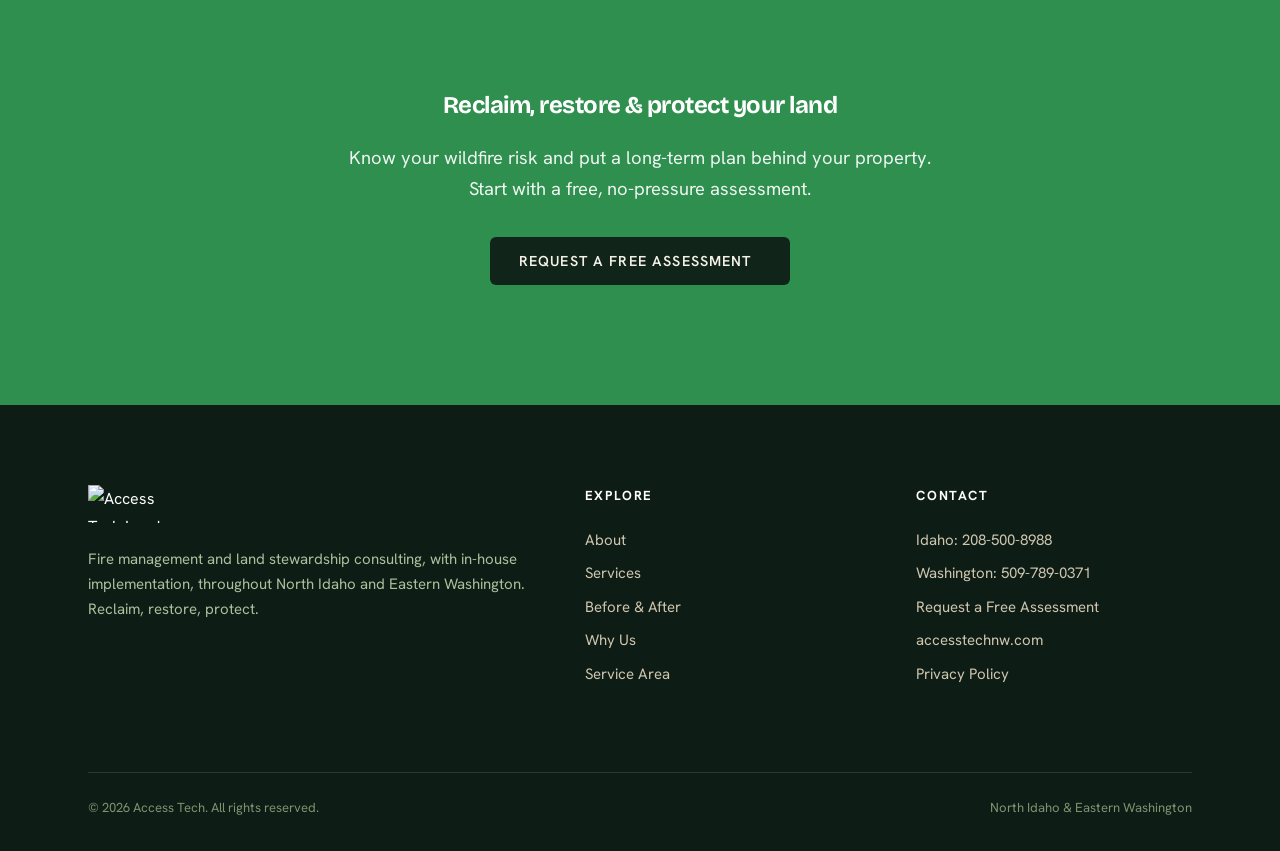
==== commit e5e516e1: "Unify form controls into one cohesive native component set The jank was two visual languages collidi" ====
--- a/index.html
+++ b/index.html
@@ -3,7 +3,7 @@
 <head>
 <meta charset="UTF-8">
 <meta name="viewport" content="width=device-width, initial-scale=1.0">
-<title>Access Tech — Fire Management & Land Stewardship | North Idaho & Eastern WA</title>
+<title>Access Tech | Fire Management & Land Stewardship in North Idaho & Eastern WA</title>
 
 <!-- Favicon -->
 <link rel="icon" type="image/png" href="/images/logo-icon.png">
@@ -15,7 +15,7 @@
 <meta name="robots" content="noindex,nofollow">
 
 <!-- Open Graph -->
-<meta property="og:title" content="Access Tech — Fire Management & Land Stewardship | North Idaho & Eastern WA">
+<meta property="og:title" content="Access Tech | Fire Management & Land Stewardship in North Idaho & Eastern WA">
 <meta property="og:description" content="Fire management and land stewardship consulting with in-house implementation, across North Idaho and Eastern Washington. Science-based wildfire risk assessments, treatment plans, and the equipment to carry them out. Free on-site assessments.">
 <meta property="og:type" content="website">
 <meta property="og:url" content="https://accesstechnw.com/">
@@ -25,7 +25,7 @@
 
 <!-- Twitter -->
 <meta name="twitter:card" content="summary_large_image">
-<meta name="twitter:title" content="Access Tech — Fire Management & Land Stewardship | North Idaho & Eastern WA">
+<meta name="twitter:title" content="Access Tech | Fire Management & Land Stewardship in North Idaho & Eastern WA">
 <meta name="twitter:description" content="Fire management and land stewardship consulting with in-house implementation, across North Idaho and Eastern Washington. Science-based wildfire risk assessments, treatment plans, and the equipment to carry them out. Free on-site assessments.">
 <meta name="twitter:image" content="https://accesstechnw.com/images/og-image.jpg">
 
@@ -35,7 +35,7 @@
   "@context":"https://schema.org",
   "@type":"LocalBusiness",
   "name":"Access Tech",
-  "description":"Fire management and land stewardship consulting with in-house implementation across North Idaho and Eastern Washington — wildfire risk assessments, science-based treatment plans, forestry mulching and fuel reduction.",
+  "description":"Fire management and land stewardship consulting with in-house implementation across North Idaho and Eastern Washington: wildfire risk assessments, science-based treatment plans, forestry mulching and fuel reduction.",
   "url":"https://accesstechnw.com",
   "logo":"https://accesstechnw.com/images/logo-color.png",
   "image":"https://accesstechnw.com/images/og-image.jpg",
@@ -262,7 +262,7 @@
   .ba-pair .ph{aspect-ratio:1/1;justify-content:flex-end}
   .ba-single img{display:block;width:100%;height:auto;aspect-ratio:16/10;object-fit:cover}
   .ba-shot{position:relative}
-  .ba-shot img{display:block;width:100%;height:100%;aspect-ratio:1/1;object-fit:cover}
+  .ba-shot img{display:block;width:100%;height:auto;aspect-ratio:1/1;object-fit:cover}
   .ba-pair .ph.before{background:linear-gradient(180deg,rgba(0,0,0,.12),rgba(13,28,20,.6)),#1c3322}
   .ba-pair .ph.after{background:linear-gradient(180deg,rgba(0,0,0,.12),rgba(13,28,20,.55)),#1c3322}
   .ba-flag{position:absolute;top:12px;left:12px;z-index:2;font-family:var(--font-sans);font-size:.62rem;letter-spacing:.14em;text-transform:uppercase;padding:.28rem .6rem;border-radius:2px;font-weight:700}
@@ -308,16 +308,23 @@
   form.est{background:#fff;border:1px solid var(--line);border-radius:var(--radius-lg);padding:var(--s5);box-shadow:var(--shadow)}
   .fld{margin-bottom:var(--s3)}
   .frow{display:grid;grid-template-columns:1fr 1fr;gap:var(--s3)}
+  input,select,textarea,button{font:inherit}
   label{display:block;font-family:var(--font-sans);text-transform:uppercase;letter-spacing:.09em;font-size:.72rem;font-weight:700;color:var(--bark);margin-bottom:.5rem}
   label .req{color:var(--ember-dark)}
   label .opt{color:#8a8473;font-weight:500;text-transform:none;letter-spacing:0}
-  input,textarea,select{
-    width:100%;font-family:var(--font-sans);font-size:.98rem;color:var(--ink);
-    padding:.85rem .95rem;border:1px solid #cfc6b0;border-radius:var(--radius);background:var(--bone);
+  .est input[type=text],.est input[type=tel],.est input[type=email],.est select,.est textarea{
+    width:100%;font-family:var(--font-sans);font-size:1rem;line-height:1.4;color:var(--ink);
+    padding:.82rem .95rem;border:1px solid #d3cab4;border-radius:var(--radius);background:var(--bone);
+    -webkit-appearance:none;appearance:none;
     transition:border-color .15s ease,box-shadow .15s ease,background .15s ease;
   }
-  input:focus,textarea:focus,select:focus{outline:none;border-color:var(--ember-dark);box-shadow:0 0 0 3px rgba(47,143,78,.14);background:#fff}
-  textarea{resize:vertical;min-height:120px}
+  .est input::placeholder,.est textarea::placeholder{color:#9a927e}
+  .est input:hover,.est select:hover,.est textarea:hover{border-color:#c3b99f}
+  .est input:focus,.est textarea:focus,.est select:focus{outline:none;border-color:var(--ember-dark);box-shadow:0 0 0 3px rgba(47,143,78,.16);background:#fff}
+  .est textarea{resize:vertical;min-height:130px}
+  .est select{cursor:pointer;padding-right:2.6rem;background-repeat:no-repeat;background-position:right .95rem center;
+    background-image:url("data:image/svg+xml;utf8,<svg xmlns='http://www.w3.org/2000/svg' width='16' height='16' viewBox='0 0 24 24' fill='none' stroke='%2348463d' stroke-width='2.2' stroke-linecap='round' stroke-linejoin='round'><path d='m6 9 6 6 6-6'/></svg>")}
+  .est select:has(option[value=""]:checked){color:#9a927e}
   .file-drop{border:1.5px dashed #cfc6b0;border-radius:var(--radius);padding:1.4rem;text-align:center;background:var(--bone);color:var(--ink-soft);font-size:.92rem;display:flex;flex-direction:column;align-items:center;gap:.55rem;cursor:pointer;transition:border-color .15s ease}
   .file-drop:hover{border-color:var(--ember-dark)}
   .file-drop svg{width:26px;height:26px;color:var(--moss-500)}
@@ -513,8 +520,6 @@
   a:focus-visible,button:focus-visible,input:focus-visible,textarea:focus-visible,select:focus-visible,.btn:focus-visible{outline:2px solid var(--ember-dark);outline-offset:2px}
   .skip-link{position:absolute;left:-999px;top:0;z-index:300;background:var(--ember-dark);color:#fff;padding:.65rem 1rem;border-radius:0 0 6px 0;font-family:var(--font-sans);font-weight:600}
   .skip-link:focus{left:0}
-  /* defer rendering of below-the-fold sections (perf) */
-  #about,#services,#gallery,#why,#area,#estimate,.final,footer{content-visibility:auto;contain-intrinsic-size:auto 700px}
   /* ---------- process ---------- */
   .proc-grid{display:grid;grid-template-columns:repeat(5,1fr);gap:var(--s2);margin-top:var(--s4)}
   .proc{background:#fff;border:1px solid var(--line);border-radius:var(--radius-lg);padding:1.5rem 1.25rem;box-shadow:var(--shadow-sm)}
@@ -523,10 +528,19 @@
   .proc p{font-size:.92rem;color:var(--ink-soft);line-height:1.55}
   @media(max-width:1080px){.proc-grid{grid-template-columns:repeat(2,1fr)}}
   @media(max-width:560px){.proc-grid{grid-template-columns:1fr}}
-  .checks{display:flex;flex-wrap:wrap;gap:.5rem}
-  .chk{display:inline-flex;align-items:center;gap:.5rem;background:var(--bone);border:1px solid #cfc6b0;border-radius:999px;padding:.5rem .95rem;font-size:.9rem;color:var(--ink);cursor:pointer;font-weight:500}
-  .chk input{accent-color:var(--ember-dark);width:15px;height:15px;margin:0}
-  .chk:has(input:checked){border-color:var(--ember-dark);background:rgba(47,143,78,.08)}
+  .checks{display:flex;flex-direction:column;gap:.55rem}
+  .chk{display:flex;align-items:center;gap:.7rem;width:100%;margin-bottom:0;cursor:pointer;
+    background:var(--bone);border:1px solid #d3cab4;border-radius:var(--radius);padding:.72rem .9rem;
+    font-family:var(--font-sans);font-size:.98rem;font-weight:500;line-height:1.35;color:var(--ink);text-transform:none;letter-spacing:0;
+    transition:border-color .15s ease,background .15s ease,box-shadow .15s ease}
+  .chk:hover{border-color:#c3b99f}
+  .chk:has(input:checked){border-color:var(--ember-dark);background:#eef5ef}
+  .chk:has(input:focus-visible){border-color:var(--ember-dark);box-shadow:0 0 0 3px rgba(47,143,78,.16)}
+  .chk input{appearance:none;-webkit-appearance:none;flex:none;width:20px;height:20px;margin:0;
+    border:1.5px solid #b3a889;border-radius:6px;background:#fff;display:grid;place-items:center;
+    transition:background .15s ease,border-color .15s ease}
+  .chk input:checked{background:var(--ember-dark);border-color:var(--ember-dark)}
+  .chk input:checked::after{content:"";width:9px;height:5px;border-left:2.5px solid #fff;border-bottom:2.5px solid #fff;transform:rotate(-45deg) translateY(-1px)}
 </style>
 </head>
 <body>
@@ -551,7 +565,7 @@
 <!-- ============ NAV ============ -->
 <header class="nav">
   <div class="wrap">
-    <a class="brand" href="#top"><img class="brand-logo" src="/images/logo-white.png" alt="Access Tech — Land Management" width="170" height="65"></a>
+    <a class="brand" href="#top"><img class="brand-logo" src="/images/logo-white.png" alt="Access Tech Land Management" width="170" height="65"></a>
     <nav class="menu" id="menu">
       <a href="#about">About</a>
       <a href="#process">Process</a>
@@ -571,16 +585,16 @@
     <div class="ph">
       <i data-lucide="image"></i>
       <div class="ph-tag">Hero Video / Photo</div>
-      <div class="ph-sub">Drop in a short looping clip — a mulcher working a lot, or slow drone footage over cleared land.</div>
+      <div class="ph-sub">Drop in a short looping clip: a mulcher working a lot, or slow drone footage over cleared land.</div>
     </div>
     <!-- Hero background. The photo poster fills the space now; to go animated later, add a <source src="/hero.mp4" type="video/mp4"> inside this <video>. -->
     <video class="hero-video" autoplay muted loop playsinline poster="/images/hero-stewardship.webp"></video>
   </div>
   <div class="wrap">
     <div class="hero-inner">
-      <span class="eyebrow light">Fire Management &amp; Land Stewardship — North Idaho &amp; Eastern Washington</span>
+      <span class="eyebrow light">Fire Management &amp; Land Stewardship in North Idaho &amp; Eastern Washington</span>
       <h1>Reclaim. Restore. <span class="accent">Protect.</span></h1>
-      <p class="lead sub">We help landowners understand their wildfire risk and manage their land for the long term — science-based assessments and treatment plans, implemented with our own equipment. Advisors first, operators second.</p>
+      <p class="lead sub">We help landowners understand their wildfire risk and manage their land for the long term, with science-based assessments and treatment plans implemented using our own equipment. Advisors first, operators second.</p>
       <div class="hero-actions">
         <a class="btn btn-primary" href="#estimate">
           Request a Free Assessment
@@ -609,7 +623,7 @@
       <div class="about-copy reveal">
         <span class="eyebrow">About Access Tech</span>
         <p class="lead">Trusted advisors who happen to own the equipment.</p>
-        <p class="body">Access Tech provides fire management and land stewardship consulting — with in-house implementation — across North Idaho and Eastern Washington. We don't sell machine time. We help landowners assess wildfire risk, understand their property's condition, and manage their land for the long term.</p>
+        <p class="body">Access Tech provides fire management and land stewardship consulting, with in-house implementation, across North Idaho and Eastern Washington. We don't sell machine time. We help landowners assess wildfire risk, understand their property's condition, and manage their land for the long term.</p>
         <p class="body">Our work is guided by formal training in Forest Resource Management and Fire Ecology &amp; Management, and ongoing professional work in the forestry industry. The goal is simple: give landowners effective, practical solutions that improve the health, usability, and safety of their property.</p>
         <div class="creds">
           <div class="cred"><div class="k">Degree</div><div class="v">Forest Resource Management</div></div>
@@ -634,13 +648,13 @@
     <div class="sec-head center reveal">
       <span class="eyebrow">How We Work</span>
       <h2>Evaluate first. Prescribe second. Implement third.</h2>
-      <p>Land stewardship is a process, not a one-time job. Every property starts with an assessment — the equipment comes later.</p>
+      <p>Land stewardship is a process, not a one-time job. Every property starts with an assessment. The equipment comes later.</p>
     </div>
     <div class="proc-grid">
       <div class="proc reveal"><div class="n">01</div><h3>Assess</h3><p>We walk your property and evaluate wildfire risk, fuels, forest health, and existing conditions.</p></div>
-      <div class="proc reveal"><div class="n">02</div><h3>Prescribe</h3><p>You get practical, science-based treatment recommendations — grounded in forestry, not a sales pitch.</p></div>
+      <div class="proc reveal"><div class="n">02</div><h3>Prescribe</h3><p>You get practical, science-based treatment recommendations grounded in forestry, not a sales pitch.</p></div>
       <div class="proc reveal"><div class="n">03</div><h3>Prioritize</h3><p>Projects are sequenced by wildfire risk, forest health, and your objectives and budget.</p></div>
-      <div class="proc reveal"><div class="n">04</div><h3>Implement</h3><p>We carry out the treatments with our in-house equipment — or trusted partners for specialized work.</p></div>
+      <div class="proc reveal"><div class="n">04</div><h3>Implement</h3><p>We carry out the treatments with our in-house equipment, or trusted partners for specialized work.</p></div>
       <div class="proc reveal"><div class="n">05</div><h3>Maintain</h3><p>We monitor results and recommend long-term maintenance cycles that keep your land protected.</p></div>
     </div>
   </div>
@@ -653,13 +667,13 @@
     <div class="sec-head center reveal">
       <span class="eyebrow light">Implementation</span>
       <h2>Services</h2>
-      <p>When a treatment plan calls for equipment, we do the work ourselves — the full range of forestry and land-improvement services, in-house or with trusted partners.</p>
+      <p>When a treatment plan calls for equipment, we do the work ourselves: the full range of forestry and land-improvement services, in-house or with trusted partners.</p>
     </div>
     <div class="svc-grid">
       <div class="svc reveal">
         <div class="svc-ic"><i data-lucide="trees"></i></div>
         <h3>Forestry Mulching</h3>
-        <p>Grind brush, saplings, and overgrowth into nutrient-rich mulch in a single pass — no piles, no burning.</p>
+        <p>Grind brush, saplings, and overgrowth into nutrient-rich mulch in a single pass. No piles, no burning.</p>
       </div>
       <div class="svc reveal">
         <div class="svc-ic"><i data-lucide="flame"></i></div>
@@ -716,18 +730,24 @@
     <div class="ba-grid">
       <div class="ba-card reveal">
         <div class="ba-pair">
-          <div class="ba-shot"><span class="ba-flag b">Before</span><img src="/images/ba1-before.webp" alt="Before: lot overgrown with dense dry brush and grass" width="574" height="823" loading="lazy"></div>
-          <div class="ba-shot"><span class="ba-flag a">After</span><img src="/images/ba1-after.webp" alt="After: brush mulched to clean ground, healthy trees left standing" width="583" height="823" loading="lazy"></div>
-        </div>
-        <div class="ba-cap"><h4>Brush Reclaim — North Idaho</h4><p>Dense, dry brush mulched down to clean, walkable ground — healthy trees left standing.</p></div>
+          <div class="ba-shot"><span class="ba-flag b">Before</span><img src="/images/p1-before.webp" alt="Before: impenetrable wall of brush and ladder fuels" width="900" height="900" loading="lazy"></div>
+          <div class="ba-shot"><span class="ba-flag a">After</span><img src="/images/p1-after.webp" alt="After: open, park-like defensible space around the home" width="900" height="900" loading="lazy"></div>
+        </div>
+        <div class="ba-cap"><h4>Defensible Space: Rural Home</h4><p>A solid wall of brush and ladder fuels opened into park-like defensible space around the home site.</p></div>
       </div>
       <div class="ba-card reveal">
-        <div class="ba-single"><img src="/images/ba2-defensible.webp" alt="Defensible space around a rural home — understory cleared, healthy trees retained" width="1200" height="750" loading="lazy"></div>
-        <div class="ba-cap"><h4>Defensible Space — Rural Home</h4><p>Ladder fuels and dense understory cleared around the home site — fire-resilient, park-like, and easy to maintain.</p></div>
+        <div class="ba-pair">
+          <div class="ba-shot"><span class="ba-flag b">Before</span><img src="/images/p2-before.webp" alt="Before: overgrown roadside stand with heavy understory fuels" width="900" height="900" loading="lazy"></div>
+          <div class="ba-shot"><span class="ba-flag a">After</span><img src="/images/p2-after.webp" alt="After: the same stand opened to healthy, fire-resilient spacing" width="900" height="900" loading="lazy"></div>
+        </div>
+        <div class="ba-cap"><h4>Understory Fuels Reduction</h4><p>The same stand, one season apart: surface and ladder fuels removed, healthy trees left to thrive.</p></div>
       </div>
       <div class="ba-card reveal">
-        <div class="ba-single"><img src="/images/ba3-thinning.webp" alt="Thinned forest stand with mulched ground fuels and open walkable understory" width="1200" height="750" loading="lazy"></div>
-        <div class="ba-cap"><h4>Thinning &amp; Fuels Reduction</h4><p>An overstocked stand brought back to healthy spacing — ground fuels mulched in place, access restored.</p></div>
+        <div class="ba-pair">
+          <div class="ba-shot"><span class="ba-flag b">Before</span><img src="/images/p3-before.webp" alt="Before: dense dry brush and grass choking the understory" width="900" height="900" loading="lazy"></div>
+          <div class="ba-shot"><span class="ba-flag a">After</span><img src="/images/p3-after.webp" alt="After: brush mulched in place, ground clean and walkable" width="900" height="900" loading="lazy"></div>
+        </div>
+        <div class="ba-cap"><h4>Brush Reclaim &amp; Mulch-In-Place</h4><p>Dense brush ground into mulch on site, returning nutrients to the soil and leaving the ground clean and walkable.</p></div>
       </div>
     </div>
   </div>
@@ -744,11 +764,11 @@
     <div class="why-grid">
       <div class="why reveal">
         <div class="why-ic"><i data-lucide="graduation-cap"></i></div>
-        <div><h3>A real forestry background</h3><p>Degrees in Forest Resource Management and Fire Ecology &amp; Management mean decisions are grounded in how forests actually work — not guesswork.</p></div>
+        <div><h3>A real forestry background</h3><p>Degrees in Forest Resource Management and Fire Ecology &amp; Management mean decisions are grounded in how forests actually work, not guesswork.</p></div>
       </div>
       <div class="why reveal">
         <div class="why-ic"><i data-lucide="shield"></i></div>
-        <div><h3>Focused on protection</h3><p>The aim is improving your property and reducing wildfire risk — creating usable, maintainable space, not just stripping the land bare.</p></div>
+        <div><h3>Focused on protection</h3><p>The aim is improving your property and reducing wildfire risk: creating usable, maintainable space, not just stripping the land bare.</p></div>
       </div>
       <div class="why reveal">
         <div class="why-ic"><i data-lucide="map-pin"></i></div>
@@ -756,7 +776,7 @@
       </div>
       <div class="why reveal">
         <div class="why-ic"><i data-lucide="settings"></i></div>
-        <div><h3>Practical, lasting results</h3><p>Effective solutions that improve the health, usability, and safety of your property — work you can actually maintain over time.</p></div>
+        <div><h3>Practical, lasting results</h3><p>Effective solutions that improve the health, usability, and safety of your property. Work you can actually maintain over time.</p></div>
       </div>
     </div>
   </div>
@@ -780,7 +800,7 @@
         </div>
       </div>
       <div class="area-map reveal">
-        <iframe class="area-embed" src="https://maps.google.com/maps?q=Coeur+d%27Alene,+ID&z=7&output=embed" title="Access Tech service area — North Idaho and Eastern Washington" loading="lazy" referrerpolicy="no-referrer-when-downgrade"></iframe>
+        <iframe class="area-embed" src="https://maps.google.com/maps?q=Coeur+d%27Alene,+ID&z=7&output=embed" title="Access Tech service area: North Idaho and Eastern Washington" loading="lazy" referrerpolicy="no-referrer-when-downgrade"></iframe>
       </div>
     </div>
   </div>
@@ -793,7 +813,7 @@
       <div class="est-side reveal">
         <span class="eyebrow">Get Started</span>
         <h2>Start with a free assessment</h2>
-        <p>Tell us about your property, its conditions, and your goals. We evaluate first, prescribe second, and implement third — this gives us what we need to begin.</p>
+        <p>Tell us about your property, its conditions, and your goals. We evaluate first, prescribe second, and implement third. This gives us what we need to begin.</p>
         <a class="phone-card" href="tel:2085008988">
           <i data-lucide="phone"></i>
           <div><div class="pk">Idaho</div><div class="pv">208-500-8988</div></div>
@@ -807,7 +827,7 @@
       <form class="est" id="estimate-form" action="https://api.web3forms.com/submit" method="POST">
         <!-- Web3Forms access key (routes submissions to adrian@hirobius.com) -->
         <input type="hidden" name="access_key" value="31719ab4-ebe8-484a-88bc-ed84acbc8b89">
-        <input type="hidden" name="subject" value="New property assessment request — Access Tech website">
+        <input type="hidden" name="subject" value="New property assessment request from the Access Tech website">
         <input type="hidden" name="from_name" value="Access Tech Website">
         <input type="checkbox" name="botcheck" tabindex="-1" autocomplete="off" style="display:none">
         <div class="frow">
@@ -845,12 +865,12 @@
             <option>Planning ahead</option>
           </select>
         </div>
-        <div class="fld"><label>Property Conditions &amp; Goals <span class="req">*</span></label><textarea name="message" placeholder="Describe your property and what you want from it — current conditions, concerns like fire risk or overgrowth, and your long-term goals." required></textarea></div>
+        <div class="fld"><label>Property Conditions &amp; Goals <span class="req">*</span></label><textarea name="message" placeholder="Describe your property and what you want from it: current conditions, concerns like fire risk or overgrowth, and your long-term goals." required></textarea></div>
         <button class="btn btn-primary" type="submit">
           Request a Free Assessment
           <i data-lucide="arrow-right"></i>
         </button>
-        <p class="form-foot" id="estimate-status">We'll get back to you quickly — usually within a day or two.</p>
+        <p class="form-foot" id="estimate-status">We'll get back to you quickly, usually within a day or two.</p>
       </form>
     </div>
   </div>
@@ -870,8 +890,8 @@
   <div class="wrap">
     <div class="foot-grid">
       <div>
-        <a class="brand" href="#top"><img class="brand-logo" src="/images/logo-white.png" alt="Access Tech — Land Management" width="170" height="65"></a>
-        <p>Fire management and land stewardship consulting — with in-house implementation — throughout North Idaho and Eastern Washington. Reclaim, restore, protect.</p>
+        <a class="brand" href="#top"><img class="brand-logo" src="/images/logo-white.png" alt="Access Tech Land Management" width="170" height="65"></a>
+        <p>Fire management and land stewardship consulting, with in-house implementation, throughout North Idaho and Eastern Washington. Reclaim, restore, protect.</p>
       </div>
       <div>
         <h5>Explore</h5>
@@ -883,8 +903,8 @@
       </div>
       <div>
         <h5>Contact</h5>
-        <a class="fl" href="tel:2085008988">Idaho — 208-500-8988</a>
-        <a class="fl" href="tel:5097890371">Washington — 509-789-0371</a>
+        <a class="fl" href="tel:2085008988">Idaho: 208-500-8988</a>
+        <a class="fl" href="tel:5097890371">Washington: 509-789-0371</a>
         <a class="fl" href="#estimate">Request a Free Assessment</a>
         <a class="fl" href="https://accesstechnw.com">accesstechnw.com</a>
         <a class="fl" href="/privacy.html">Privacy Policy</a>
@@ -948,7 +968,7 @@
       <div class="v2-hero-inner">
         <span class="v2-eyebrow light">North Idaho &amp; Eastern Washington</span>
         <h1>Forestry Mulching <span class="accent">&amp; Wildfire Fuel Reduction</span></h1>
-        <p class="lead">Reclaim, restore, and protect your land — guided by a degreed forester who understands how your forest actually works.</p>
+        <p class="lead">Reclaim, restore, and protect your land, guided by a degreed forester who understands how your forest actually works.</p>
         <div class="v2-actions">
           <a class="btn v2-btn" href="#v2-estimate">Request a Free Assessment</a>
           <a class="btn v2-btn-ghost" href="tel:2085008988">Call 208-500-8988</a>
@@ -1051,12 +1071,12 @@
         <div class="v2-why reveal">
           <div class="v2-why-ic"><i data-lucide="graduation-cap"></i></div>
           <h3>A real forestry background</h3>
-          <p>Degrees in Forest Resource Management and Fire Ecology &amp; Management — decisions grounded in how forests work.</p>
+          <p>Degrees in Forest Resource Management and Fire Ecology &amp; Management, with decisions grounded in how forests work.</p>
         </div>
         <div class="v2-why reveal">
           <div class="v2-why-ic"><i data-lucide="shield"></i></div>
           <h3>Focused on protection</h3>
-          <p>Reducing wildfire risk and creating usable, maintainable space — not just stripping the land bare.</p>
+          <p>Reducing wildfire risk and creating usable, maintainable space, not just stripping the land bare.</p>
         </div>
         <div class="v2-why reveal">
           <div class="v2-why-ic"><i data-lucide="map-pin"></i></div>
@@ -1074,7 +1094,7 @@
         <div class="v2-cta-side reveal">
           <span class="v2-eyebrow">Get Started</span>
           <h2>Request a free estimate</h2>
-          <p>Tell us about your property and project — we'll get back to you quickly, usually within a day or two.</p>
+          <p>Tell us about your property and project. We'll get back to you quickly, usually within a day or two.</p>
           <a class="v2-phone-card" href="tel:2085008988">
             <i data-lucide="phone"></i>
             <div><div class="pk">Idaho</div><div class="pv">208-500-8988</div></div>
@@ -1091,7 +1111,7 @@
           </div>
         </div>
 
-        <form class="est" onsubmit="event.preventDefault();alert('This is a design preview — the live form will be built in Carrd.');">
+        <form class="est" onsubmit="event.preventDefault();alert('This is a design preview. The live form will be built in Carrd.');">
           <div class="frow">
             <div class="fld"><label>Name <span class="req">*</span></label><input type="text" placeholder="Your name" required></div>
             <div class="fld"><label>Phone <span class="req">*</span></label><input type="tel" placeholder="(208) 000-0000" required></div>
@@ -1113,7 +1133,7 @@
             Request a Free Assessment
             <i data-lucide="arrow-right"></i>
           </button>
-          <p class="form-foot">We'll get back to you quickly — usually within a day or two.</p>
+          <p class="form-foot">We'll get back to you quickly, usually within a day or two.</p>
         </form>
       </div>
     </div>
@@ -1139,7 +1159,7 @@
         <a href="/privacy.html">Privacy</a>
       </nav>
     </div>
-    <div class="wrap"><div class="v2-foot-base">© 2026 Access Tech — Forestry mulching &amp; fuel reduction · North Idaho &amp; Eastern Washington</div></div>
+    <div class="wrap"><div class="v2-foot-base">© 2026 Access Tech · Forestry mulching &amp; fuel reduction · North Idaho &amp; Eastern Washington</div></div>
   </footer>
 
 </div><!-- /#layout-two -->
@@ -1180,11 +1200,11 @@
         const d=await r.json().catch(()=>({}));
         if(r.ok && d.success){
           ef.querySelectorAll('.frow,.fld,button').forEach(el=>el.style.display='none');
-          if(status){status.textContent="Thanks — your request was sent. We'll get back to you within a day or two.";status.style.fontSize='1.05rem';status.style.color='var(--ink)';}
+          if(status){status.textContent="Thanks! Your request was sent. We'll get back to you within a day or two.";status.style.fontSize='1.05rem';status.style.color='var(--ink)';}
         } else { throw new Error((d&&d.message)||'Submit failed'); }
       }catch(err){
         btn.disabled=false; btn.innerHTML=orig;
-        if(status){status.textContent='Sorry — something went wrong. Please call us or try again.';}
+        if(status){status.textContent='Sorry, something went wrong. Please call us or try again.';}
       }
     });
   }
